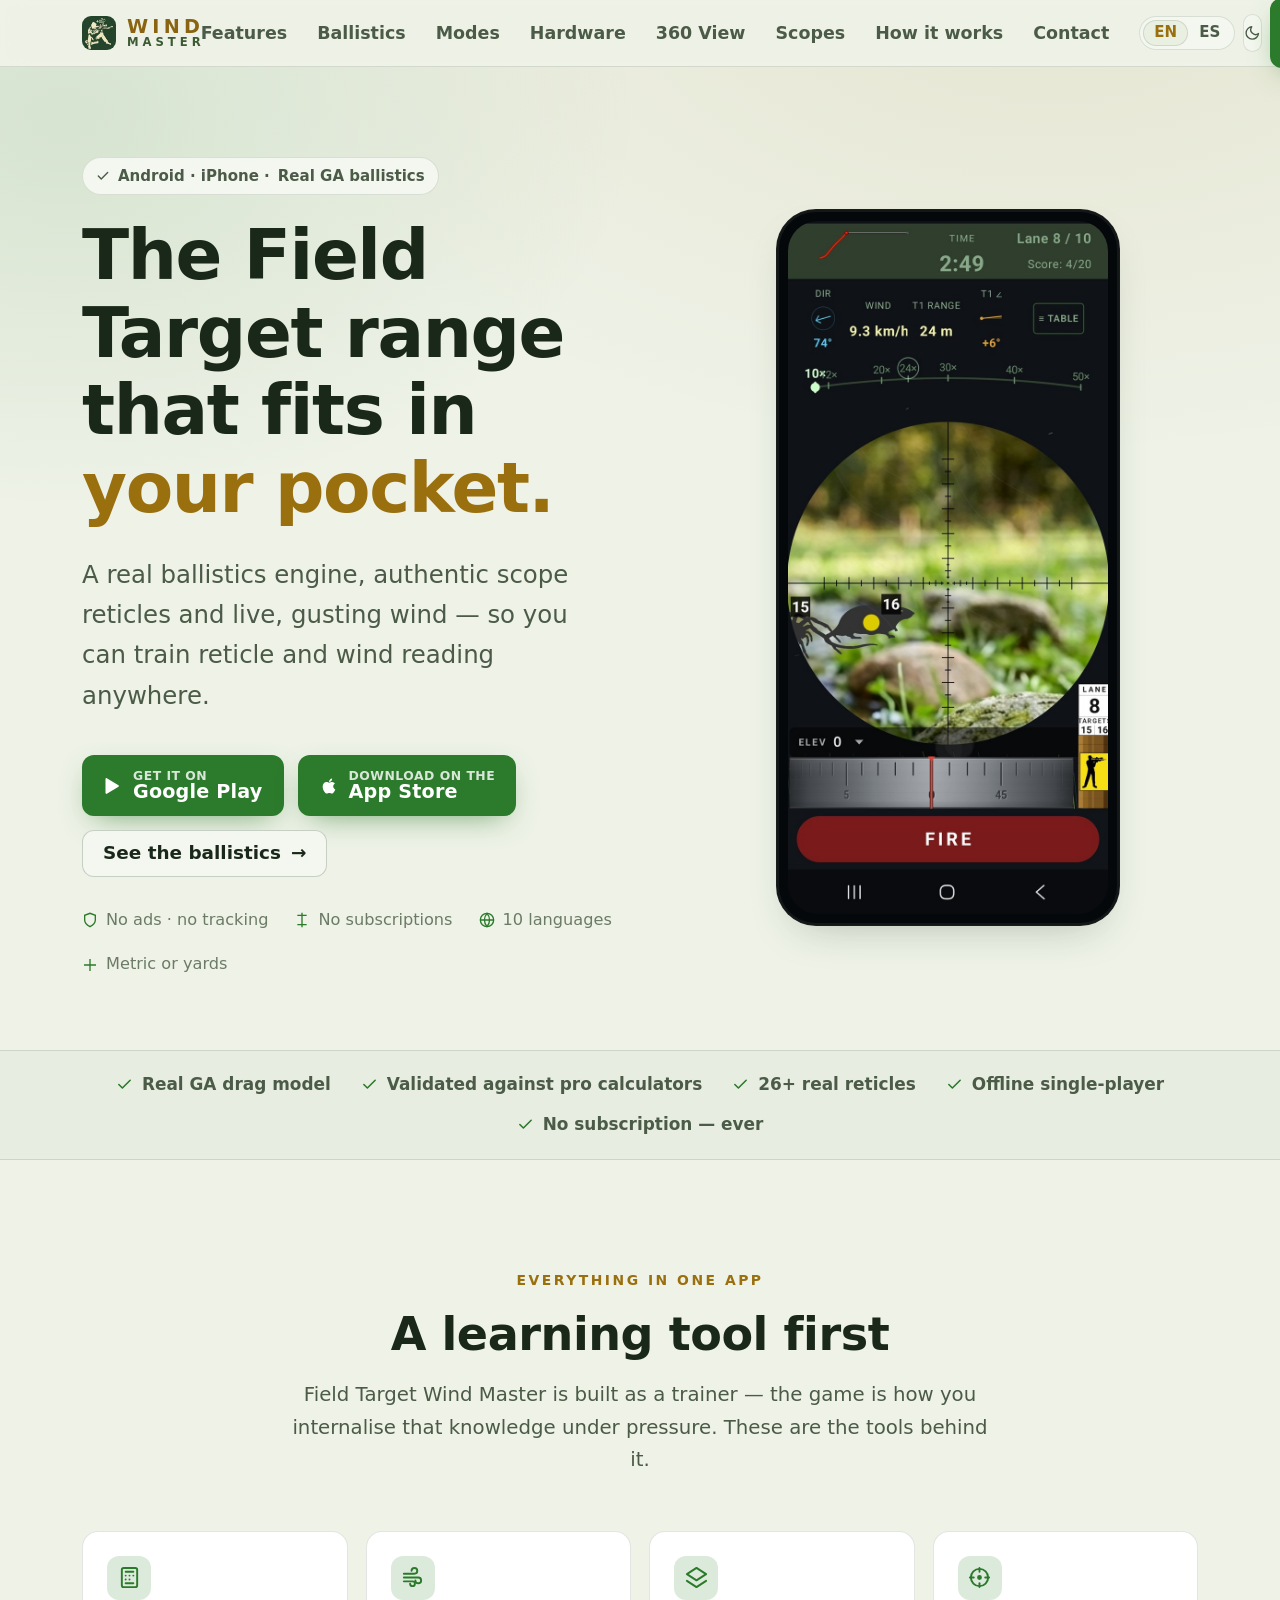
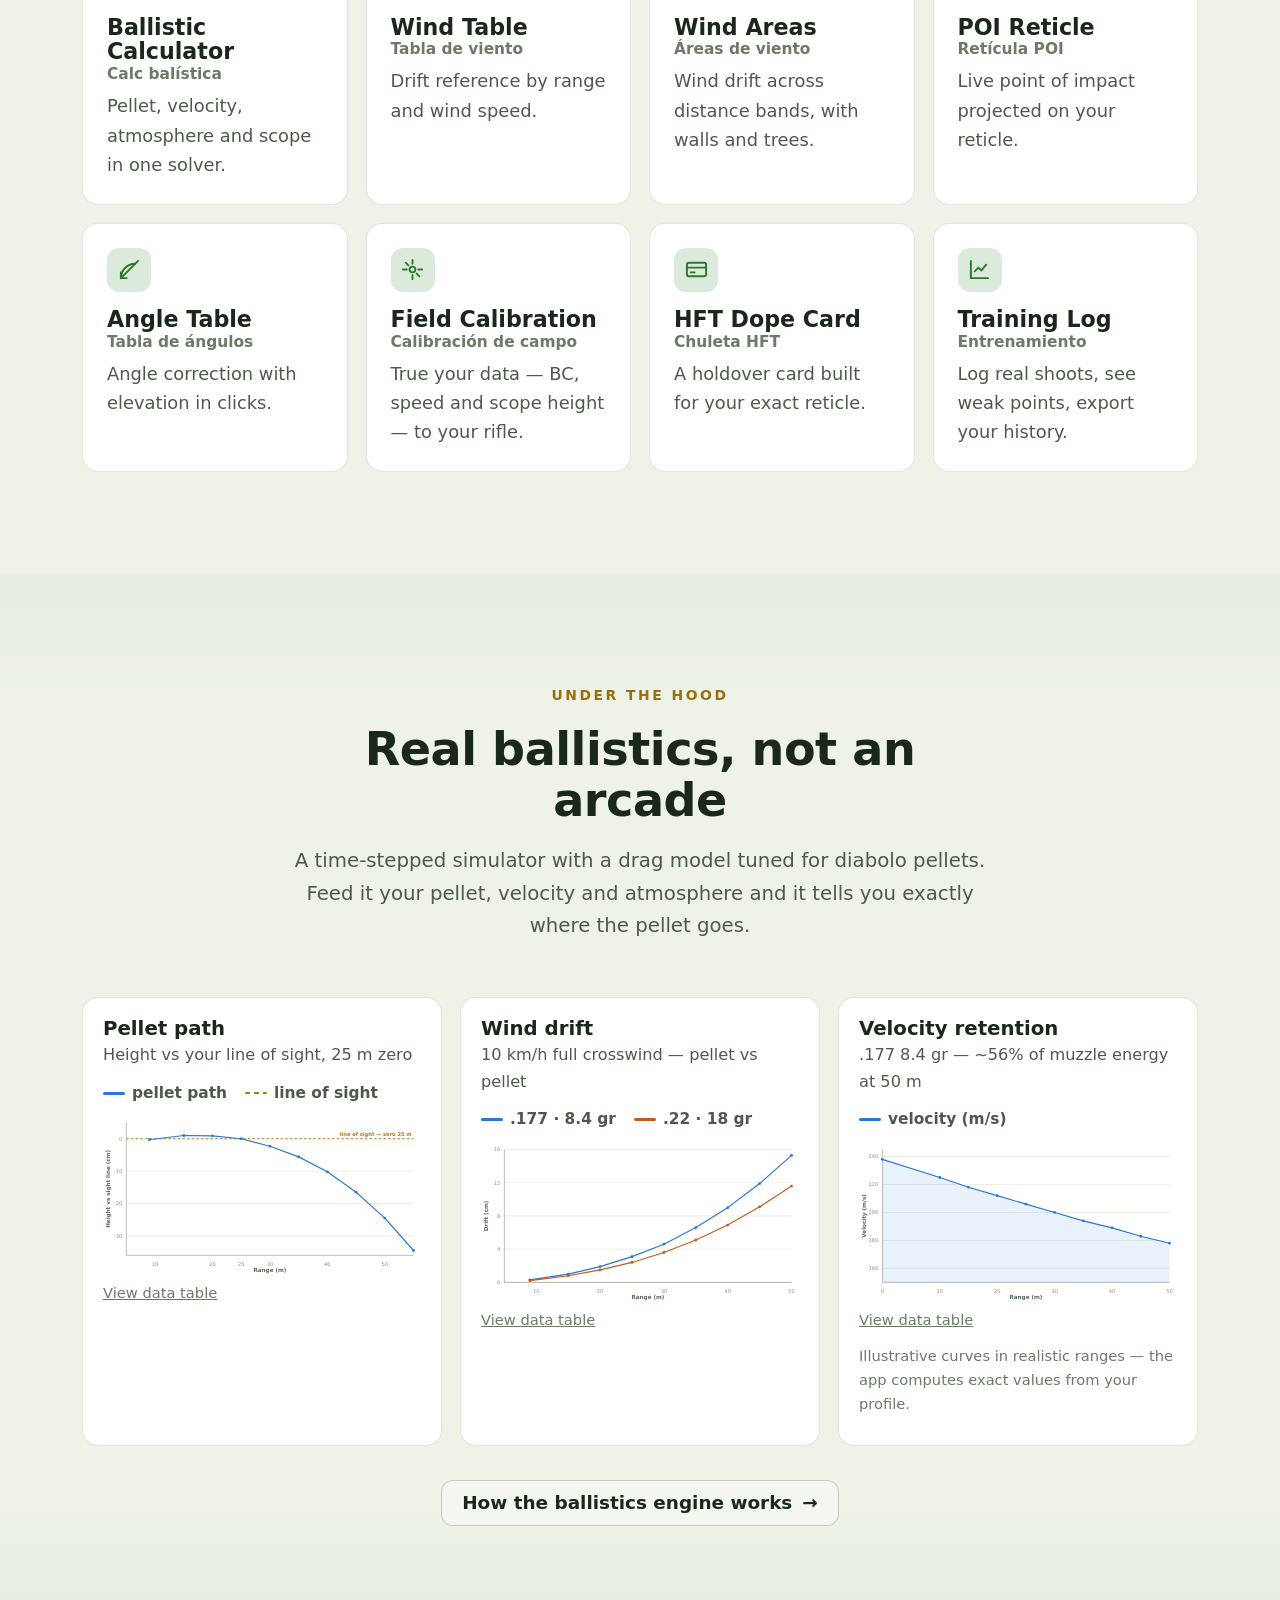
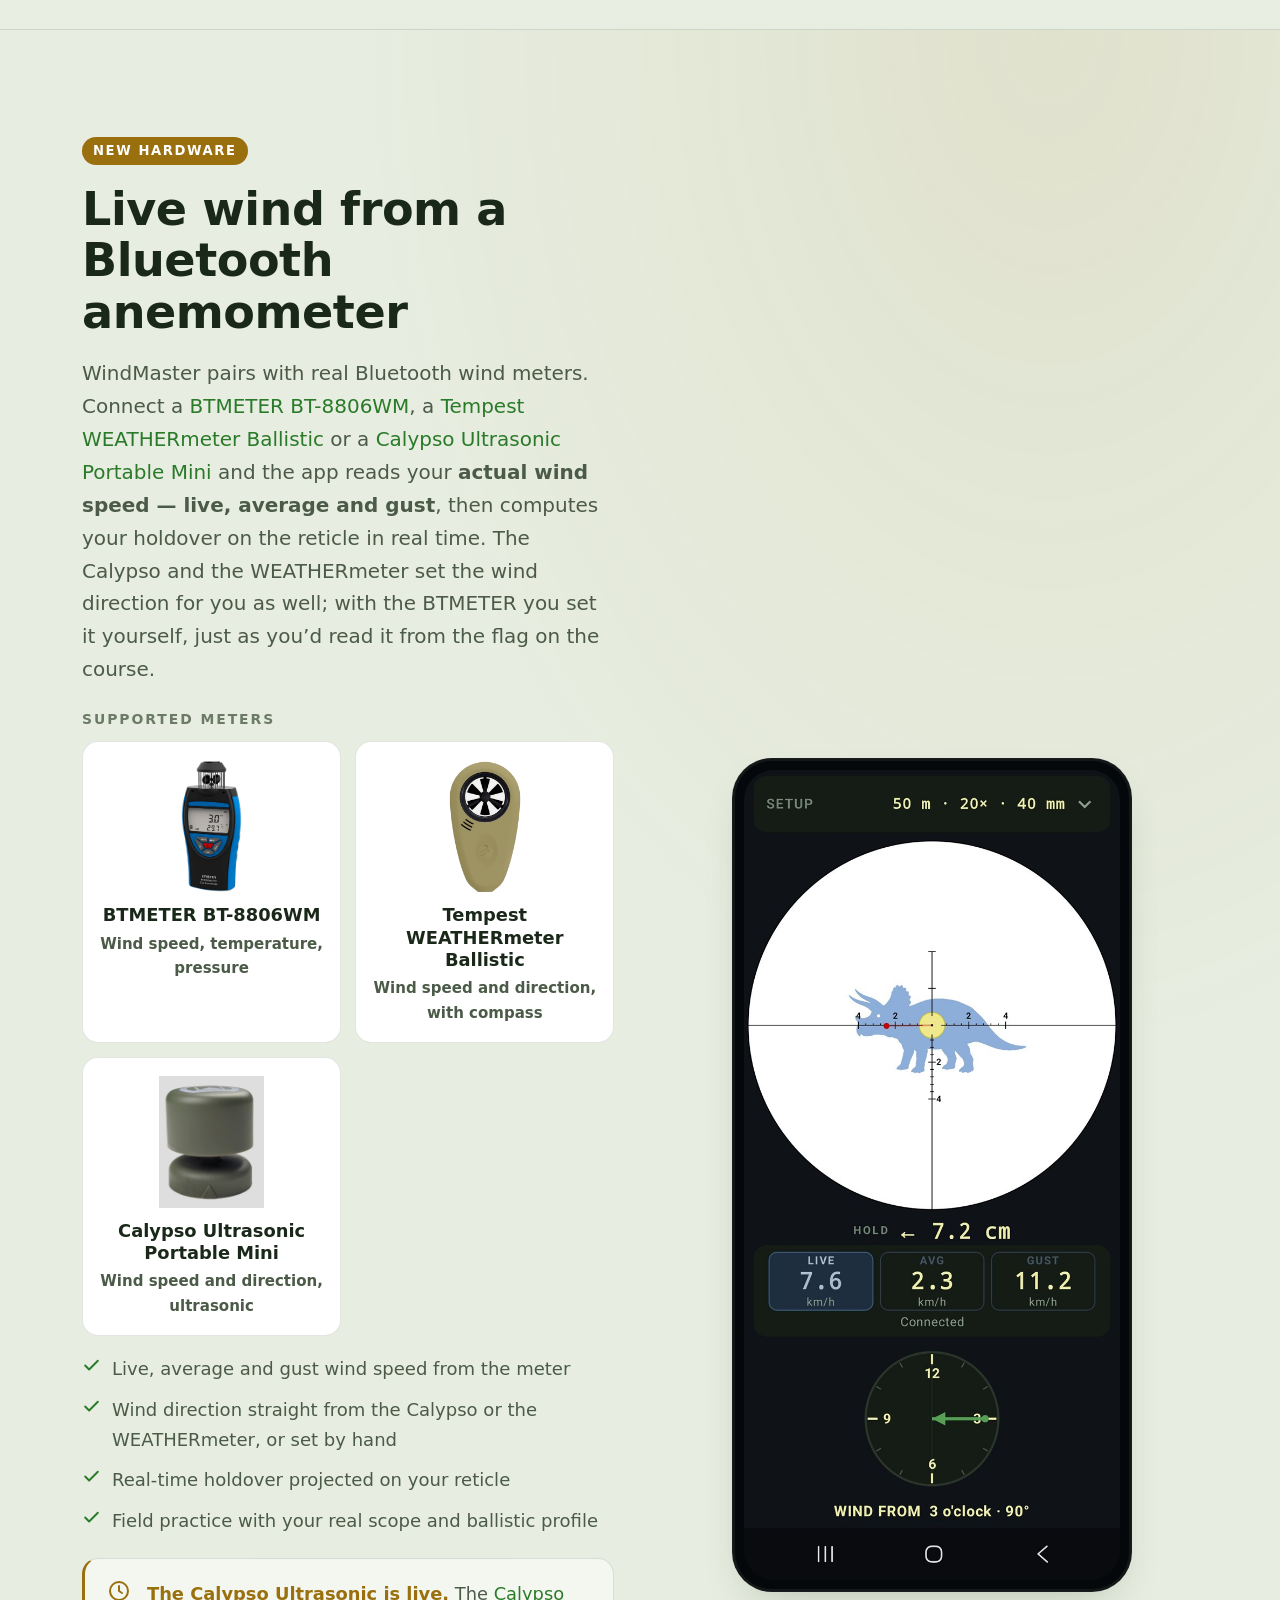
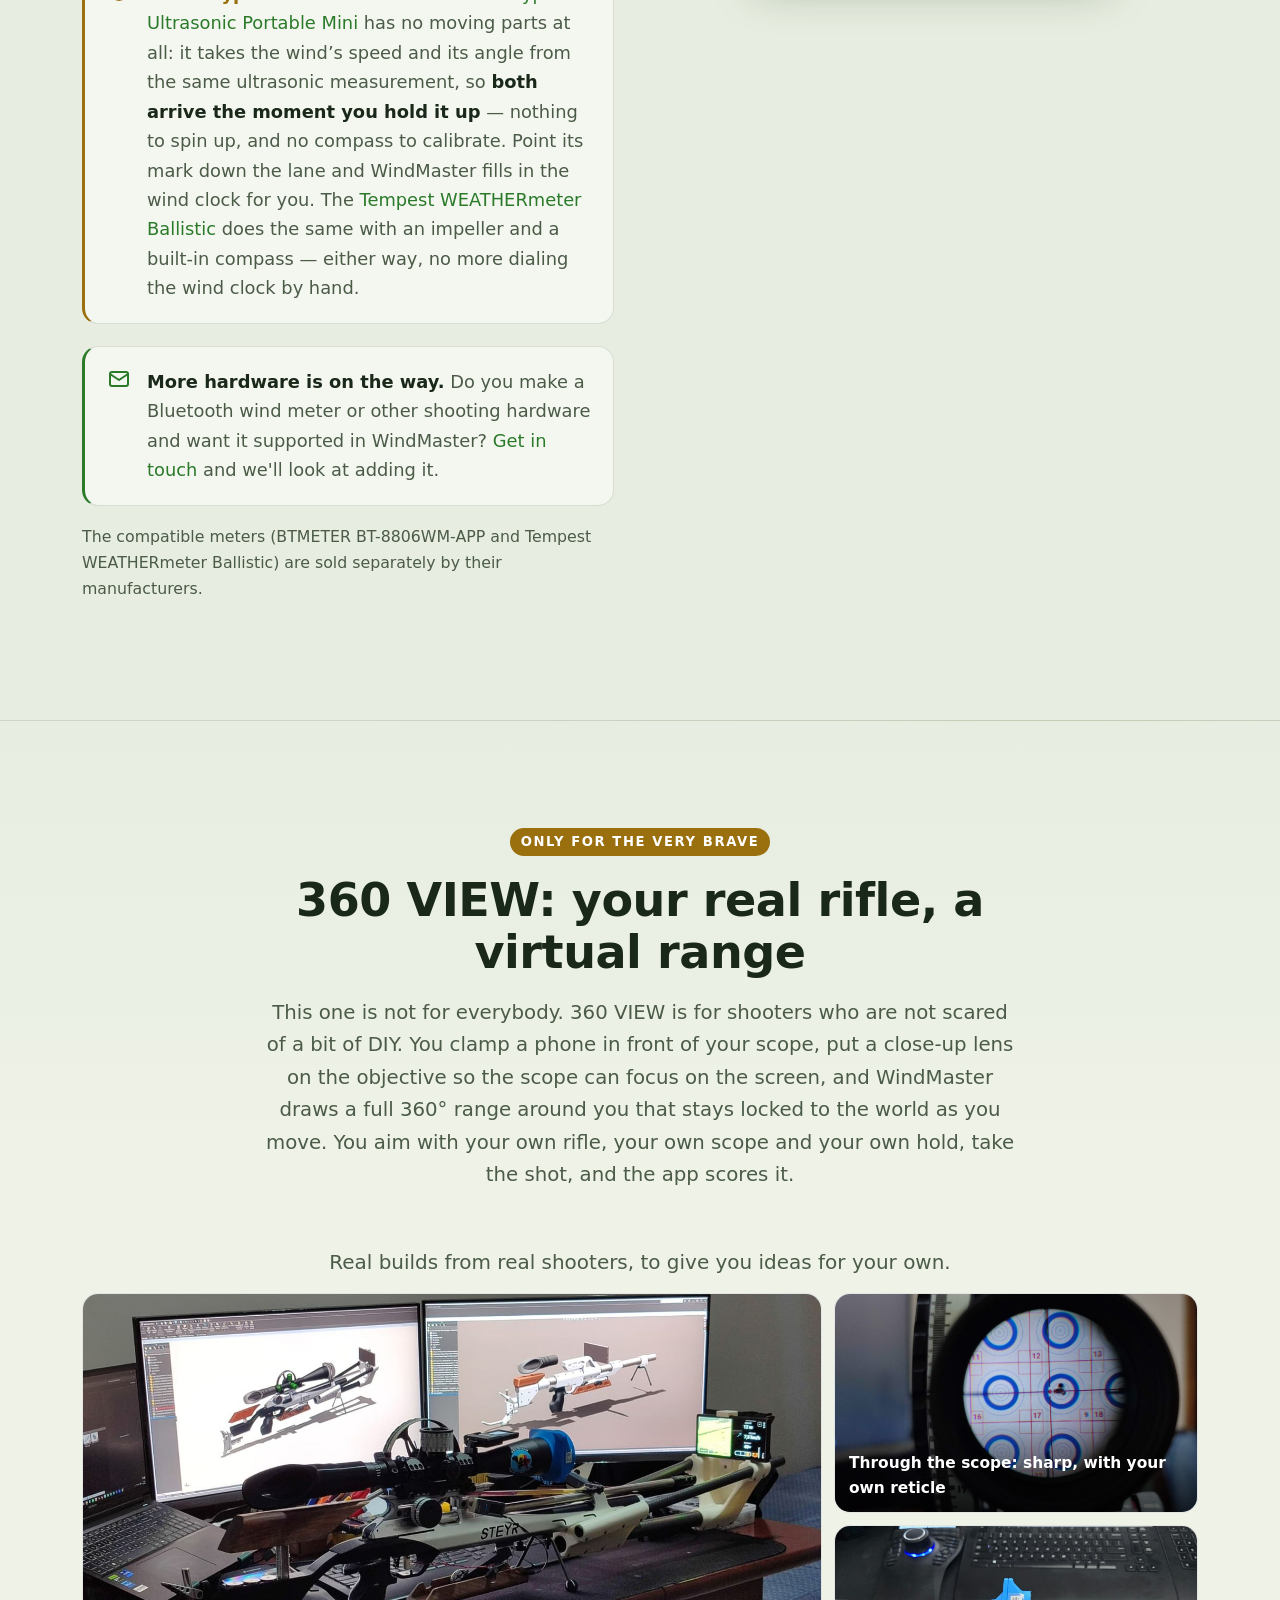
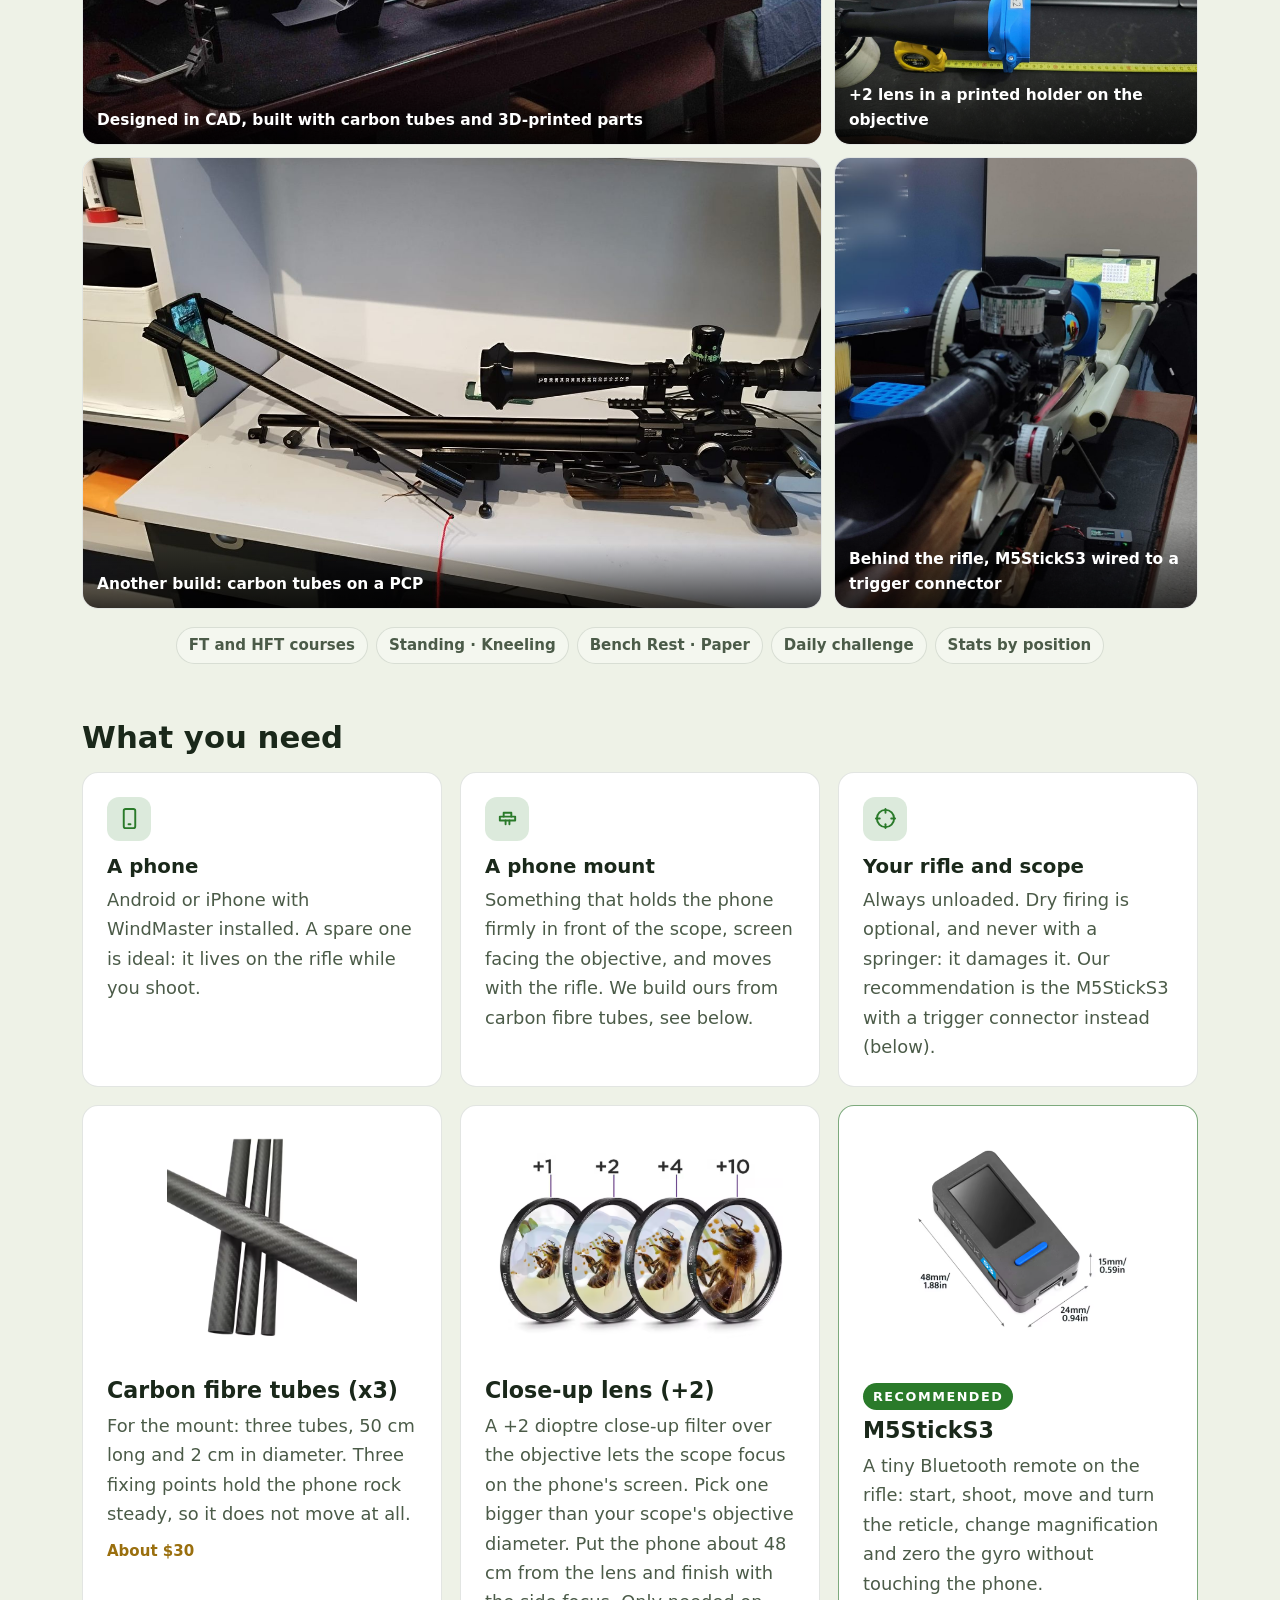
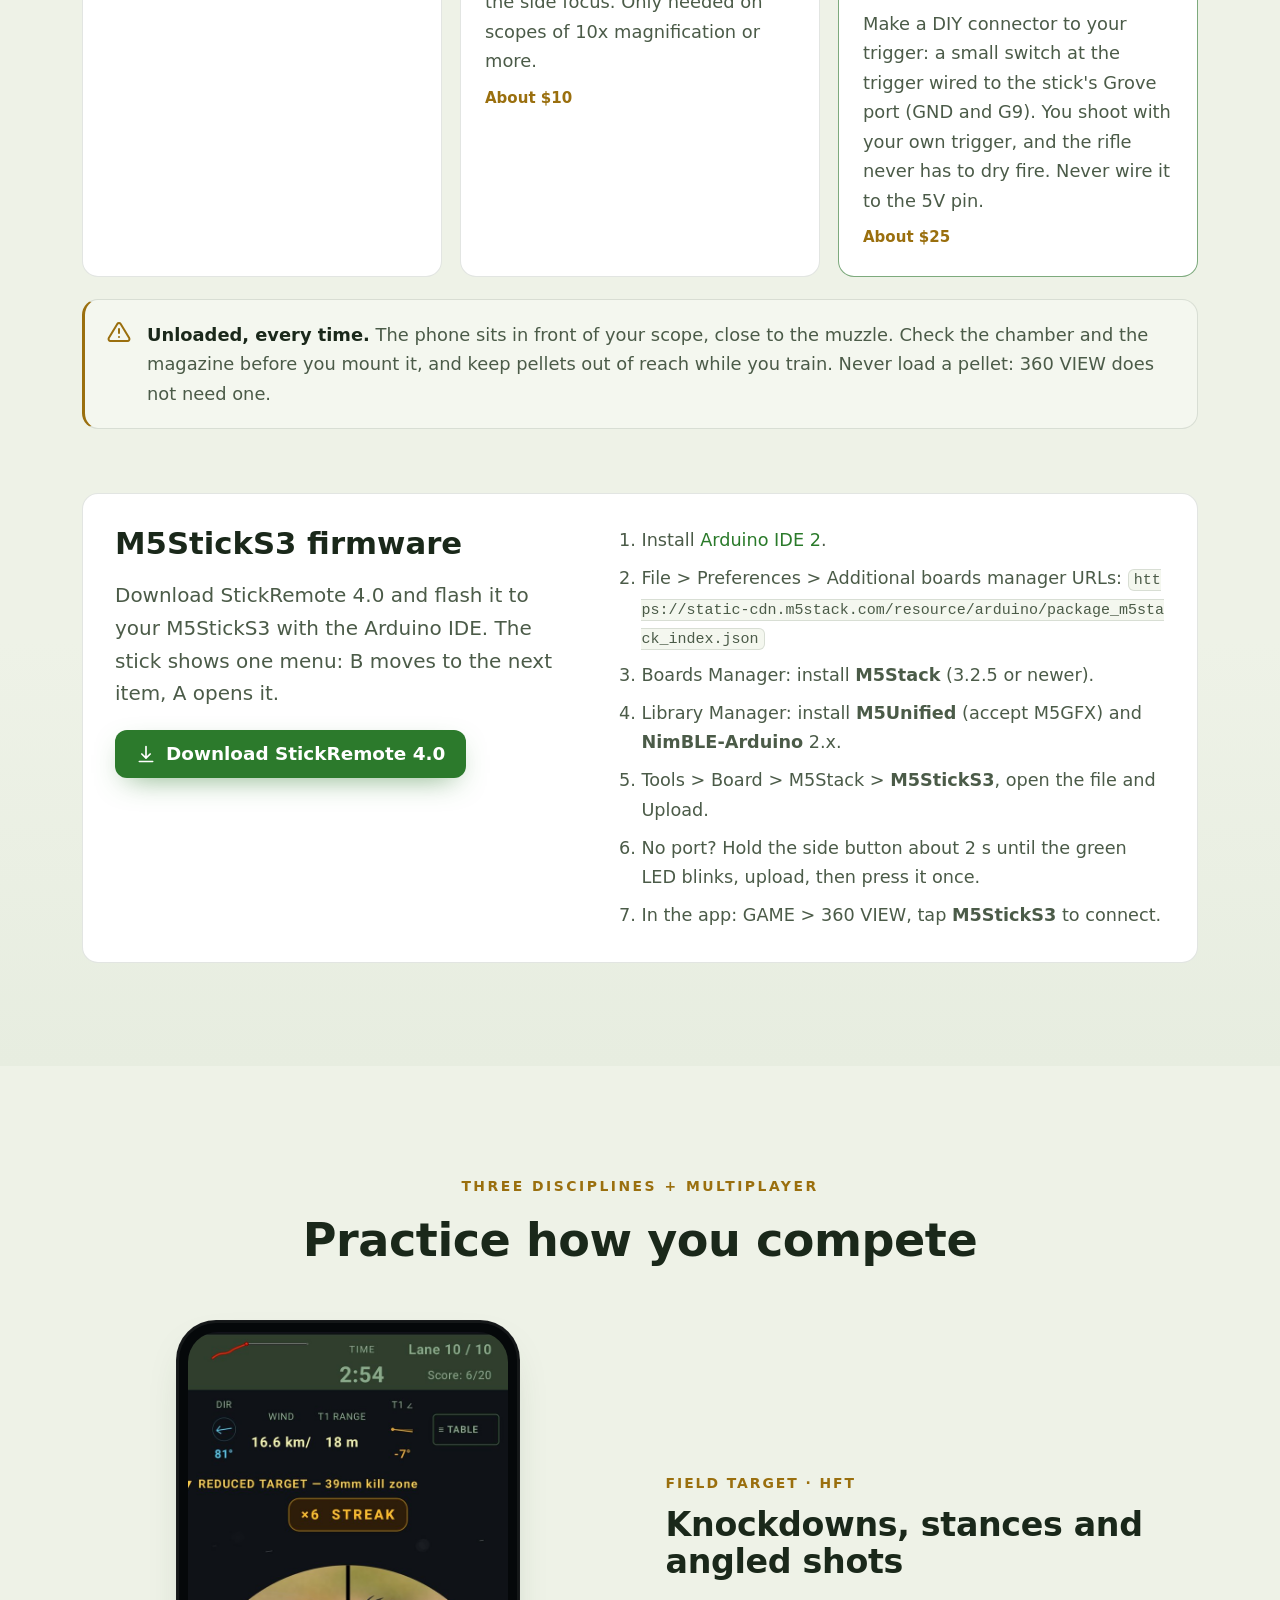
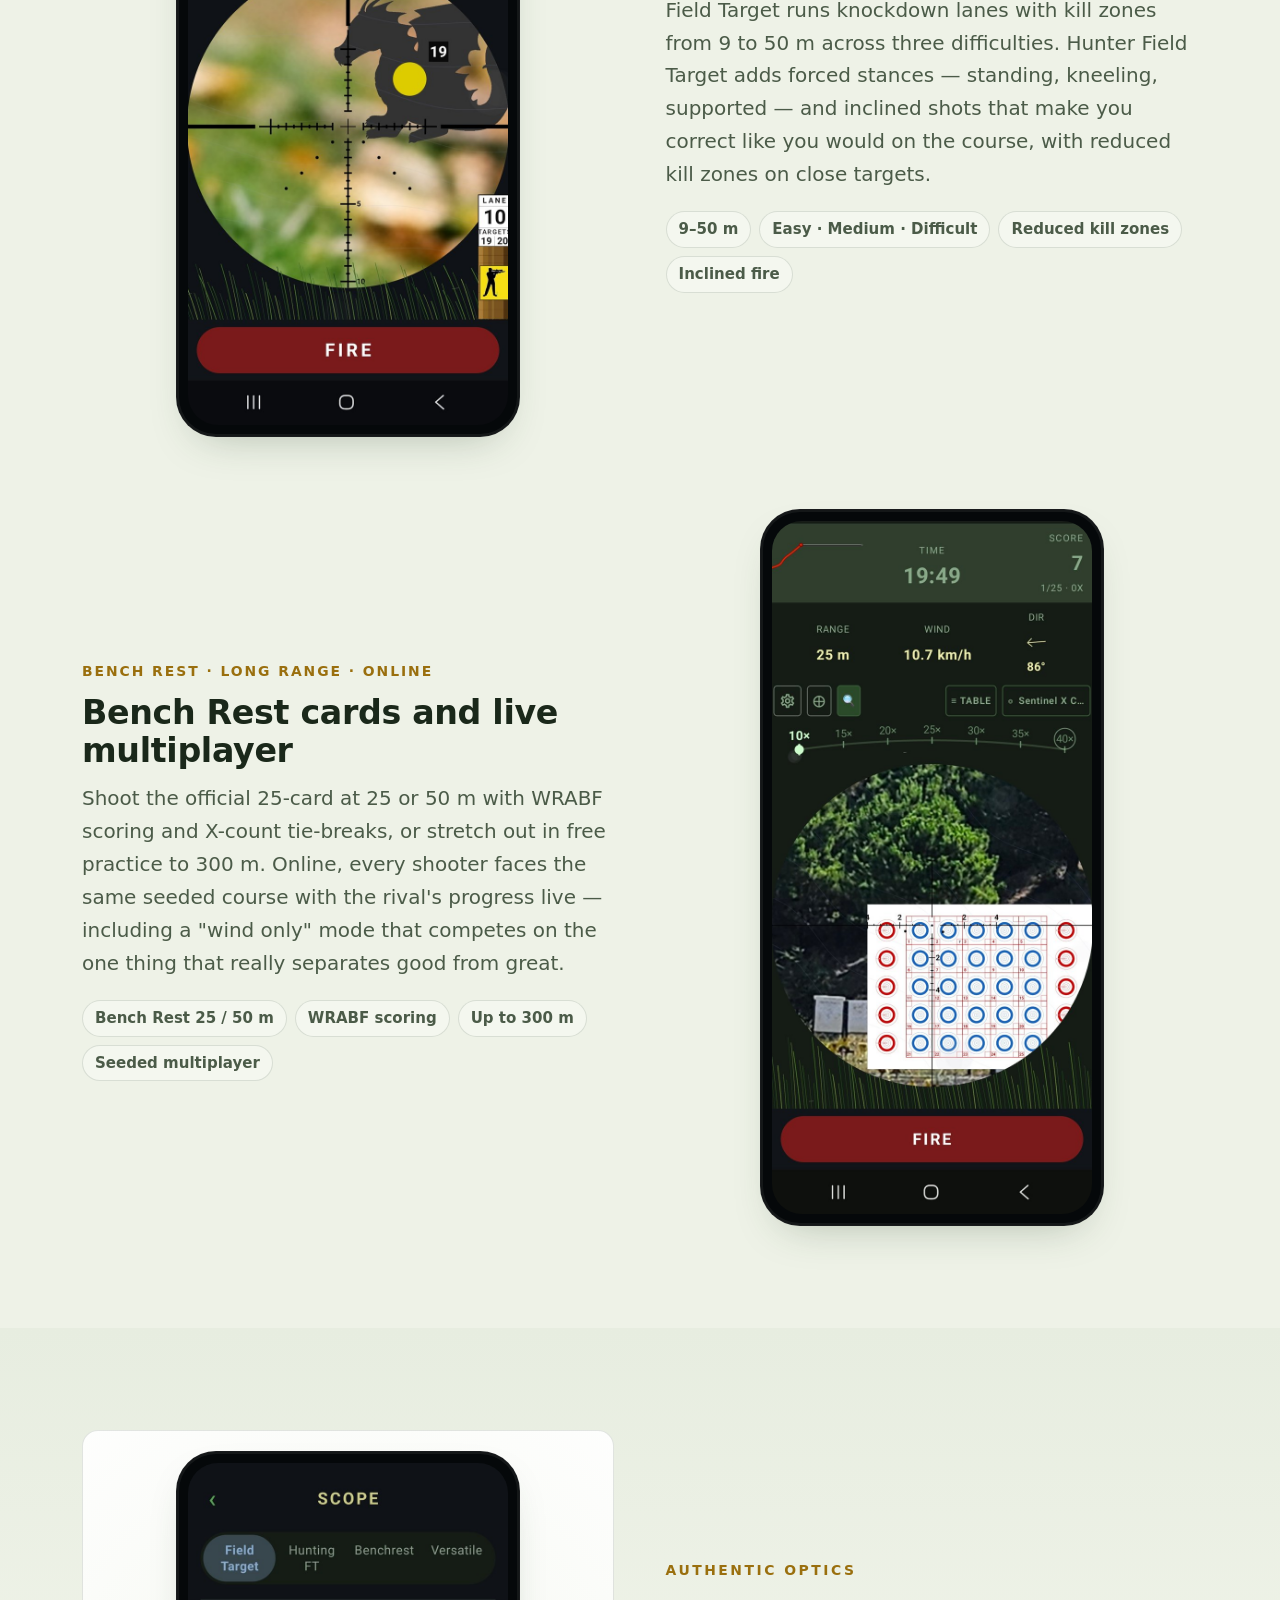
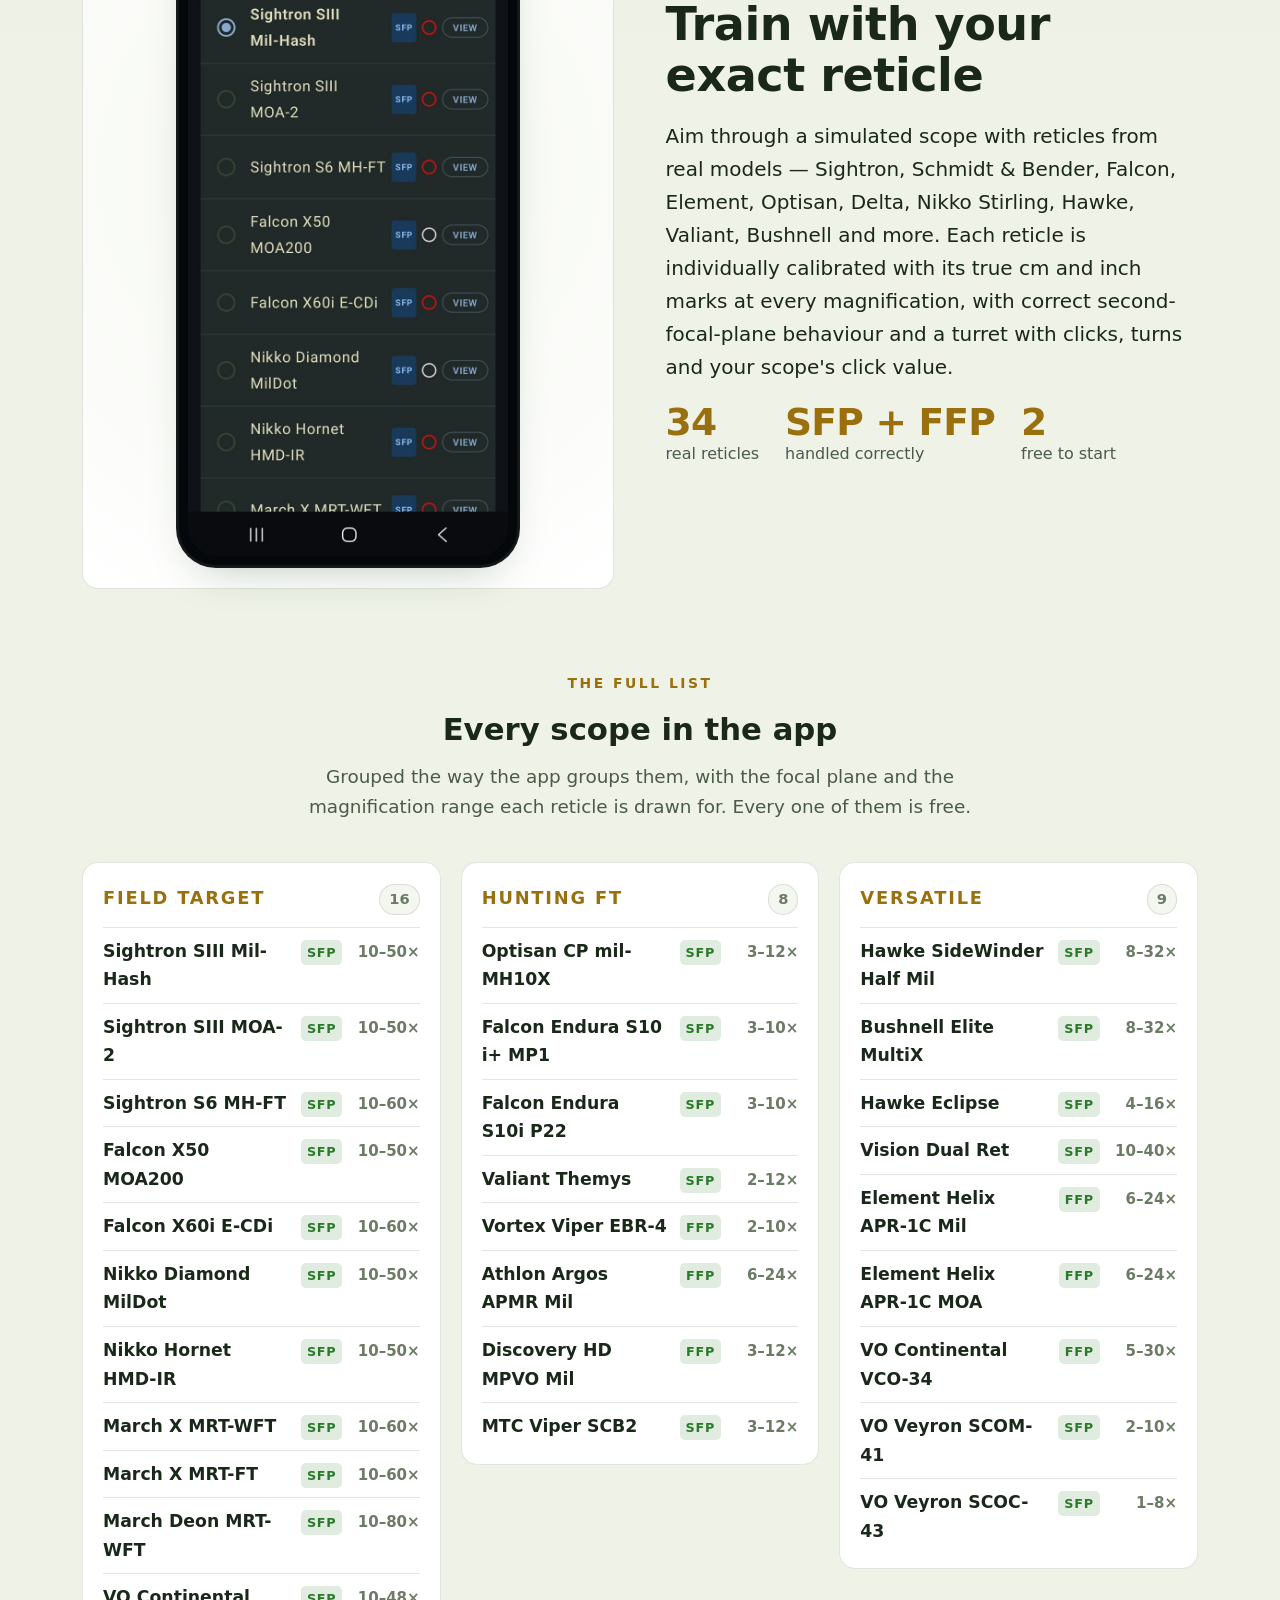
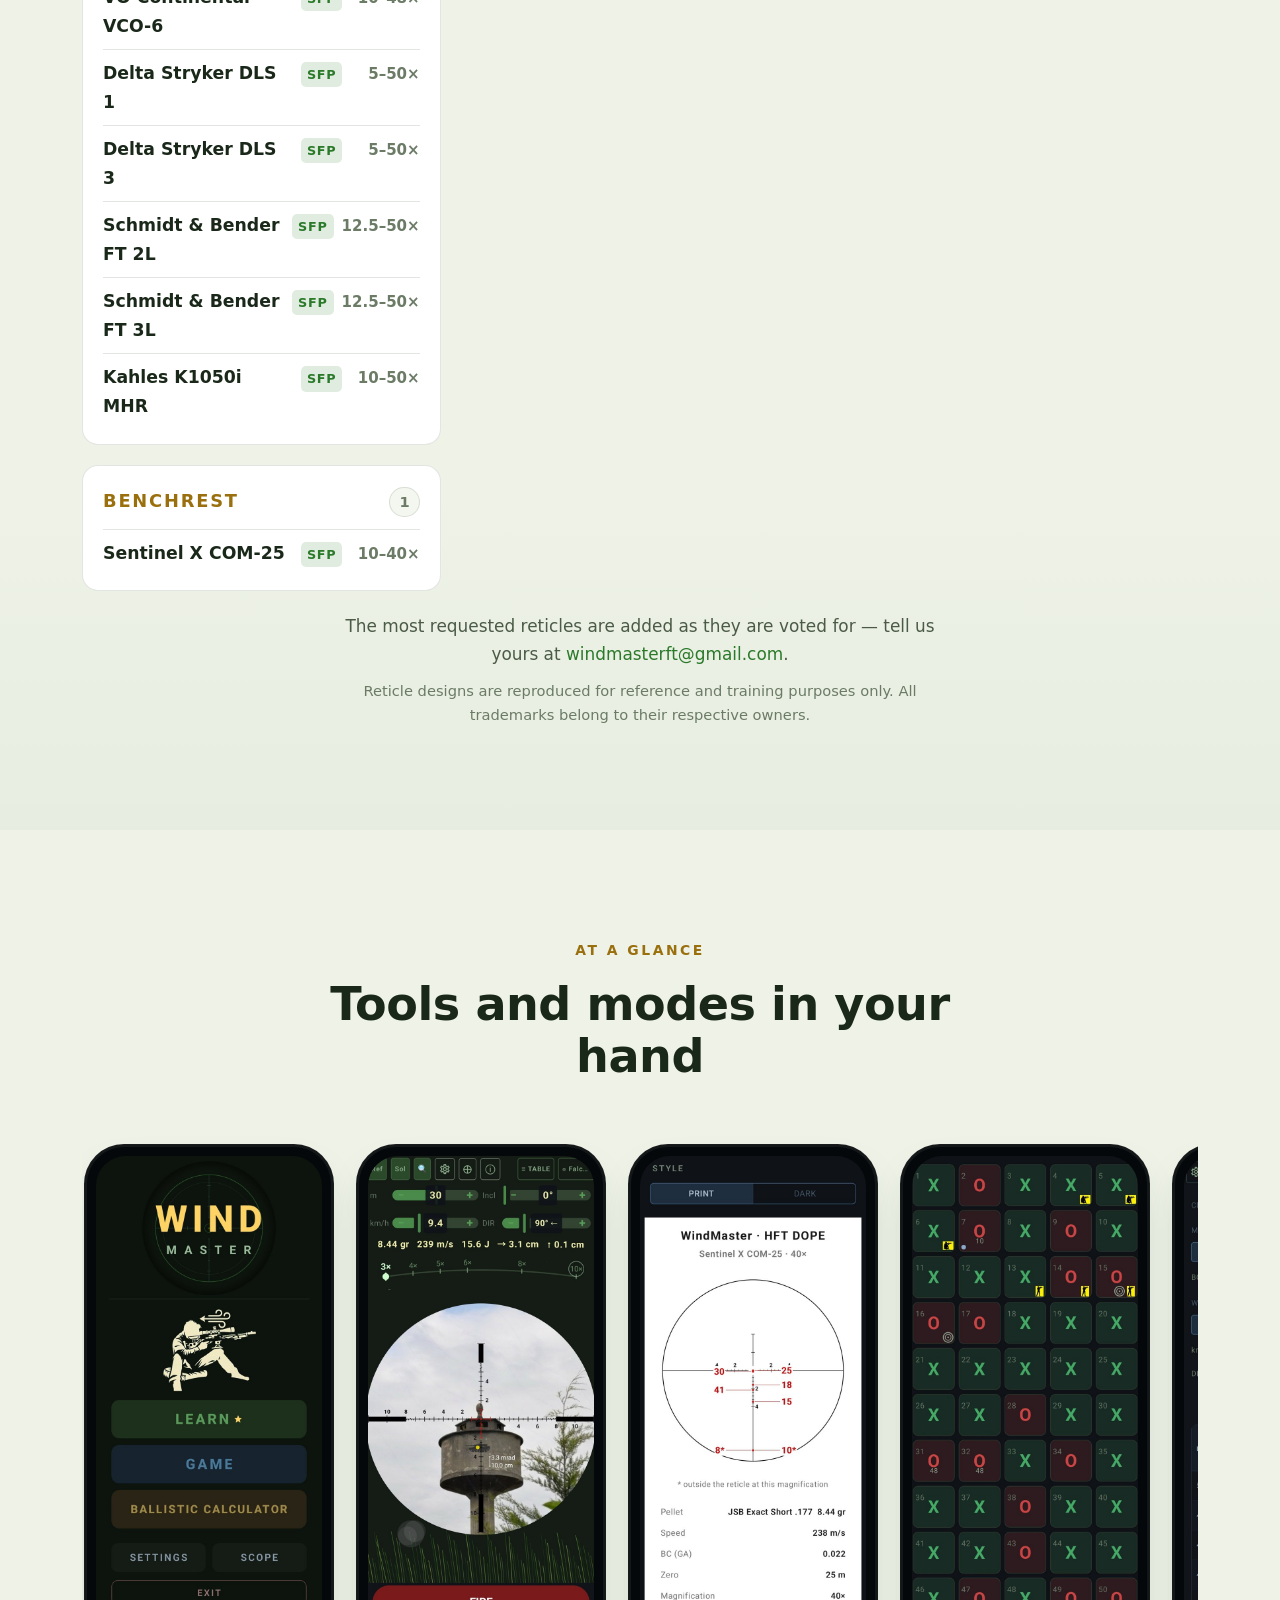
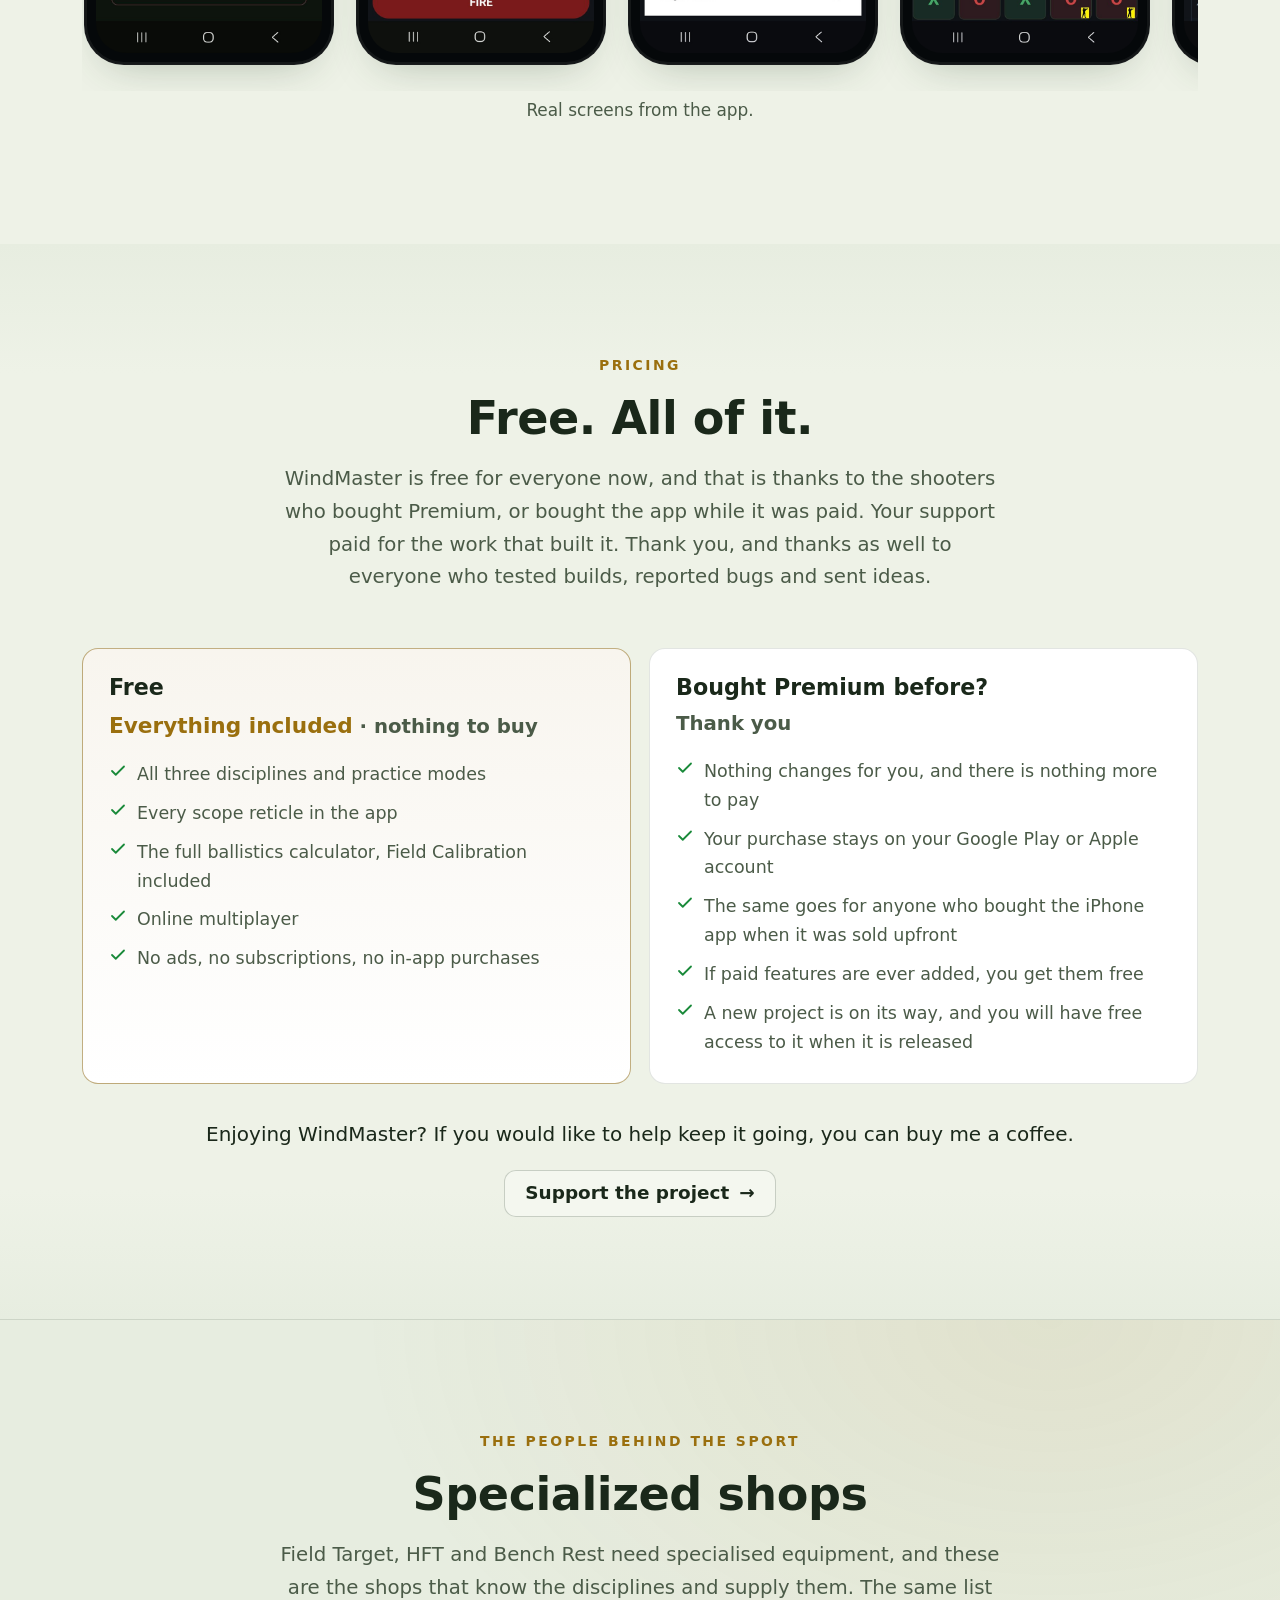
==== index.html @ e1ca3239 "360 View: close-up lens photo Co-Authored-By: Claude Opus 5.5 <noreply@anthropic.com>" ====
<!DOCTYPE html>
<html lang="en" data-lang="en">
<head>
  <meta charset="UTF-8">
  <meta name="viewport" content="width=device-width, initial-scale=1.0">
  <title>WindMaster — Field Target ballistics & wind-reading trainer</title>
  <meta name="description" content="WindMaster (Field Target Wind Master): a real airgun ballistics calculator and reticle/wind-reading trainer for Android and iPhone. Authentic scope reticles, live wind, three disciplines. In 10 languages.">
  <meta name="theme-color" content="#0b100b">
  <link rel="icon" href="assets/img/favicon.svg" type="image/svg+xml">
  <link rel="apple-touch-icon" href="assets/img/logo.png">
  <meta property="og:type" content="website">
  <meta property="og:title" content="WindMaster — Field Target ballistics & wind-reading trainer">
  <meta property="og:description" content="A real airgun ballistics engine, authentic scope reticles and live wind. Train reticle & wind reading anywhere. Android and iPhone · 10 languages.">
  <meta property="og:image" content="assets/img/logo.png">
  <meta name="twitter:card" content="summary_large_image">
  <link rel="stylesheet" href="assets/css/styles.css?v=20261112b">
  <script>
    (function () {
      try {
        var t = localStorage.getItem('wm-theme');
        if (t === 'light' || t === 'dark') document.documentElement.setAttribute('data-theme', t);
        var l = localStorage.getItem('wm-lang');
        if (l !== 'en' && l !== 'es') { var n = (navigator.language || 'en').toLowerCase(); l = n.indexOf('es') === 0 ? 'es' : 'en'; }
        document.documentElement.setAttribute('data-lang', l);
        document.documentElement.setAttribute('lang', l);
      } catch (e) {}
    })();
  </script>
</head>
<body>

<!-- ============ HEADER ============ -->
<header class="site-header">
  <nav class="nav" aria-label="Primary">
    <a class="brand" href="index.html" aria-label="WindMaster home">
      <img src="assets/img/logo.png" alt="WindMaster logo" width="34" height="34">
      <span class="brand-logotype"><span class="wm-wind">WIND</span><span class="wm-master">MASTER</span></span>
    </a>
    <div class="nav-links" id="nav-links">
      <a href="#features" data-en="Features" data-es="Funciones">Features</a>
      <a href="#physics" data-en="Ballistics" data-es="Balística">Ballistics</a>
      <a href="#modes" data-en="Modes" data-es="Modos">Modes</a>
      <a href="#hardware" data-en="Hardware" data-es="Hardware">Hardware</a>
      <a href="#view360" data-en="360 View" data-es="Vista 360">360 View</a>
      <a href="#scopes" data-en="Scopes" data-es="Visores">Scopes</a>
      <a href="ballistics.html" data-en="How it works" data-es="Cómo funciona">How it works</a>
      <a href="#contact" data-en="Contact" data-es="Contacto">Contact</a>
    </div>
    <div class="nav-tools">
      <div class="toggle-group" role="group" aria-label="Language">
        <button type="button" data-set-lang="en" aria-pressed="true">EN</button>
        <button type="button" data-set-lang="es" aria-pressed="false">ES</button>
      </div>
      <button type="button" class="icon-btn" data-toggle-theme aria-label="Switch theme">
        <svg class="theme-sun" viewBox="0 0 24 24" fill="none" stroke="currentColor" stroke-width="2" stroke-linecap="round" stroke-linejoin="round"><circle cx="12" cy="12" r="4"/><path d="M12 2v2M12 20v2M4.9 4.9l1.4 1.4M17.7 17.7l1.4 1.4M2 12h2M20 12h2M4.9 19.1l1.4-1.4M17.7 6.3l1.4-1.4"/></svg>
        <svg class="theme-moon" viewBox="0 0 24 24" fill="none" stroke="currentColor" stroke-width="2" stroke-linecap="round" stroke-linejoin="round"><path d="M21 12.79A9 9 0 1 1 11.21 3 7 7 0 0 0 21 12.79z"/></svg>
      </button>
      <a class="btn btn-play btn-sm nav-cta" href="#get">
        <svg viewBox="0 0 24 24" fill="none" stroke="currentColor" stroke-width="2" stroke-linecap="round" stroke-linejoin="round"><path d="M12 3v12M7 12l5 5 5-5M4 21h16"/></svg>
        <span data-en="Get the app" data-es="Descargar">Get the app</span>
      </a>
      <button type="button" class="icon-btn hamburger" data-nav-toggle aria-label="Menu" aria-expanded="false" aria-controls="nav-links">
        <svg viewBox="0 0 24 24" fill="none" stroke="currentColor" stroke-width="2" stroke-linecap="round"><line x1="3" y1="6" x2="21" y2="6"/><line x1="3" y1="12" x2="21" y2="12"/><line x1="3" y1="18" x2="21" y2="18"/></svg>
      </button>
    </div>
  </nav>
</header>

<!-- ============ HERO ============ -->
<section class="hero">
  <div class="container hero-grid">
    <div class="hero-copy">
      <span class="hero-badge">
        <svg viewBox="0 0 24 24" width="14" height="14" fill="none" stroke="currentColor" stroke-width="2.4" stroke-linecap="round" stroke-linejoin="round"><path d="M20 6 9 17l-5-5"/></svg>
        Android · iPhone · <span data-en="Real GA ballistics" data-es="Balística GA real">Real GA ballistics</span>
      </span>
      <h1>
        <span class="lang-en">The Field Target range that fits in <span class="hl">your pocket.</span></span>
        <span class="lang-es">El campo de Field Target que cabe en <span class="hl">tu bolsillo.</span></span>
      </h1>
      <p class="hero-tagline">
        <span class="lang-en">A real ballistics engine, authentic scope reticles and live, gusting wind — so you can train reticle and wind reading anywhere.</span>
        <span class="lang-es">Un motor balístico real, retículas auténticas de visores y viento vivo y racheado — entrena la lectura de retícula y viento donde sea.</span>
      </p>
      <div class="hero-cta">
        <a class="btn btn-play" href="https://play.google.com/store/apps/details?id=com.walvisai.fieldtargetwindmaster" target="_blank" rel="noopener">
          <svg viewBox="0 0 24 24" fill="currentColor"><path d="M3 3.5v17c0 .8.9 1.3 1.6.9l14-8.5c.6-.4.6-1.3 0-1.7l-14-8.5C3.9 2.2 3 2.7 3 3.5z"/></svg>
          <span class="bp-text"><span class="bp-sub" data-en="Get it on" data-es="Disponible en">Get it on</span><span class="bp-main">Google Play</span></span>
        </a>
        <a class="btn btn-apple" href="https://apps.apple.com/us/app/windmaster-airgun-ballistics/id6805077876" target="_blank" rel="noopener">
          <svg viewBox="0 0 24 24" fill="currentColor"><path d="M17.05 20.28c-.98.95-2.05.8-3.08.35-1.09-.46-2.09-.48-3.24 0-1.44.62-2.2.44-3.06-.35C2.79 15.25 3.51 7.59 9.05 7.31c1.35.07 2.29.74 3.08.8 1.18-.24 2.31-.93 3.57-.84 1.51.12 2.65.72 3.4 1.8-3.12 1.87-2.38 5.98.48 7.13-.57 1.5-1.31 2.99-2.54 4.09zM12.03 7.25c-.15-2.23 1.66-4.07 3.74-4.25.29 2.58-2.34 4.5-3.74 4.25z"/></svg>
          <span class="bp-text"><span class="bp-sub" data-en="Download on the" data-es="Consíguelo en la">Download on the</span><span class="bp-main">App Store</span></span>
        </a>
        <a class="btn btn-ghost" href="#physics"><span data-en="See the ballistics" data-es="Ver la balística">See the ballistics</span> →</a>
      </div>
      <div class="hero-meta">
        <div><svg viewBox="0 0 24 24" fill="none" stroke="currentColor" stroke-width="2"><path d="M12 22s8-4 8-10V5l-8-3-8 3v7c0 6 8 10 8 10z"/></svg><span data-en="No ads · no tracking" data-es="Sin anuncios · sin rastreo">No ads · no tracking</span></div>
        <div><svg viewBox="0 0 24 24" fill="none" stroke="currentColor" stroke-width="2"><path d="M12 1v22M5 5h14M5 19h14"/></svg><span data-en="No subscriptions" data-es="Sin suscripciones">No subscriptions</span></div>
        <div><svg viewBox="0 0 24 24" fill="none" stroke="currentColor" stroke-width="2"><circle cx="12" cy="12" r="10"/><path d="M2 12h20M12 2a15 15 0 0 1 0 20 15 15 0 0 1 0-20z"/></svg><span data-en="10 languages" data-es="10 idiomas">10 languages</span></div>
        <div><svg viewBox="0 0 24 24" fill="none" stroke="currentColor" stroke-width="2"><path d="M3 12h18M12 3v18"/></svg><span data-en="Metric or yards" data-es="Métrico o yardas">Metric or yards</span></div>
      </div>
    </div>
    <div class="hero-visual">
      <div class="phone floaty shot">
        <div class="phone-screen"><img src="assets/img/screens/field-target.jpg" alt="WindMaster Field Target scope view: reticle over a target, live wind and elevation" loading="eager"></div>
      </div>
    </div>
  </div>
</section>

<!-- ============ TRUST ============ -->
<div class="trust">
  <div class="trust-row">
    <span><svg viewBox="0 0 24 24" fill="none" stroke="currentColor" stroke-width="2.2" stroke-linecap="round" stroke-linejoin="round"><path d="M20 6 9 17l-5-5"/></svg><span data-en="Real GA drag model" data-es="Modelo de resistencia GA">Real GA drag model</span></span>
    <span><svg viewBox="0 0 24 24" fill="none" stroke="currentColor" stroke-width="2.2" stroke-linecap="round" stroke-linejoin="round"><path d="M20 6 9 17l-5-5"/></svg><span data-en="Validated against pro calculators" data-es="Contrastado con calculadoras pro">Validated against pro calculators</span></span>
    <span><svg viewBox="0 0 24 24" fill="none" stroke="currentColor" stroke-width="2.2" stroke-linecap="round" stroke-linejoin="round"><path d="M20 6 9 17l-5-5"/></svg><span data-en="26+ real reticles" data-es="Más de 26 retículas reales">26+ real reticles</span></span>
    <span><svg viewBox="0 0 24 24" fill="none" stroke="currentColor" stroke-width="2.2" stroke-linecap="round" stroke-linejoin="round"><path d="M20 6 9 17l-5-5"/></svg><span data-en="Offline single-player" data-es="Un jugador sin conexión">Offline single-player</span></span>
    <span><svg viewBox="0 0 24 24" fill="none" stroke="currentColor" stroke-width="2.2" stroke-linecap="round" stroke-linejoin="round"><path d="M20 6 9 17l-5-5"/></svg><span data-en="No subscription — ever" data-es="Sin suscripciones — nunca">No subscription — ever</span></span>
  </div>
</div>

<!-- ============ FEATURES ============ -->
<section class="section" id="features">
  <div class="container">
    <div class="section-head">
      <span class="kicker" data-en="Everything in one app" data-es="Todo en una app">Everything in one app</span>
      <h2 class="lang-en">A learning tool first</h2>
      <h2 class="lang-es">Ante todo, una herramienta de aprendizaje</h2>
      <p class="lang-en">Field Target Wind Master is built as a trainer — the game is how you internalise that knowledge under pressure. These are the tools behind it.</p>
      <p class="lang-es">Field Target Wind Master está pensado como entrenador — el juego es la forma de interiorizar ese conocimiento bajo presión. Estas son las herramientas que lo sostienen.</p>
    </div>
    <div class="grid grid-4">
      <article class="card">
        <div class="ic"><svg viewBox="0 0 24 24" fill="none" stroke="currentColor" stroke-width="2" stroke-linecap="round" stroke-linejoin="round"><rect x="4" y="2" width="16" height="20" rx="2"/><line x1="8" y1="6" x2="16" y2="6"/><line x1="8" y1="10" x2="8" y2="10"/><line x1="12" y1="10" x2="12" y2="10"/><line x1="16" y1="10" x2="16" y2="10"/><line x1="8" y1="14" x2="8" y2="14"/><line x1="12" y1="14" x2="12" y2="14"/><line x1="8" y1="18" x2="16" y2="18"/></svg></div>
        <h3>Ballistic Calculator<span class="card-es-name">Calc balística</span></h3>
        <p data-en="Pellet, velocity, atmosphere and scope in one solver." data-es="Pellet, velocidad, atmósfera y visor en un solo cálculo.">Pellet, velocity, atmosphere and scope in one solver.</p>
      </article>
      <article class="card">
        <div class="ic"><svg viewBox="0 0 24 24" fill="none" stroke="currentColor" stroke-width="2" stroke-linecap="round" stroke-linejoin="round"><path d="M3 8h11a3 3 0 1 0-3-3"/><path d="M3 12h15a3 3 0 1 1-3 3"/><path d="M3 16h9a2.5 2.5 0 1 1-2.5 2.5"/></svg></div>
        <h3>Wind Table<span class="card-es-name">Tabla de viento</span></h3>
        <p data-en="Drift reference by range and wind speed." data-es="Referencia de deriva por distancia y viento.">Drift reference by range and wind speed.</p>
      </article>
      <article class="card">
        <div class="ic"><svg viewBox="0 0 24 24" fill="none" stroke="currentColor" stroke-width="2" stroke-linecap="round" stroke-linejoin="round"><polygon points="12 2 22 8.5 12 15 2 8.5 12 2"/><polyline points="2 15.5 12 22 22 15.5"/></svg></div>
        <h3>Wind Areas<span class="card-es-name">Áreas de viento</span></h3>
        <p data-en="Wind drift across distance bands, with walls and trees." data-es="Deriva del viento por tramos, con muros y árboles.">Wind drift across distance bands, with walls and trees.</p>
      </article>
      <article class="card">
        <div class="ic"><svg viewBox="0 0 24 24" fill="none" stroke="currentColor" stroke-width="2" stroke-linecap="round" stroke-linejoin="round"><circle cx="12" cy="12" r="9"/><line x1="12" y1="2" x2="12" y2="6"/><line x1="12" y1="18" x2="12" y2="22"/><line x1="2" y1="12" x2="6" y2="12"/><line x1="18" y1="12" x2="22" y2="12"/><circle cx="12" cy="12" r="1.5" fill="currentColor"/></svg></div>
        <h3>POI Reticle<span class="card-es-name">Retícula POI</span></h3>
        <p data-en="Live point of impact projected on your reticle." data-es="Punto de impacto en vivo sobre tu retícula.">Live point of impact projected on your reticle.</p>
      </article>
      <article class="card">
        <div class="ic"><svg viewBox="0 0 24 24" fill="none" stroke="currentColor" stroke-width="2" stroke-linecap="round" stroke-linejoin="round"><path d="M3 21a15 15 0 0 1 15-15"/><path d="M3 21h6"/><path d="M3 21v-6"/><line x1="3" y1="21" x2="21" y2="3"/></svg></div>
        <h3>Angle Table<span class="card-es-name">Tabla de ángulos</span></h3>
        <p data-en="Angle correction with elevation in clicks." data-es="Corrección angular con elevación en clics.">Angle correction with elevation in clicks.</p>
      </article>
      <article class="card">
        <div class="ic"><svg viewBox="0 0 24 24" fill="none" stroke="currentColor" stroke-width="2" stroke-linecap="round" stroke-linejoin="round"><circle cx="12" cy="12" r="3"/><path d="M12 2v4M12 18v4M4.9 4.9l2.8 2.8M16.3 16.3l2.8 2.8M2 12h4M18 12h4"/></svg></div>
        <h3>Field Calibration<span class="card-es-name">Calibración de campo</span></h3>
        <p data-en="True your data — BC, speed and scope height — to your rifle." data-es="Ajusta tus datos — BC, velocidad y altura del visor — a tu rifle.">True your data — BC, speed and scope height — to your rifle.</p>
      </article>
      <article class="card">
        <div class="ic"><svg viewBox="0 0 24 24" fill="none" stroke="currentColor" stroke-width="2" stroke-linecap="round" stroke-linejoin="round"><rect x="2" y="5" width="20" height="14" rx="2"/><line x1="2" y1="10" x2="22" y2="10"/><line x1="6" y1="15" x2="10" y2="15"/></svg></div>
        <h3>HFT Dope Card<span class="card-es-name">Chuleta HFT</span></h3>
        <p data-en="A holdover card built for your exact reticle." data-es="Una tarjeta de referencias para tu retícula exacta.">A holdover card built for your exact reticle.</p>
      </article>
      <article class="card">
        <div class="ic"><svg viewBox="0 0 24 24" fill="none" stroke="currentColor" stroke-width="2" stroke-linecap="round" stroke-linejoin="round"><path d="M3 3v18h18"/><path d="M7 14l4-4 3 3 5-6"/></svg></div>
        <h3>Training Log<span class="card-es-name">Entrenamiento</span></h3>
        <p data-en="Log real shoots, see weak points, export your history." data-es="Registra tiradas reales, ve puntos débiles y exporta tu historial.">Log real shoots, see weak points, export your history.</p>
      </article>
    </div>
  </div>
</section>

<!-- ============ PHYSICS / CHARTS ============ -->
<section class="section section-alt" id="physics">
  <div class="container">
    <div class="section-head">
      <span class="kicker" data-en="Under the hood" data-es="Por dentro">Under the hood</span>
      <h2 class="lang-en">Real ballistics, not an arcade</h2>
      <h2 class="lang-es">Balística de verdad, no un arcade</h2>
      <p class="lang-en">A time-stepped simulator with a drag model tuned for diabolo pellets. Feed it your pellet, velocity and atmosphere and it tells you exactly where the pellet goes.</p>
      <p class="lang-es">Un simulador por pasos de tiempo con un modelo de resistencia ajustado a los balines diábolo. Dale tu balín, velocidad y atmósfera y te dice exactamente dónde cae.</p>
    </div>
    <div class="grid grid-3">
      <div class="chart-card">
        <h3 class="lang-en">Pellet path</h3><h3 class="lang-es">Trayectoria</h3>
        <div class="chart-sub"><span class="lang-en">Height vs your line of sight, 25 m zero</span><span class="lang-es">Altura frente a tu línea de mira, cero a 25 m</span></div>
        <div class="chart-legend"><span class="lg"><span class="sw" style="background:var(--series-1)"></span><span data-en="pellet path" data-es="trayectoria">pellet path</span></span><span class="lg"><span class="sw dash"></span><span data-en="line of sight" data-es="línea de mira">line of sight</span></span></div>
        <div class="chart-holder" data-chart="trajectory"></div>
      </div>
      <div class="chart-card">
        <h3 class="lang-en">Wind drift</h3><h3 class="lang-es">Deriva del viento</h3>
        <div class="chart-sub"><span class="lang-en">10 km/h full crosswind — pellet vs pellet</span><span class="lang-es">Viento cruzado de 10 km/h — balín contra balín</span></div>
        <div class="chart-legend"><span class="lg"><span class="sw" style="background:var(--series-1)"></span>.177 · 8.4 gr</span><span class="lg"><span class="sw" style="background:var(--series-2)"></span>.22 · 18 gr</span></div>
        <div class="chart-holder" data-chart="wind"></div>
      </div>
      <div class="chart-card">
        <h3 class="lang-en">Velocity retention</h3><h3 class="lang-es">Retención de velocidad</h3>
        <div class="chart-sub"><span class="lang-en">.177 8.4 gr — ~56% of muzzle energy at 50 m</span><span class="lang-es">.177 8,4 gr — ~56% de la energía inicial a 50 m</span></div>
        <div class="chart-legend"><span class="lg"><span class="sw" style="background:var(--series-1)"></span><span data-en="velocity (m/s)" data-es="velocidad (m/s)">velocity (m/s)</span></span></div>
        <div class="chart-holder" data-chart="velocity"></div>
        <p class="chart-note"><span class="lang-en">Illustrative curves in realistic ranges — the app computes exact values from your profile.</span><span class="lang-es">Curvas ilustrativas en rangos realistas — la app calcula los valores exactos desde tu perfil.</span></p>
      </div>
    </div>
    <div style="text-align:center;margin-top:34px">
      <a class="btn btn-ghost" href="ballistics.html"><span data-en="How the ballistics engine works" data-es="Cómo funciona el motor balístico">How the ballistics engine works</span> →</a>
    </div>
  </div>
</section>

<!-- ============ HARDWARE / ANEMOMETER ============ -->
<section class="section section-spot" id="hardware">
  <div class="container mode">
    <div class="mode-copy">
      <span class="badge-new" data-en="New hardware" data-es="Nuevo hardware">New hardware</span>
      <h2 class="lang-en">Live wind from a Bluetooth anemometer</h2>
      <h2 class="lang-es">Viento real desde un anemómetro Bluetooth</h2>
      <p class="lang-en">WindMaster pairs with real Bluetooth wind meters. Connect a <a href="https://www.btmeter-store.com/products/btmeter-cup-anemometer-handheld-air-flow-meter-wind-speed-data-logger-w-barometer-measure-wind-velocity-temperature-altitude-humidity-for-hvac-air-ventilation-drone-hiking-outdoor-activities" target="_blank" rel="noopener">BTMETER BT-8806WM</a>, a <a href="https://shop.tempest.earth/collections/international-meters/products/weathermeter-precision-shooting" target="_blank" rel="noopener">Tempest WEATHERmeter Ballistic</a> or a <a href="https://www.calypsoinstruments.com/shop/cmi1061-ultrasonic-portable-mini-ab-321" target="_blank" rel="noopener">Calypso Ultrasonic Portable Mini</a> and the app reads your <strong>actual wind speed — live, average and gust</strong>, then computes your holdover on the reticle in real time. The Calypso and the WEATHERmeter set the wind direction for you as well; with the BTMETER you set it yourself, just as you’d read it from the flag on the course.</p>
      <p class="lang-es">WindMaster se conecta con medidores de viento Bluetooth reales. Empareja un <a href="https://www.btmeter-store.com/products/btmeter-cup-anemometer-handheld-air-flow-meter-wind-speed-data-logger-w-barometer-measure-wind-velocity-temperature-altitude-humidity-for-hvac-air-ventilation-drone-hiking-outdoor-activities" target="_blank" rel="noopener">BTMETER BT-8806WM</a>, un <a href="https://shop.tempest.earth/collections/international-meters/products/weathermeter-precision-shooting" target="_blank" rel="noopener">Tempest WEATHERmeter Ballistic</a> o un <a href="https://www.calypsoinstruments.com/shop/cmi1061-ultrasonic-portable-mini-ab-321" target="_blank" rel="noopener">Calypso Ultrasonic Portable Mini</a> y la app lee tu <strong>velocidad de viento real —en vivo, media y racha—</strong>, y calcula tu holdover en la retícula en tiempo real. El Calypso y el WEATHERmeter ponen también la dirección del viento por ti; con el BTMETER la indicas tú, igual que la leerías en la bandera del recorrido.</p>
      <div class="meter-label" data-en="Supported meters" data-es="Medidores compatibles">Supported meters</div>
      <div class="meter-cards">
        <a class="meter-card" href="https://www.btmeter-store.com/products/btmeter-cup-anemometer-handheld-air-flow-meter-wind-speed-data-logger-w-barometer-measure-wind-velocity-temperature-altitude-humidity-for-hvac-air-ventilation-drone-hiking-outdoor-activities" target="_blank" rel="noopener">
          <img src="assets/img/hardware/btmeter8806wm.png" alt="BTMETER BT-8806WM-APP cup anemometer" width="315" height="690" loading="lazy">
          <span class="meter-text">
            <span class="meter-name">BTMETER BT-8806WM</span>
            <span class="meter-what" data-en="Wind speed, temperature, pressure" data-es="Velocidad, temperatura, presión">Wind speed, temperature, pressure</span>
          </span>
        </a>
        <a class="meter-card" href="https://shop.tempest.earth/collections/international-meters/products/weathermeter-precision-shooting" target="_blank" rel="noopener">
          <img src="assets/img/hardware/weathermeter.png" alt="Tempest WEATHERmeter Ballistic wind meter" width="268" height="479" loading="lazy">
          <span class="meter-text">
            <span class="meter-name">Tempest WEATHERmeter Ballistic</span>
            <span class="meter-what" data-en="Wind speed and direction, with compass" data-es="Velocidad y dirección, con brújula">Wind speed and direction, with compass</span>
          </span>
        </a>
        <a class="meter-card" href="https://www.calypsoinstruments.com/shop/cmi1061-ultrasonic-portable-mini-ab-321" target="_blank" rel="noopener">
          <img src="assets/img/hardware/calypso.png" alt="Calypso Ultrasonic Portable Mini wind meter" width="224" height="282" loading="lazy">
          <span class="meter-text">
            <span class="meter-name">Calypso Ultrasonic Portable Mini</span>
            <span class="meter-what" data-en="Wind speed and direction, ultrasonic" data-es="Velocidad y dirección, ultrasónico">Wind speed and direction, ultrasonic</span>
          </span>
        </a>
      </div>
      <ul class="hw-list">
        <li><svg viewBox="0 0 24 24" fill="none" stroke="currentColor" stroke-width="2.4" stroke-linecap="round" stroke-linejoin="round"><path d="M20 6 9 17l-5-5"/></svg><span data-en="Live, average and gust wind speed from the meter" data-es="Velocidad de viento en vivo, media y racha desde el medidor">Live, average and gust wind speed from the meter</span></li>
        <li><svg viewBox="0 0 24 24" fill="none" stroke="currentColor" stroke-width="2.4" stroke-linecap="round" stroke-linejoin="round"><path d="M20 6 9 17l-5-5"/></svg><span data-en="Wind direction straight from the Calypso or the WEATHERmeter, or set by hand" data-es="Dirección del viento directa del Calypso o del WEATHERmeter, o a mano">Wind direction straight from the Calypso or the WEATHERmeter, or set by hand</span></li>
        <li><svg viewBox="0 0 24 24" fill="none" stroke="currentColor" stroke-width="2.4" stroke-linecap="round" stroke-linejoin="round"><path d="M20 6 9 17l-5-5"/></svg><span data-en="Real-time holdover projected on your reticle" data-es="Holdover en tiempo real sobre tu retícula">Real-time holdover projected on your reticle</span></li>
        <li><svg viewBox="0 0 24 24" fill="none" stroke="currentColor" stroke-width="2.4" stroke-linecap="round" stroke-linejoin="round"><path d="M20 6 9 17l-5-5"/></svg><span data-en="Field practice with your real scope and ballistic profile" data-es="Práctica de campo con tu visor y perfil balístico reales">Field practice with your real scope and ballistic profile</span></li>
      </ul>
      <div class="callout" style="margin-top:22px; border-left-color: var(--gold)">
        <svg viewBox="0 0 24 24" fill="none" stroke="currentColor" stroke-width="2" stroke-linecap="round" stroke-linejoin="round" style="color:var(--gold)"><circle cx="12" cy="12" r="9"/><path d="M12 7v5l3 2"/></svg>
        <p>
          <span class="lang-en"><strong style="color:var(--gold)">The Calypso Ultrasonic is live.</strong> The <a href="https://www.calypsoinstruments.com/shop/cmi1061-ultrasonic-portable-mini-ab-321" target="_blank" rel="noopener">Calypso Ultrasonic Portable Mini</a> has no moving parts at all: it takes the wind’s speed and its angle from the same ultrasonic measurement, so <strong>both arrive the moment you hold it up</strong> — nothing to spin up, and no compass to calibrate. Point its mark down the lane and WindMaster fills in the wind clock for you. The <a href="https://shop.tempest.earth/collections/international-meters/products/weathermeter-precision-shooting" target="_blank" rel="noopener">Tempest WEATHERmeter Ballistic</a> does the same with an impeller and a built-in compass — either way, no more dialing the wind clock by hand.</span>
          <span class="lang-es"><strong style="color:var(--gold)">El Calypso Ultrasonic ya funciona.</strong> El <a href="https://www.calypsoinstruments.com/shop/cmi1061-ultrasonic-portable-mini-ab-321" target="_blank" rel="noopener">Calypso Ultrasonic Portable Mini</a> no tiene ninguna pieza móvil: saca la velocidad del viento y su ángulo de la misma medición ultrasónica, así que <strong>los dos llegan en cuanto lo levantas</strong>, sin nada que arranque y sin brújula que calibrar. Apunta su marca hacia el blanco y WindMaster rellena el reloj de viento por ti. El <a href="https://shop.tempest.earth/collections/international-meters/products/weathermeter-precision-shooting" target="_blank" rel="noopener">Tempest WEATHERmeter Ballistic</a> hace lo mismo con hélice y brújula integrada: en ambos casos, se acabó ajustar el reloj de viento a mano.</span>
        </p>
      </div>
      <div class="callout" style="margin-top:22px">
        <svg viewBox="0 0 24 24" fill="none" stroke="currentColor" stroke-width="2" stroke-linecap="round" stroke-linejoin="round"><rect x="3" y="5" width="18" height="14" rx="2"/><path d="m3 7 9 6 9-6"/></svg>
        <p>
          <span class="lang-en"><strong>More hardware is on the way.</strong> Do you make a Bluetooth wind meter or other shooting hardware and want it supported in WindMaster? <a href="mailto:windmasterft@gmail.com?subject=Hardware%20integration%20for%20WindMaster">Get in touch</a> and we'll look at adding it.</span>
          <span class="lang-es"><strong>Llegará más hardware.</strong> ¿Fabricas un medidor de viento Bluetooth u otro hardware de tiro y quieres que sea compatible con WindMaster? <a href="mailto:windmasterft@gmail.com?subject=Integraci%C3%B3n%20de%20hardware%20en%20WindMaster">Escríbenos</a> y valoramos añadirlo.</span>
        </p>
      </div>
      <p class="vendor-note"><span data-en="The compatible meters (BTMETER BT-8806WM-APP and Tempest WEATHERmeter Ballistic) are sold separately by their manufacturers." data-es="Los medidores compatibles (BTMETER BT-8806WM-APP y Tempest WEATHERmeter Ballistic) los venden por separado sus fabricantes.">The compatible meters (BTMETER BT-8806WM-APP and Tempest WEATHERmeter Ballistic) are sold separately by their manufacturers.</span></p>
    </div>
    <div class="mode-media">
      <div class="phone shot" style="width:400px;max-width:88vw"><div class="phone-screen"><img src="assets/img/screens/anemometer-live.jpg" alt="Live field practice: real anemometer wind (live, average, gust) computing holdover on the reticle" loading="lazy"></div></div>
    </div>
  </div>
</section>

<!-- ============ 360 VIEW (DIY) ============ -->
<section class="section section-alt" id="view360">
  <div class="container">
    <div class="section-head">
      <span class="badge-new" data-en="Only for the very brave" data-es="Solo para valientes">Only for the very brave</span>
      <h2 class="lang-en">360 VIEW: your real rifle, a virtual range</h2>
      <h2 class="lang-es">VISTA 360: tu carabina real, un campo virtual</h2>
      <p class="lang-en">This one is not for everybody. 360 VIEW is for shooters who are not scared of a bit of DIY. You clamp a phone in front of your scope, put a close-up lens on the objective so the scope can focus on the screen, and WindMaster draws a full 360° range around you that stays locked to the world as you move. You aim with your own rifle, your own scope and your own hold, take the shot, and the app scores it.</p>
      <p class="lang-es">Esto no es para todo el mundo. VISTA 360 es para tiradores a los que no les asusta un poco de bricolaje. Sujetas un móvil delante del visor, pones una lente de aproximación en el objetivo para que el visor enfoque la pantalla, y WindMaster dibuja un campo de 360° a tu alrededor que se queda fijo en el mundo mientras te mueves. Apuntas con tu carabina, tu visor y tu propio pulso, haces el disparo y la app lo puntúa.</p>
    </div>

    <p class="diy-photos-intro lang-en">Real builds from real shooters, to give you ideas for your own.</p>
    <p class="diy-photos-intro lang-es">Montajes reales de tiradores reales, para darte ideas para el tuyo.</p>
    <div class="diy-photos">
      <figure class="diy-photo diy-photo-a"><img src="assets/img/diy/build-desk.jpg" alt="A rifle on the bench with a carbon tube mount holding the phone in front of the scope, CAD drawings of the build on the monitors" loading="lazy"><figcaption data-en="Designed in CAD, built with carbon tubes and 3D-printed parts" data-es="Diseñado en CAD, construido con tubos de carbono y piezas impresas en 3D">Designed in CAD, built with carbon tubes and 3D-printed parts</figcaption></figure>
      <figure class="diy-photo diy-photo-b"><img src="assets/img/diy/through-scope.jpg" alt="View through the scope: a Bench Rest card in sharp focus with shot holes on the bull" loading="lazy"><figcaption data-en="Through the scope: sharp, with your own reticle" data-es="A través del visor: nítido, con tu propia retícula">Through the scope: sharp, with your own reticle</figcaption></figure>
      <figure class="diy-photo diy-photo-c"><img src="assets/img/diy/lens-holder.jpg" alt="A +2 close-up lens in a 3D-printed holder on the scope objective, with a tape measure" loading="lazy"><figcaption data-en="+2 lens in a printed holder on the objective" data-es="Lente +2 en un soporte impreso sobre el objetivo">+2 lens in a printed holder on the objective</figcaption></figure>
      <figure class="diy-photo diy-photo-d"><img src="assets/img/diy/build-fx.jpg" alt="Carbon fibre tubes clamped to a PCP rifle holding the phone in front of the scope" loading="lazy"><figcaption data-en="Another build: carbon tubes on a PCP" data-es="Otro montaje: tubos de carbono en una PCP">Another build: carbon tubes on a PCP</figcaption></figure>
      <figure class="diy-photo diy-photo-e"><img src="assets/img/diy/shooter-view.jpg" alt="Shooter's view behind the rifle: the phone at the end of the mount and the M5StickS3 wired to a trigger button" loading="lazy"><figcaption data-en="Behind the rifle, M5StickS3 wired to a trigger connector" data-es="Detrás de la carabina, M5StickS3 con conector al gatillo">Behind the rifle, M5StickS3 wired to a trigger connector</figcaption></figure>
    </div>

    <div class="chips diy-chips">
      <span class="chip" data-en="FT and HFT courses" data-es="Recorridos FT y HFT">FT and HFT courses</span>
      <span class="chip" data-en="Standing · Kneeling" data-es="De pie · De rodillas">Standing · Kneeling</span>
      <span class="chip" data-en="Bench Rest · Paper" data-es="Bench Rest · Papel">Bench Rest · Paper</span>
      <span class="chip" data-en="Daily challenge" data-es="Reto diario">Daily challenge</span>
      <span class="chip" data-en="Stats by position" data-es="Estadísticas por posición">Stats by position</span>
    </div>

    <h3 class="diy-sub lang-en">What you need</h3>
    <h3 class="diy-sub lang-es">Qué necesitas</h3>
    <div class="grid grid-3 diy-kit">
      <article class="card">
        <div class="ic"><svg viewBox="0 0 24 24" fill="none" stroke="currentColor" stroke-width="2" stroke-linecap="round" stroke-linejoin="round"><rect x="6" y="2" width="12" height="20" rx="2"/><line x1="11" y1="18" x2="13" y2="18"/></svg></div>
        <h3 data-en="A phone" data-es="Un móvil">A phone</h3>
        <p data-en="Android or iPhone with WindMaster installed. A spare one is ideal: it lives on the rifle while you shoot." data-es="Android o iPhone con WindMaster instalada. Lo ideal es uno de sobra: va montado en la carabina mientras tiras.">Android or iPhone with WindMaster installed. A spare one is ideal: it lives on the rifle while you shoot.</p>
      </article>
      <article class="card">
        <div class="ic"><svg viewBox="0 0 24 24" fill="none" stroke="currentColor" stroke-width="2" stroke-linecap="round" stroke-linejoin="round"><path d="M4 10h16v4H4z"/><path d="M8 10V6h8v4"/><path d="M10 14v4M14 14v4"/></svg></div>
        <h3 data-en="A phone mount" data-es="Un soporte para el móvil">A phone mount</h3>
        <p data-en="Something that holds the phone firmly in front of the scope, screen facing the objective, and moves with the rifle. We build ours from carbon fibre tubes, see below." data-es="Algo que sujete el móvil firme delante del visor, con la pantalla mirando al objetivo, y que se mueva con la carabina. Nosotros lo hacemos con tubos de fibra de carbono, mira abajo.">Something that holds the phone firmly in front of the scope, screen facing the objective, and moves with the rifle. We build ours from carbon fibre tubes, see below.</p>
      </article>
      <article class="card">
        <div class="ic"><svg viewBox="0 0 24 24" fill="none" stroke="currentColor" stroke-width="2" stroke-linecap="round" stroke-linejoin="round"><circle cx="12" cy="12" r="9"/><line x1="12" y1="2" x2="12" y2="6"/><line x1="12" y1="18" x2="12" y2="22"/><line x1="2" y1="12" x2="6" y2="12"/><line x1="18" y1="12" x2="22" y2="12"/></svg></div>
        <h3 data-en="Your rifle and scope" data-es="Tu carabina y tu visor">Your rifle and scope</h3>
        <p data-en="Always unloaded. Dry firing is optional, and never with a springer: it damages it. Our recommendation is the M5StickS3 with a trigger connector instead (below)." data-es="Siempre descargados. El tiro en seco es opcional, y nunca con una de muelle: la daña. Nuestra recomendación es el M5StickS3 con un conector al gatillo (abajo).">Always unloaded. Dry firing is optional, and never with a springer: it damages it. Our recommendation is the M5StickS3 with a trigger connector instead (below).</p>
      </article>
    </div>
    <div class="grid grid-3 diy-products">
      <article class="card diy-product">
        <img class="diy-product-img" src="assets/img/diy/carbon-tubes.png" alt="Carbon fibre tubes" loading="lazy">
        <div>
          <h3 data-en="Carbon fibre tubes (x3)" data-es="Tubos de fibra de carbono (x3)">Carbon fibre tubes (x3)</h3>
          <p data-en="For the mount: three tubes, 50 cm long and 2 cm in diameter. Three fixing points hold the phone rock steady, so it does not move at all." data-es="Para el soporte: tres tubos de 50 cm de largo y 2 cm de diámetro. Tres puntos de fijación sujetan el móvil con total estabilidad, para que no se mueva nada.">For the mount: three tubes, 50 cm long and 2 cm in diameter. Three fixing points hold the phone rock steady, so it does not move at all.</p>
          <span class="diy-price" data-en="About $30" data-es="Unos 30 $">About $30</span>
        </div>
      </article>
      <article class="card diy-product">
        <img class="diy-product-img" onerror="this.remove()" src="assets/img/diy/macro.png" alt="Close-up lens filters, +1 to +10" loading="lazy">
        <div>
          <h3 data-en="Close-up lens (+2)" data-es="Lente de aproximación (+2)">Close-up lens (+2)</h3>
          <p data-en="A +2 dioptre close-up filter over the objective lets the scope focus on the phone's screen. Pick one bigger than your scope's objective diameter. Put the phone about 48 cm from the lens and finish with the side focus. Only needed on scopes of 10x magnification or more." data-es="Un filtro de aproximación de +2 dioptrías sobre el objetivo permite al visor enfocar la pantalla del móvil. Elige uno más grande que el diámetro del objetivo de tu visor. Coloca el móvil a unos 48 cm de la lente y termina con el enfoque lateral. Solo hace falta en visores de 10 aumentos o más.">A +2 dioptre close-up filter over the objective lets the scope focus on the phone's screen. Pick one bigger than your scope's objective diameter. Put the phone about 48 cm from the lens and finish with the side focus. Only needed on scopes of 10x magnification or more.</p>
          <span class="diy-price" data-en="About $10" data-es="Unos 10 $">About $10</span>
        </div>
      </article>
      <article class="card diy-product">
        <img class="diy-product-img" onerror="this.remove()" src="assets/img/diy/m5sticks3.png" alt="M5StickS3, 48 x 24 x 15 mm" loading="lazy">
        <div>
          <span class="diy-reco" data-en="Recommended" data-es="Recomendado">Recommended</span>
          <h3>M5StickS3</h3>
          <p data-en="A tiny Bluetooth remote on the rifle: start, shoot, move and turn the reticle, change magnification and zero the gyro without touching the phone." data-es="Un mando Bluetooth diminuto en la carabina: empezar, disparar, mover y girar la retícula, cambiar aumentos y poner a cero el giroscopio sin tocar el móvil.">A tiny Bluetooth remote on the rifle: start, shoot, move and turn the reticle, change magnification and zero the gyro without touching the phone.</p>
          <p data-en="Make a DIY connector to your trigger: a small switch at the trigger wired to the stick's Grove port (GND and G9). You shoot with your own trigger, and the rifle never has to dry fire. Never wire it to the 5V pin." data-es="Hazte un conector casero al gatillo: un pequeño interruptor en el gatillo conectado al puerto Grove del stick (GND y G9). Disparas con tu propio gatillo y la carabina no tiene que disparar en seco. Nunca lo conectes al pin de 5V.">Make a DIY connector to your trigger: a small switch at the trigger wired to the stick's Grove port (GND and G9). You shoot with your own trigger, and the rifle never has to dry fire. Never wire it to the 5V pin.</p>
          <span class="diy-price" data-en="About $25" data-es="Unos 25 $">About $25</span>
        </div>
      </article>
    </div>

    <div class="callout diy-safety">
      <svg viewBox="0 0 24 24" fill="none" stroke="currentColor" stroke-width="2" stroke-linecap="round" stroke-linejoin="round"><path d="M10.3 3.9 1.8 18a2 2 0 0 0 1.7 3h17a2 2 0 0 0 1.7-3L13.7 3.9a2 2 0 0 0-3.4 0z"/><line x1="12" y1="9" x2="12" y2="13"/><line x1="12" y1="17" x2="12.01" y2="17"/></svg>
      <p>
        <span class="lang-en"><strong>Unloaded, every time.</strong> The phone sits in front of your scope, close to the muzzle. Check the chamber and the magazine before you mount it, and keep pellets out of reach while you train. Never load a pellet: 360 VIEW does not need one.</span>
        <span class="lang-es"><strong>Descargada, siempre.</strong> El móvil va delante del visor, cerca de la boca del cañón. Revisa la recámara y el cargador antes de montarlo y aparta los balines mientras entrenas. Nunca cargues un balín: VISTA 360 no lo necesita.</span>
      </p>
    </div>

    <div class="diy-firmware">
      <div>
        <h3 class="diy-sub lang-en">M5StickS3 firmware</h3>
        <h3 class="diy-sub lang-es">Firmware del M5StickS3</h3>
        <p class="lang-en">Download StickRemote 4.0 and flash it to your M5StickS3 with the Arduino IDE. The stick shows one menu: B moves to the next item, A opens it.</p>
        <p class="lang-es">Descarga StickRemote 4.0 y grábalo en tu M5StickS3 con el Arduino IDE. El stick muestra un único menú: B pasa a la siguiente opción, A la abre.</p>
        <a class="btn btn-play" href="assets/downloads/StickRemote40.ino" download>
          <svg viewBox="0 0 24 24" fill="none" stroke="currentColor" stroke-width="2" stroke-linecap="round" stroke-linejoin="round"><path d="M12 3v12M7 12l5 5 5-5M4 21h16"/></svg>
          <span data-en="Download StickRemote 4.0" data-es="Descargar StickRemote 4.0">Download StickRemote 4.0</span>
        </a>
      </div>
      <ol class="diy-steps lang-en">
        <li>Install <a href="https://www.arduino.cc/en/software" target="_blank" rel="noopener">Arduino IDE 2</a>.</li>
        <li>File &gt; Preferences &gt; Additional boards manager URLs: <code>https://static-cdn.m5stack.com/resource/arduino/package_m5stack_index.json</code></li>
        <li>Boards Manager: install <strong>M5Stack</strong> (3.2.5 or newer).</li>
        <li>Library Manager: install <strong>M5Unified</strong> (accept M5GFX) and <strong>NimBLE-Arduino</strong> 2.x.</li>
        <li>Tools &gt; Board &gt; M5Stack &gt; <strong>M5StickS3</strong>, open the file and Upload.</li>
        <li>No port? Hold the side button about 2 s until the green LED blinks, upload, then press it once.</li>
        <li>In the app: GAME &gt; 360 VIEW, tap <strong>M5StickS3</strong> to connect.</li>
      </ol>
      <ol class="diy-steps lang-es">
        <li>Instala <a href="https://www.arduino.cc/en/software" target="_blank" rel="noopener">Arduino IDE 2</a>.</li>
        <li>Archivo &gt; Preferencias &gt; URLs adicionales del gestor de placas: <code>https://static-cdn.m5stack.com/resource/arduino/package_m5stack_index.json</code></li>
        <li>Gestor de placas: instala <strong>M5Stack</strong> (3.2.5 o posterior).</li>
        <li>Gestor de bibliotecas: instala <strong>M5Unified</strong> (acepta M5GFX) y <strong>NimBLE-Arduino</strong> 2.x.</li>
        <li>Herramientas &gt; Placa &gt; M5Stack &gt; <strong>M5StickS3</strong>, abre el archivo y pulsa Subir.</li>
        <li>¿No aparece el puerto? Mantén el botón lateral unos 2 s hasta que parpadee el LED verde, sube y púlsalo una vez.</li>
        <li>En la app: JUEGO &gt; VISTA 360, toca <strong>M5StickS3</strong> para conectar.</li>
      </ol>
    </div>
  </div>
</section>

<!-- ============ GAME MODES ============ -->
<section class="section" id="modes">
  <div class="container">
    <div class="section-head">
      <span class="kicker" data-en="Three disciplines + multiplayer" data-es="Tres disciplinas + multijugador">Three disciplines + multiplayer</span>
      <h2 class="lang-en">Practice how you compete</h2>
      <h2 class="lang-es">Entrena como compites</h2>
    </div>

    <div class="mode">
      <div class="mode-media"><div class="phone shot"><div class="phone-screen"><img src="assets/img/screens/hunting-field-target.jpg" alt="Hunter Field Target scope view with stance and inclined shot" loading="lazy"></div></div></div>
      <div class="mode-copy">
        <span class="mode-badge">Field Target · HFT</span>
        <h3 class="lang-en">Knockdowns, stances and angled shots</h3>
        <h3 class="lang-es">Siluetas abatibles, posturas y tiros inclinados</h3>
        <p class="lang-en">Field Target runs knockdown lanes with kill zones from 9 to 50 m across three difficulties. Hunter Field Target adds forced stances — standing, kneeling, supported — and inclined shots that make you correct like you would on the course, with reduced kill zones on close targets.</p>
        <p class="lang-es">Field Target ofrece recorridos con siluetas y kill zones de 9 a 50 m en tres dificultades. Hunter Field Target añade posturas obligadas — de pie, de rodillas, con apoyo — y tiros inclinados que te obligan a corregir como en el recorrido, con zonas de muerte reducidas en blancos cercanos.</p>
        <div class="chips"><span class="chip" data-en="9–50 m" data-es="9–50 m">9–50 m</span><span class="chip" data-en="Easy · Medium · Difficult" data-es="Fácil · Medio · Difícil">Easy · Medium · Difficult</span><span class="chip" data-en="Reduced kill zones" data-es="Zonas de muerte reducidas">Reduced kill zones</span><span class="chip" data-en="Inclined fire" data-es="Tiro inclinado">Inclined fire</span></div>
      </div>
    </div>

    <div class="mode reverse">
      <div class="mode-media"><div class="phone shot"><div class="phone-screen"><img src="assets/img/screens/benchrest.jpg" alt="Bench Rest scoring card in WindMaster" loading="lazy"></div></div></div>
      <div class="mode-copy">
        <span class="mode-badge" data-en="Bench Rest · Long range · Online" data-es="Bench Rest · Larga distancia · Online">Bench Rest · Long range · Online</span>
        <h3 class="lang-en">Bench Rest cards and live multiplayer</h3>
        <h3 class="lang-es">Cartones de Bench Rest y multijugador en vivo</h3>
        <p class="lang-en">Shoot the official 25-card at 25 or 50 m with WRABF scoring and X-count tie-breaks, or stretch out in free practice to 300 m. Online, every shooter faces the same seeded course with the rival's progress live — including a "wind only" mode that competes on the one thing that really separates good from great.</p>
        <p class="lang-es">Dispara el cartón oficial de 25 casillas a 25 o 50 m con puntuación WRABF y desempate por X, o alárgate en práctica libre hasta 300 m. Online, todos afrontan el mismo recorrido con la misma semilla y el progreso del rival en directo — incluido un modo "solo viento" que compite en lo que de verdad separa a los buenos de los muy buenos.</p>
        <div class="chips"><span class="chip">Bench Rest 25 / 50 m</span><span class="chip" data-en="WRABF scoring" data-es="Puntuación WRABF">WRABF scoring</span><span class="chip" data-en="Up to 300 m" data-es="Hasta 300 m">Up to 300 m</span><span class="chip" data-en="Seeded multiplayer" data-es="Multijugador con semilla">Seeded multiplayer</span></div>
      </div>
    </div>
  </div>
</section>

<!-- ============ SCOPES / RETICLES ============ -->
<section class="section section-alt" id="scopes">
  <div class="container reticle-band">
    <div class="reticle-visual">
      <div class="phone shot"><div class="phone-screen"><img src="assets/img/screens/scopes.jpg" alt="WindMaster scope picker: real reticles from Sightron, Falcon, Nikko and more, with SFP/FFP tags" loading="lazy"></div></div>
    </div>
    <div>
      <span class="kicker" data-en="Authentic optics" data-es="Ópticas auténticas">Authentic optics</span>
      <h2 class="lang-en">Train with your exact reticle</h2>
      <h2 class="lang-es">Entrena con tu retícula exacta</h2>
      <p class="lang-en">Aim through a simulated scope with reticles from real models — Sightron, Schmidt &amp; Bender, Falcon, Element, Optisan, Delta, Nikko Stirling, Hawke, Valiant, Bushnell and more. Each reticle is individually calibrated with its true cm and inch marks at every magnification, with correct second-focal-plane behaviour and a turret with clicks, turns and your scope's click value.</p>
      <p class="lang-es">Apunta a través de un visor simulado con retículas de modelos reales — Sightron, Schmidt &amp; Bender, Falcon, Element, Optisan, Delta, Nikko Stirling, Hawke, Valiant, Bushnell y más. Cada retícula está calibrada individualmente con sus marcas reales en cm y pulgadas a cada aumento, con el comportamiento correcto de segundo plano focal y una torreta con clics, vueltas y el valor de clic de tu visor.</p>
      <div class="scope-count">
        <div><div class="n">34</div><div class="l" data-en="real reticles" data-es="retículas reales">real reticles</div></div>
        <div><div class="n">SFP + FFP</div><div class="l" data-en="handled correctly" data-es="tratados correctamente">handled correctly</div></div>
        <div><div class="n">2</div><div class="l" data-en="free to start" data-es="gratis para empezar">free to start</div></div>
      </div>
    </div>
  </div>

  <div class="container scope-catalog">
    <div class="section-head">
      <span class="kicker" data-en="The full list" data-es="La lista completa">The full list</span>
      <h3 class="lang-en">Every scope in the app</h3>
      <h3 class="lang-es">Todos los visores de la app</h3>
      <p class="lang-en">Grouped the way the app groups them, with the focal plane and the magnification range each reticle is drawn for. Every one of them is free.</p>
      <p class="lang-es">Agrupados como los agrupa la app, con el plano focal y el rango de aumentos para el que está dibujada cada retícula. Todos son gratuitos.</p>
    </div>

    <div class="scope-groups">
      <div class="scope-group">
        <div class="scope-group-head">
          <h4 data-en="Field Target" data-es="Field Target">Field Target</h4>
          <span class="scope-group-n">16</span>
        </div>
        <ul class="scope-rows">
          <li><span class="sc-name">Sightron SIII Mil-Hash</span><span class="sc-meta"><span class="sc-fp">SFP</span><span class="sc-mag">10–50×</span></span></li>
          <li><span class="sc-name">Sightron SIII MOA-2</span><span class="sc-meta"><span class="sc-fp">SFP</span><span class="sc-mag">10–50×</span></span></li>
          <li><span class="sc-name">Sightron S6 MH-FT</span><span class="sc-meta"><span class="sc-fp">SFP</span><span class="sc-mag">10–60×</span></span></li>
          <li><span class="sc-name">Falcon X50 MOA200</span><span class="sc-meta"><span class="sc-fp">SFP</span><span class="sc-mag">10–50×</span></span></li>
          <li><span class="sc-name">Falcon X60i E-CDi</span><span class="sc-meta"><span class="sc-fp">SFP</span><span class="sc-mag">10–60×</span></span></li>
          <li><span class="sc-name">Nikko Diamond MilDot</span><span class="sc-meta"><span class="sc-fp">SFP</span><span class="sc-mag">10–50×</span></span></li>
          <li><span class="sc-name">Nikko Hornet HMD-IR</span><span class="sc-meta"><span class="sc-fp">SFP</span><span class="sc-mag">10–50×</span></span></li>
          <li><span class="sc-name">March X MRT-WFT</span><span class="sc-meta"><span class="sc-fp">SFP</span><span class="sc-mag">10–60×</span></span></li>
          <li><span class="sc-name">March X MRT-FT</span><span class="sc-meta"><span class="sc-fp">SFP</span><span class="sc-mag">10–60×</span></span></li>
          <li><span class="sc-name">March Deon MRT-WFT</span><span class="sc-meta"><span class="sc-fp">SFP</span><span class="sc-mag">10–80×</span></span></li>
          <li><span class="sc-name">VO Continental VCO-6</span><span class="sc-meta"><span class="sc-fp">SFP</span><span class="sc-mag">10–48×</span></span></li>
          <li><span class="sc-name">Delta Stryker DLS 1</span><span class="sc-meta"><span class="sc-fp">SFP</span><span class="sc-mag">5–50×</span></span></li>
          <li><span class="sc-name">Delta Stryker DLS 3</span><span class="sc-meta"><span class="sc-fp">SFP</span><span class="sc-mag">5–50×</span></span></li>
          <li><span class="sc-name">Schmidt &amp; Bender FT 2L</span><span class="sc-meta"><span class="sc-fp">SFP</span><span class="sc-mag">12.5–50×</span></span></li>
          <li><span class="sc-name">Schmidt &amp; Bender FT 3L</span><span class="sc-meta"><span class="sc-fp">SFP</span><span class="sc-mag">12.5–50×</span></span></li>
          <li><span class="sc-name">Kahles K1050i MHR</span><span class="sc-meta"><span class="sc-fp">SFP</span><span class="sc-mag">10–50×</span></span></li>
        </ul>
      </div>

      <div class="scope-group">
        <div class="scope-group-head">
          <h4 data-en="Hunting FT" data-es="Hunting FT">Hunting FT</h4>
          <span class="scope-group-n">8</span>
        </div>
        <ul class="scope-rows">
          <li><span class="sc-name">Optisan CP mil-MH10X</span><span class="sc-meta"><span class="sc-fp">SFP</span><span class="sc-mag">3–12×</span></span></li>
          <li><span class="sc-name">Falcon Endura S10 i+ MP1</span><span class="sc-meta"><span class="sc-fp">SFP</span><span class="sc-mag">3–10×</span></span></li>
          <li><span class="sc-name">Falcon Endura S10i P22</span><span class="sc-meta"><span class="sc-fp">SFP</span><span class="sc-mag">3–10×</span></span></li>
          <li><span class="sc-name">Valiant Themys</span><span class="sc-meta"><span class="sc-fp">SFP</span><span class="sc-mag">2–12×</span></span></li>
          <li><span class="sc-name">Vortex Viper EBR-4</span><span class="sc-meta"><span class="sc-fp">FFP</span><span class="sc-mag">2–10×</span></span></li>
          <li><span class="sc-name">Athlon Argos APMR Mil</span><span class="sc-meta"><span class="sc-fp">FFP</span><span class="sc-mag">6–24×</span></span></li>
          <li><span class="sc-name">Discovery HD MPVO Mil</span><span class="sc-meta"><span class="sc-fp">FFP</span><span class="sc-mag">3–12×</span></span></li>
          <li><span class="sc-name">MTC Viper SCB2</span><span class="sc-meta"><span class="sc-fp">SFP</span><span class="sc-mag">3–12×</span></span></li>
        </ul>
      </div>

      <div class="scope-group">
        <div class="scope-group-head">
          <h4 data-en="Versatile" data-es="Versátil">Versatile</h4>
          <span class="scope-group-n">9</span>
        </div>
        <ul class="scope-rows">
          <li><span class="sc-name">Hawke SideWinder Half Mil</span><span class="sc-meta"><span class="sc-fp">SFP</span><span class="sc-mag">8–32×</span></span></li>
          <li><span class="sc-name">Bushnell Elite MultiX</span><span class="sc-meta"><span class="sc-fp">SFP</span><span class="sc-mag">8–32×</span></span></li>
          <li><span class="sc-name">Hawke Eclipse</span><span class="sc-meta"><span class="sc-fp">SFP</span><span class="sc-mag">4–16×</span></span></li>
          <li><span class="sc-name">Vision Dual Ret</span><span class="sc-meta"><span class="sc-fp">SFP</span><span class="sc-mag">10–40×</span></span></li>
          <li><span class="sc-name">Element Helix APR-1C Mil</span><span class="sc-meta"><span class="sc-fp">FFP</span><span class="sc-mag">6–24×</span></span></li>
          <li><span class="sc-name">Element Helix APR-1C MOA</span><span class="sc-meta"><span class="sc-fp">FFP</span><span class="sc-mag">6–24×</span></span></li>
          <li><span class="sc-name">VO Continental VCO-34</span><span class="sc-meta"><span class="sc-fp">FFP</span><span class="sc-mag">5–30×</span></span></li>
          <li><span class="sc-name">VO Veyron SCOM-41</span><span class="sc-meta"><span class="sc-fp">SFP</span><span class="sc-mag">2–10×</span></span></li>
          <li><span class="sc-name">VO Veyron SCOC-43</span><span class="sc-meta"><span class="sc-fp">SFP</span><span class="sc-mag">1–8×</span></span></li>
        </ul>
      </div>

      <div class="scope-group">
        <div class="scope-group-head">
          <h4 data-en="Benchrest" data-es="Benchrest">Benchrest</h4>
          <span class="scope-group-n">1</span>
        </div>
        <ul class="scope-rows">
          <li><span class="sc-name">Sentinel X COM-25</span><span class="sc-meta"><span class="sc-fp">SFP</span><span class="sc-mag">10–40×</span></span></li>
        </ul>
      </div>
    </div>

    <p class="scope-vote"><span class="lang-en">The most requested reticles are added as they are voted for — tell us yours at <a href="mailto:windmasterft@gmail.com">windmasterft@gmail.com</a>.</span><span class="lang-es">Las retículas más solicitadas se van añadiendo según los votos — dinos la tuya en <a href="mailto:windmasterft@gmail.com">windmasterft@gmail.com</a>.</span></p>
    <p class="scope-legal"><span class="lang-en">Reticle designs are reproduced for reference and training purposes only. All trademarks belong to their respective owners.</span><span class="lang-es">Las retículas se reproducen únicamente con fines de referencia y entrenamiento. Todas las marcas pertenecen a sus respectivos propietarios.</span></p>
  </div>
</section>

<!-- ============ GALLERY ============ -->
<section class="section" id="gallery">
  <div class="container">
    <div class="section-head">
      <span class="kicker" data-en="At a glance" data-es="De un vistazo">At a glance</span>
      <h2 class="lang-en">Tools and modes in your hand</h2>
      <h2 class="lang-es">Herramientas y modos en tu mano</h2>
    </div>
    <div class="gallery">
      <div class="phone shot"><div class="phone-screen"><img src="assets/img/screens/mainscreen.jpg" alt="WindMaster main menu" loading="lazy"></div></div>
      <div class="phone shot"><div class="phone-screen"><img src="assets/img/screens/practice-mode.jpg" alt="Practice mode" loading="lazy"></div></div>
      <div class="phone shot"><div class="phone-screen"><img src="assets/img/screens/hft-dope-card.jpg" alt="HFT dope card" loading="lazy"></div></div>
      <div class="phone shot"><div class="phone-screen"><img src="assets/img/screens/training.jpg" alt="Training scoreboard" loading="lazy"></div></div>
      <div class="phone shot"><div class="phone-screen"><img src="assets/img/screens/ballistic-table.jpg" alt="Ballistic table" loading="lazy"></div></div>
    </div>
    <p class="gallery-cap"><span class="lang-en">Real screens from the app.</span><span class="lang-es">Pantallas reales de la app.</span></p>
  </div>
</section>

<!-- ============ PREMIUM ============ -->
<section class="section section-alt" id="premium">
  <div class="container">
    <div class="section-head">
      <span class="kicker" data-en="Pricing" data-es="Precio">Pricing</span>
      <h2 class="lang-en">Free. All of it.</h2>
      <h2 class="lang-es">Gratis. Todo.</h2>
      <p class="lang-en">WindMaster is free for everyone now, and that is thanks to the shooters who bought Premium, or bought the app while it was paid. Your support paid for the work that built it. Thank you, and thanks as well to everyone who tested builds, reported bugs and sent ideas.</p>
      <p class="lang-es">WindMaster ya es gratis para todos, y es gracias a los tiradores que compraron Premium o compraron la app cuando era de pago. Vuestro apoyo pagó el trabajo que la construyó. Gracias, y gracias también a todos los que probasteis versiones, informasteis de errores y enviasteis ideas.</p>
    </div>
    <div class="tiers">
      <div class="tier tier-pro">
        <h3 data-en="Free" data-es="Gratis">Free</h3>
        <div class="price"><b data-en="Everything included" data-es="Todo incluido">Everything included</b> · <span data-en="nothing to buy" data-es="nada que comprar">nothing to buy</span></div>
        <ul>
          <li><svg viewBox="0 0 24 24" fill="none" stroke="currentColor" stroke-width="2.4" stroke-linecap="round" stroke-linejoin="round"><path d="M20 6 9 17l-5-5"/></svg><span data-en="All three disciplines and practice modes" data-es="Las tres disciplinas y modos de práctica">All three disciplines and practice modes</span></li>
          <li><svg viewBox="0 0 24 24" fill="none" stroke="currentColor" stroke-width="2.4" stroke-linecap="round" stroke-linejoin="round"><path d="M20 6 9 17l-5-5"/></svg><span data-en="Every scope reticle in the app" data-es="Todas las retículas de visor de la app">Every scope reticle in the app</span></li>
          <li><svg viewBox="0 0 24 24" fill="none" stroke="currentColor" stroke-width="2.4" stroke-linecap="round" stroke-linejoin="round"><path d="M20 6 9 17l-5-5"/></svg><span data-en="The full ballistics calculator, Field Calibration included" data-es="La calculadora balística completa, con la Calibración de Campo">The full ballistics calculator, Field Calibration included</span></li>
          <li><svg viewBox="0 0 24 24" fill="none" stroke="currentColor" stroke-width="2.4" stroke-linecap="round" stroke-linejoin="round"><path d="M20 6 9 17l-5-5"/></svg><span data-en="Online multiplayer" data-es="Multijugador online">Online multiplayer</span></li>
          <li><svg viewBox="0 0 24 24" fill="none" stroke="currentColor" stroke-width="2.4" stroke-linecap="round" stroke-linejoin="round"><path d="M20 6 9 17l-5-5"/></svg><span data-en="No ads, no subscriptions, no in-app purchases" data-es="Sin anuncios, sin suscripciones, sin compras dentro de la app">No ads, no subscriptions, no in-app purchases</span></li>
        </ul>
      </div>
      <div class="tier">
        <h3 data-en="Bought Premium before?" data-es="¿Compraste Premium?">Bought Premium before?</h3>
        <div class="price" data-en="Thank you" data-es="Gracias">Thank you</div>
        <ul>
          <li><svg viewBox="0 0 24 24" fill="none" stroke="currentColor" stroke-width="2.4" stroke-linecap="round" stroke-linejoin="round"><path d="M20 6 9 17l-5-5"/></svg><span data-en="Nothing changes for you, and there is nothing more to pay" data-es="Para ti no cambia nada, y no hay nada más que pagar">Nothing changes for you, and there is nothing more to pay</span></li>
          <li><svg viewBox="0 0 24 24" fill="none" stroke="currentColor" stroke-width="2.4" stroke-linecap="round" stroke-linejoin="round"><path d="M20 6 9 17l-5-5"/></svg><span data-en="Your purchase stays on your Google Play or Apple account" data-es="Tu compra sigue en tu cuenta de Google Play o de Apple">Your purchase stays on your Google Play or Apple account</span></li>
          <li><svg viewBox="0 0 24 24" fill="none" stroke="currentColor" stroke-width="2.4" stroke-linecap="round" stroke-linejoin="round"><path d="M20 6 9 17l-5-5"/></svg><span data-en="The same goes for anyone who bought the iPhone app when it was sold upfront" data-es="Lo mismo para quien compró la app de iPhone cuando se vendía por adelantado">The same goes for anyone who bought the iPhone app when it was sold upfront</span></li>
          <li><svg viewBox="0 0 24 24" fill="none" stroke="currentColor" stroke-width="2.4" stroke-linecap="round" stroke-linejoin="round"><path d="M20 6 9 17l-5-5"/></svg><span data-en="If paid features are ever added, you get them free" data-es="Si algún día llegan funciones de pago, para ti serán gratis">If paid features are ever added, you get them free</span></li>
          <li><svg viewBox="0 0 24 24" fill="none" stroke="currentColor" stroke-width="2.4" stroke-linecap="round" stroke-linejoin="round"><path d="M20 6 9 17l-5-5"/></svg><span data-en="A new project is on its way, and you will have free access to it when it is released" data-es="Hay un nuevo proyecto en camino, y tendrás acceso gratuito cuando salga">A new project is on its way, and you will have free access to it when it is released</span></li>
        </ul>
      </div>
    </div>
    <div style="text-align:center;margin-top:34px">
      <p class="lang-en">Enjoying WindMaster? If you would like to help keep it going, you can buy me a coffee.</p>
      <p class="lang-es">¿Te gusta WindMaster? Si quieres ayudar a que siga adelante, puedes invitarme a un café.</p>
      <a class="btn btn-ghost" href="https://ko-fi.com/windmasterft" target="_blank" rel="noopener"><span data-en="Support the project" data-es="Apoya el proyecto">Support the project</span> →</a>
    </div>
  </div>
</section>

<!-- ============ SPECIALIZED SHOPS ============ -->
<section class="section section-spot" id="shops">
  <div class="container">
    <div class="section-head">
      <span class="kicker" data-en="The people behind the sport" data-es="Quienes sostienen el deporte">The people behind the sport</span>
      <h2 class="lang-en">Specialized shops</h2>
      <h2 class="lang-es">Tiendas especializadas</h2>
      <p class="lang-en">Field Target, HFT and Bench Rest need specialised equipment, and these are the shops that know the disciplines and supply them. The same list appears inside the app, on the WindMaster board.</p>
      <p class="lang-es">El Field Target, el HFT y el Bench Rest requieren material especializado, y estas son las tiendas que conocen las disciplinas y las abastecen. La misma lista aparece dentro de la app, en el Tablón WindMaster.</p>
    </div>
    <div class="shop-grid">
      <a class="shop-card" href="https://www.armeriaparriego.es/" target="_blank" rel="noopener">
        <span class="shop-plate"><img src="assets/img/supporters/parriego.png" alt="Armería Parriego" width="149" height="39" loading="lazy"></span>
        <span class="shop-name">Armería Parriego</span>
      </a>
      <a class="shop-card" href="https://unpocodeoxido.com/" target="_blank" rel="noopener">
        <span class="shop-plate"><img src="assets/img/supporters/unpocodeoxido.png" alt="Un poco de óxido" width="136" height="110" loading="lazy"></span>
        <span class="shop-name">Un poco de óxido</span>
      </a>
      <!-- Submoa runs a separate English storefront; data-*-href follows the language toggle. -->
      <a class="shop-card" href="https://submoasystems.com/en/home/"
         data-en-href="https://submoasystems.com/en/home/" data-es-href="https://submoasystems.com/"
         target="_blank" rel="noopener">
        <span class="shop-plate"><img src="assets/img/supporters/submoasystems.png" alt="Submoa Systems" width="149" height="70" loading="lazy"></span>
        <span class="shop-name">Submoa Systems</span>
      </a>
      <a class="shop-card" href="https://www.garima.it/" target="_blank" rel="noopener">
        <span class="shop-plate"><img src="assets/img/supporters/garima.png" alt="Garima" width="170" height="54" loading="lazy"></span>
        <span class="shop-name">Garima</span>
      </a>
      <a class="shop-card" href="https://maestro-design.co.uk/" target="_blank" rel="noopener">
        <span class="shop-plate"><img src="assets/img/supporters/maestro.png" alt="Maestro Design FT" width="236" height="247" loading="lazy"></span>
        <span class="shop-name">Maestro Design FT</span>
      </a>
      <a class="shop-card" href="https://mamba-target.com/" target="_blank" rel="noopener">
        <span class="shop-plate"><img src="assets/img/supporters/mamba.png" alt="Mamba Target" width="146" height="112" loading="lazy"></span>
        <span class="shop-name">Mamba Target</span>
      </a>
      <a class="shop-card" href="https://rowanengineering.com/" target="_blank" rel="noopener">
        <span class="shop-plate"><img src="assets/img/supporters/rowan.png" alt="Rowan Engineering" width="97" height="103" loading="lazy"></span>
        <span class="shop-name">Rowan Engineering</span>
      </a>
    </div>
  </div>
</section>

<!-- ============ FAQ ============ -->
<section class="section">
  <div class="container">
    <div class="section-head">
      <span class="kicker">FAQ</span>
      <h2 class="lang-en">Good questions</h2><h2 class="lang-es">Buenas preguntas</h2>
    </div>
    <div class="faq">
      <details open>
        <summary><span class="lang-en">Is it a game or a training tool?</span><span class="lang-es">¿Es un juego o una herramienta de entrenamiento?</span></summary>
        <p class="lang-en">Both — and it's built trainer-first. Think of it less as a game and more as a wind-and-reticle trainer: the game is how you internalise that knowledge under pressure, while having fun.</p>
        <p class="lang-es">Ambas cosas — y está pensado ante todo como entrenador. Piénsalo menos como un juego y más como un entrenador de retícula y viento: el juego es la forma de interiorizar ese conocimiento bajo presión, mientras disfrutas.</p>
      </details>
      <details>
        <summary><span class="lang-en">How accurate is the ballistics?</span><span class="lang-es">¿Qué precisión tiene la balística?</span></summary>
        <p class="lang-en">The engine is a time-stepped simulation using a GA drag model tuned for diabolo pellets, validated against professional ballistic calculators — reproducing elevation and windage to under 0.2 cm out to 200 m. It models real atmosphere (temperature, altitude, pressure, humidity), Magnus spin drift and proper inclined fire.</p>
        <p class="lang-es">El motor es una simulación por pasos de tiempo con un modelo de resistencia GA ajustado a los diábolos, contrastado con calculadoras balísticas profesionales — reproduce elevación y deriva con menos de 0,2 cm hasta 200 m. Modela atmósfera real (temperatura, altitud, presión, humedad), deriva Magnus por giro y tiro inclinado correcto.</p>
      </details>
      <details>
        <summary><span class="lang-en">Does it work offline? What about my data?</span><span class="lang-es">¿Funciona sin conexión? ¿Y mis datos?</span></summary>
        <p class="lang-en">All single-player features work fully offline. Settings and ballistic profiles are stored locally on your device. There are no ads, no tracking and no crash reporting. Besides the optional online multiplayer, the only thing sent is anonymous usage counts (which features and scopes are used, never who you are). See the <a href="privacy.html">privacy policy</a>.</p>
        <p class="lang-es">Todas las funciones de un jugador funcionan sin conexión. Los ajustes y perfiles balísticos se guardan localmente en tu dispositivo. No hay anuncios, ni rastreo, ni informes de fallos. Aparte del multijugador online opcional, lo único que se envía son recuentos de uso anónimos (qué funciones y visores se usan, nunca quién eres). Consulta la <a href="privacy.html">política de privacidad</a>.</p>
      </details>
      <details>
        <summary><span class="lang-en">Which units and pellets are supported?</span><span class="lang-es">¿Qué unidades y balines admite?</span></summary>
        <p class="lang-en">Meters or yards, km/h or mph, m/s or fps, grains or grams, mil or MOA, joules or ft-lb, °C or °F, hPa or inHg. There's a built-in pellet library across .177, .22 and .25, and you can add your own pellets and multiple rifle profiles.</p>
        <p class="lang-es">Metros o yardas, km/h o mph, m/s o fps, grains o gramos, mil o MOA, julios o ft-lb, °C o °F, hPa o inHg. Incluye una biblioteca de balines en .177, .22 y .25, y puedes añadir tus propios balines y varios perfiles de rifle.</p>
      </details>
      <details>
        <summary><span class="lang-en">What languages is the app in?</span><span class="lang-es">¿En qué idiomas está la app?</span></summary>
        <p class="lang-en">Ten: English, Spanish, Portuguese (Portugal), Portuguese (Brazil), Italian, Dutch, Czech, German, French and Polish. The app picks your device language on first launch, and you can change it any time in Settings.</p>
        <p class="lang-es">Diez: inglés, español, portugués (Portugal), portugués (Brasil), italiano, neerlandés, checo, alemán, francés y polaco. La app detecta el idioma de tu dispositivo al abrirla por primera vez, y puedes cambiarlo cuando quieras en Ajustes.</p>
      </details>
      <details>
        <summary><span class="lang-en">What does it cost?</span><span class="lang-es">¿Cuánto cuesta?</span></summary>
        <p class="lang-en">Nothing. <strong>On Android and on iPhone</strong> the app is completely free: every discipline, every scope, the full calculator with Field Calibration, and multiplayer. There are no in-app purchases, no subscriptions and no ads. If you bought Premium, or bought the iPhone app back when it was sold upfront, your purchase stays on your store account and nothing changes for you. If paid features are added in the future, they will be included for you at no extra cost. A new project is also on its way, and you will have free access to it when it is released. Thank you for your support.</p>
        <p class="lang-es">Nada. <strong>En Android y en iPhone</strong> la app es totalmente gratuita: todas las disciplinas, todos los visores, la calculadora completa con la Calibración de Campo y el multijugador. No hay compras dentro de la app, ni suscripciones, ni anuncios. Si compraste Premium, o compraste la app de iPhone cuando se vendía por adelantado, tu compra sigue en tu cuenta de la tienda y para ti no cambia nada. Si en el futuro llegan funciones de pago, para ti estarán incluidas sin coste adicional. Además, hay un nuevo proyecto en camino, y tendrás acceso gratuito cuando salga. Gracias por tu apoyo.</p>
      </details>
    </div>
  </div>
</section>

<!-- ============ CONTACT ============ -->
<section class="section section-alt" id="contact">
  <div class="container">
    <div class="section-head">
      <span class="kicker" data-en="Get in touch" data-es="Ponte en contacto">Get in touch</span>
      <h2 class="lang-en">Talk to the person who built it</h2>
      <h2 class="lang-es">Habla con quien la ha creado</h2>
      <p class="lang-en">WindMaster is made by one shooter, not a support department. Bug reports, reticle requests and course feedback come straight to me, and I read every one.</p>
      <p class="lang-es">WindMaster la hace un tirador, no un departamento de soporte. Los fallos, las peticiones de retícula y tus comentarios me llegan directamente, y los leo todos.</p>
    </div>

    <div class="contact-grid">
      <div class="contact-side">
        <div class="contact-mail">
          <span class="contact-label" data-en="Write to" data-es="Escríbeme a">Write to</span>
          <a class="contact-address" href="mailto:windmasterft@gmail.com">windmasterft@gmail.com</a>
          <button type="button" class="btn btn-ghost btn-sm" data-copy="windmasterft@gmail.com"
                  data-en="Copy address" data-es="Copiar dirección">Copy address</button>
        </div>
        <h3 class="lang-en">What helps me answer faster</h3>
        <h3 class="lang-es">Lo que me ayuda a responderte antes</h3>
        <ul class="contact-list lang-en">
          <li>Your rifle, pellet and scope, if it is a ballistics question.</li>
          <li>The screen you were on, what you expected and what happened instead.</li>
          <li>Your phone model, and whether you installed from Google Play or the App Store.</li>
          <li>A screenshot, whenever there is something to see.</li>
        </ul>
        <ul class="contact-list lang-es">
          <li>Tu carabina, tu balín y tu visor, si es una duda de balística.</li>
          <li>La pantalla en la que estabas, qué esperabas y qué ocurrió en su lugar.</li>
          <li>El modelo de tu móvil, y si la instalaste desde Google Play o desde la App Store.</li>
          <li>Una captura de pantalla, siempre que haya algo que ver.</li>
        </ul>
        <p class="contact-note lang-en">Reticle and scope requests are on hold for now. No new reticles are being added at the moment.</p>
        <p class="contact-note lang-es">Las peticiones de retícula y visor están en pausa por ahora. De momento no se añaden retículas nuevas.</p>
      </div>

      <form class="contact-form" id="contact-form" novalidate>
        <h3 class="lang-en">Write it here</h3>
        <h3 class="lang-es">Escribe aquí</h3>

        <div class="field">
          <label for="cf-topic" data-en="What is it about?" data-es="¿Sobre qué es?">What is it about?</label>
          <select id="cf-topic">
            <option value="Feedback" data-en="Feedback or an idea" data-es="Comentario o idea">Feedback or an idea</option>
            <option value="Bug report" data-en="Something is broken" data-es="Algo no funciona">Something is broken</option>
            <option value="Reticle request" disabled data-en="Reticle or scope request (on hold)" data-es="Petición de retícula o visor (en pausa)">Reticle or scope request (on hold)</option>
            <option value="Ballistics question" data-en="Ballistics question" data-es="Duda de balística">Ballistics question</option>
            <option value="Premium" data-en="A past purchase" data-es="Una compra anterior">A past purchase</option>
            <option value="Other" data-en="Something else" data-es="Otra cosa">Something else</option>
          </select>
        </div>

        <div class="field">
          <label for="cf-name" data-en="Your name (optional)" data-es="Tu nombre (opcional)">Your name (optional)</label>
          <input id="cf-name" type="text" autocomplete="name"
                 data-en-placeholder="How should I call you?" data-es-placeholder="¿Cómo te llamo?">
        </div>
        <div class="field">
          <label for="cf-email" data-en="Your email" data-es="Tu correo">Your email</label>
          <input id="cf-email" type="email" autocomplete="email"
                 data-en-placeholder="So I can reply to you" data-es-placeholder="Para poder responderte">
        </div>

        <div class="field">
          <label for="cf-message" data-en="Your message" data-es="Tu mensaje">Your message</label>
          <textarea id="cf-message" rows="6"
                    data-en-placeholder="Tell me what is on your mind."
                    data-es-placeholder="Cuéntame lo que quieras."></textarea>
        </div>

        <!-- honeypot: real people never see this, bots fill it in and get dropped -->
        <input type="checkbox" name="botcheck" class="hp" tabindex="-1" autocomplete="off" aria-hidden="true">

        <p class="form-result" id="cf-result" role="status" aria-live="polite" hidden></p>

        <button type="submit" class="btn btn-play">
          <svg viewBox="0 0 24 24" fill="none" stroke="currentColor" stroke-width="2" stroke-linecap="round" stroke-linejoin="round"><path d="M4 4h16v16H4z"/><path d="m4 6 8 6 8-6"/></svg>
          <span class="btn-label-post" data-en="Send message" data-es="Enviar mensaje" hidden>Send message</span>
          <span class="btn-label-mailto" data-en="Open in my email app" data-es="Abrir en mi app de correo">Open in my email app</span>
        </button>

        <p class="form-note note-mailto lang-en">This site has no server and collects nothing. The button opens your own email app with the message ready, so you send it yourself and keep a copy. If nothing opens, copy the address above.</p>
        <p class="form-note note-mailto lang-es">Esta web no tiene servidor y no recoge nada. El botón abre tu propia app de correo con el mensaje preparado, así lo envías tú y te queda una copia. Si no se abre nada, copia la dirección de arriba.</p>
        <p class="form-note note-post lang-en" hidden>Your message is delivered to my inbox by Web3Forms, which forwards it and keeps no copy. Your address is used to reply to you and nothing else. See the <a href="privacy.html">privacy policy</a>.</p>
        <p class="form-note note-post lang-es" hidden>Tu mensaje llega a mi bandeja a través de Web3Forms, que solo lo reenvía y no guarda copia. Tu dirección se usa para responderte y para nada más. Consulta la <a href="privacy.html">política de privacidad</a>.</p>
      </form>
    </div>
  </div>
</section>

<!-- ============ CTA ============ -->
<section class="section cta-band" id="get">
  <div class="container">
    <h2 class="lang-en">Bring the range with you.</h2>
    <h2 class="lang-es">Lleva el campo contigo.</h2>
    <p class="lang-en">Read the wind, correct on the reticle, and make the shot — anywhere.</p>
    <p class="lang-es">Lee el viento, corrige en la retícula y haz el disparo — donde sea.</p>
    <div class="store-row">
      <a class="btn btn-play" href="https://play.google.com/store/apps/details?id=com.walvisai.fieldtargetwindmaster" target="_blank" rel="noopener">
        <svg viewBox="0 0 24 24" fill="currentColor"><path d="M3 3.5v17c0 .8.9 1.3 1.6.9l14-8.5c.6-.4.6-1.3 0-1.7l-14-8.5C3.9 2.2 3 2.7 3 3.5z"/></svg>
        <span class="bp-text"><span class="bp-sub" data-en="Get it on" data-es="Disponible en">Get it on</span><span class="bp-main">Google Play</span></span>
      </a>
      <a class="btn btn-apple" href="https://apps.apple.com/us/app/windmaster-airgun-ballistics/id6805077876" target="_blank" rel="noopener">
          <svg viewBox="0 0 24 24" fill="currentColor"><path d="M17.05 20.28c-.98.95-2.05.8-3.08.35-1.09-.46-2.09-.48-3.24 0-1.44.62-2.2.44-3.06-.35C2.79 15.25 3.51 7.59 9.05 7.31c1.35.07 2.29.74 3.08.8 1.18-.24 2.31-.93 3.57-.84 1.51.12 2.65.72 3.4 1.8-3.12 1.87-2.38 5.98.48 7.13-.57 1.5-1.31 2.99-2.54 4.09zM12.03 7.25c-.15-2.23 1.66-4.07 3.74-4.25.29 2.58-2.34 4.5-3.74 4.25z"/></svg>
          <span class="bp-text"><span class="bp-sub" data-en="Download on the" data-es="Consíguelo en la">Download on the</span><span class="bp-main">App Store</span></span>
        </a>
    </div>
  </div>
</section>

<!-- ============ FOOTER ============ -->
<footer class="site-footer">
  <div class="container">
    <div class="footer-grid">
      <div class="footer-brand">
        <a class="brand" href="index.html"><img src="assets/img/logo.png" alt="" width="34" height="34"><span class="brand-logotype"><span class="wm-wind">WIND</span><span class="wm-master">MASTER</span></span></a>
        <p class="lang-en">Field Target Wind Master — a reticle and wind-reading trainer for airgun Field Target. Built by WalvisAI.</p>
        <p class="lang-es">Field Target Wind Master — un entrenador de retícula y lectura de viento para Field Target de aire comprimido. Creado por WalvisAI.</p>
      </div>
      <div class="footer-links">
        <div class="footer-col">
          <h4 data-en="Product" data-es="Producto">Product</h4>
          <a href="#features" data-en="Features" data-es="Funciones">Features</a>
          <a href="#modes" data-en="Game modes" data-es="Modos de juego">Game modes</a>
          <a href="ballistics.html" data-en="Ballistics" data-es="Balística">Ballistics</a>
          <a href="https://play.google.com/store/apps/details?id=com.walvisai.fieldtargetwindmaster" target="_blank" rel="noopener">Google Play</a>
          <a href="https://apps.apple.com/us/app/windmaster-airgun-ballistics/id6805077876" target="_blank" rel="noopener">App Store</a>
        </div>
        <div class="footer-col">
          <h4 data-en="Legal & contact" data-es="Legal y contacto">Legal &amp; contact</h4>
          <a href="privacy.html" data-en="Privacy policy" data-es="Política de privacidad">Privacy policy</a>
          <a href="#contact" data-en="Contact" data-es="Contacto">Contact</a>
          <a href="mailto:windmasterft@gmail.com">windmasterft@gmail.com</a>
        </div>
        <div class="footer-col">
          <h4 data-en="Preferences" data-es="Preferencias">Preferences</h4>
          <span data-set-lang="en" role="button" tabindex="0">English</span>
          <span data-set-lang="es" role="button" tabindex="0">Español</span>
          <span data-toggle-theme role="button" tabindex="0" data-en="Toggle theme" data-es="Cambiar tema">Toggle theme</span>
        </div>
      </div>
    </div>
    <div class="footer-bottom">
      <span>© <span data-year>2026</span> WalvisAI · Field Target Wind Master</span>
      <span data-en="Made for the Field Target community" data-es="Hecho para la comunidad del Field Target">Made for the Field Target community</span>
    </div>
  </div>
</footer>

<script src="assets/js/main.js?v=20260828d" defer></script>
<script src="assets/js/charts.js?v=20260810c" defer></script>
</body>
</html>
---- assets/css/styles.css ----
/* ============================================================
   WindMaster — Field Target Wind Master
   Design system. Brand tokens distilled from the app (AppTheme.kt).
   Dark is the default (matches the app); light + OS-preference supported.
   ============================================================ */

/* ---- Tokens: dark (default) ---- */
:root {
  color-scheme: dark;
  --bg:            #0b100b;
  --bg-2:          #0e140e;
  --surface:       #141b14;
  --surface-2:     #1a231a;
  --surface-3:     #202b20;
  --border:        rgba(210,226,210,0.10);
  --border-strong: rgba(210,226,210,0.18);
  --text:          #d7e4d7;
  --text-dim:      #97a895;
  --text-mute:     #6d7d69;
  --gold:          #ffd464;
  --gold-soft:     #cccc88;
  --wind:          #ffd464;
  --master:        #9dbf9d;
  --green:         #62b062;
  --green-deep:    #2a5a2a;
  --cta:           #3d8b3d;
  --cta-hover:     #4a9d4a;
  --cta-ink:       #061006;
  --good:          #52c07a;
  --warn:          #e0b83e;
  --bad:           #e06a6a;
  /* charts (validated for this surface) */
  --chart-surface: #141a14;
  --chart-grid:    #26302a;
  --chart-axis:    #55614f;
  --chart-ink:     #d7e4d7;
  --chart-ink-dim: #97a895;
  --series-1:      #3987e5;
  --series-2:      #d95926;
  --chart-ref:     #dcae4a;
  /* effects */
  --shadow:        0 18px 50px -20px rgba(0,0,0,0.75);
  --glow:          0 0 0 1px var(--border), 0 20px 60px -30px rgba(0,0,0,0.85);
  --radius:        16px;
  --radius-sm:     10px;
  --maxw:          1160px;
  --hero-grad:     radial-gradient(120% 90% at 82% -10%, rgba(255,212,100,0.10), transparent 55%),
                   radial-gradient(90% 80% at 5% 5%, rgba(86,160,86,0.12), transparent 50%);
  --font-ui:       system-ui, -apple-system, "Segoe UI", Roboto, Helvetica, Arial, sans-serif;
}

/* ---- Tokens: light ---- */
@media (prefers-color-scheme: light) {
  :root:not([data-theme="dark"]) {
    color-scheme: light;
    --bg:            #eef2e7;
    --bg-2:          #e7ede0;
    --surface:       #ffffff;
    --surface-2:     #f4f7ef;
    --surface-3:     #e9efe1;
    --border:        rgba(20,40,20,0.12);
    --border-strong: rgba(20,40,20,0.20);
    --text:          #1a281a;
    --text-dim:      #4b5b48;
    --text-mute:     #6b7b66;
    --gold:          #9a6f0e;
    --gold-soft:     #7a5a14;
    --wind:          #8a6410;
    --master:        #3e5a34;
    --green:         #2a7a2a;
    --green-deep:    #cfe6bf;
    --cta:           #2c7a2c;
    --cta-hover:     #256a25;
    --cta-ink:       #ffffff;
    --good:          #1a8a3a;
    --warn:          #9a6f0e;
    --bad:           #c0392b;
    --chart-surface: #f4f2e8;
    --chart-grid:    #d9ddca;
    --chart-axis:    #8a9384;
    --chart-ink:     #1a281a;
    --chart-ink-dim: #5a6b58;
    --series-1:      #2a78d6;
    --series-2:      #c85a1e;
    --chart-ref:     #b0770e;
    --shadow:        0 18px 44px -22px rgba(40,70,40,0.35);
    --glow:          0 0 0 1px var(--border), 0 18px 50px -30px rgba(40,70,40,0.30);
    --hero-grad:     radial-gradient(120% 90% at 82% -10%, rgba(154,111,14,0.10), transparent 55%),
                     radial-gradient(90% 80% at 5% 5%, rgba(42,122,42,0.12), transparent 50%);
  }
}
:root[data-theme="light"] {
  color-scheme: light;
  --bg:            #eef2e7;
  --bg-2:          #e7ede0;
  --surface:       #ffffff;
  --surface-2:     #f4f7ef;
  --surface-3:     #e9efe1;
  --border:        rgba(20,40,20,0.12);
  --border-strong: rgba(20,40,20,0.20);
  --text:          #1a281a;
  --text-dim:      #4b5b48;
  --text-mute:     #6b7b66;
  --gold:          #9a6f0e;
  --gold-soft:     #7a5a14;
  --wind:          #8a6410;
  --master:        #3e5a34;
  --green:         #2a7a2a;
  --green-deep:    #cfe6bf;
  --cta:           #2c7a2c;
  --cta-hover:     #256a25;
  --cta-ink:       #ffffff;
  --good:          #1a8a3a;
  --warn:          #9a6f0e;
  --bad:           #c0392b;
  --chart-surface: #f4f2e8;
  --chart-grid:    #d9ddca;
  --chart-axis:    #8a9384;
  --chart-ink:     #1a281a;
  --chart-ink-dim: #5a6b58;
  --series-1:      #2a78d6;
  --series-2:      #c85a1e;
  --chart-ref:     #b0770e;
  --shadow:        0 18px 44px -22px rgba(40,70,40,0.35);
  --glow:          0 0 0 1px var(--border), 0 18px 50px -30px rgba(40,70,40,0.30);
  --hero-grad:     radial-gradient(120% 90% at 82% -10%, rgba(154,111,14,0.10), transparent 55%),
                   radial-gradient(90% 80% at 5% 5%, rgba(42,122,42,0.12), transparent 50%);
}

/* ---- Base ---- */
* { box-sizing: border-box; }
html { font-size: 117.5%; scroll-behavior: smooth; scroll-padding-top: 84px; -webkit-text-size-adjust: 100%; }
@media (prefers-reduced-motion: reduce) { html { scroll-behavior: auto; } }
body {
  margin: 0;
  font-family: var(--font-ui);
  background: var(--bg);
  color: var(--text);
  line-height: 1.65;
  font-size: 1.0625rem;
  -webkit-font-smoothing: antialiased;
  overflow-x: hidden;
}
img, svg { max-width: 100%; }
a { color: var(--green); text-decoration: none; }
a:hover { text-decoration: underline; }
h1, h2, h3 { line-height: 1.12; margin: 0 0 .4em; letter-spacing: -0.01em; font-weight: 800; }
h2 { font-size: clamp(1.7rem, 3.6vw, 2.5rem); }
h3 { font-size: 1.18rem; letter-spacing: 0; }
p { margin: 0 0 1em; }
.container { max-width: var(--maxw); margin: 0 auto; padding: 0 22px; }
.section { padding: clamp(56px, 8vw, 108px) 0; }
.section-alt { background:
    linear-gradient(180deg, var(--bg-2), transparent 12%, transparent 88%, var(--bg-2)),
    var(--bg); }
:focus-visible { outline: 2px solid var(--gold); outline-offset: 3px; border-radius: 6px; }

/* language visibility */
[data-lang="es"] .lang-en { display: none; }
[data-lang="en"] .lang-es { display: none; }

.kicker {
  display: inline-block;
  font-size: .74rem;
  font-weight: 700;
  letter-spacing: .18em;
  text-transform: uppercase;
  color: var(--gold);
  margin-bottom: .9rem;
}
.section-head { max-width: 720px; margin: 0 auto clamp(34px,5vw,54px); text-align: center; }
.section-head p { color: var(--text-dim); font-size: 1.05rem; }
.eyebrow-line { color: var(--text-dim); }

/* ---- Header ---- */
.site-header {
  position: sticky; top: 0; z-index: 50;
  background: color-mix(in srgb, var(--bg) 82%, transparent);
  backdrop-filter: saturate(140%) blur(12px);
  border-bottom: 1px solid var(--border);
}
.nav {
  display: flex; align-items: center; gap: 18px;
  height: 66px; max-width: var(--maxw); margin: 0 auto; padding: 0 22px;
}
.brand { display: flex; align-items: center; gap: 11px; font-weight: 800; letter-spacing: .02em; }
.brand img { width: 34px; height: 34px; border-radius: 9px; }
.brand .wm-wind { color: var(--wind); }
.brand .wm-master { color: var(--master); font-weight: 700; }
.brand-logotype { display: flex; flex-direction: column; line-height: .96; }
.brand-logotype .wm-wind { font-size: 1.02rem; letter-spacing: .22em; }
.brand-logotype .wm-master { font-size: .62rem; letter-spacing: .34em; }
.nav-links { display: flex; align-items: center; gap: 6px; margin-left: auto; }
.nav-links a {
  color: var(--text-dim); font-weight: 600; font-size: .93rem; white-space: nowrap;
  padding: 8px 12px; border-radius: 9px; transition: color .15s, background .15s;
}
.nav-links a:hover { color: var(--text); background: var(--surface-2); text-decoration: none; }
.nav-tools { display: flex; align-items: center; gap: 8px; }
.toggle-group { display: inline-flex; background: var(--surface-2); border: 1px solid var(--border); border-radius: 999px; padding: 3px; }
.toggle-group button {
  border: 0; background: transparent; color: var(--text-dim);
  font: inherit; font-size: .8rem; font-weight: 700; cursor: pointer;
  padding: 5px 11px; border-radius: 999px; line-height: 1;
}
.toggle-group button[aria-pressed="true"] { background: var(--surface-3); color: var(--gold); box-shadow: inset 0 0 0 1px var(--border); }
.icon-btn {
  display: inline-grid; place-items: center; width: 38px; height: 38px;
  border: 1px solid var(--border); background: var(--surface-2); color: var(--text-dim);
  border-radius: 10px; cursor: pointer; padding: 0;
}
.icon-btn:hover { color: var(--text); border-color: var(--border-strong); }
.icon-btn svg { width: 18px; height: 18px; }
/* dark (default): offer light → show sun. light: offer dark → show moon. */
.theme-moon { display: none; } .theme-sun { display: block; }
:root[data-theme="light"] .theme-sun { display: none; }
:root[data-theme="light"] .theme-moon { display: block; }
@media (prefers-color-scheme: light) {
  :root:not([data-theme="dark"]) .theme-sun { display: none; }
  :root:not([data-theme="dark"]) .theme-moon { display: block; }
}
.nav-cta { display: inline-flex; }
.hamburger { display: none; }

/* ---- Buttons ---- */
.btn {
  display: inline-flex; align-items: center; gap: 10px; justify-content: center;
  font-weight: 700; font-size: .98rem; padding: 13px 20px; border-radius: 12px;
  border: 1px solid transparent; cursor: pointer; transition: transform .12s, background .15s, border-color .15s;
  text-decoration: none; line-height: 1; position: relative;
}
.btn:hover { text-decoration: none; transform: translateY(-1px); }
/* Both stores get the identical button. They are equal ways to buy the same app,
   and anything that weights one over the other reads as "the other one is not
   really ready". */
.btn-play, .btn-apple { background: var(--cta); color: var(--cta-ink); box-shadow: 0 10px 30px -12px color-mix(in srgb, var(--cta) 70%, transparent); }
.btn-play:hover, .btn-apple:hover { background: var(--cta-hover); }
.btn-play svg, .btn-apple svg { width: 20px; height: 20px; }
.btn .bp-sub { font-size: .66rem; font-weight: 600; opacity: .82; letter-spacing: .04em; text-transform: uppercase; }
.btn .bp-main { font-size: 1.02rem; font-weight: 800; letter-spacing: .01em; }
.btn .bp-text { display: flex; flex-direction: column; align-items: flex-start; line-height: 1.05; text-align: left; }
.btn-ghost { background: var(--surface-2); color: var(--text); border-color: var(--border-strong); }
.btn-ghost:hover { border-color: var(--gold); color: var(--gold); }
.btn-sm { padding: 9px 15px; font-size: .88rem; }
/* A pair of store buttons. */
.store-row { display: flex; flex-wrap: wrap; gap: 14px; justify-content: center; }

/* ---- Hero ---- */
.hero { position: relative; padding: clamp(46px, 7vw, 92px) 0 clamp(40px,6vw,72px); background: var(--hero-grad); overflow: hidden; }
.hero-grid { display: grid; grid-template-columns: 1.05fr .95fr; gap: clamp(28px,5vw,64px); align-items: center; }
.hero-badge {
  display: inline-flex; align-items: center; gap: 8px; font-size: .8rem; font-weight: 600;
  color: var(--text-dim); background: var(--surface-2); border: 1px solid var(--border);
  padding: 6px 13px; border-radius: 999px; margin-bottom: 22px;
}
.hero h1 { font-size: clamp(2.3rem, 5.4vw, 4rem); font-weight: 900; letter-spacing: -0.02em; }
.hero h1 .hl { color: var(--gold); }
.hero-tagline { font-size: clamp(1.05rem, 2.1vw, 1.3rem); color: var(--text-dim); max-width: 34ch; margin-bottom: 1.6em; }
.hero-cta { display: flex; flex-wrap: wrap; gap: 14px; align-items: center; }
.hero-meta { display: flex; flex-wrap: wrap; gap: 18px 26px; margin-top: 30px; color: var(--text-mute); font-size: .86rem; }
.hero-meta div { display: flex; align-items: center; gap: 8px; }
.hero-meta svg { width: 16px; height: 16px; color: var(--green); }
.hero-visual { display: flex; justify-content: center; position: relative; }

/* ---- Phone mockup ---- */
.phone {
  position: relative; width: 344px; max-width: 82vw; aspect-ratio: 300 / 610;
  background: #05080a; border-radius: 40px; padding: 11px;
  box-shadow: var(--shadow), inset 0 0 0 2px rgba(255,255,255,0.06);
  border: 1px solid rgba(255,255,255,0.08);
}
.phone::before {
  content: ""; position: absolute; top: 15px; left: 50%; transform: translateX(-50%);
  width: 108px; height: 20px; background: #05080a; border-radius: 0 0 14px 14px; z-index: 3;
}
.phone-screen { position: relative; width: 100%; height: 100%; border-radius: 30px; overflow: hidden; background: #0a0f0a; }
.phone-screen svg { width: 100%; height: 100%; display: block; }
.phone-screen img { width: 100%; height: 100%; object-fit: cover; display: block; }
/* real screenshots: match the cropped aspect and drop the fake notch */
.phone.shot { aspect-ratio: 720 / 1500; }
.phone.shot::before { display: none; }
/* wide (landscape) screenshot figure */
.shot-wide { margin: 26px 0 0; }
.shot-wide img { width: 100%; border-radius: 14px; border: 1px solid var(--border-strong); box-shadow: var(--shadow); display: block; }
.shot-wide figcaption { text-align: center; color: var(--text-mute); font-size: .82rem; margin-top: 10px; }
.phone-tag {
  position: absolute; bottom: -14px; left: 50%; transform: translateX(-50%);
  background: var(--surface-3); border: 1px solid var(--border-strong); color: var(--text-dim);
  font-size: .72rem; font-weight: 600; padding: 5px 12px; border-radius: 999px; white-space: nowrap;
}
.phone.floaty { animation: floaty 6s ease-in-out infinite; }
@keyframes floaty { 0%,100%{ transform: translateY(0);} 50%{ transform: translateY(-12px);} }
@media (prefers-reduced-motion: reduce) { .phone.floaty { animation: none; } }

/* ---- Trust strip ---- */
.trust { border-top: 1px solid var(--border); border-bottom: 1px solid var(--border); background: var(--bg-2); }
.trust-row { display: flex; flex-wrap: wrap; justify-content: center; gap: 12px 30px; padding: 20px 22px; }
.trust-row span { display: inline-flex; align-items: center; gap: 9px; color: var(--text-dim); font-size: .9rem; font-weight: 600; }
.trust-row svg { width: 17px; height: 17px; color: var(--green); flex: none; }

/* ---- Cards / feature grid ---- */
.grid { display: grid; gap: 18px; }
.grid-3 { grid-template-columns: repeat(3, 1fr); }
.grid-2 { grid-template-columns: repeat(2, 1fr); }
.grid-4 { grid-template-columns: repeat(4, 1fr); }
.card {
  background: var(--surface); border: 1px solid var(--border); border-radius: var(--radius);
  padding: 24px; transition: transform .16s, border-color .16s, background .16s;
}
.card:hover { transform: translateY(-3px); border-color: var(--border-strong); }
.card .ic {
  width: 44px; height: 44px; border-radius: 12px; display: grid; place-items: center; margin-bottom: 15px;
  background: color-mix(in srgb, var(--green) 16%, transparent); color: var(--green);
}
.card .ic svg { width: 23px; height: 23px; }
.card h3 { margin-bottom: .35em; }
.card p { color: var(--text-dim); font-size: .95rem; margin: 0; }
.card .card-es-name { display: block; color: var(--text-mute); font-size: .82rem; font-weight: 600; margin-top: 2px; }

/* ---- Mode rows ---- */
.mode { display: grid; grid-template-columns: 1fr 1fr; gap: clamp(24px,4vw,56px); align-items: center; margin-bottom: clamp(40px,6vw,72px); }
.mode:last-child { margin-bottom: 0; }
.mode.reverse .mode-media { order: 2; }
.mode-media { display: flex; justify-content: center; }
.mode-badge { display: inline-block; font-size: .74rem; font-weight: 800; letter-spacing: .14em; text-transform: uppercase; color: var(--gold); margin-bottom: .6rem; }
.mode h3 { font-size: clamp(1.4rem, 2.6vw, 1.9rem); font-weight: 800; letter-spacing: -0.01em; }
.mode p { color: var(--text-dim); }
.chips { display: flex; flex-wrap: wrap; gap: 8px; margin-top: 14px; }
.chip { font-size: .8rem; font-weight: 600; color: var(--text-dim); background: var(--surface-2); border: 1px solid var(--border); padding: 5px 12px; border-radius: 999px; }

/* ---- Charts ---- */
.chart-card {
  background: var(--surface); border: 1px solid var(--border); border-radius: var(--radius);
  padding: 20px 20px 14px; overflow: hidden;
}
.chart-card h3 { font-size: 1.05rem; margin-bottom: 2px; }
.chart-card .chart-sub { color: var(--text-dim); font-size: .86rem; margin-bottom: 12px; }
.chart-legend { display: flex; flex-wrap: wrap; gap: 8px 18px; margin: 4px 0 10px; }
.chart-legend .lg { display: inline-flex; align-items: center; gap: 7px; font-size: .82rem; color: var(--text-dim); font-weight: 600; }
.chart-legend .sw { width: 22px; height: 3px; border-radius: 2px; }
.chart-legend .sw.dash { background: repeating-linear-gradient(90deg, var(--chart-ref) 0 5px, transparent 5px 9px); height: 2px; }
.chart-holder { position: relative; width: 100%; }
.chart-holder svg { display: block; width: 100%; height: auto; overflow: visible; }
.chart-note { color: var(--text-mute); font-size: .78rem; margin-top: 8px; }
.chart-tip {
  position: absolute; pointer-events: none; opacity: 0; transform: translate(-50%, -108%);
  background: var(--surface-3); border: 1px solid var(--border-strong); color: var(--text);
  padding: 7px 10px; border-radius: 9px; font-size: .78rem; white-space: nowrap; z-index: 4;
  box-shadow: var(--shadow); transition: opacity .1s;
}
.chart-tip b { color: var(--gold); }
.axis-label { fill: var(--chart-ink-dim); font-size: 12px; font-weight: 600; }
.tick-label { fill: var(--chart-axis); font-size: 11px; }
.tick-label.tabular { font-variant-numeric: tabular-nums; }
/* chart SVG elements (recolour with theme via CSS vars) */
.wm-grid   { stroke: var(--chart-grid); stroke-width: 1; }
.wm-axis   { stroke: var(--chart-axis); stroke-width: 1.25; }
.wm-cross  { stroke: var(--chart-axis); stroke-width: 1; stroke-dasharray: 3 4; opacity: 0; }
.wm-line   { fill: none; stroke-width: 2.5; stroke-linejoin: round; stroke-linecap: round; }
.wm-s1     { stroke: var(--series-1); }
.wm-s2     { stroke: var(--series-2); }
.wm-ref    { stroke: var(--chart-ref); stroke-width: 2; stroke-dasharray: 5 5; fill: none; }
.wm-area1  { fill: var(--series-1); opacity: .10; stroke: none; }
.wm-dot1   { fill: var(--series-1); }
.wm-dot2   { fill: var(--series-2); }
.wm-dot    { stroke: var(--chart-surface); stroke-width: 2; opacity: 0; }
.wm-zerotxt{ fill: var(--chart-ref); font-size: 11px; font-weight: 700; }

/* ---- Data table (a11y fallback for charts) ---- */
.data-table-toggle { background: none; border: 0; color: var(--text-mute); font: inherit; font-size: .78rem; cursor: pointer; text-decoration: underline; padding: 4px 0; }
.data-table { width: 100%; border-collapse: collapse; font-size: .82rem; margin-top: 10px; }
.data-table[hidden] { display: none; }
.data-table th, .data-table td { text-align: right; padding: 5px 9px; border-bottom: 1px solid var(--border); font-variant-numeric: tabular-nums; }
.data-table th:first-child, .data-table td:first-child { text-align: left; }
.data-table thead th { color: var(--text-dim); font-weight: 700; }

/* ---- Spec / inputs table ---- */
.spec-table { width: 100%; border-collapse: collapse; font-size: .92rem; }
.spec-table caption { text-align: left; color: var(--text-mute); font-size: .82rem; padding-bottom: 8px; }
.spec-table th, .spec-table td { padding: 11px 14px; border-bottom: 1px solid var(--border); text-align: left; vertical-align: top; }
.spec-table thead th { color: var(--gold); font-weight: 700; font-size: .78rem; letter-spacing: .06em; text-transform: uppercase; }
.spec-table tbody tr:hover { background: var(--surface-2); }
.spec-table td.num { font-variant-numeric: tabular-nums; color: var(--text); white-space: nowrap; }
.spec-table td .u { color: var(--text-mute); }
.table-scroll { overflow-x: auto; border: 1px solid var(--border); border-radius: var(--radius); background: var(--surface); }

/* ---- Premium ---- */
.tiers { display: grid; grid-template-columns: 1fr 1fr; gap: 18px; }
.tier { background: var(--surface); border: 1px solid var(--border); border-radius: var(--radius); padding: 26px; }
.tier.tier-pro { border-color: color-mix(in srgb, var(--gold) 45%, var(--border)); background: linear-gradient(180deg, color-mix(in srgb, var(--gold) 7%, var(--surface)), var(--surface)); }
.tier h3 { display: flex; align-items: center; gap: 10px; }
.tier .price { font-size: 1.05rem; color: var(--text-dim); margin: 2px 0 16px; font-weight: 600; }
.tier .price b { color: var(--gold); font-size: 1.15rem; }
.tier ul { list-style: none; padding: 0; margin: 0; display: grid; gap: 10px; }
.tier li { display: flex; gap: 10px; align-items: flex-start; font-size: .93rem; color: var(--text-dim); }
.tier li svg { width: 18px; height: 18px; color: var(--good); flex: none; margin-top: 2px; }
.tag-pill { font-size: .68rem; font-weight: 800; letter-spacing: .08em; text-transform: uppercase; color: var(--cta-ink); background: var(--gold); padding: 3px 9px; border-radius: 999px; }

/* ---- FAQ ---- */
.faq { max-width: 800px; margin: 0 auto; display: grid; gap: 12px; }
.faq details { background: var(--surface); border: 1px solid var(--border); border-radius: var(--radius-sm); padding: 4px 20px; }
.faq details[open] { border-color: var(--border-strong); }
.faq summary { cursor: pointer; font-weight: 700; padding: 15px 0; list-style: none; display: flex; justify-content: space-between; align-items: center; gap: 16px; }
.faq summary::-webkit-details-marker { display: none; }
.faq summary::after { content: "+"; color: var(--gold); font-size: 1.4rem; font-weight: 400; transition: transform .2s; }
.faq details[open] summary::after { transform: rotate(45deg); }
.faq p { color: var(--text-dim); font-size: .95rem; padding-bottom: 16px; margin: 0; }

/* ---- Specialized shops ---- */
/* A fixed column count, not auto-fit: a track floor only has to be a few pixels too wide before
   the browser silently drops a column and strands the last card on a line of its own. Three across
   is also how the app draws the same list. */
.shop-grid {
  display: grid; gap: 14px; max-width: 660px; margin: 0 auto;
  grid-template-columns: repeat(3, 1fr);
}
/* With a count that is not a multiple of three, the leftover card would sit hard against the left
   edge under the first column and read like a mistake. Put it in the middle track instead. */
.shop-grid > .shop-card:last-child:nth-child(3n + 1) { grid-column: 2; }
/* Three across is too tight for a phone; rows of two keep the logos legible. */
@media (max-width: 720px) {
  .shop-grid { grid-template-columns: repeat(2, 1fr); max-width: 420px; }
  /* Two tracks have no middle one, so the odd card spans the row and centres itself at the width
     it would have had anyway (half the row, less half the gap). */
  .shop-grid > .shop-card:last-child:nth-child(3n + 1) { grid-column: auto; }
  .shop-grid > .shop-card:last-child:nth-child(2n + 1) {
    grid-column: 1 / -1; justify-self: center; width: calc(50% - 7px);
  }
}
.shop-card {
  display: flex; flex-direction: column; align-items: center; text-align: center; gap: 12px;
  background: var(--surface); border: 1px solid var(--border); border-radius: var(--radius);
  padding: 18px 14px; text-decoration: none; color: inherit;
  transition: transform .16s, border-color .16s;
}
.shop-card:hover { transform: translateY(-3px); border-color: var(--border-strong); }
/* Brand marks are drawn for white paper, so they keep their own plate in both themes rather
   than being dropped straight onto the dark surface as mismatched bright rectangles. */
.shop-plate {
  display: flex; align-items: center; justify-content: center;
  width: 100%; height: 84px; background: #fff; border-radius: 12px; padding: 12px;
  /* Guard: whatever the artwork's intrinsic size, it can never spill onto the name below. */
  overflow: hidden;
}
.shop-plate img {
  display: block; width: auto; height: auto;
  /* A flex item will not shrink below its intrinsic size while min-* is auto, so a tall logo
     ignored max-height and overflowed the plate. These two are what let the cap take effect. */
  min-width: 0; min-height: 0;
  /* Capped in px rather than as a percentage so every mark lands at the same optical height,
     whether it is a wide wordmark or a near-square pictorial one. */
  max-width: 100%; max-height: 54px;
  object-fit: contain;
}
.shop-card .shop-name { font-weight: 800; font-size: 1rem; line-height: 1.25; }

/* ---- Hardware spotlight ---- */
.section-spot {
  background: radial-gradient(90% 75% at 82% 0%, color-mix(in srgb, var(--gold) 9%, transparent), transparent 60%), var(--bg-2);
  border-top: 1px solid var(--border); border-bottom: 1px solid var(--border);
}
.badge-new { display: inline-block; font-size: .7rem; font-weight: 800; letter-spacing: .12em; text-transform: uppercase; color: var(--cta-ink); background: var(--gold); padding: 3px 11px; border-radius: 999px; margin-bottom: 1rem; }
.duo { display: flex; gap: 18px; justify-content: center; align-items: flex-start; }
.duo .phone { width: 196px; max-width: 42vw; }
.duo .phone:nth-child(2) { margin-top: 30px; }
.hw-list { list-style: none; padding: 0; margin: 18px 0 0; display: grid; gap: 11px; }
.hw-list li { display: flex; gap: 11px; align-items: flex-start; color: var(--text-dim); font-size: .96rem; }
.hw-list svg { width: 19px; height: 19px; color: var(--green); flex: none; margin-top: 2px; }
/* Meter cards. Unlike .shop-plate, these product shots are cut out of their studio
   background, so they drop straight onto the surface and read in both themes. */
.meter-label { margin: 22px 0 10px; font-size: .74rem; font-weight: 800; letter-spacing: .14em; text-transform: uppercase; color: var(--text-mute); }
.meter-cards { display: grid; grid-template-columns: repeat(auto-fit, minmax(210px, 1fr)); gap: 14px; }
.meter-card {
  display: flex; flex-direction: column; align-items: center; text-align: center; gap: 12px;
  background: var(--surface); border: 1px solid var(--border); border-radius: var(--radius);
  padding: 18px 16px 16px; text-decoration: none; color: inherit;
  transition: transform .16s, border-color .16s;
}
.meter-card:hover { transform: translateY(-3px); border-color: var(--border-strong); }
/* Height-capped so the two shots share an optical baseline whatever their intrinsic size;
   min-* is what lets the cap bite on a flex item (same trap as .shop-plate img). */
.meter-card img { display: block; flex: none; width: auto; height: 132px; min-width: 0; min-height: 0; max-width: 100%; object-fit: contain; }
.meter-card .meter-name { display: block; font-weight: 800; font-size: .95rem; line-height: 1.25; }
.meter-card .meter-what { display: block; margin-top: 5px; font-size: .8rem; font-weight: 600; color: var(--text-dim); }
.vendor-note { margin-top: 18px; font-size: .84rem; color: var(--text-mute); }

/* ---- Gallery strip ---- */
.gallery { display: flex; gap: 22px; overflow-x: auto; padding: 8px 2px 26px; scroll-snap-type: x mandatory; }
.gallery .phone { width: 250px; flex: none; scroll-snap-align: center; }
.gallery .phone.floaty { animation: none; }
.gallery-cap { text-align: center; color: var(--text-dim); font-size: .9rem; margin-top: 6px; }

/* ---- Reticle band ---- */
.reticle-band { display: grid; grid-template-columns: 1fr 1fr; gap: clamp(24px,4vw,52px); align-items: center; }
.reticle-visual { display: grid; place-items: center; background: radial-gradient(circle at 50% 45%, var(--surface-2), var(--surface)); border: 1px solid var(--border); border-radius: var(--radius); padding: 20px; }
.scope-count { display: flex; gap: 26px; flex-wrap: wrap; margin-top: 18px; }
.scope-count .n { font-size: 2rem; font-weight: 900; color: var(--gold); line-height: 1; letter-spacing: -0.02em; }
.scope-count .l { color: var(--text-dim); font-size: .85rem; }

/* ---- Scope catalogue ---- */
.scope-catalog { margin-top: clamp(46px,6vw,76px); }
.scope-catalog .section-head { margin-bottom: clamp(26px,4vw,40px); }
.scope-catalog .section-head h3 { font-size: clamp(1.4rem,2.4vw,1.9rem); margin-bottom: .5em; }
.scope-catalog .section-head p { color: var(--text-dim); font-size: .98rem; }
.scope-groups { display: grid; grid-template-columns: repeat(auto-fit, minmax(270px, 1fr)); gap: 20px; align-items: start; }
.scope-group { background: var(--surface); border: 1px solid var(--border); border-radius: var(--radius); padding: 20px 20px 14px; }
.scope-group-head { display: flex; align-items: baseline; justify-content: space-between; gap: 10px; padding-bottom: 12px; border-bottom: 1px solid var(--border); }
.scope-group-head h4 { font-size: .95rem; font-weight: 700; letter-spacing: .1em; text-transform: uppercase; color: var(--gold); margin: 0; }
.scope-group-n { font-size: .78rem; font-weight: 700; color: var(--text-mute); background: var(--surface-2); border: 1px solid var(--border); border-radius: 999px; padding: 2px 9px; flex: none; }
.scope-rows { list-style: none; margin: 0; padding: 0; }
.scope-rows li { display: flex; align-items: baseline; justify-content: space-between; gap: 12px; padding: 9px 0; border-bottom: 1px solid var(--border); }
.scope-rows li:last-child { border-bottom: 0; }
.sc-name { font-size: .92rem; font-weight: 600; color: var(--text); }
.sc-meta { display: inline-flex; align-items: baseline; gap: 8px; flex: none; }
.sc-fp { font-size: .68rem; font-weight: 700; letter-spacing: .06em; color: var(--green); background: color-mix(in srgb, var(--green) 14%, transparent); border-radius: 5px; padding: 2px 6px; }
.sc-mag { font-size: .8rem; font-weight: 600; color: var(--text-mute); font-variant-numeric: tabular-nums; min-width: 4.6em; text-align: right; }
.sc-free { font-size: .66rem; font-weight: 800; letter-spacing: .08em; text-transform: uppercase; color: var(--cta-ink); background: var(--gold); border-radius: 999px; padding: 2px 7px; vertical-align: 1px; white-space: nowrap; }
.scope-vote { margin: 22px auto 0; max-width: 640px; text-align: center; color: var(--text-dim); font-size: .9rem; }
.scope-legal { margin: 10px auto 0; max-width: 640px; text-align: center; color: var(--text-mute); font-size: .78rem; }

/* ---- Callout ---- */
.callout { display: flex; gap: 16px; background: var(--surface-2); border: 1px solid var(--border); border-left: 3px solid var(--green); border-radius: var(--radius); padding: 20px 22px; }
.callout svg { width: 24px; height: 24px; color: var(--green); flex: none; }
.callout p { margin: 0; color: var(--text-dim); font-size: .95rem; }
.callout strong { color: var(--text); }

/* ---- Contact ---- */
.contact-grid { display: grid; grid-template-columns: .9fr 1.1fr; gap: clamp(24px,4vw,48px); align-items: start; }
.contact-side h3 { font-size: 1.02rem; margin: 26px 0 10px; }
.contact-mail {
  background: var(--surface); border: 1px solid var(--border); border-radius: var(--radius);
  padding: 20px; display: flex; flex-direction: column; align-items: flex-start; gap: 10px;
}
.contact-label { font-size: .74rem; text-transform: uppercase; letter-spacing: .12em; color: var(--text-mute); }
.contact-address { font-size: clamp(1.02rem, 2.2vw, 1.32rem); font-weight: 800; color: var(--gold); word-break: break-all; }
.contact-address:hover { text-decoration: underline; }
.contact-list { list-style: none; display: grid; gap: 9px; margin: 0; padding: 0; }
.contact-list li { position: relative; padding-left: 22px; color: var(--text-dim); font-size: .93rem; }
.contact-list li::before {
  content: ""; position: absolute; left: 3px; top: .52em; width: 7px; height: 7px;
  border-radius: 2px; background: var(--green);
}
.contact-note { color: var(--text-mute); font-size: .86rem; margin-top: 16px; }

.contact-form {
  background: var(--surface); border: 1px solid var(--border); border-radius: var(--radius);
  padding: clamp(20px, 3vw, 28px); display: grid; gap: 16px; align-content: start;
}
.contact-form h3 { font-size: 1.15rem; margin: 0; }
.field { display: grid; gap: 7px; }
.field label { font-size: .84rem; font-weight: 700; color: var(--text-dim); }
.field input, .field select, .field textarea {
  width: 100%; font: inherit; font-size: .95rem; color: var(--text);
  background: var(--surface-2); border: 1px solid var(--border-strong);
  border-radius: var(--radius-sm); padding: 11px 13px;
  transition: border-color .15s, background .15s;
}
.field textarea { resize: vertical; min-height: 120px; line-height: 1.55; }
.field input::placeholder, .field textarea::placeholder { color: var(--text-mute); }
.field input:focus, .field select:focus, .field textarea:focus {
  outline: none; border-color: var(--gold); background: var(--surface-3);
}
.field select {
  appearance: none; cursor: pointer; padding-right: 38px;
  background-image: linear-gradient(45deg, transparent 50%, currentColor 50%), linear-gradient(135deg, currentColor 50%, transparent 50%);
  background-position: calc(100% - 20px) calc(50% + 1px), calc(100% - 14px) calc(50% + 1px);
  background-size: 6px 6px, 6px 6px; background-repeat: no-repeat;
}
.contact-form .btn { justify-self: start; }
.contact-form .btn svg { width: 19px; height: 19px; }
.form-note { color: var(--text-mute); font-size: .8rem; margin: 0; line-height: 1.6; }
.field.invalid input, .field.invalid textarea { border-color: var(--bad); }
.field[hidden] { display: none; }
.hp { position: absolute; left: -9999px; width: 1px; height: 1px; opacity: 0; }
.form-result {
  margin: 0; padding: 11px 14px; border-radius: var(--radius-sm); font-size: .9rem; font-weight: 600;
  border: 1px solid transparent;
}
.form-result.ok  { color: var(--good); background: color-mix(in srgb, var(--good) 12%, transparent); border-color: color-mix(in srgb, var(--good) 34%, transparent); }
.form-result.err { color: var(--bad);  background: color-mix(in srgb, var(--bad) 12%, transparent);  border-color: color-mix(in srgb, var(--bad) 34%, transparent); }
.contact-form.sending .btn { opacity: .6; pointer-events: none; }

/* ---- CTA band ---- */
.cta-band { text-align: center; background: var(--hero-grad), var(--bg-2); border-top: 1px solid var(--border); }
.cta-band h2 { max-width: 18ch; margin-inline: auto; }
.cta-band p { color: var(--text-dim); max-width: 46ch; margin: 0 auto 26px; }

/* ---- Footer ---- */
.site-footer { border-top: 1px solid var(--border); background: var(--bg-2); padding: 46px 0 34px; }
.footer-grid { display: flex; flex-wrap: wrap; gap: 30px; justify-content: space-between; align-items: flex-start; }
.footer-brand { max-width: 300px; }
.footer-brand p { color: var(--text-mute); font-size: .86rem; margin-top: 10px; }
.footer-links { display: flex; gap: 46px; flex-wrap: wrap; }
.footer-col h4 { font-size: .74rem; text-transform: uppercase; letter-spacing: .12em; color: var(--text-mute); margin: 0 0 12px; }
.footer-col a, .footer-col span { display: block; color: var(--text-dim); font-size: .9rem; padding: 4px 0; cursor: pointer; }
.footer-col a:hover { color: var(--gold); text-decoration: none; }
.footer-bottom { margin-top: 34px; padding-top: 20px; border-top: 1px solid var(--border); display: flex; flex-wrap: wrap; gap: 12px; justify-content: space-between; color: var(--text-mute); font-size: .82rem; }

/* ---- Prose (privacy) ---- */
.prose { max-width: 760px; margin: 0 auto; }
.prose h2 { font-size: 1.25rem; margin: 40px 0 12px; padding-bottom: 8px; border-bottom: 1px solid var(--border); }
.prose h1 { font-size: clamp(1.8rem,4vw,2.4rem); }
.prose p, .prose li { color: var(--text-dim); }
.prose ul { padding-left: 20px; }
.prose li { margin-bottom: 7px; }
.prose .hl-box { background: var(--surface-2); border-left: 3px solid var(--green); border-radius: 0 10px 10px 0; padding: 14px 18px; margin: 16px 0; color: var(--text); }
.prose table { width: 100%; border-collapse: collapse; margin: 14px 0; }
.prose th { background: var(--surface-3); text-align: left; padding: 10px 14px; font-size: .85rem; }
.prose td { padding: 10px 14px; border-bottom: 1px solid var(--border); font-size: .9rem; }
.page-hero { padding: clamp(40px,7vw,80px) 0 20px; background: var(--hero-grad); }

/* ---- Responsive ---- */
@media (max-width: 940px) {
  .hero-grid { grid-template-columns: 1fr; text-align: center; }
  .hero-tagline { margin-inline: auto; }
  .hero-cta, .hero-meta { justify-content: center; }
  .hero-visual { order: -1; margin-bottom: 12px; }
  .grid-3, .grid-4 { grid-template-columns: repeat(2, 1fr); }
  .mode, .reticle-band { grid-template-columns: 1fr; }
  .contact-grid { grid-template-columns: 1fr; }
  .mode.reverse .mode-media { order: 0; }
  .mode-media { order: -1; }
  .tiers { grid-template-columns: 1fr; }
}
@media (max-width: 1180px) {
  .nav-links { display: none; }
  .nav-links.open {
    display: flex; position: absolute; top: 66px; left: 0; right: 0; flex-direction: column;
    align-items: stretch; gap: 2px; background: var(--bg); border-bottom: 1px solid var(--border); padding: 12px 16px;
  }
  .nav-links.open a { padding: 12px; }
  .hamburger { display: inline-grid; }
}
@media (max-width: 720px) {
  html { font-size: 106.25%; }
  .nav-cta { display: none; }
  .grid-2, .grid-3, .grid-4 { grid-template-columns: 1fr; }
}

/* ---- 360 VIEW (DIY) ---- */
#view360 .section-head { max-width: 760px; }
.diy-chips { justify-content: center; margin-bottom: clamp(36px, 5vw, 56px); }
.diy-sub { font-size: clamp(1.3rem, 2.4vw, 1.7rem); font-weight: 800; margin-bottom: 18px; }
.diy-kit .card h3 { font-size: 1.05rem; }
.diy-safety { margin-top: 22px; border-left-color: var(--warn); }
.diy-safety > svg { color: var(--warn); }
.diy-firmware { display: grid; grid-template-columns: 1fr 1.2fr; gap: clamp(24px, 4vw, 48px); align-items: start; margin-top: clamp(40px, 6vw, 64px); padding: clamp(20px, 3vw, 32px); background: var(--surface); border: 1px solid var(--border); border-radius: var(--radius); }
.diy-firmware p { color: var(--text-dim); }
.diy-steps { margin: 0; padding-left: 1.3em; display: grid; gap: 9px; color: var(--text-dim); font-size: .94rem; }
.diy-steps code { font-size: .8rem; word-break: break-all; background: var(--surface-2); border: 1px solid var(--border); border-radius: 6px; padding: 1px 5px; }
@media (max-width: 940px) { .diy-firmware { grid-template-columns: 1fr; } }
.diy-price { display: inline-block; margin-top: 10px; font-size: .8rem; font-weight: 700; color: var(--gold); }
.diy-products { margin-top: 18px; }
.diy-product p + p { margin-top: .6em; }
.diy-product { display: flex; flex-direction: column; }
.diy-product-img { display: block; width: 100%; aspect-ratio: 4 / 3; object-fit: contain; background: #fff; border-radius: var(--radius-sm); padding: 8px; margin-bottom: 16px; }
.diy-photos-intro { text-align: center; color: var(--text-dim); margin: 0 0 14px; }
.diy-photos { display: grid; grid-template-columns: repeat(3, 1fr); grid-auto-rows: 220px; gap: 12px; margin-bottom: 18px;
  grid-template-areas: "a a b" "a a c" "d d e" "d d e"; }
.diy-photo { position: relative; margin: 0; border-radius: var(--radius); overflow: hidden; background: var(--surface); border: 1px solid var(--border); }
.diy-photo img { width: 100%; height: 100%; object-fit: cover; display: block; }
.diy-photo figcaption { position: absolute; left: 0; right: 0; bottom: 0; padding: 28px 14px 10px; font-size: .82rem; font-weight: 600; color: #fff; background: linear-gradient(transparent, rgba(0,0,0,.72)); }
.diy-photo-a { grid-area: a; } .diy-photo-b { grid-area: b; } .diy-photo-c { grid-area: c; } .diy-photo-d { grid-area: d; } .diy-photo-e { grid-area: e; }
@media (max-width: 720px) {
  .diy-photos { grid-template-columns: 1fr; grid-template-areas: none; grid-auto-rows: auto; }
  .diy-photo { grid-area: auto !important; aspect-ratio: 4 / 3; }
  .diy-photo-e { aspect-ratio: 3 / 4; }
}
.diy-reco { align-self: flex-start; font-size: .68rem; font-weight: 800; letter-spacing: .12em; text-transform: uppercase; color: var(--cta-ink); background: var(--green); padding: 3px 10px; border-radius: 999px; margin-bottom: 8px; display: inline-block; }
.diy-product:has(.diy-reco) { border-color: color-mix(in srgb, var(--green) 55%, var(--border)); }
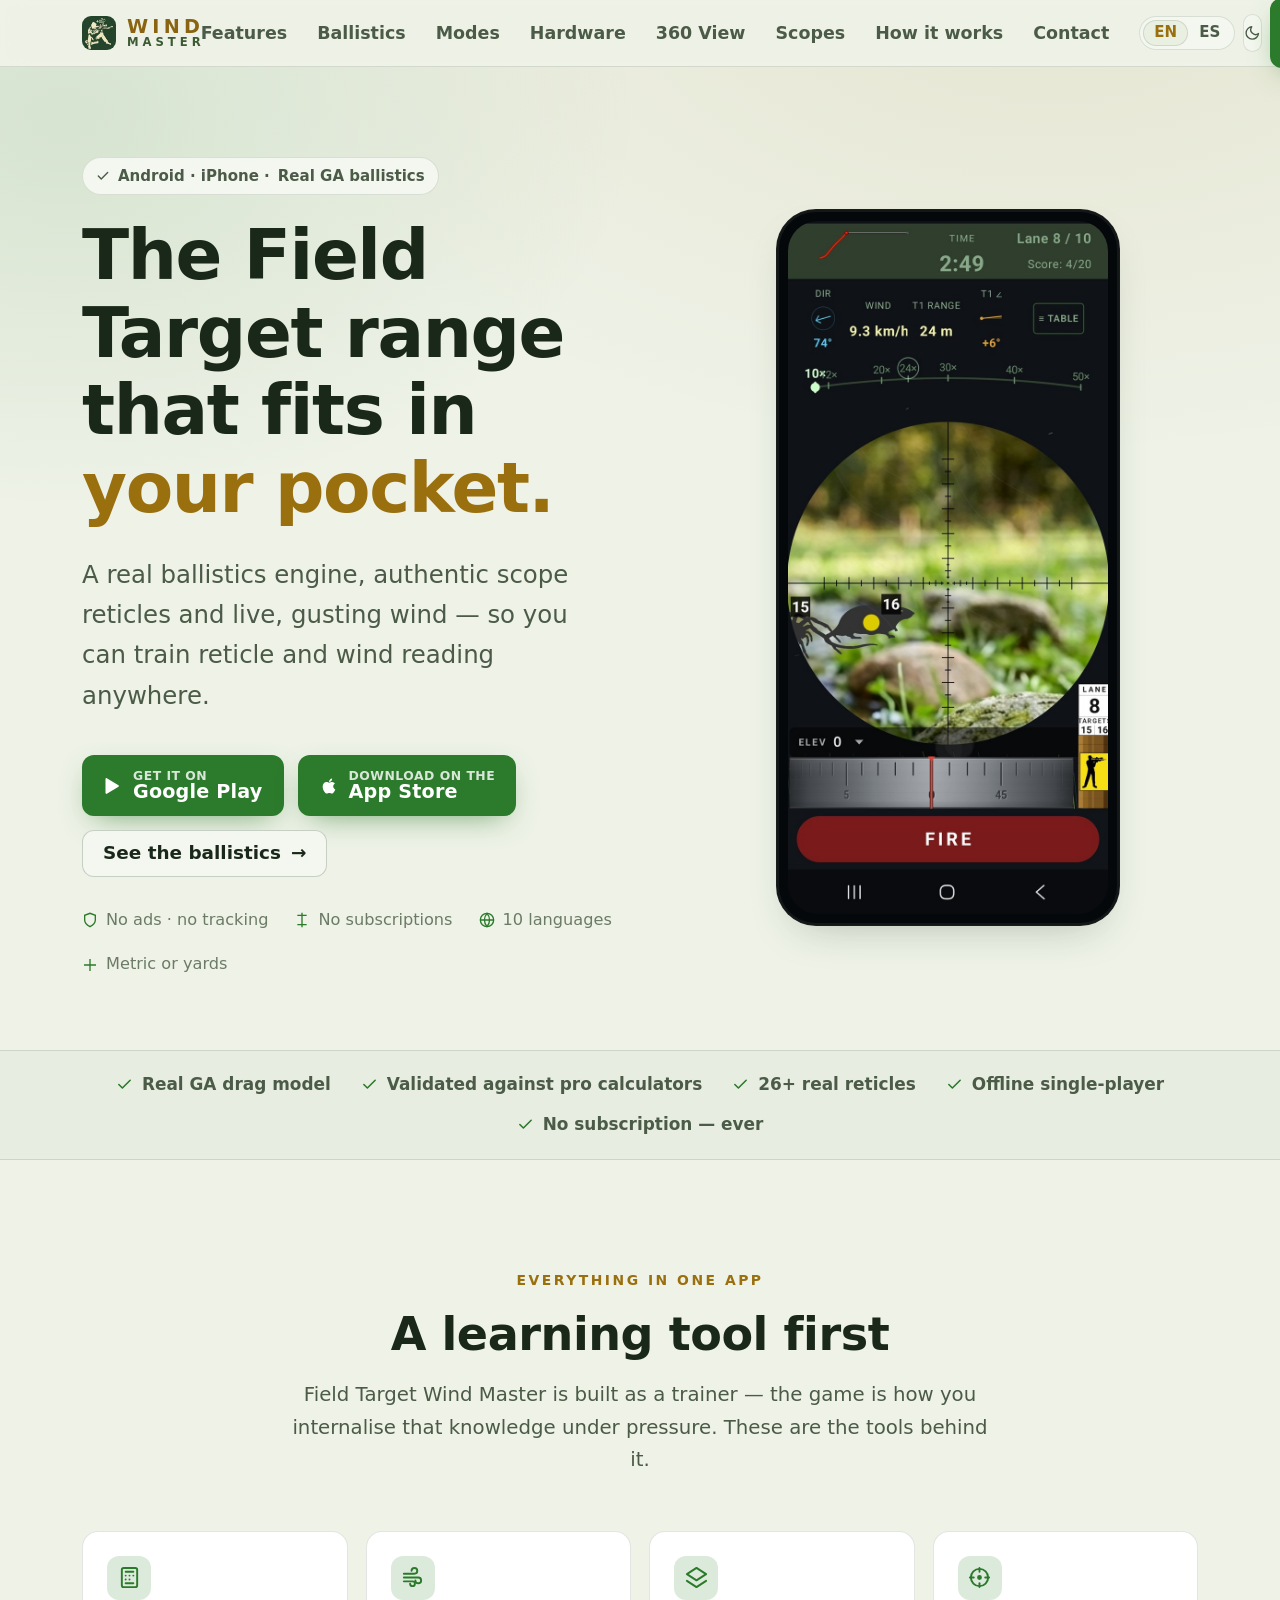
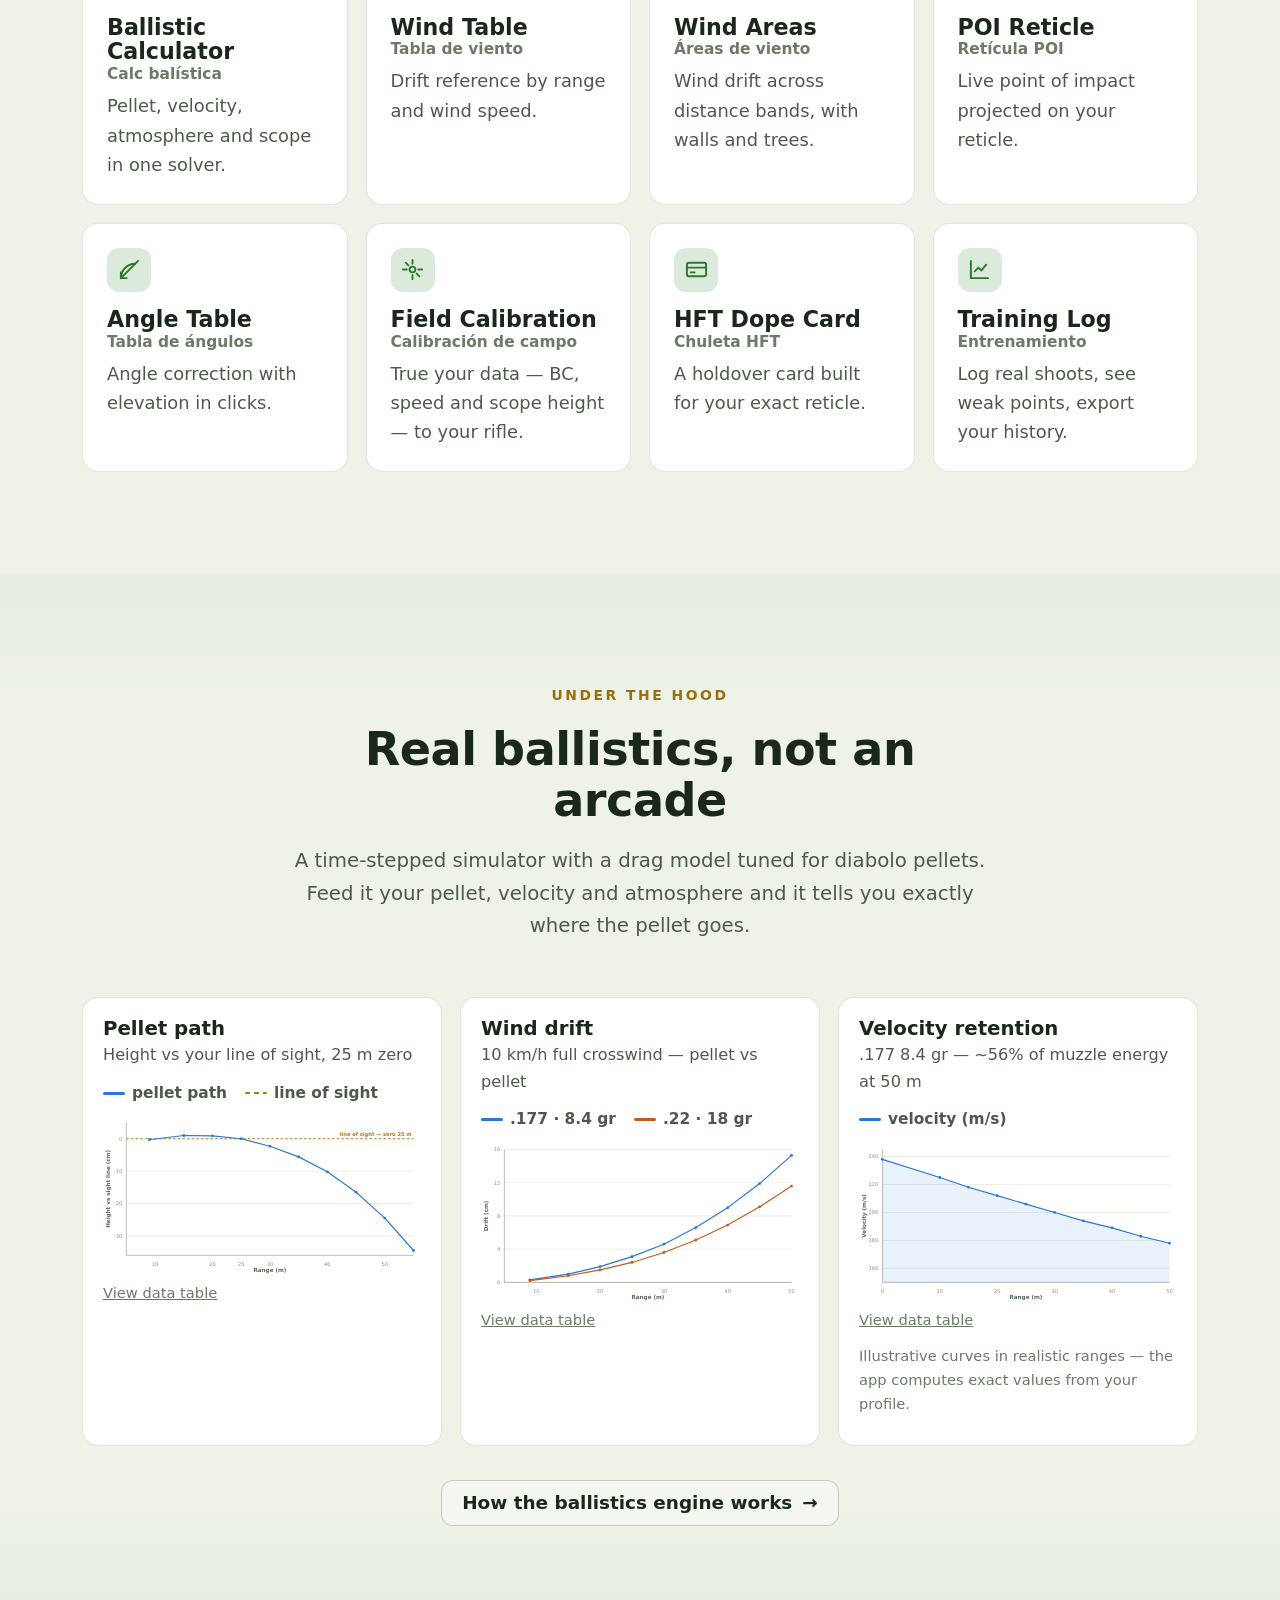
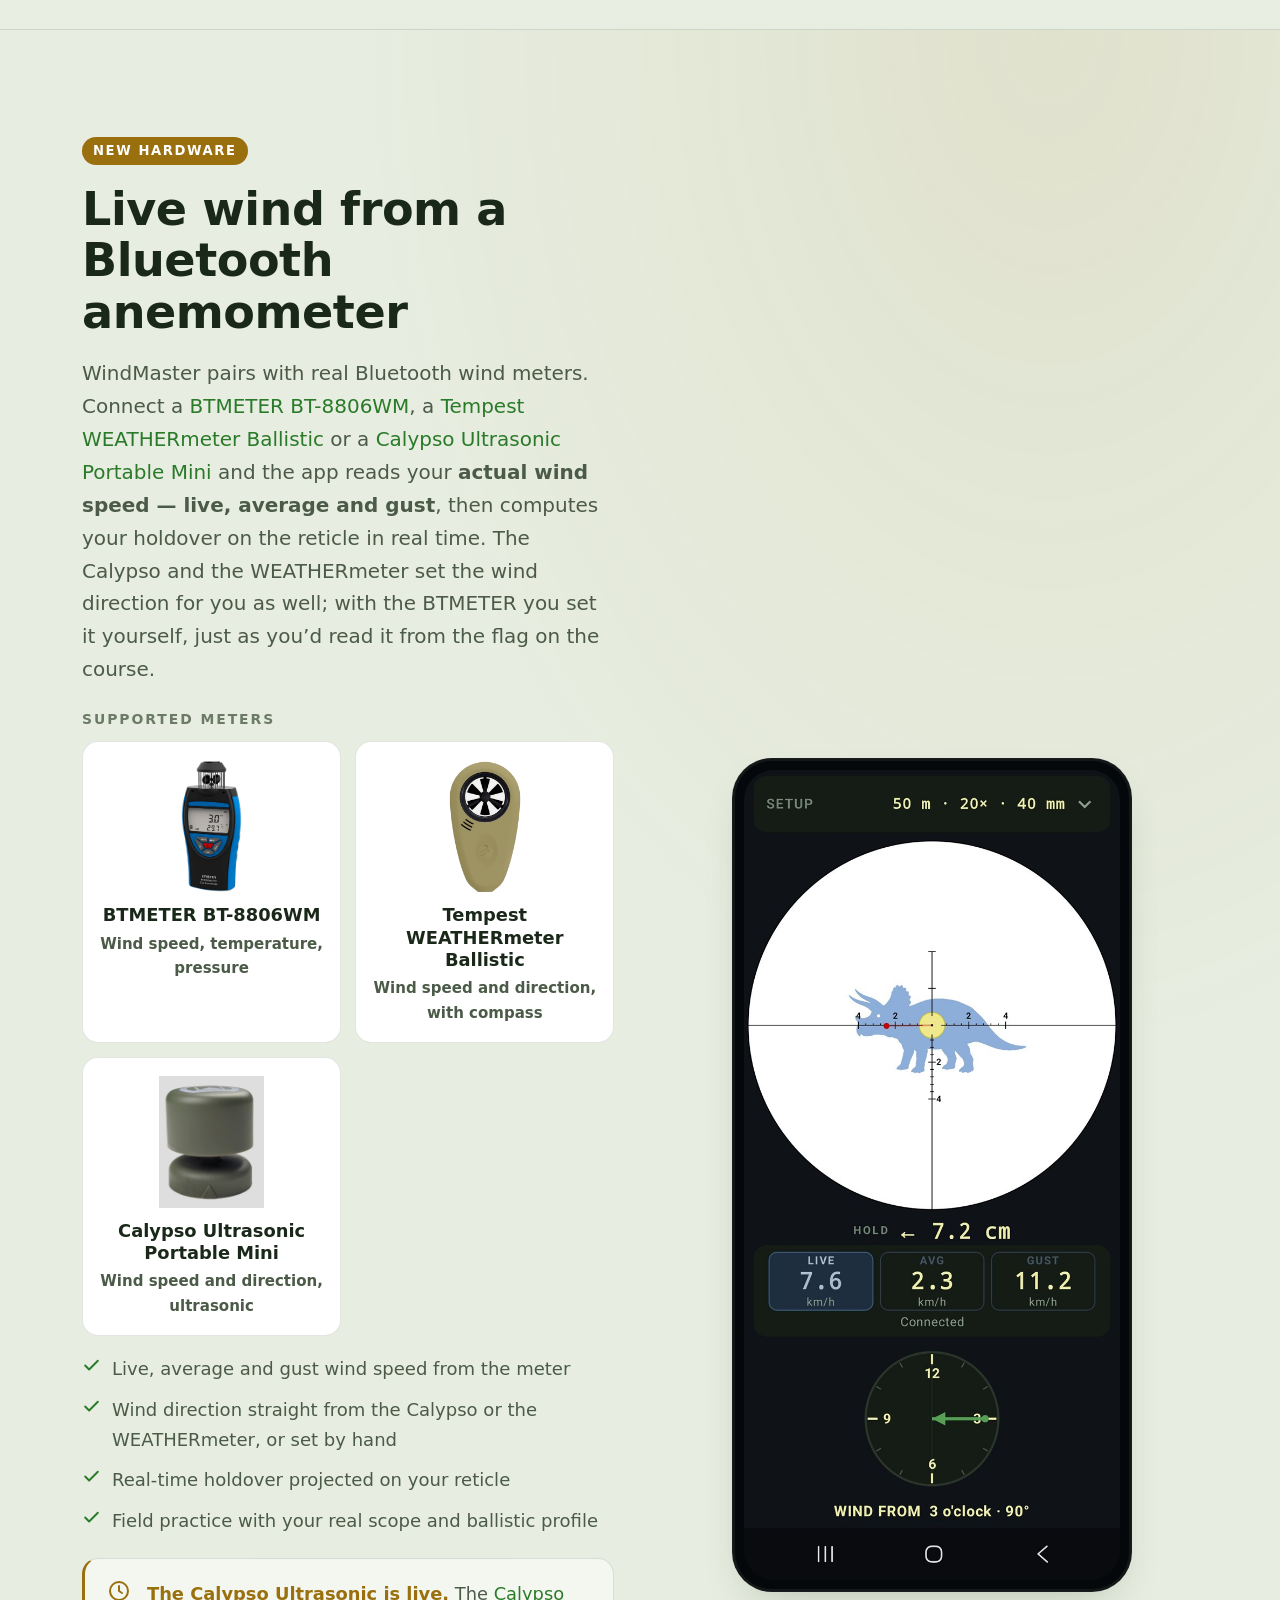
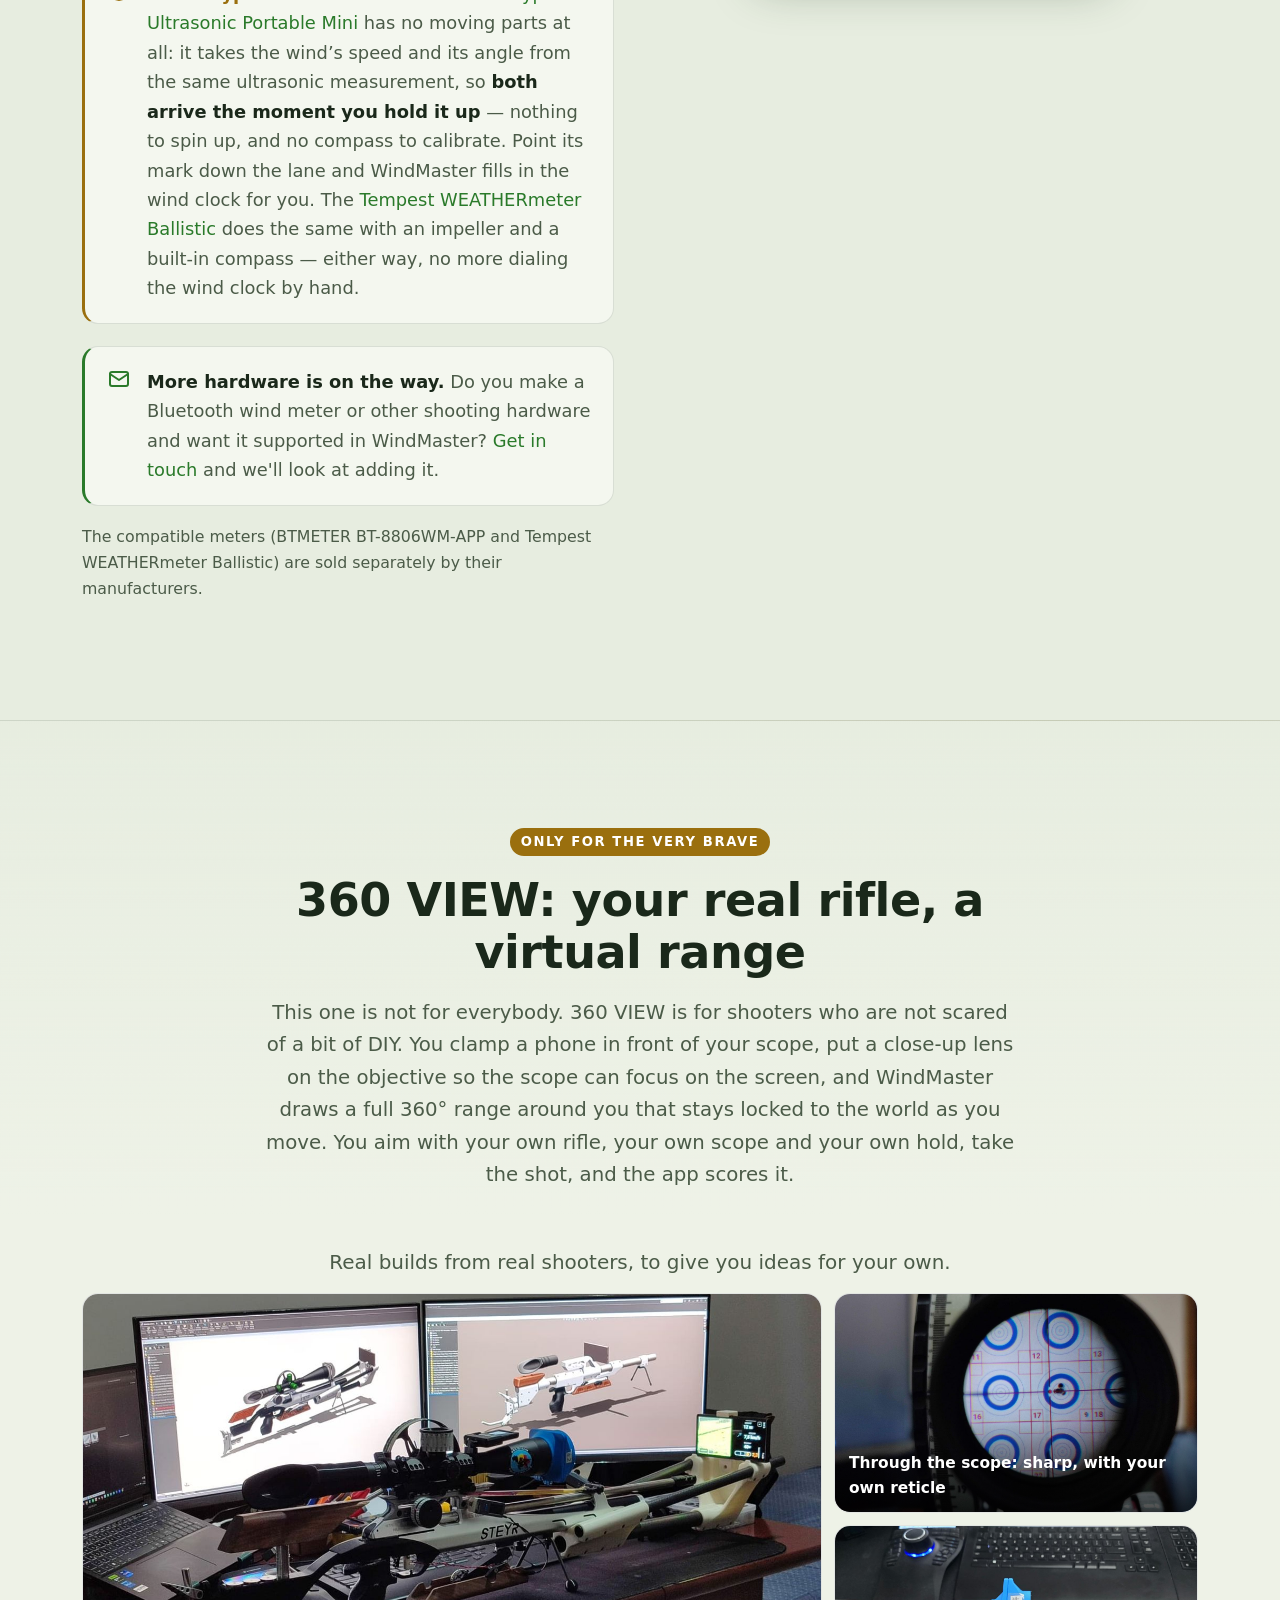
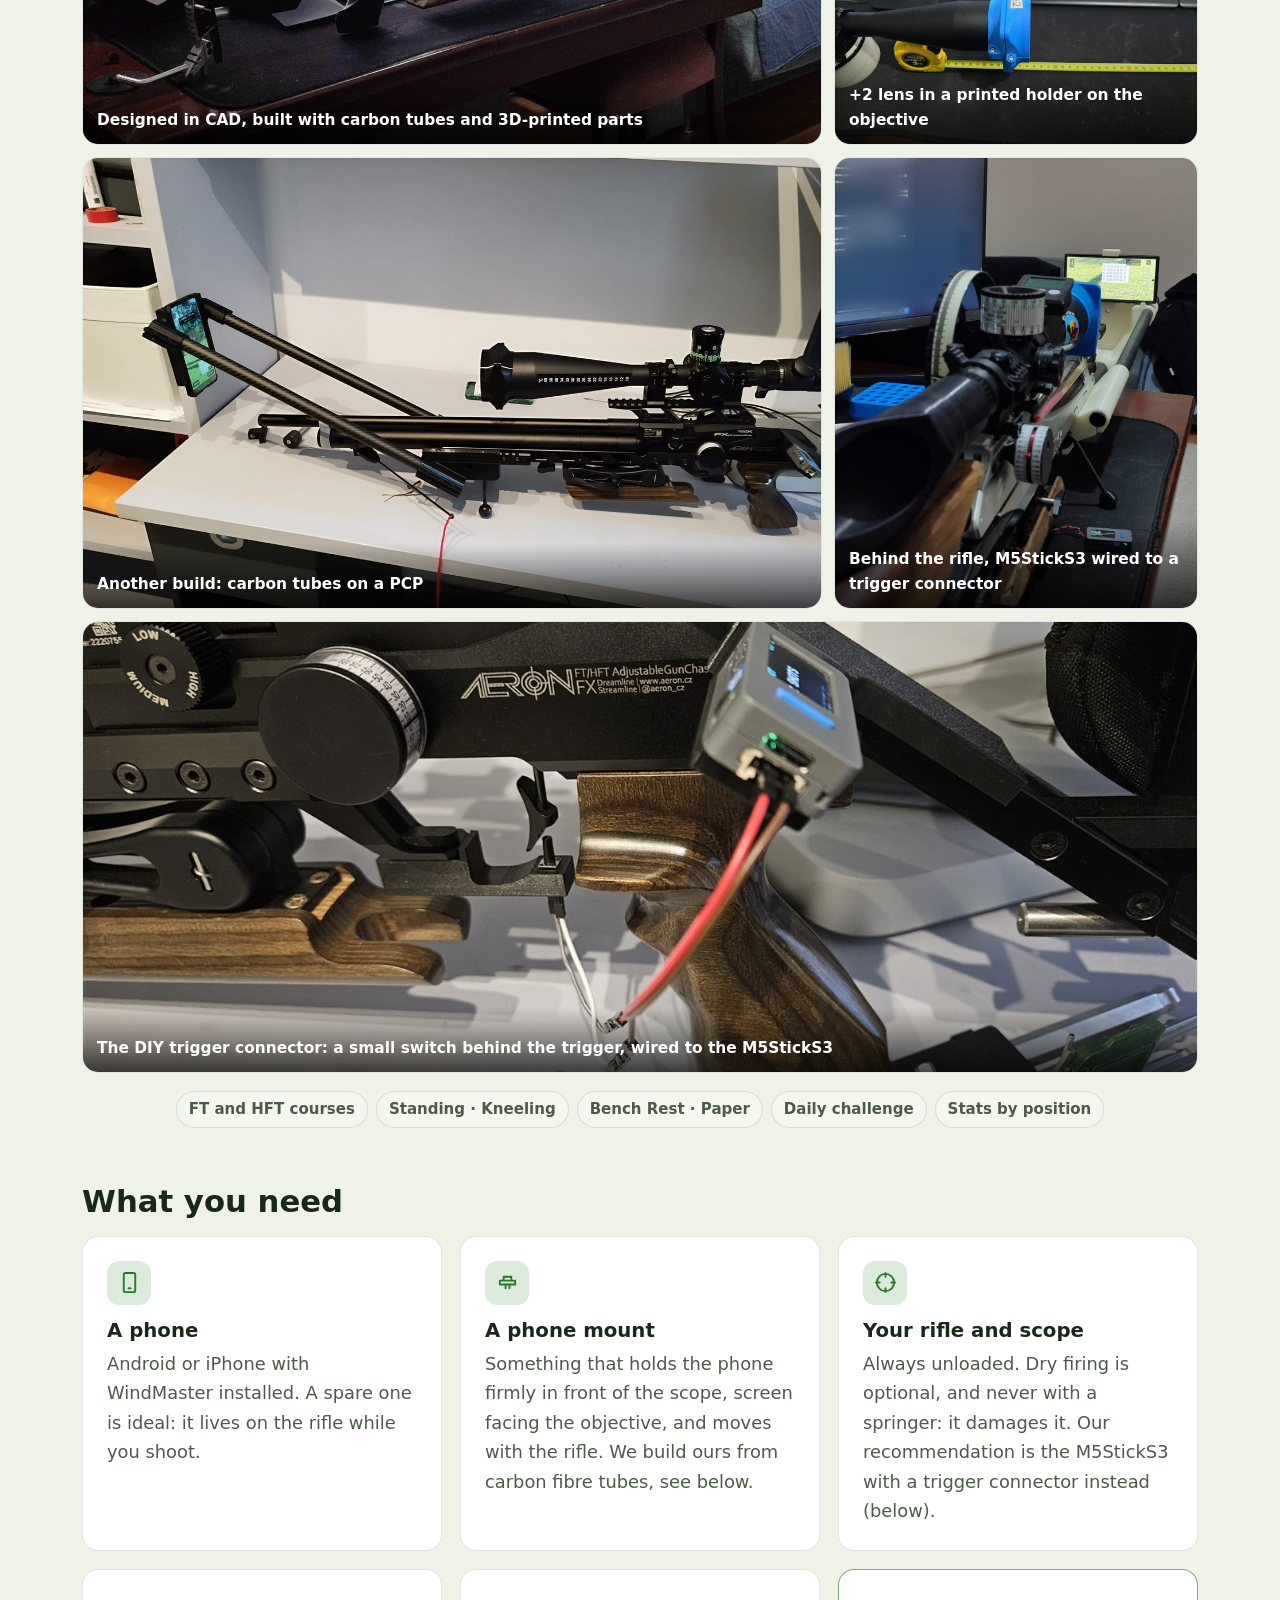
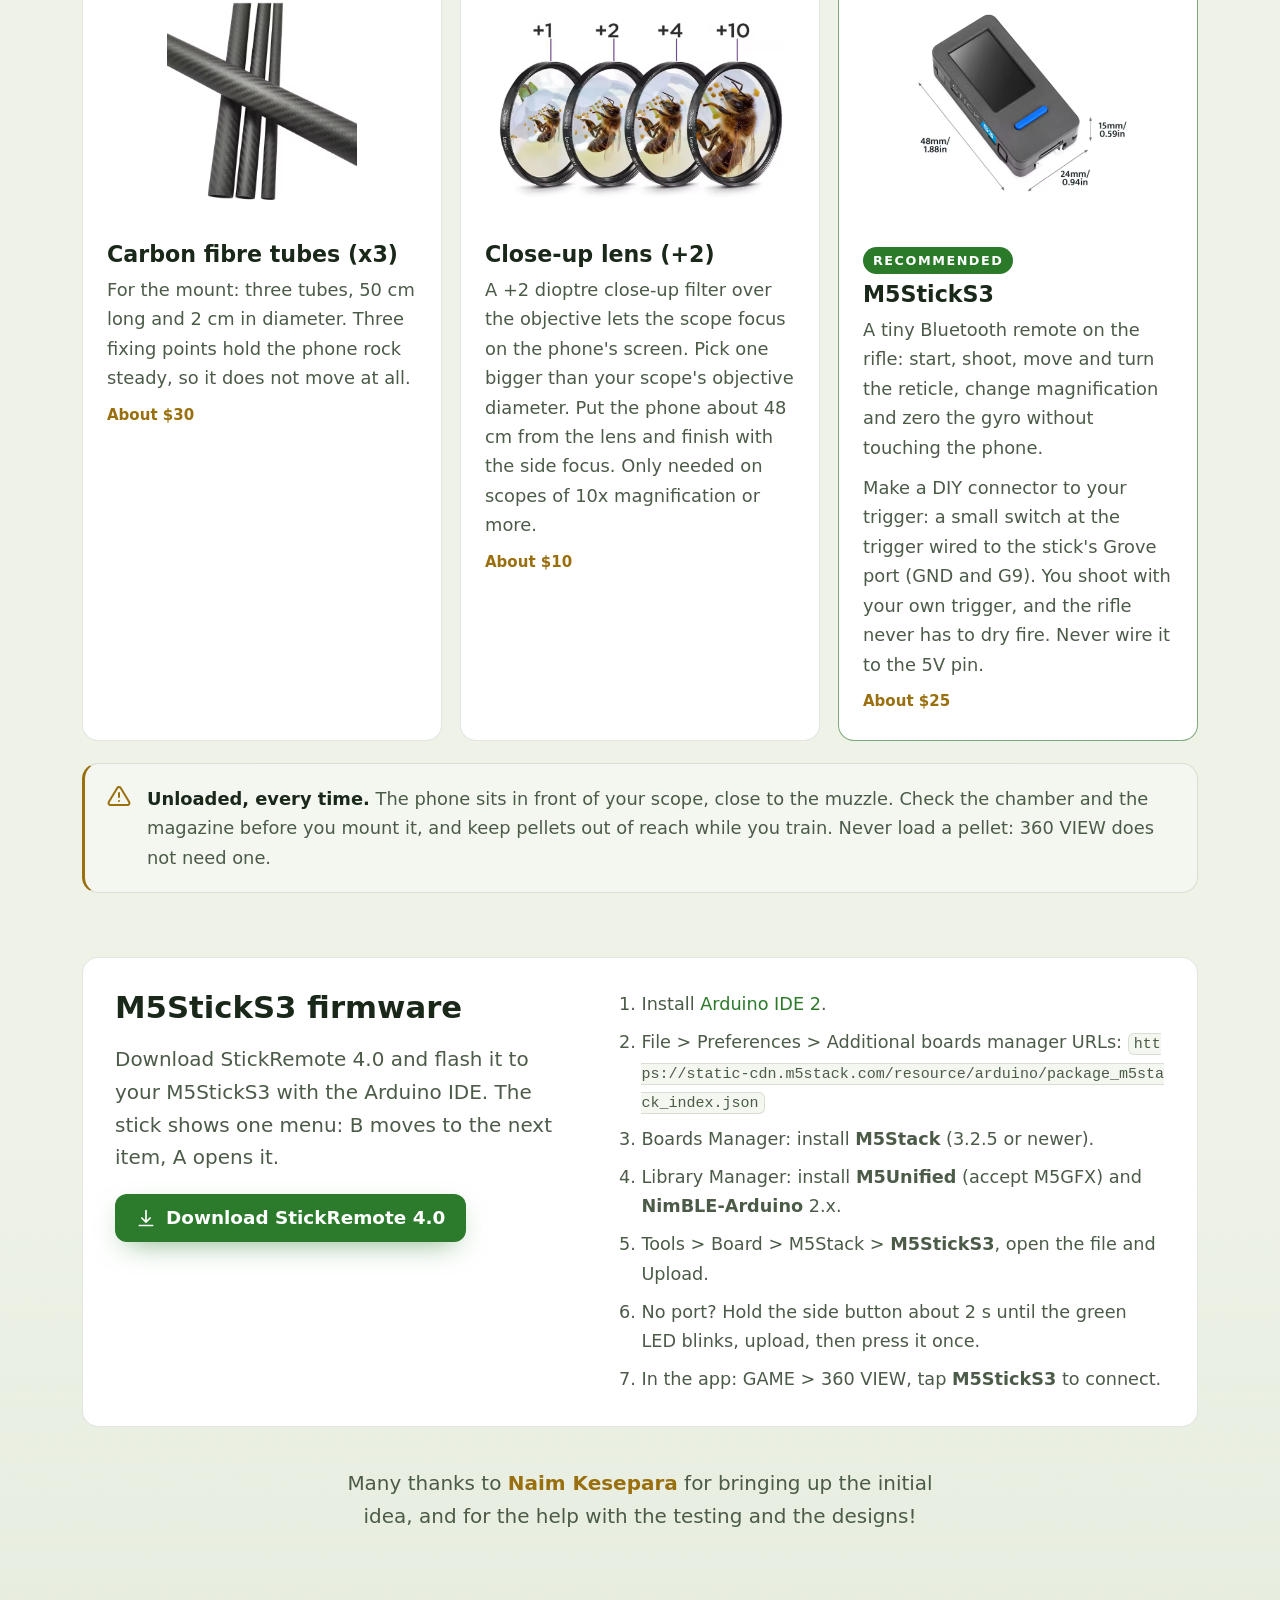
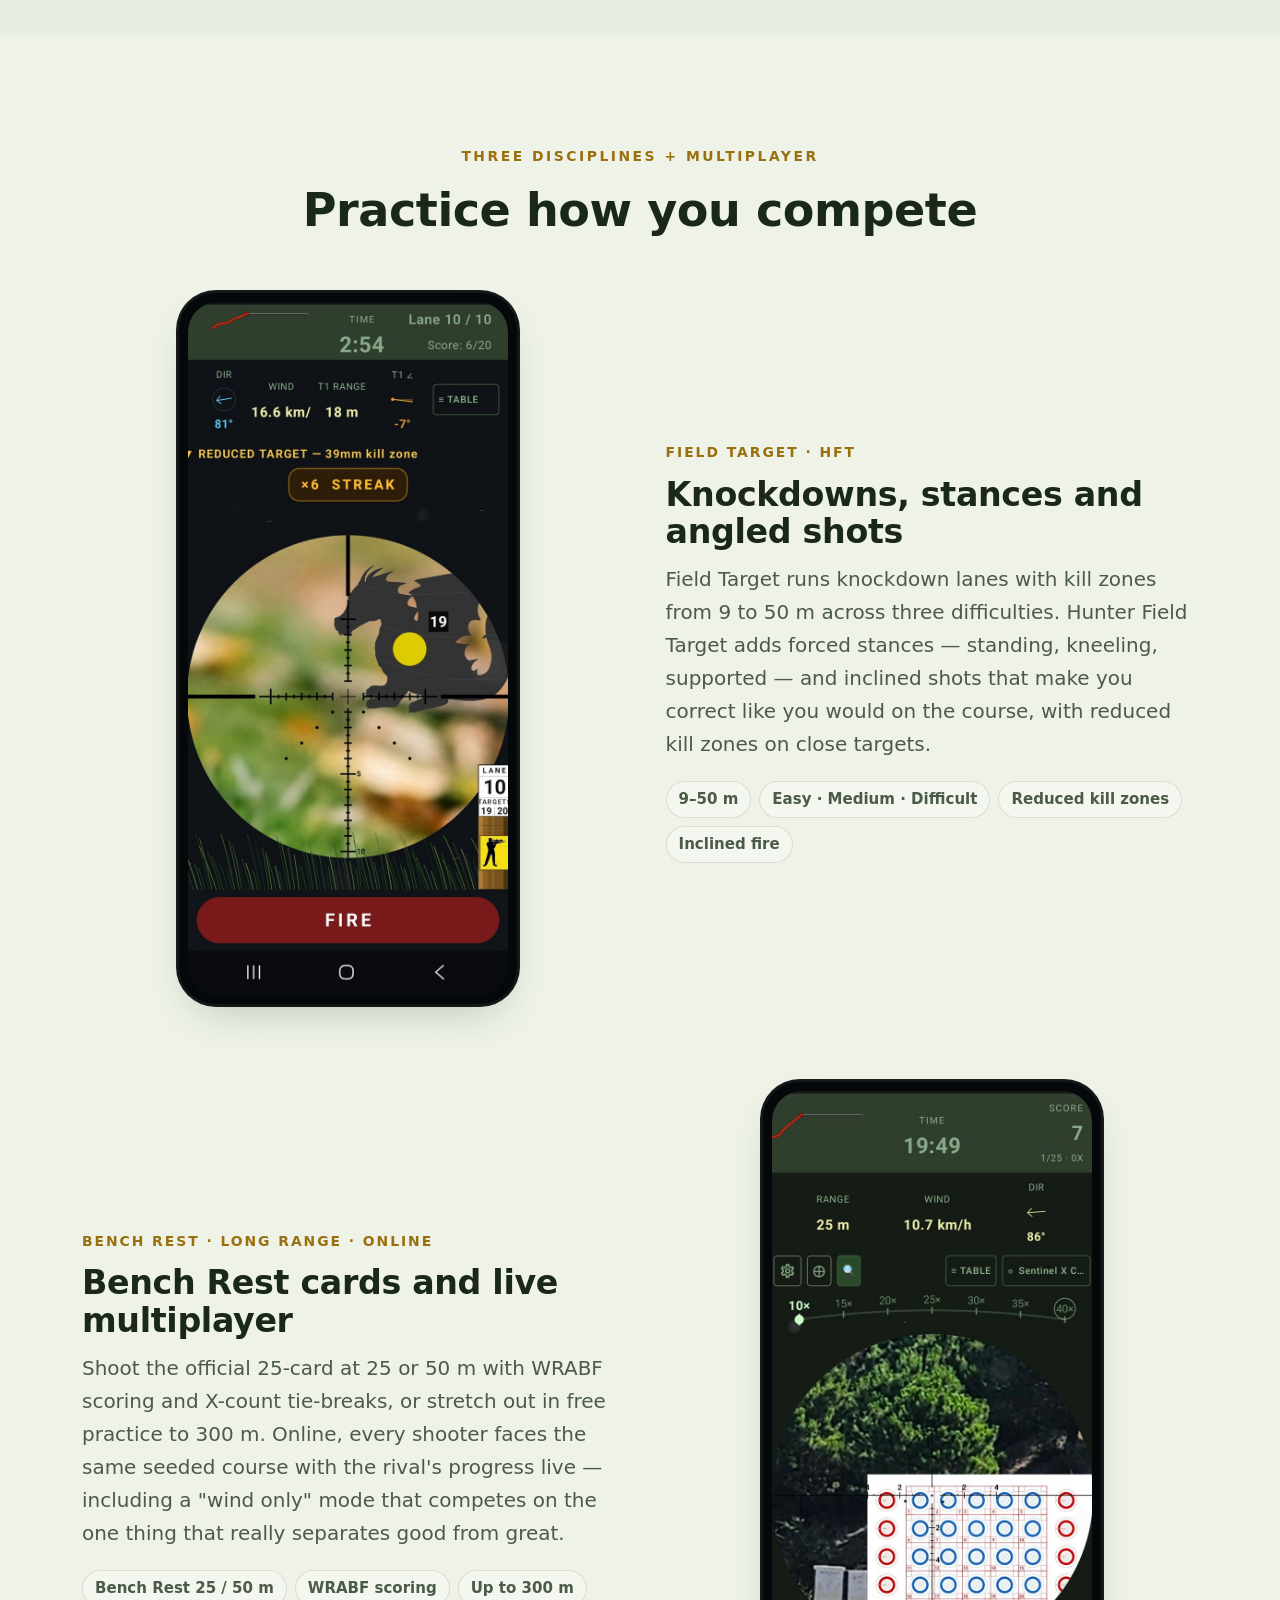
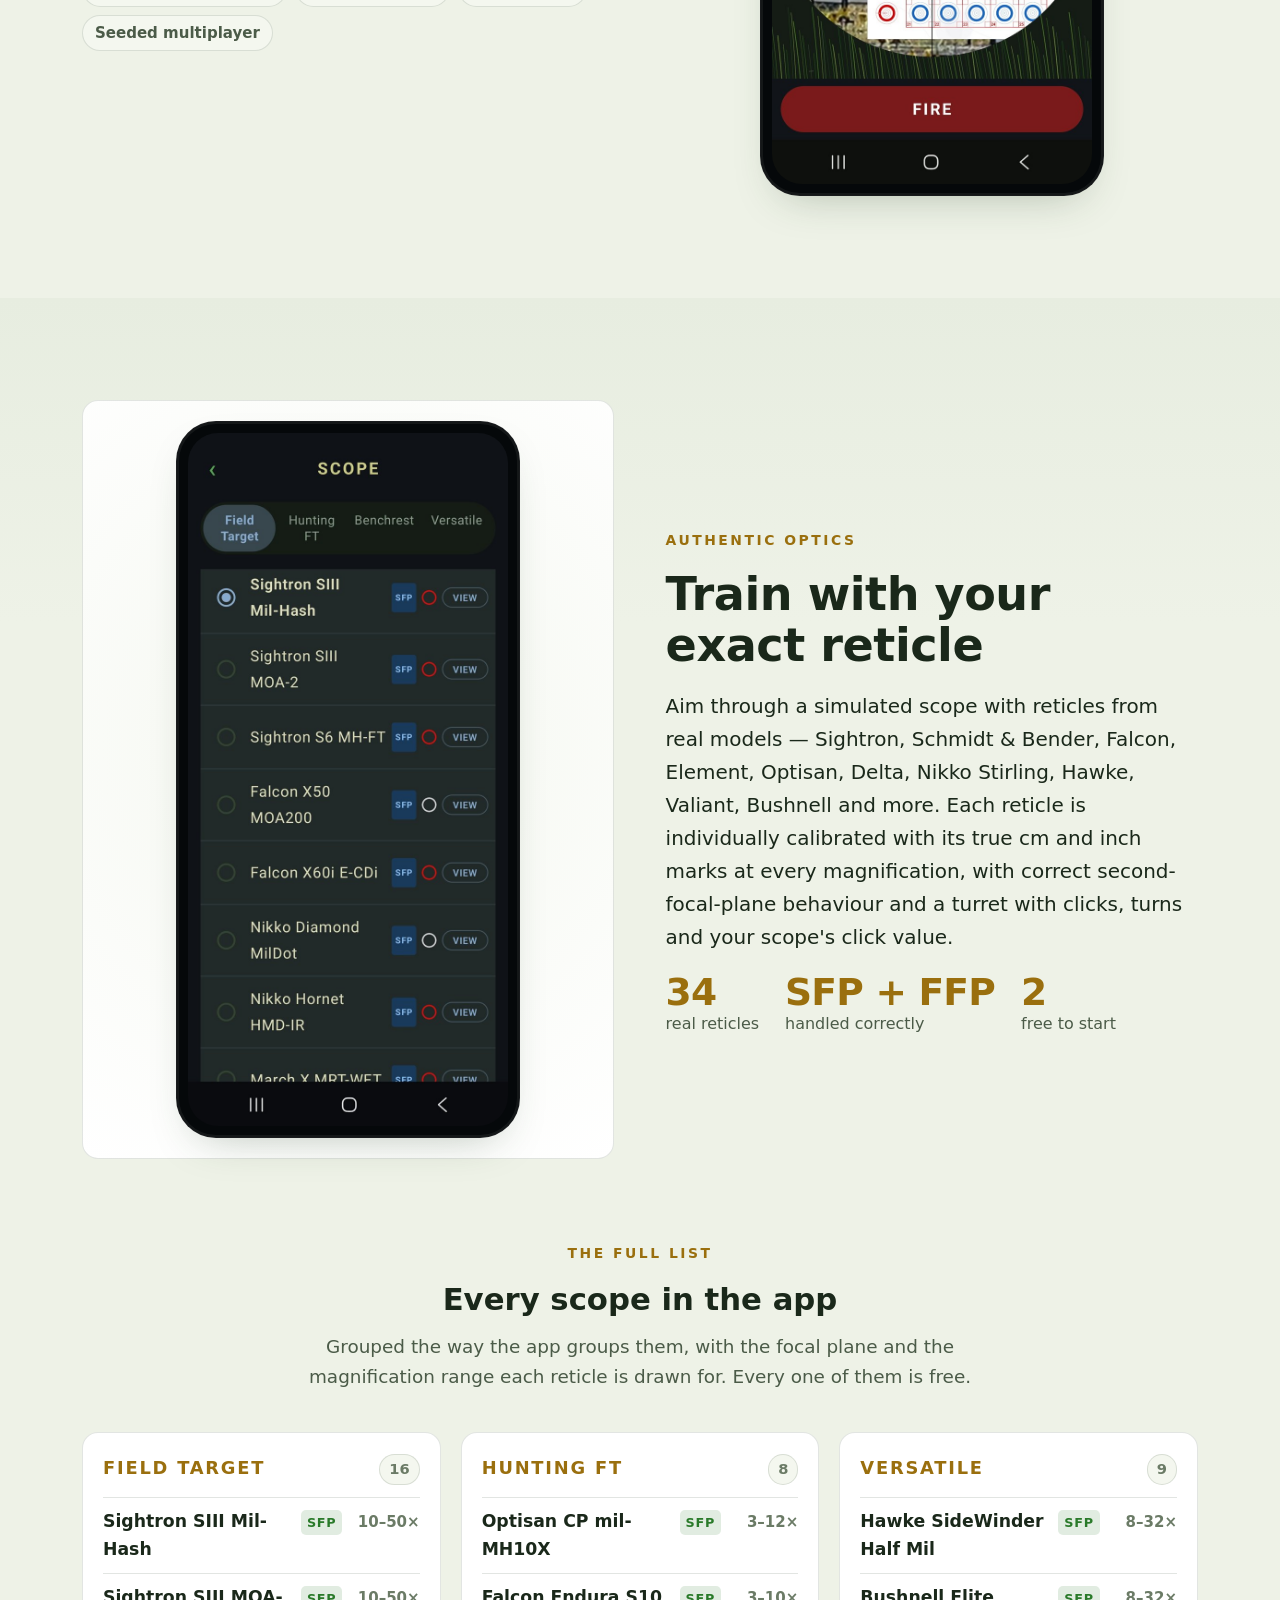
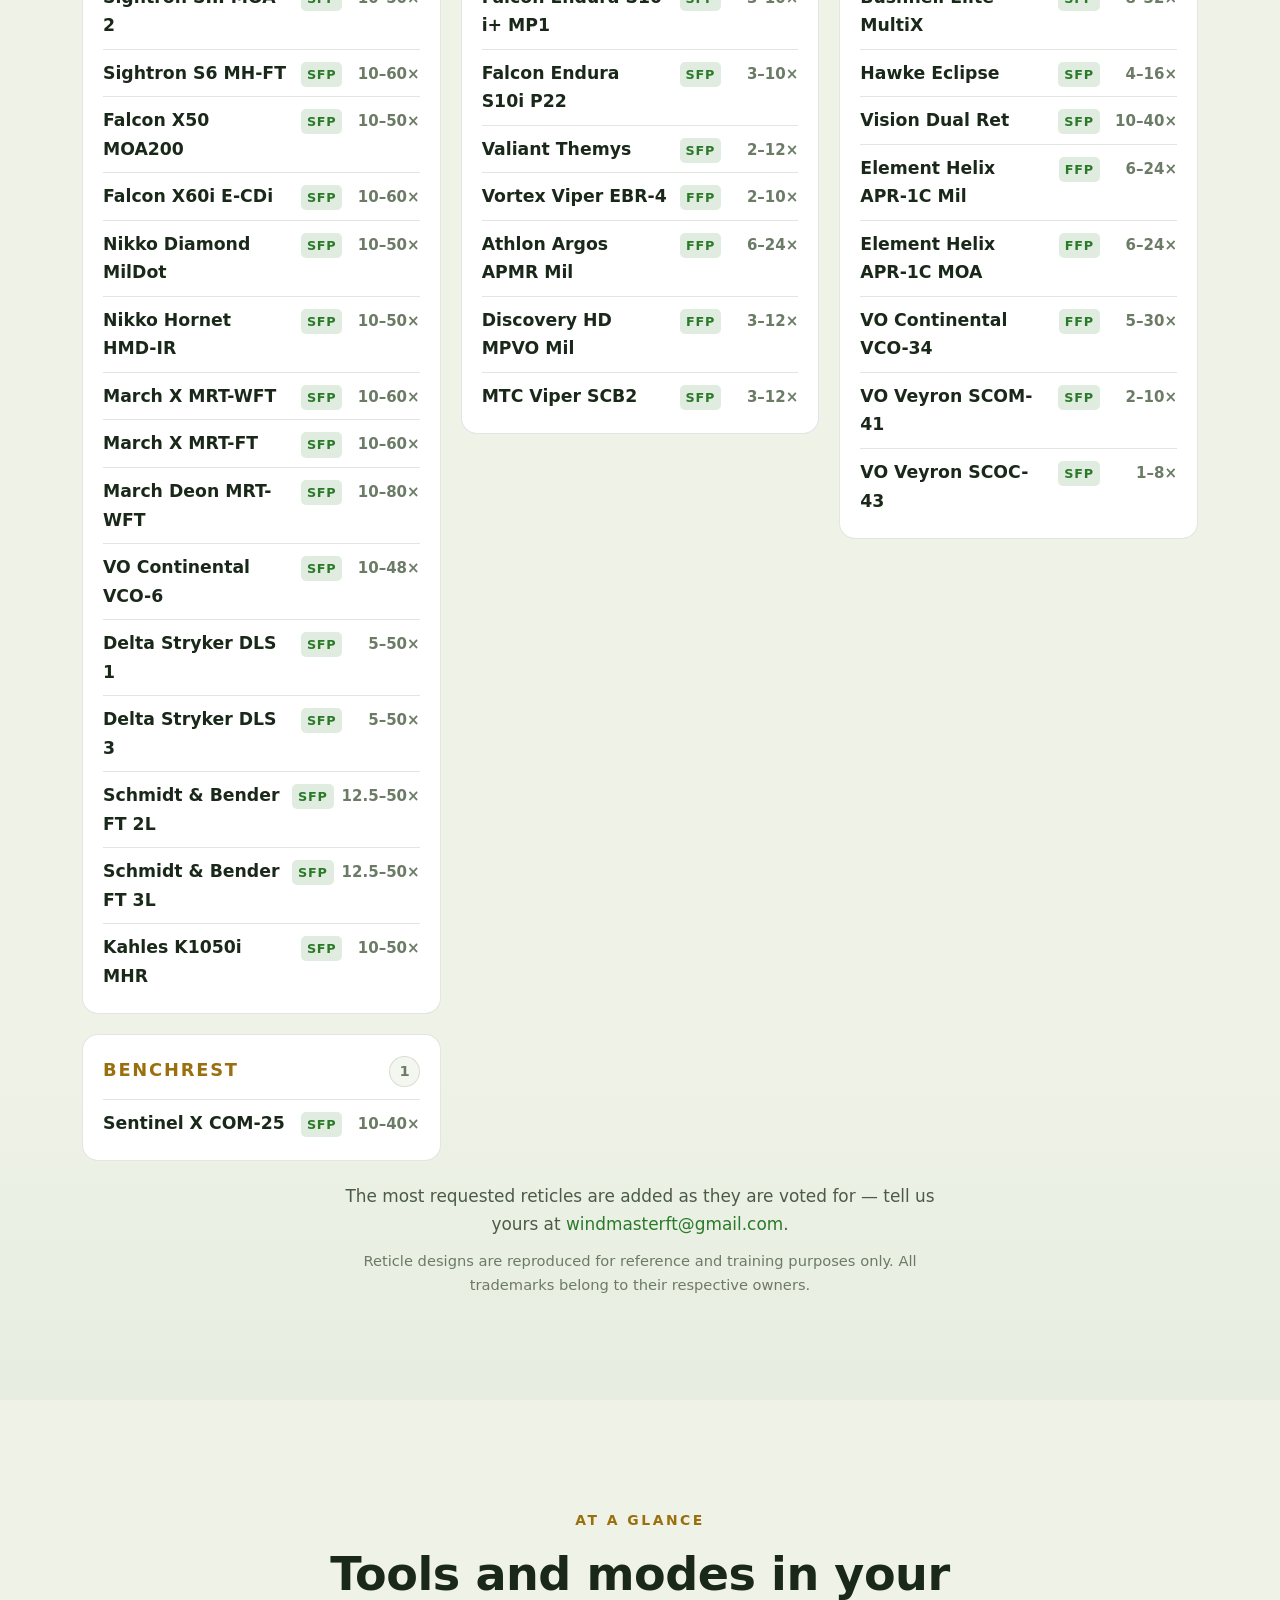
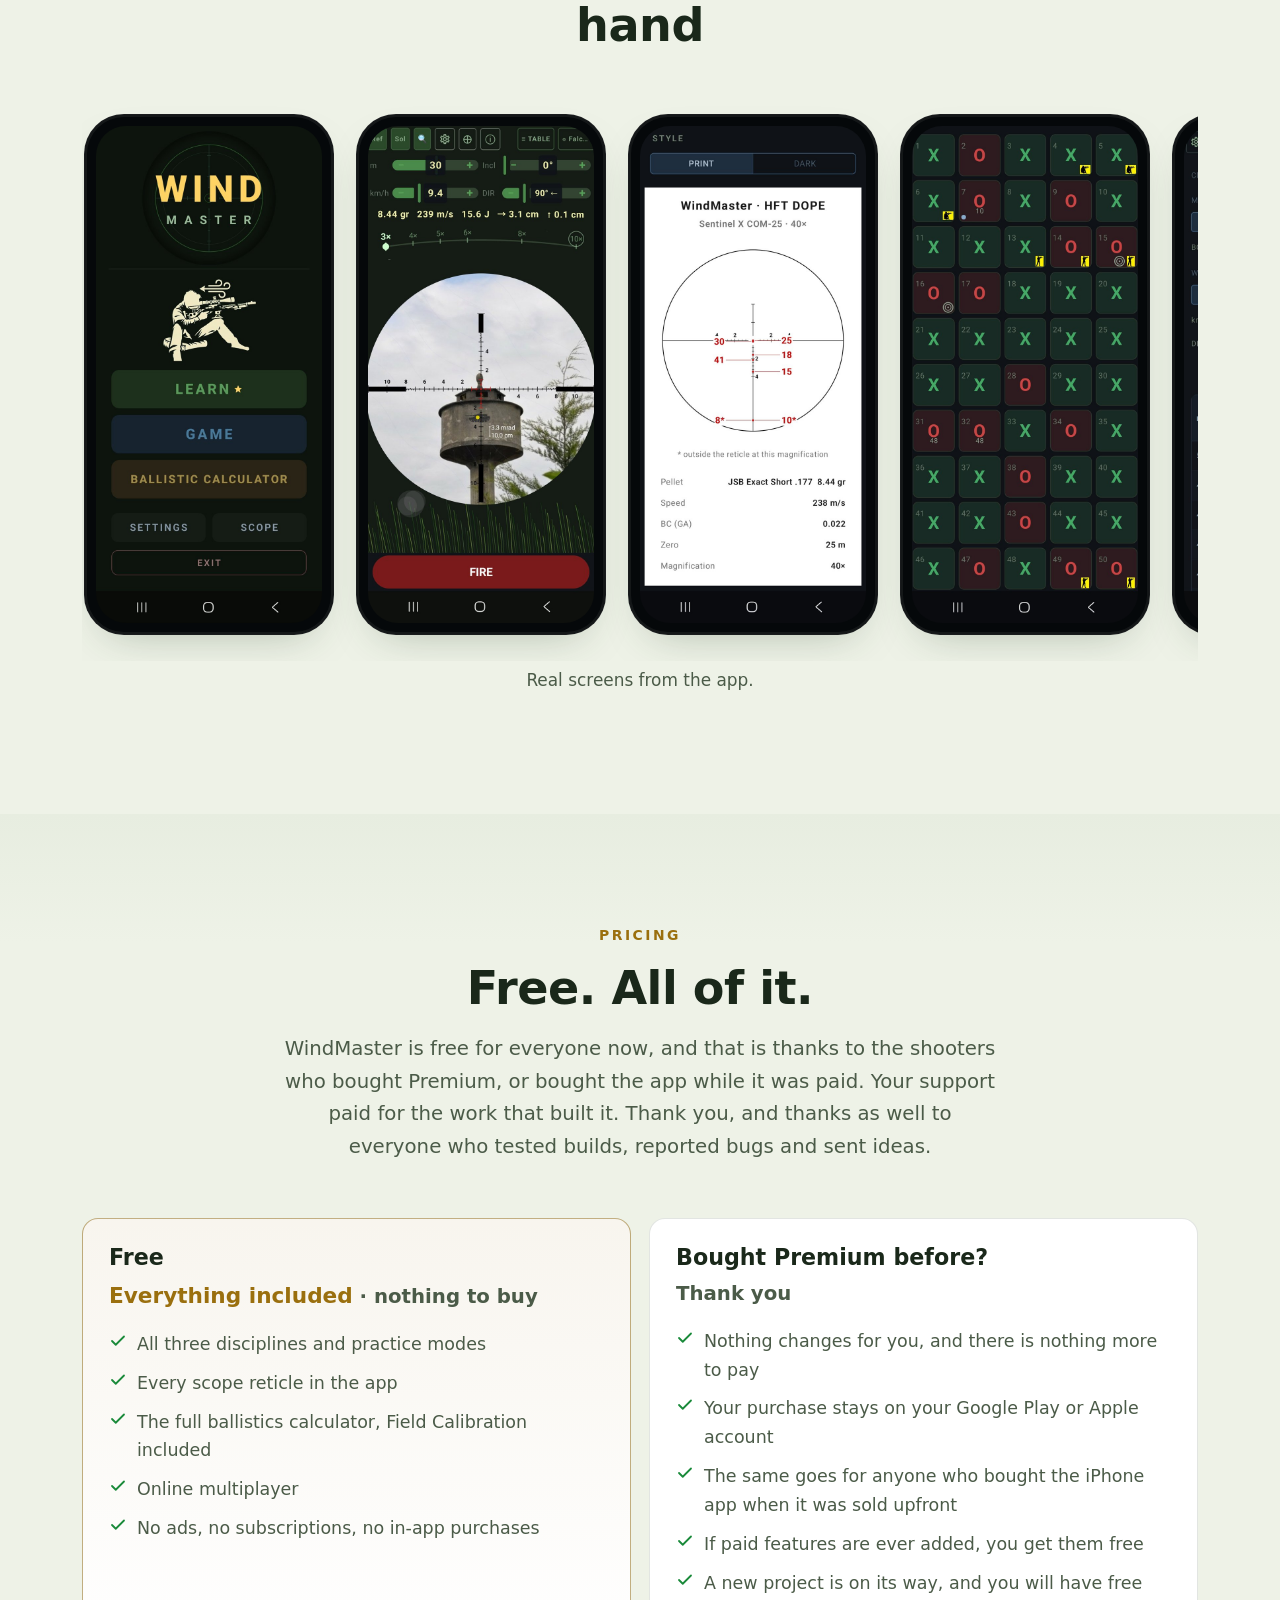
==== commit 4ec78e4c: "360 View: trigger connector photo, thanks to Naim Kesepara Co-Authored-By: Claude Opus 5.5 <noreply@" ====
--- a/index.html
+++ b/index.html
@@ -13,7 +13,7 @@
   <meta property="og:description" content="A real airgun ballistics engine, authentic scope reticles and live wind. Train reticle & wind reading anywhere. Android and iPhone · 10 languages.">
   <meta property="og:image" content="assets/img/logo.png">
   <meta name="twitter:card" content="summary_large_image">
-  <link rel="stylesheet" href="assets/css/styles.css?v=20261112b">
+  <link rel="stylesheet" href="assets/css/styles.css?v=20261112c">
   <script>
     (function () {
       try {
@@ -291,6 +291,7 @@
       <figure class="diy-photo diy-photo-c"><img src="assets/img/diy/lens-holder.jpg" alt="A +2 close-up lens in a 3D-printed holder on the scope objective, with a tape measure" loading="lazy"><figcaption data-en="+2 lens in a printed holder on the objective" data-es="Lente +2 en un soporte impreso sobre el objetivo">+2 lens in a printed holder on the objective</figcaption></figure>
       <figure class="diy-photo diy-photo-d"><img src="assets/img/diy/build-fx.jpg" alt="Carbon fibre tubes clamped to a PCP rifle holding the phone in front of the scope" loading="lazy"><figcaption data-en="Another build: carbon tubes on a PCP" data-es="Otro montaje: tubos de carbono en una PCP">Another build: carbon tubes on a PCP</figcaption></figure>
       <figure class="diy-photo diy-photo-e"><img src="assets/img/diy/shooter-view.jpg" alt="Shooter's view behind the rifle: the phone at the end of the mount and the M5StickS3 wired to a trigger button" loading="lazy"><figcaption data-en="Behind the rifle, M5StickS3 wired to a trigger connector" data-es="Detrás de la carabina, M5StickS3 con conector al gatillo">Behind the rifle, M5StickS3 wired to a trigger connector</figcaption></figure>
+      <figure class="diy-photo diy-photo-f"><img src="assets/img/diy/trigger-connector.jpg" alt="A DIY trigger connector: a small switch behind the trigger blade wired to the M5StickS3 Grove port" loading="lazy"><figcaption data-en="The DIY trigger connector: a small switch behind the trigger, wired to the M5StickS3" data-es="El conector casero al gatillo: un pequeño interruptor tras el gatillo, conectado al M5StickS3">The DIY trigger connector: a small switch behind the trigger, wired to the M5StickS3</figcaption></figure>
     </div>
 
     <div class="chips diy-chips">
@@ -387,6 +388,8 @@
         <li>En la app: JUEGO &gt; VISTA 360, toca <strong>M5StickS3</strong> para conectar.</li>
       </ol>
     </div>
+    <p class="diy-thanks lang-en">Many thanks to <strong>Naim Kesepara</strong> for bringing up the initial idea, and for the help with the testing and the designs!</p>
+    <p class="diy-thanks lang-es">¡Muchas gracias a <strong>Naim Kesepara</strong> por plantear la idea inicial y por su ayuda con las pruebas y los diseños!</p>
   </div>
 </section>
 
--- a/assets/css/styles.css
+++ b/assets/css/styles.css
@@ -656,7 +656,7 @@
 .diy-product-img { display: block; width: 100%; aspect-ratio: 4 / 3; object-fit: contain; background: #fff; border-radius: var(--radius-sm); padding: 8px; margin-bottom: 16px; }
 .diy-photos-intro { text-align: center; color: var(--text-dim); margin: 0 0 14px; }
 .diy-photos { display: grid; grid-template-columns: repeat(3, 1fr); grid-auto-rows: 220px; gap: 12px; margin-bottom: 18px;
-  grid-template-areas: "a a b" "a a c" "d d e" "d d e"; }
+  grid-template-areas: "a a b" "a a c" "d d e" "d d e" "f f f" "f f f"; }
 .diy-photo { position: relative; margin: 0; border-radius: var(--radius); overflow: hidden; background: var(--surface); border: 1px solid var(--border); }
 .diy-photo img { width: 100%; height: 100%; object-fit: cover; display: block; }
 .diy-photo figcaption { position: absolute; left: 0; right: 0; bottom: 0; padding: 28px 14px 10px; font-size: .82rem; font-weight: 600; color: #fff; background: linear-gradient(transparent, rgba(0,0,0,.72)); }
@@ -668,3 +668,7 @@
 }
 .diy-reco { align-self: flex-start; font-size: .68rem; font-weight: 800; letter-spacing: .12em; text-transform: uppercase; color: var(--cta-ink); background: var(--green); padding: 3px 10px; border-radius: 999px; margin-bottom: 8px; display: inline-block; }
 .diy-product:has(.diy-reco) { border-color: color-mix(in srgb, var(--green) 55%, var(--border)); }
+.diy-photo-f { grid-area: f; }
+.diy-thanks { text-align: center; color: var(--text-dim); margin: clamp(28px, 4vw, 40px) auto 0; max-width: 640px; }
+.diy-thanks strong { color: var(--gold); }
+@media (max-width: 720px) { .diy-photo-f { aspect-ratio: 2 / 1; } }
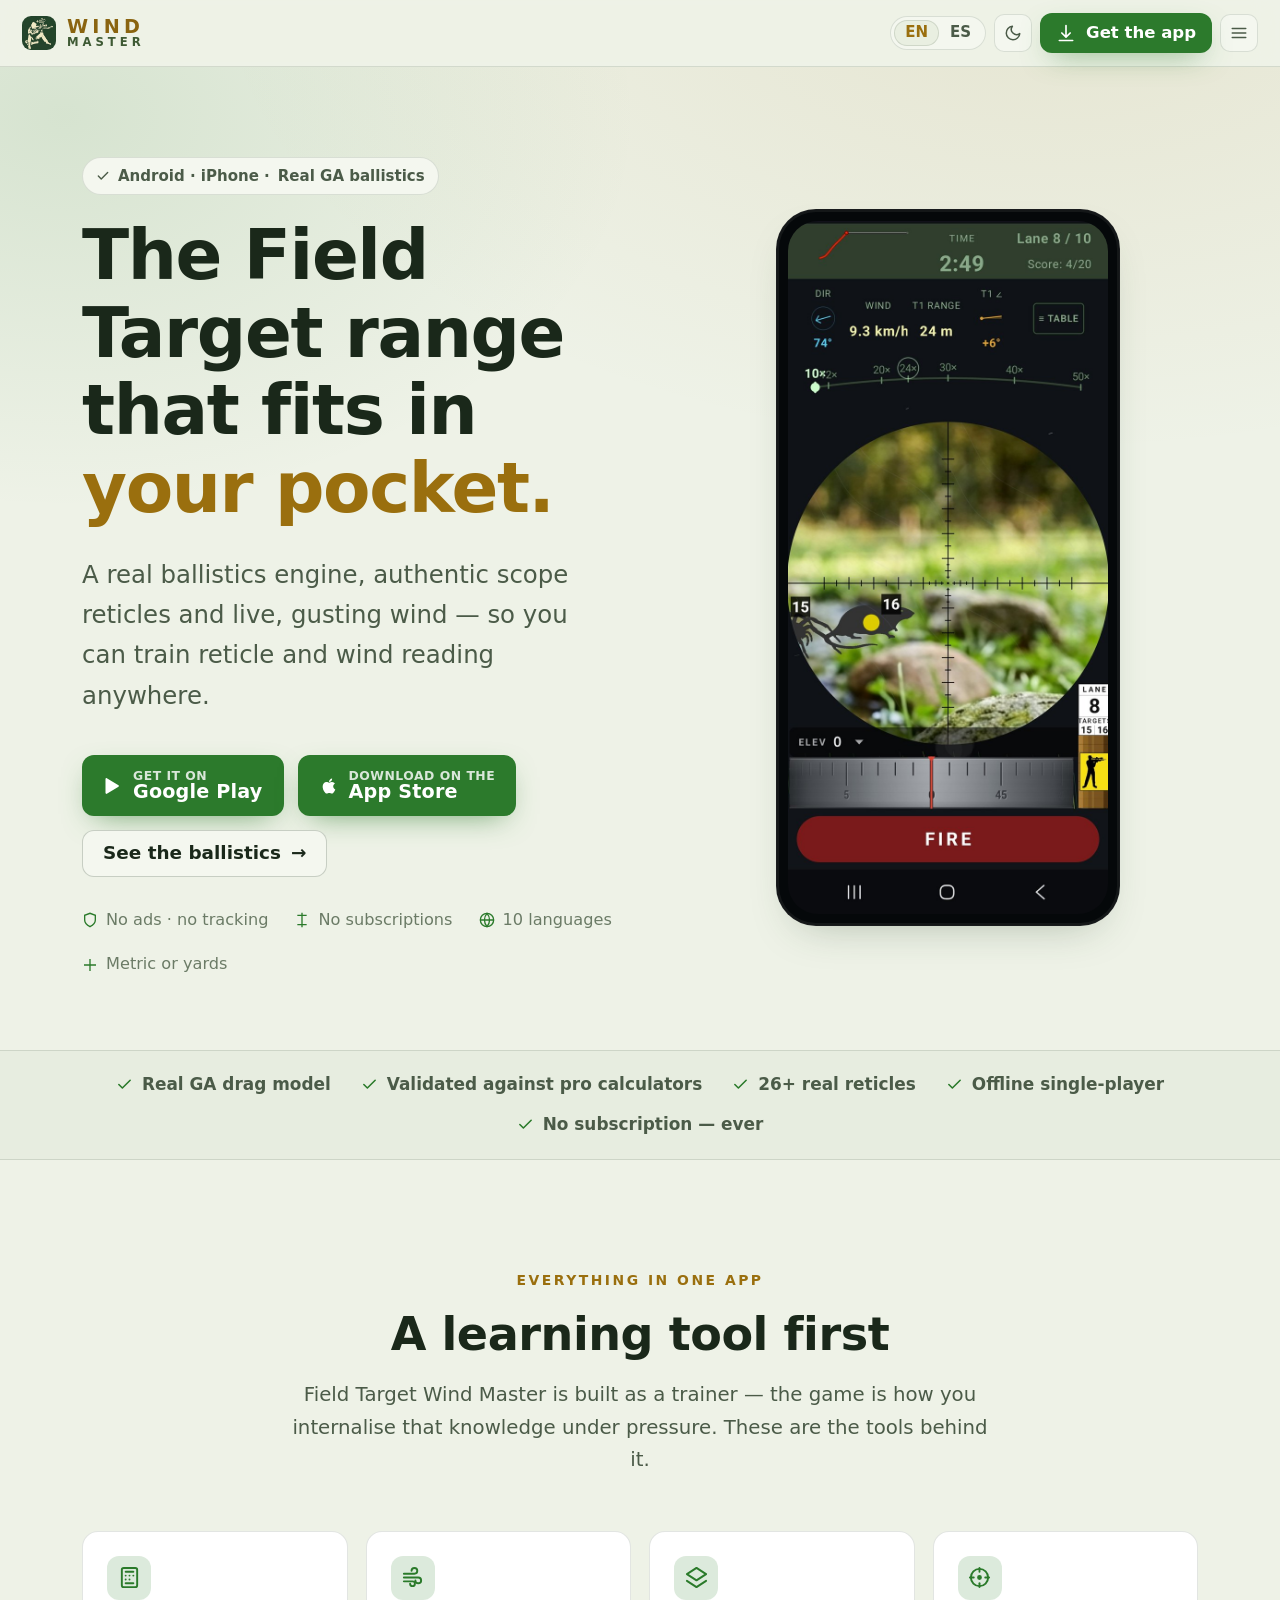
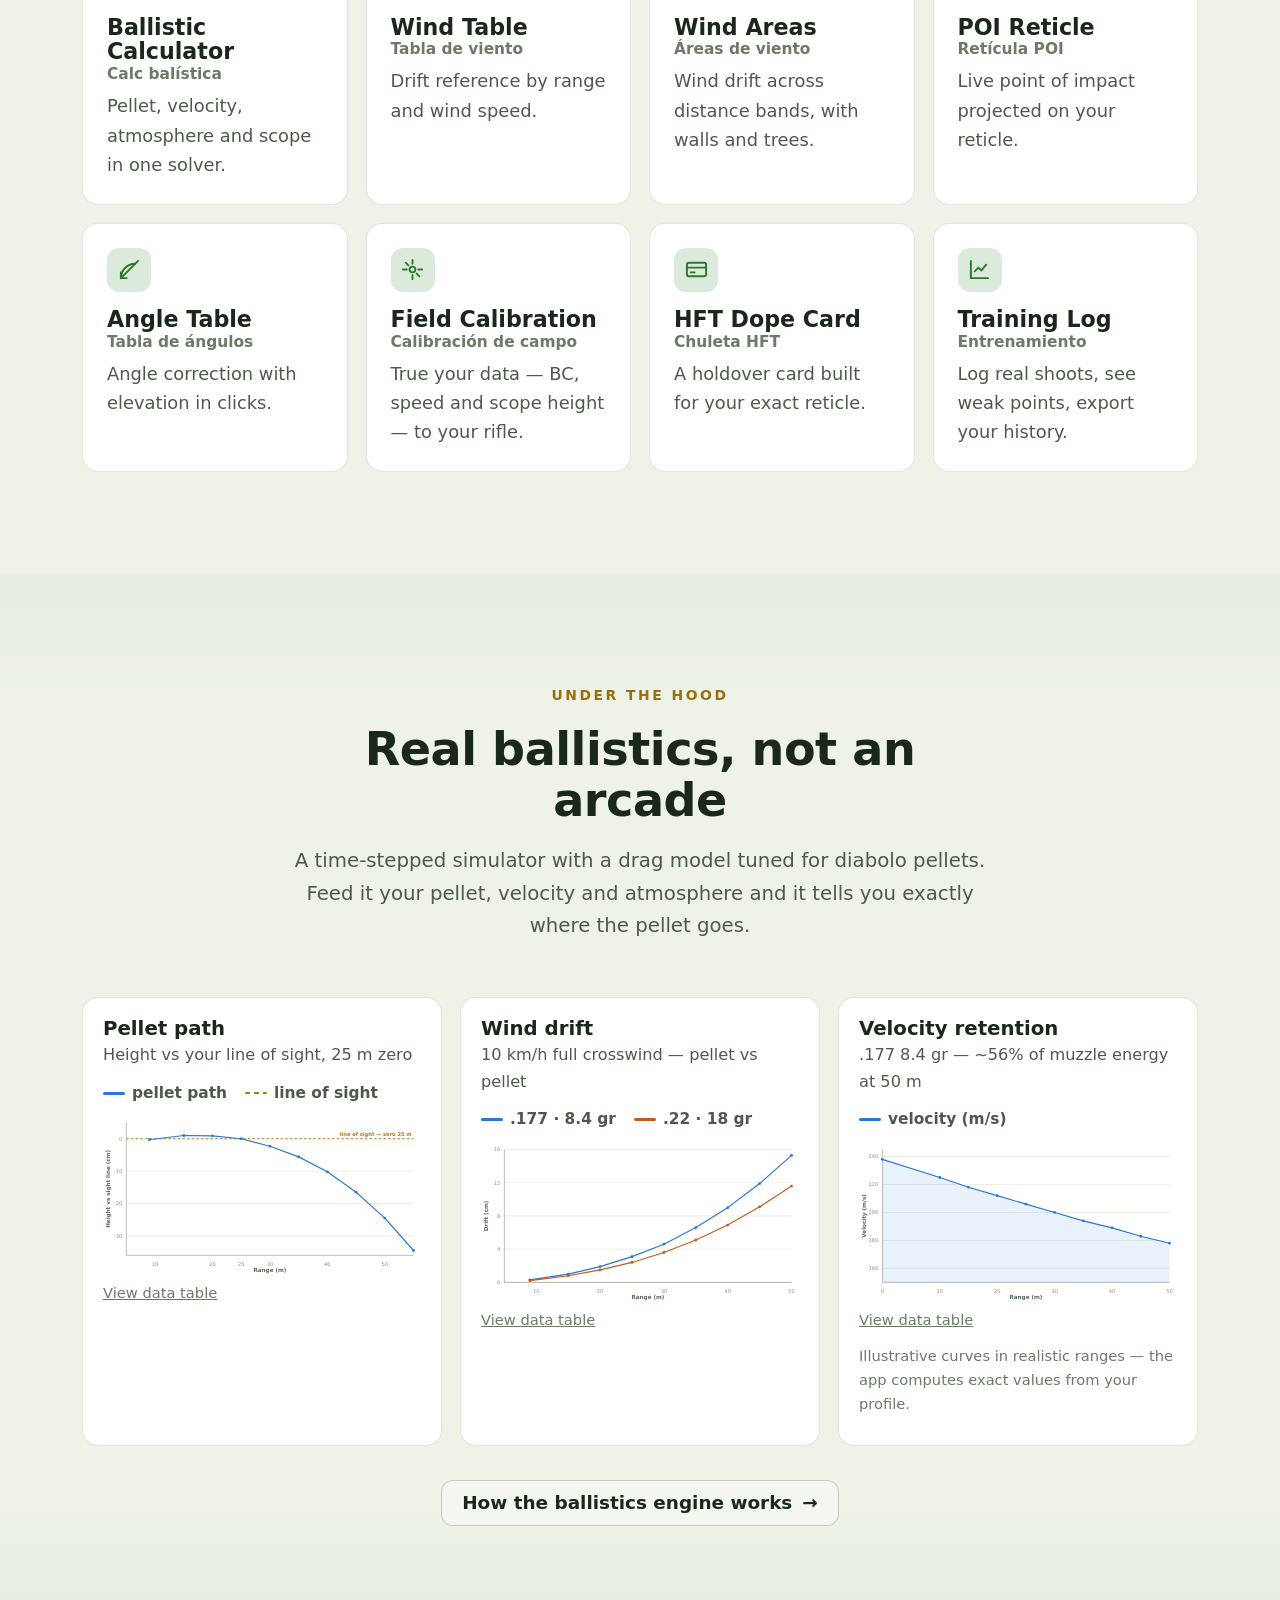
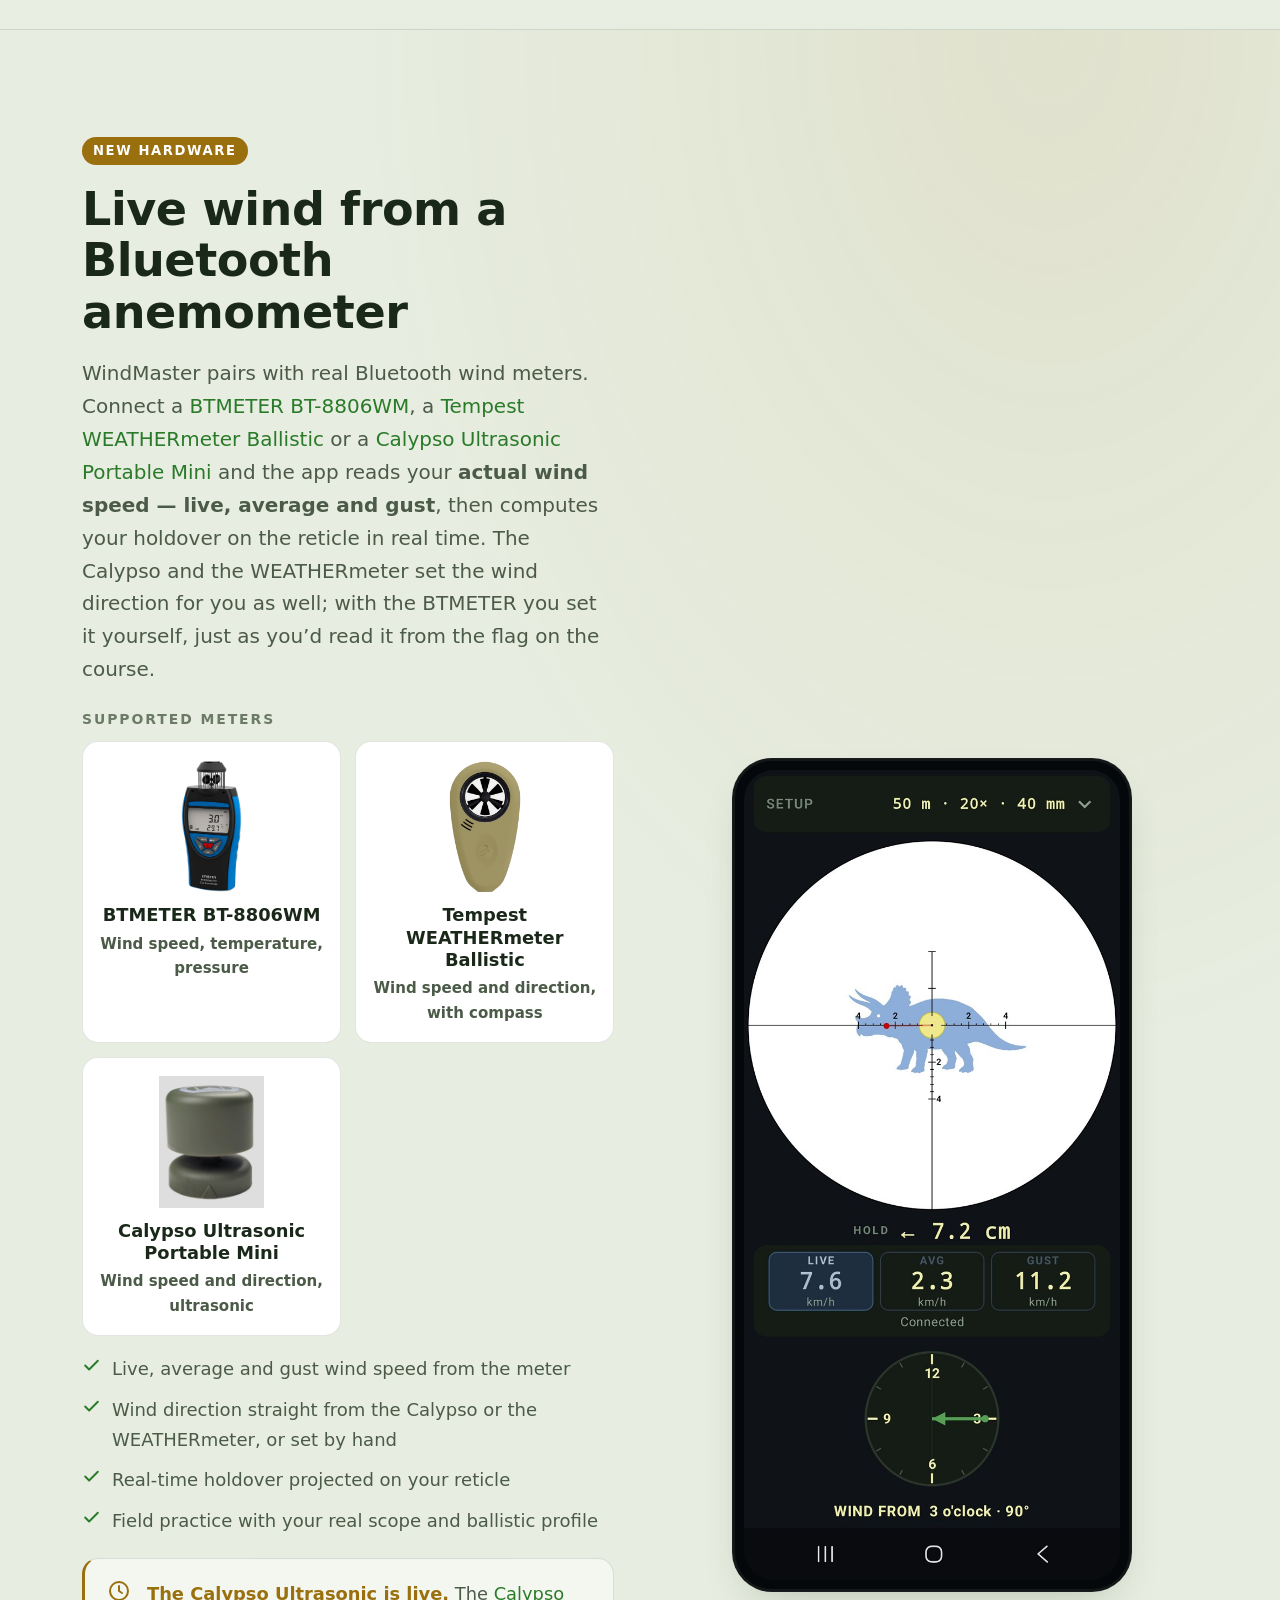
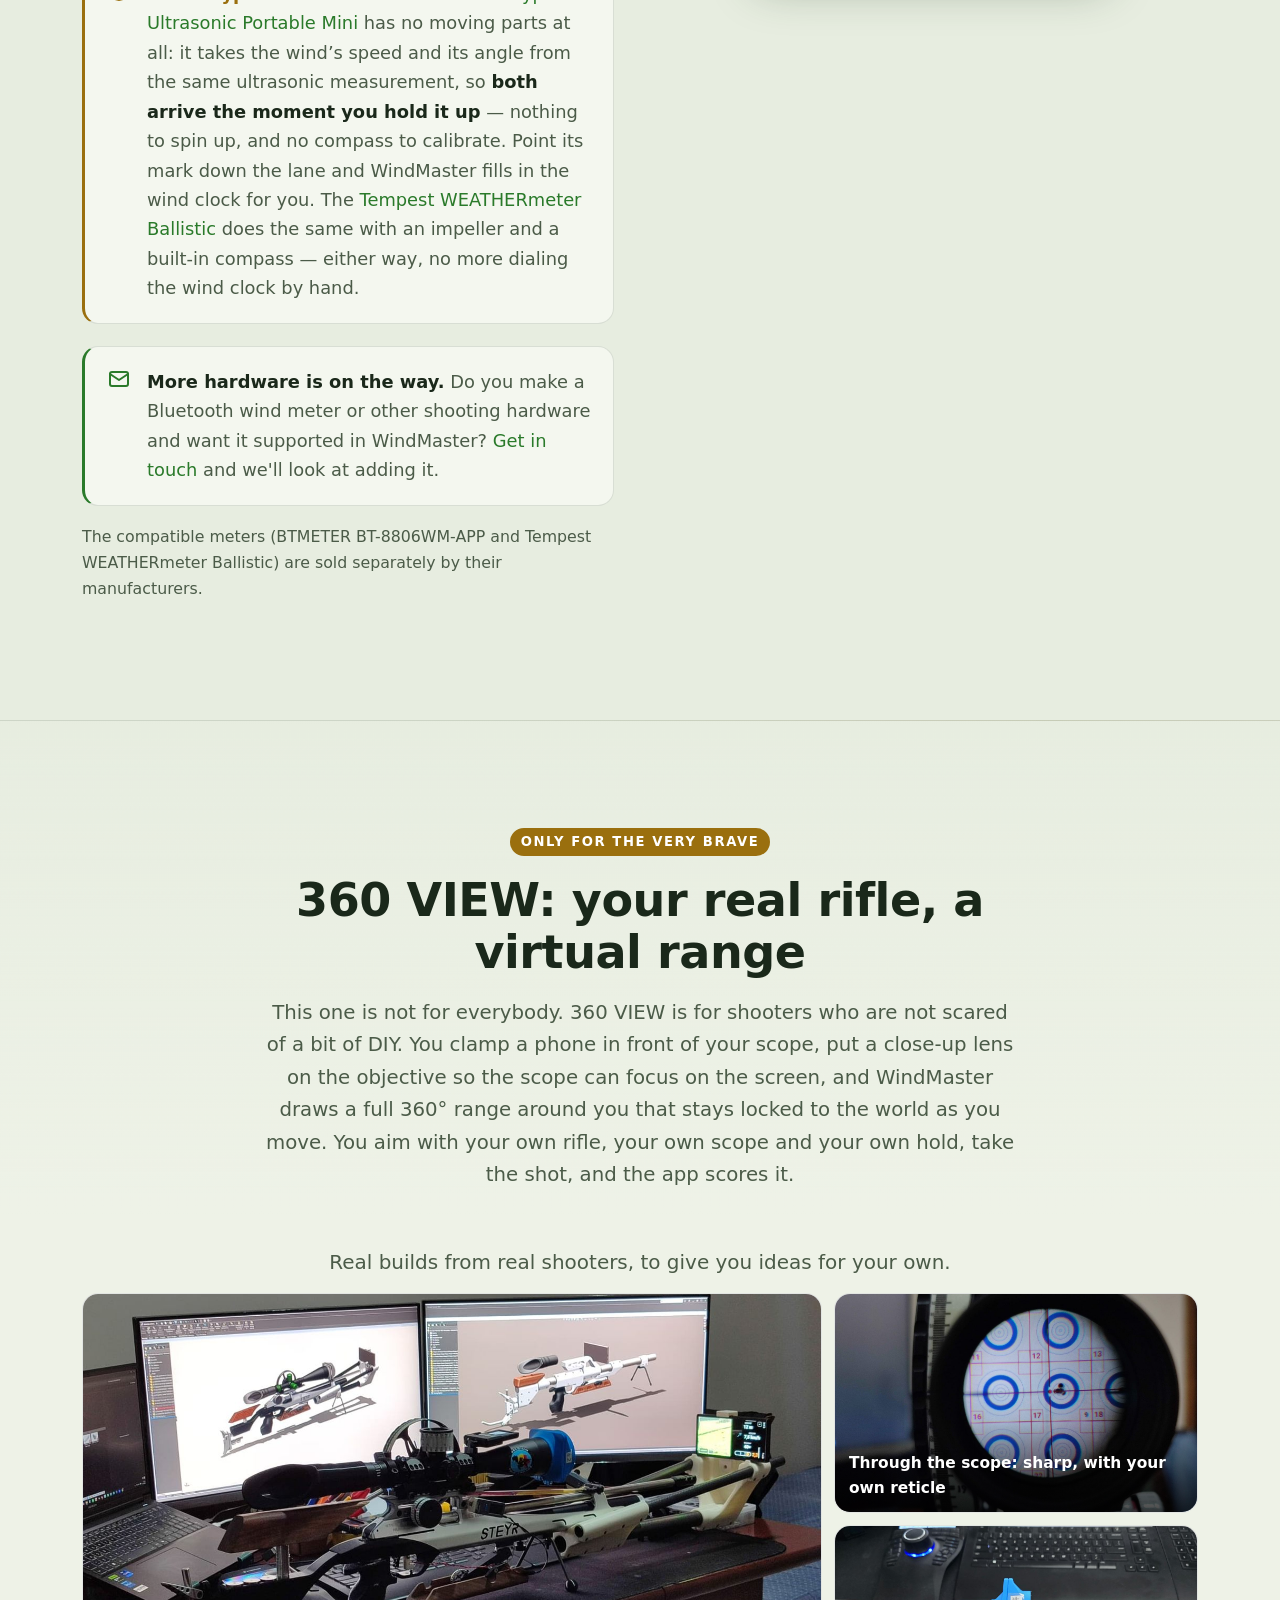
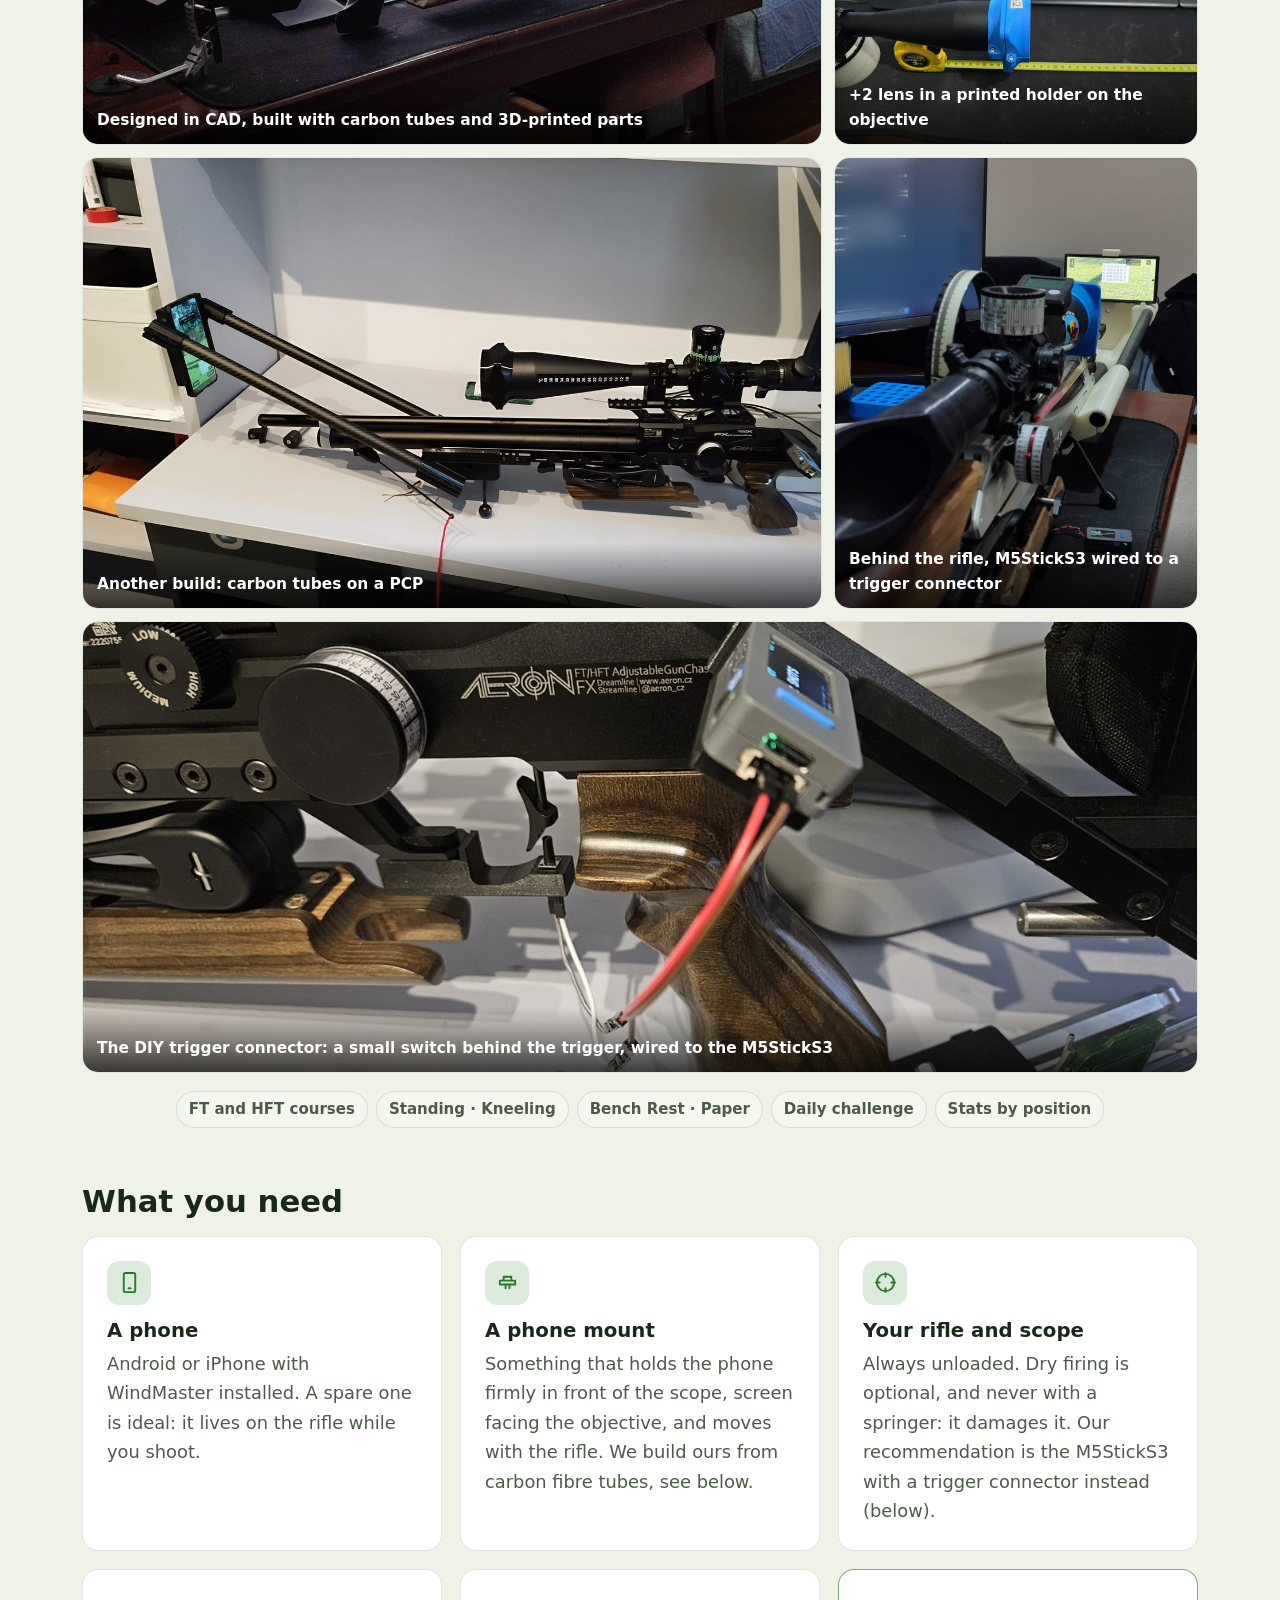
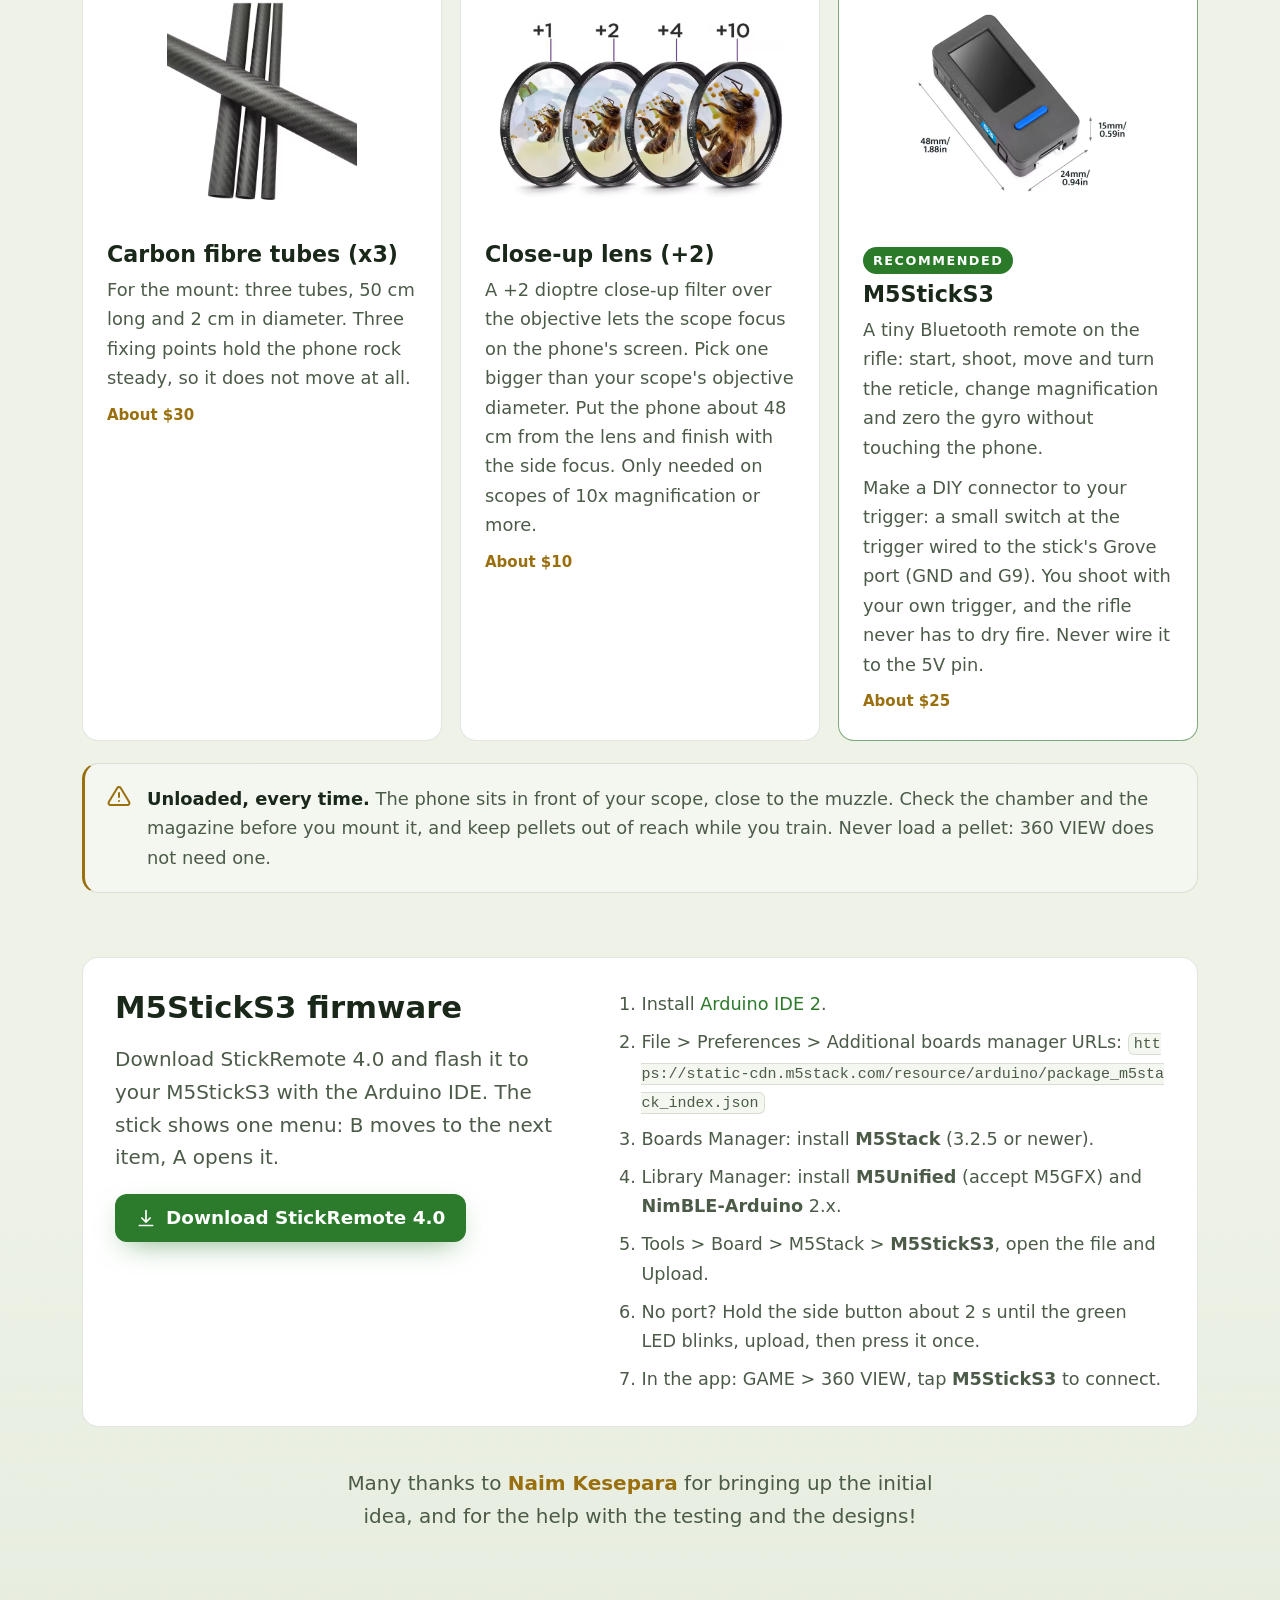
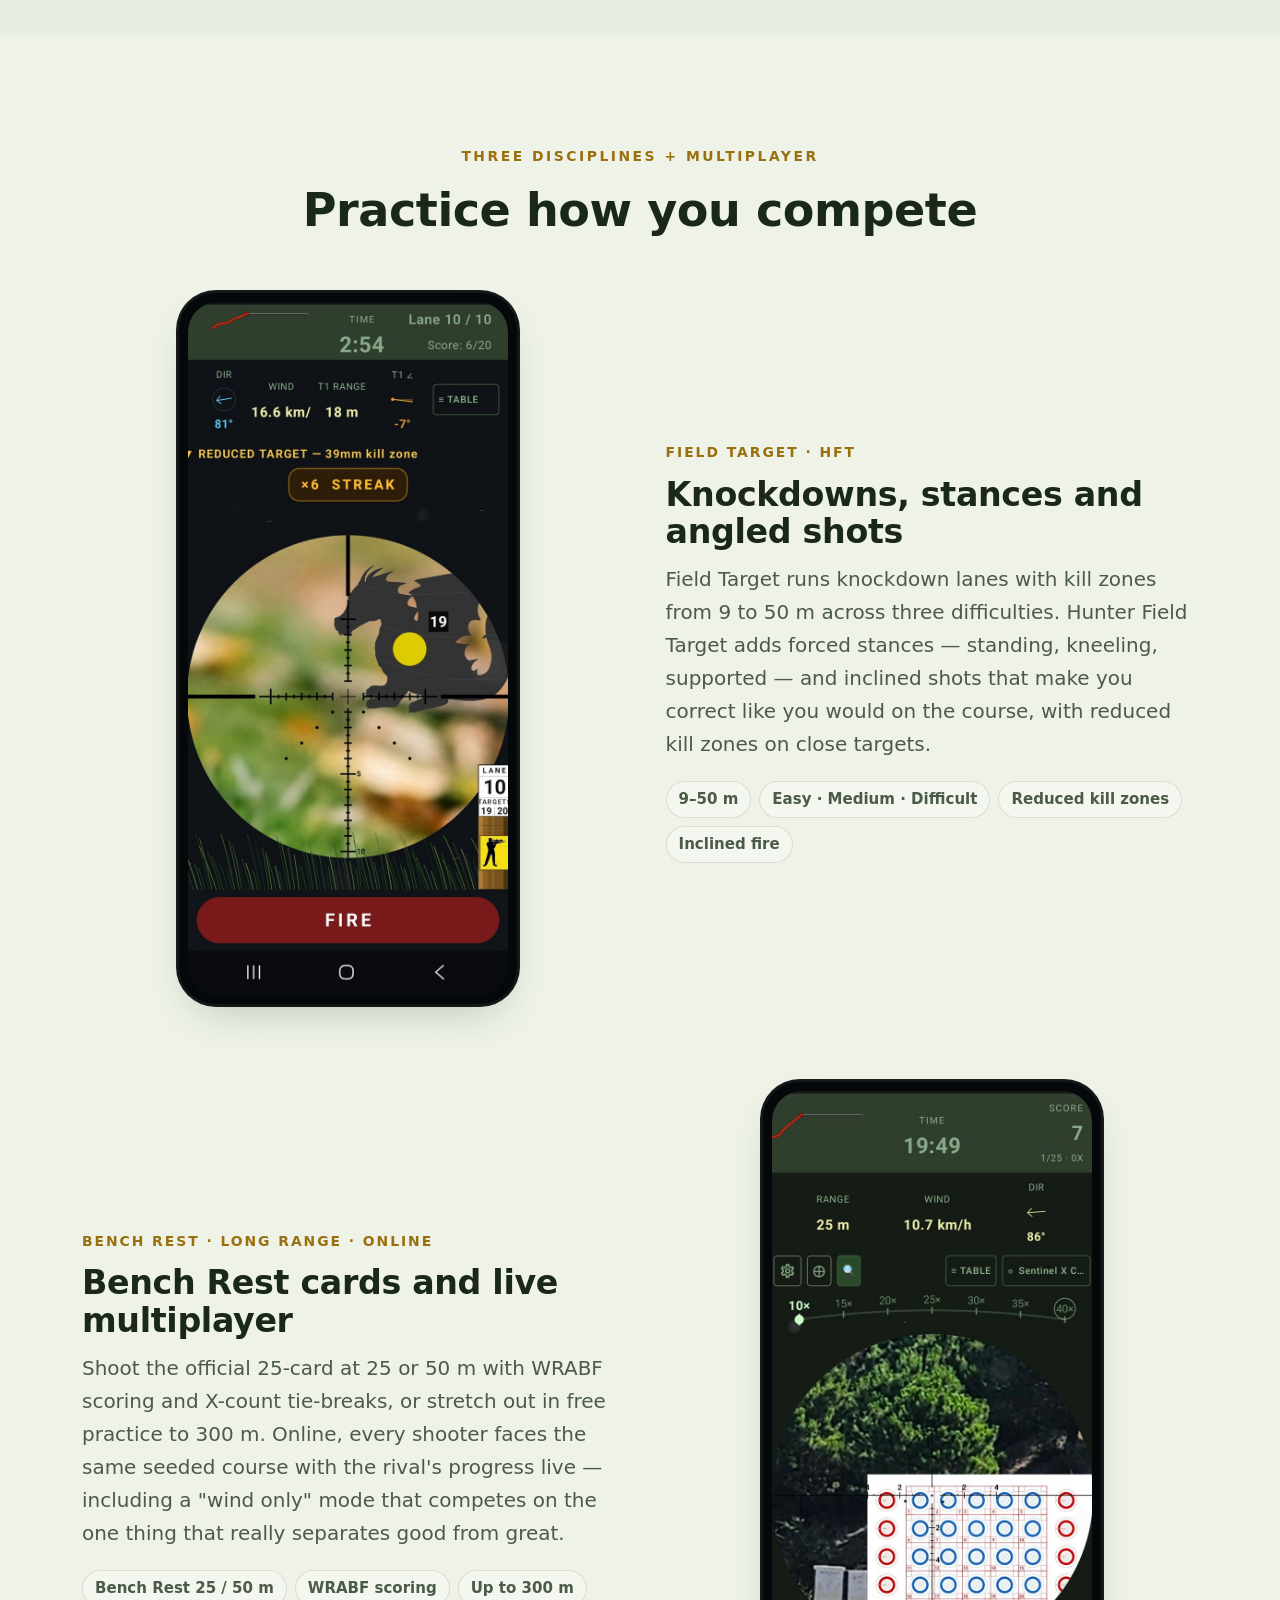
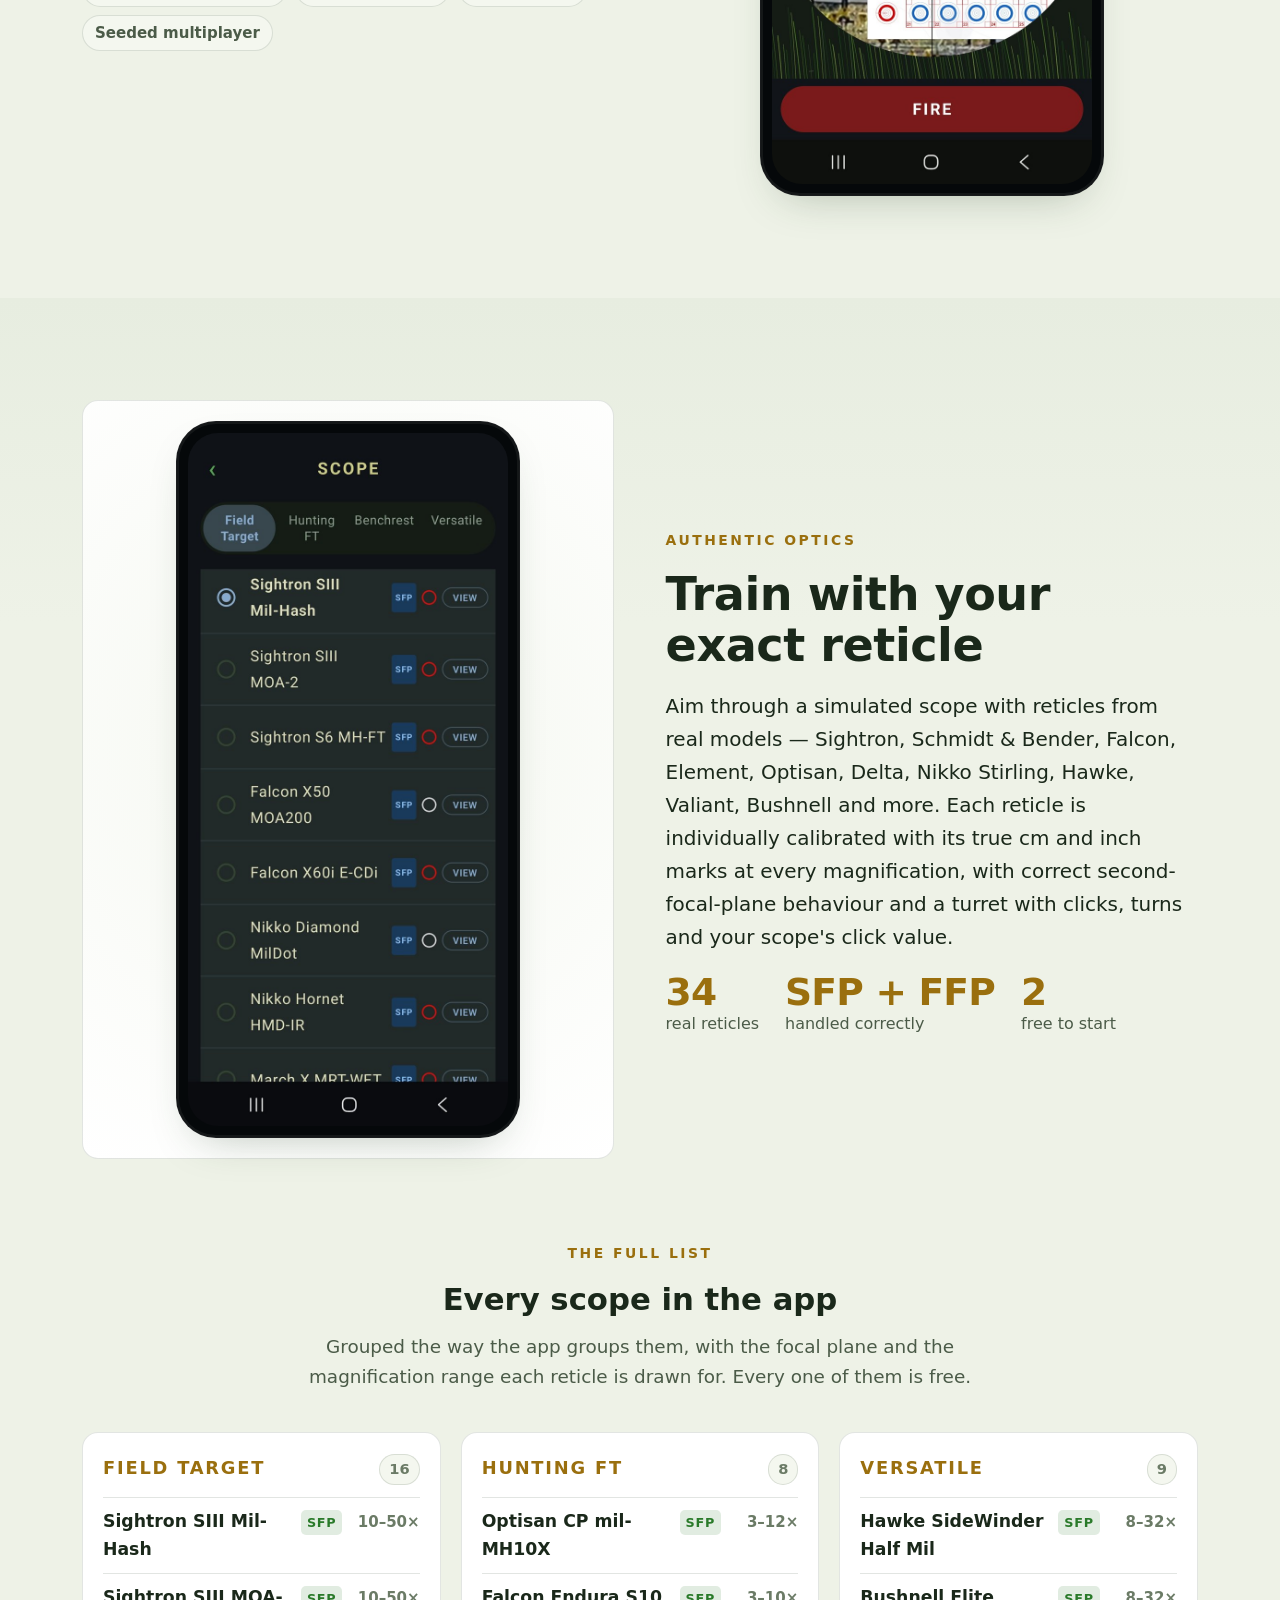
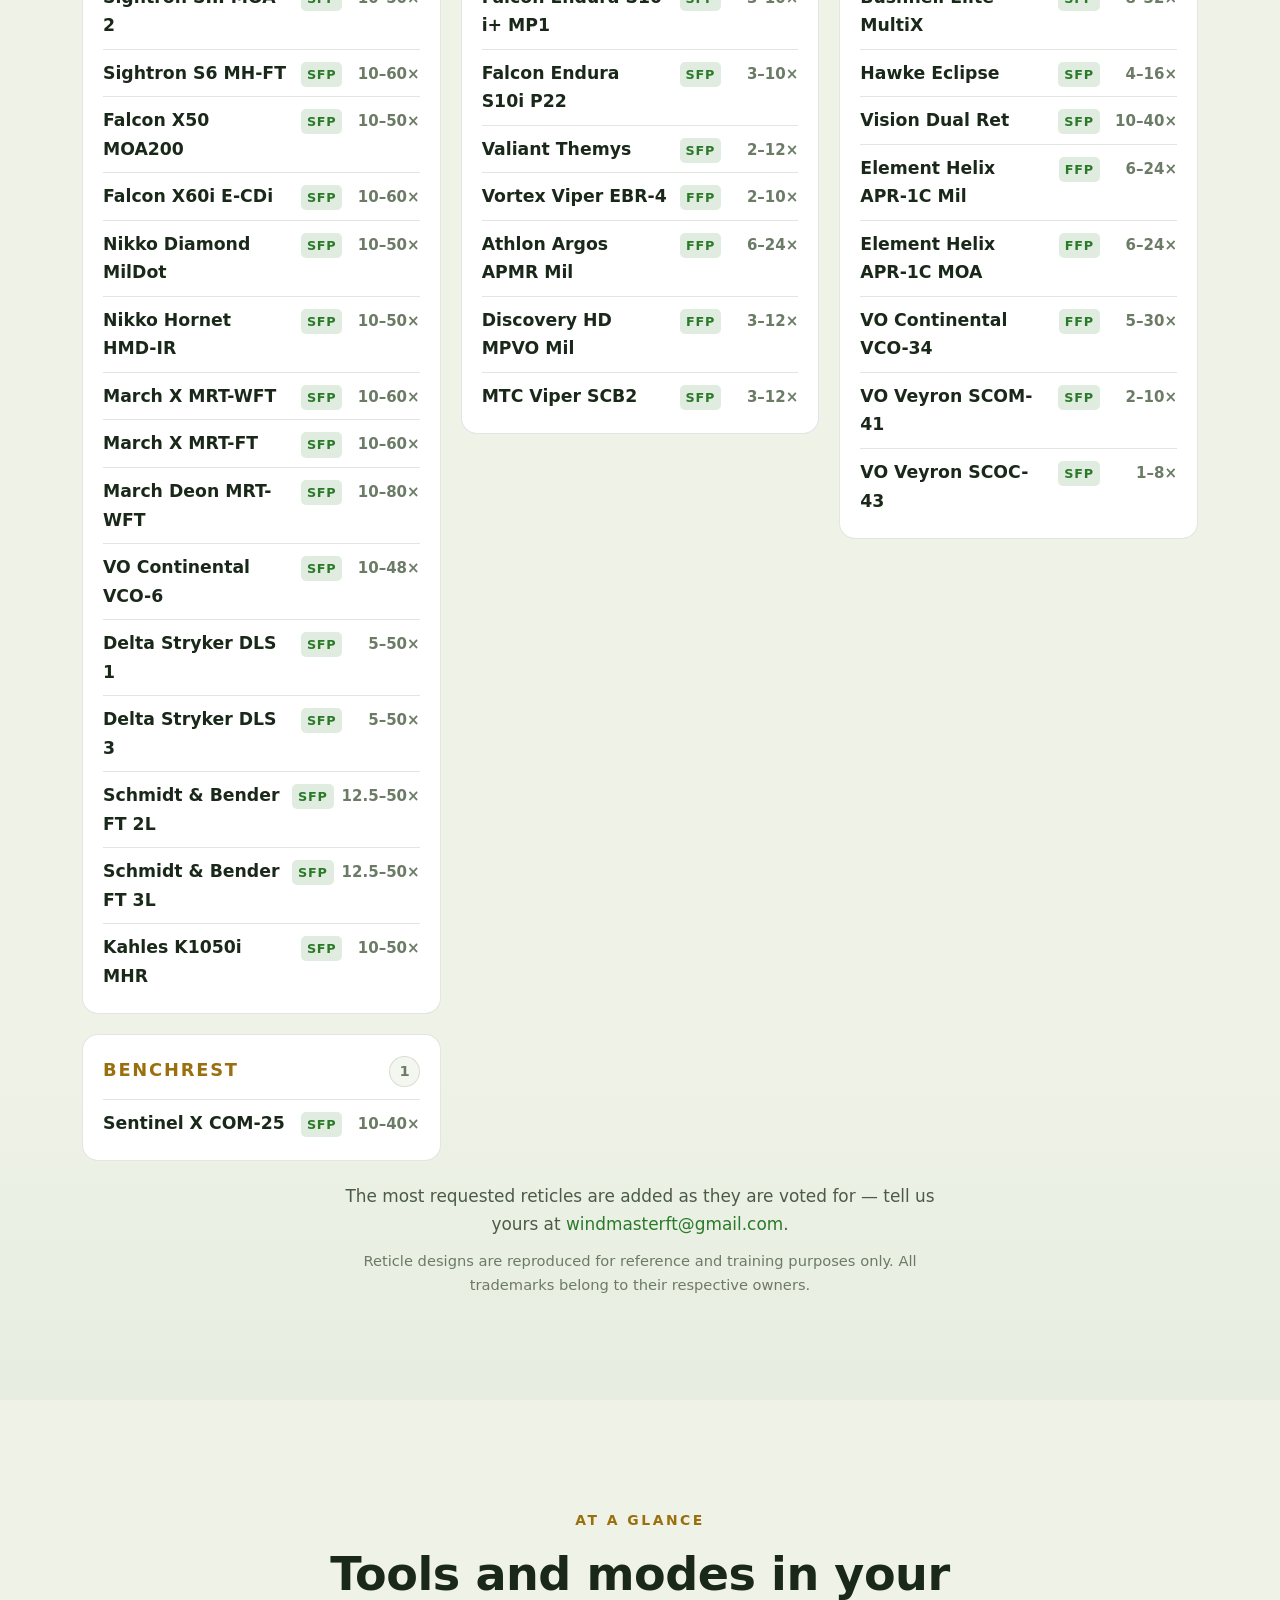
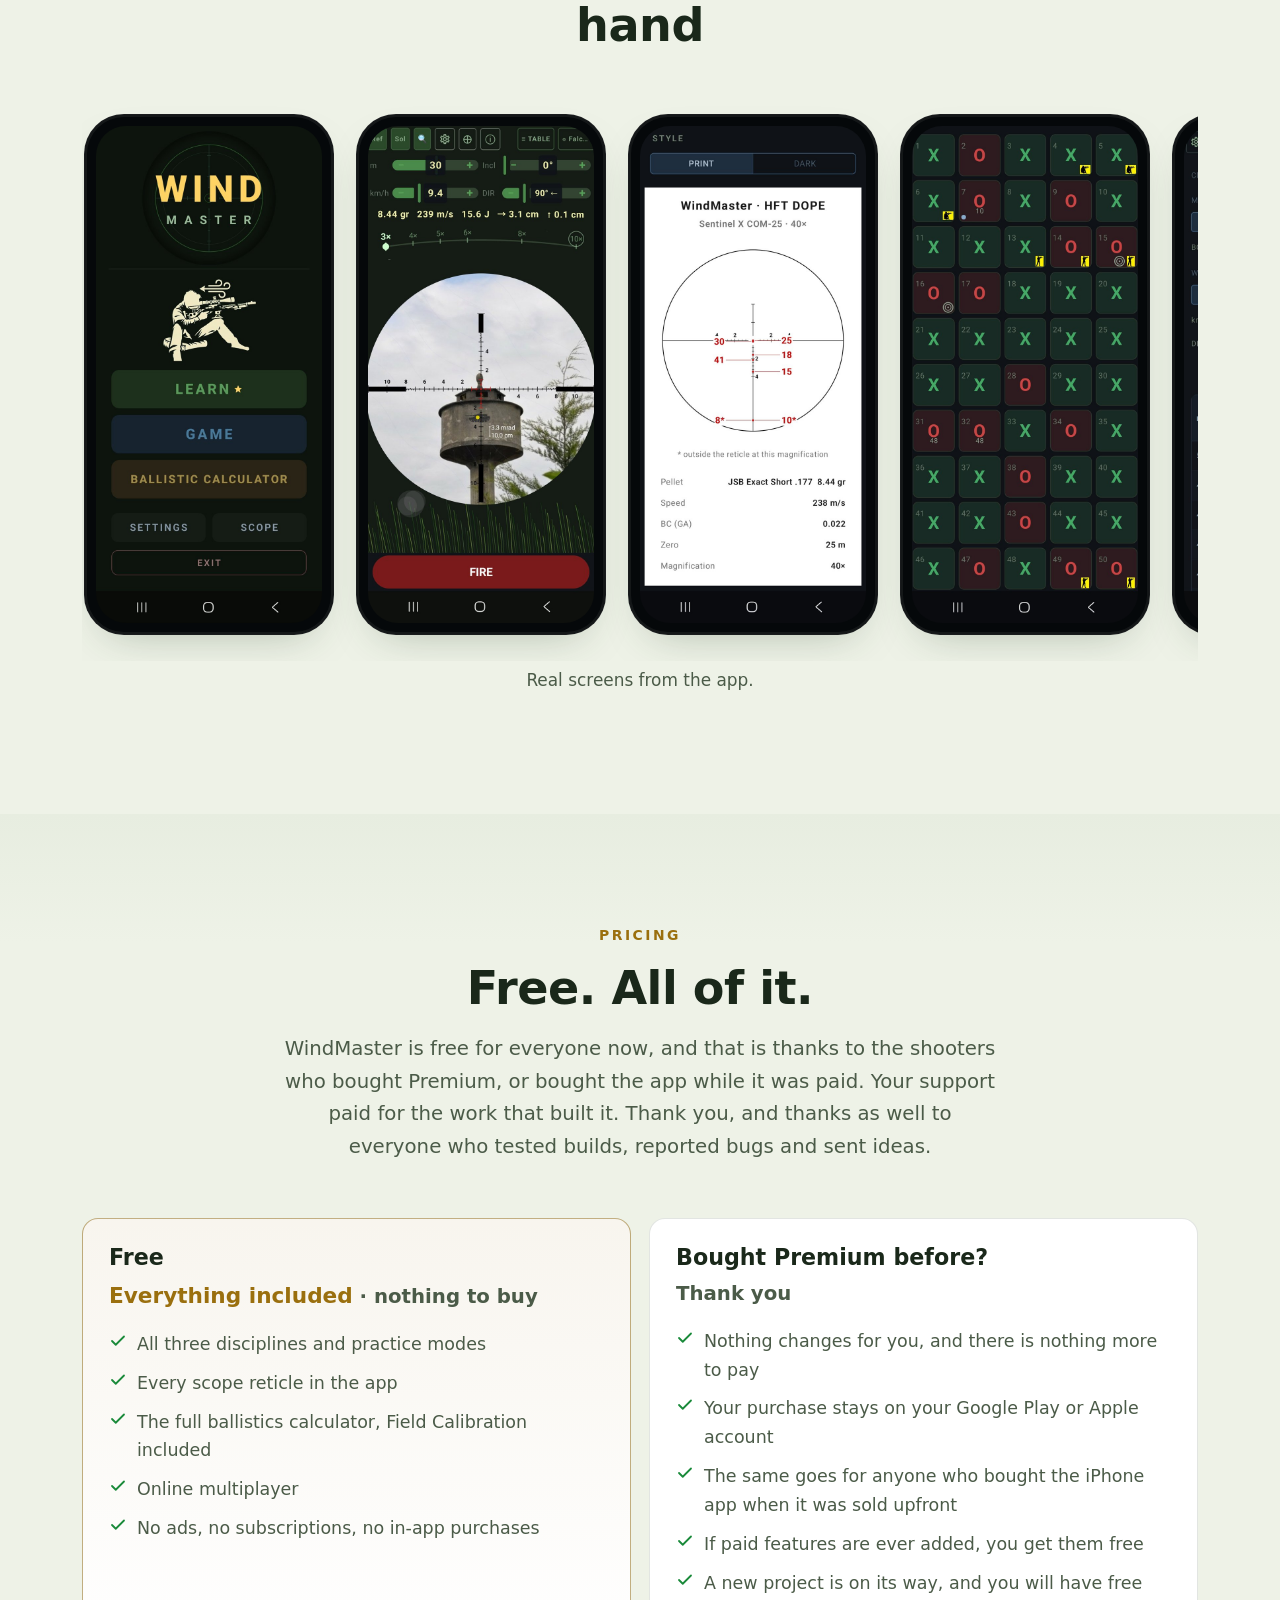
==== commit 7363b3cc: "Buy me a coffee (Ko-fi) link in the top nav on every page; header nav widened so it fits Co-Authored" ====
--- a/index.html
+++ b/index.html
@@ -45,6 +45,7 @@
       <a href="#scopes" data-en="Scopes" data-es="Visores">Scopes</a>
       <a href="ballistics.html" data-en="How it works" data-es="Cómo funciona">How it works</a>
       <a href="#contact" data-en="Contact" data-es="Contacto">Contact</a>
+      <a class="nav-coffee" href="https://ko-fi.com/windmasterft" target="_blank" rel="noopener">☕ <span data-en="Buy me a coffee" data-es="Invítame a un café">Buy me a coffee</span></a>
     </div>
     <div class="nav-tools">
       <div class="toggle-group" role="group" aria-label="Language">
--- a/assets/css/styles.css
+++ b/assets/css/styles.css
@@ -181,22 +181,23 @@
 }
 .nav {
   display: flex; align-items: center; gap: 18px;
-  height: 66px; max-width: var(--maxw); margin: 0 auto; padding: 0 22px;
-}
-.brand { display: flex; align-items: center; gap: 11px; font-weight: 800; letter-spacing: .02em; }
+  height: 66px; max-width: 1440px; margin: 0 auto; padding: 0 22px;
+}
+.brand { display: flex; flex-shrink: 0; align-items: center; gap: 11px; font-weight: 800; letter-spacing: .02em; }
 .brand img { width: 34px; height: 34px; border-radius: 9px; }
 .brand .wm-wind { color: var(--wind); }
 .brand .wm-master { color: var(--master); font-weight: 700; }
 .brand-logotype { display: flex; flex-direction: column; line-height: .96; }
 .brand-logotype .wm-wind { font-size: 1.02rem; letter-spacing: .22em; }
 .brand-logotype .wm-master { font-size: .62rem; letter-spacing: .34em; }
-.nav-links { display: flex; align-items: center; gap: 6px; margin-left: auto; }
+.nav-links { display: flex; align-items: center; gap: 2px; margin-left: auto; }
 .nav-links a {
   color: var(--text-dim); font-weight: 600; font-size: .93rem; white-space: nowrap;
-  padding: 8px 12px; border-radius: 9px; transition: color .15s, background .15s;
+  padding: 8px 10px; border-radius: 9px; transition: color .15s, background .15s;
 }
 .nav-links a:hover { color: var(--text); background: var(--surface-2); text-decoration: none; }
-.nav-tools { display: flex; align-items: center; gap: 8px; }
+.nav-links a.nav-coffee { color: var(--gold); }
+.nav-tools { display: flex; align-items: center; gap: 8px; margin-left: auto; }
 .toggle-group { display: inline-flex; background: var(--surface-2); border: 1px solid var(--border); border-radius: 999px; padding: 3px; }
 .toggle-group button {
   border: 0; background: transparent; color: var(--text-dim);
@@ -219,7 +220,7 @@
   :root:not([data-theme="dark"]) .theme-sun { display: none; }
   :root:not([data-theme="dark"]) .theme-moon { display: block; }
 }
-.nav-cta { display: inline-flex; }
+.nav-cta { display: inline-flex; white-space: nowrap; }
 .hamburger { display: none; }
 
 /* ---- Buttons ---- */
@@ -622,7 +623,7 @@
   .mode-media { order: -1; }
   .tiers { grid-template-columns: 1fr; }
 }
-@media (max-width: 1180px) {
+@media (max-width: 1440px) {
   .nav-links { display: none; }
   .nav-links.open {
     display: flex; position: absolute; top: 66px; left: 0; right: 0; flex-direction: column;
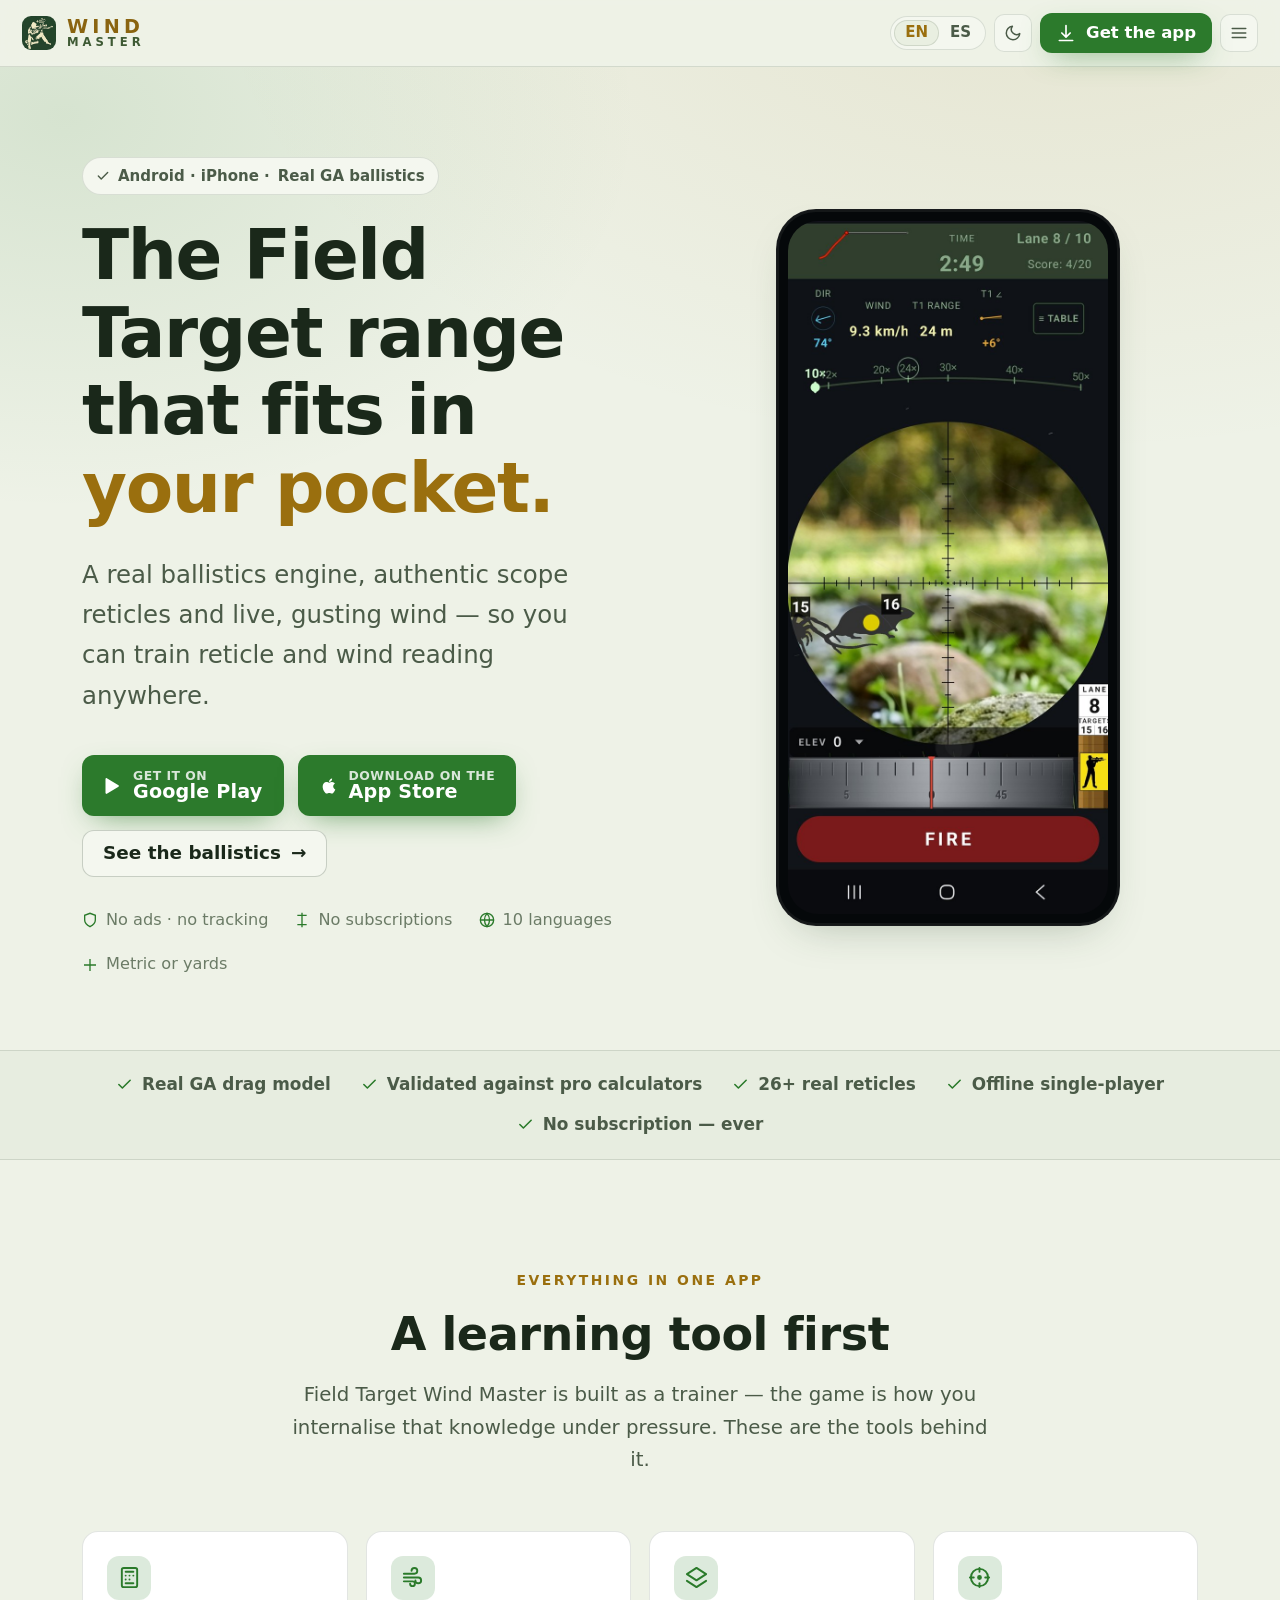
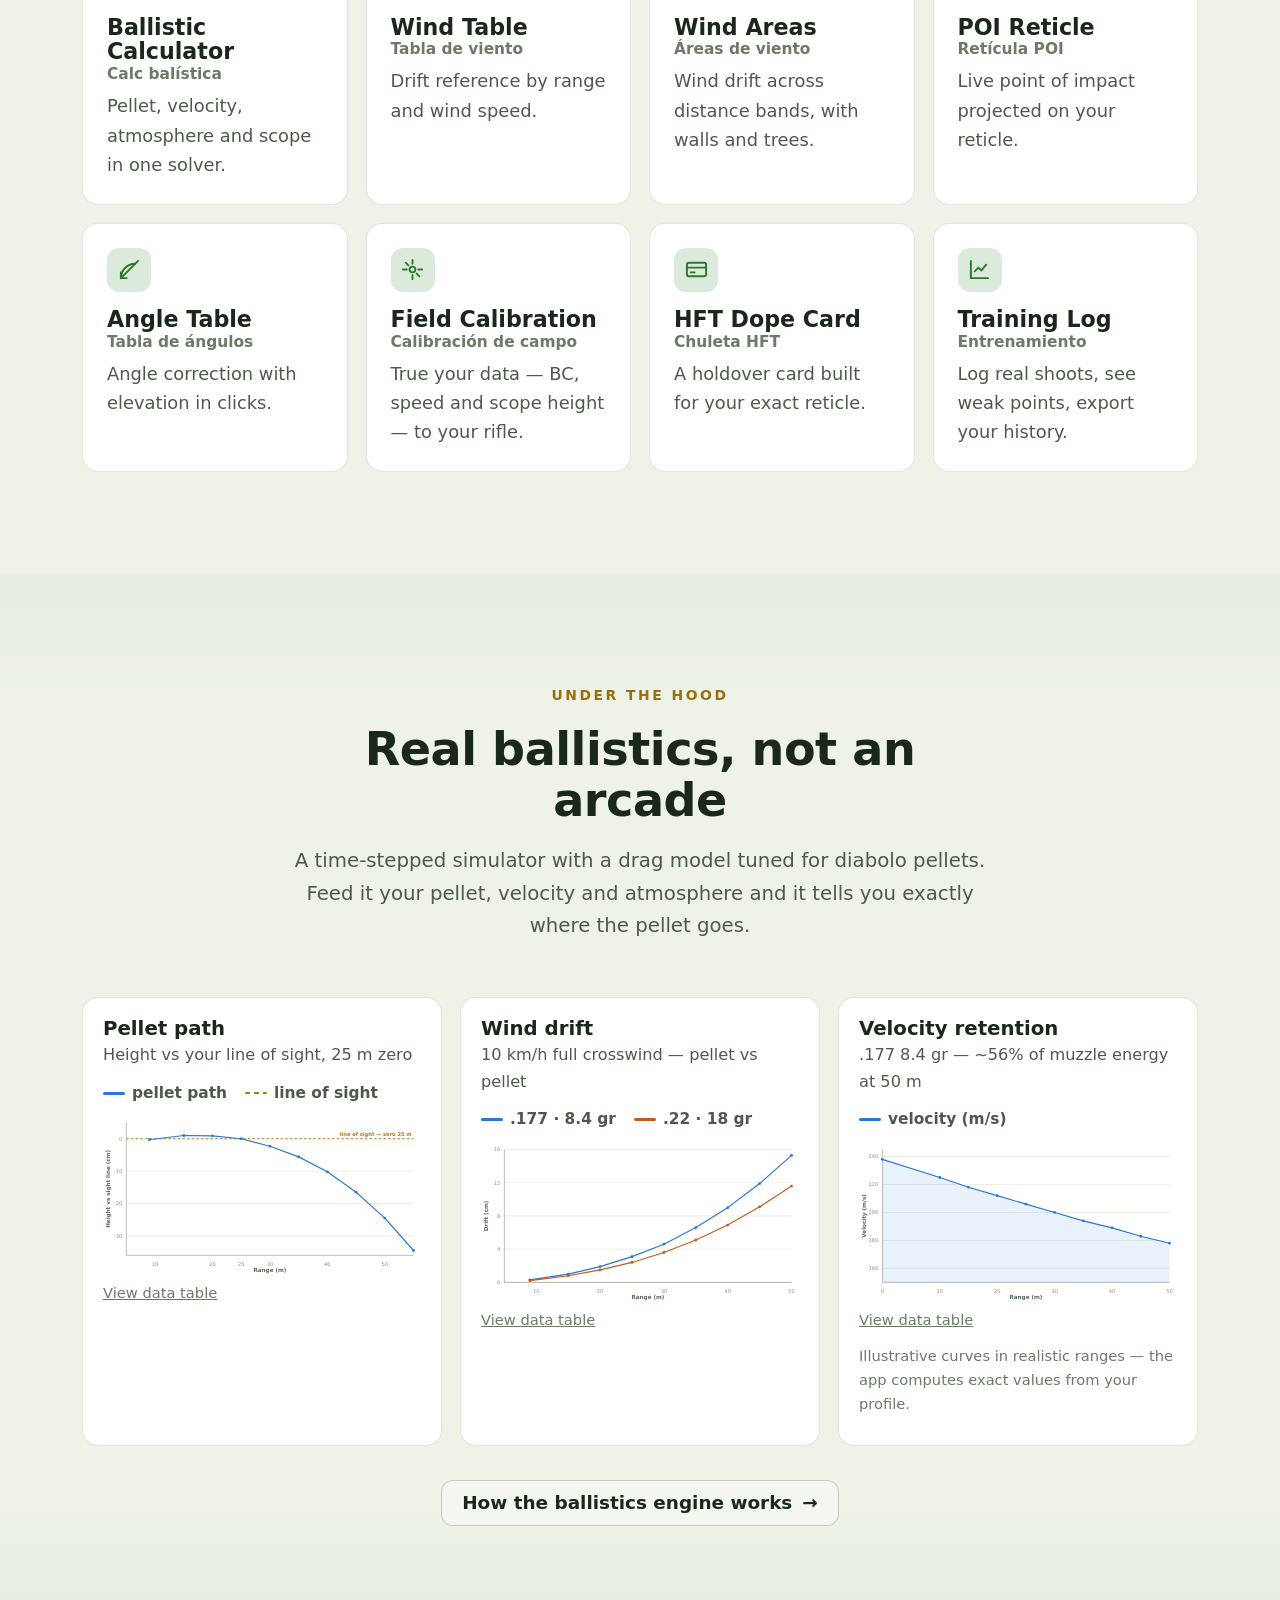
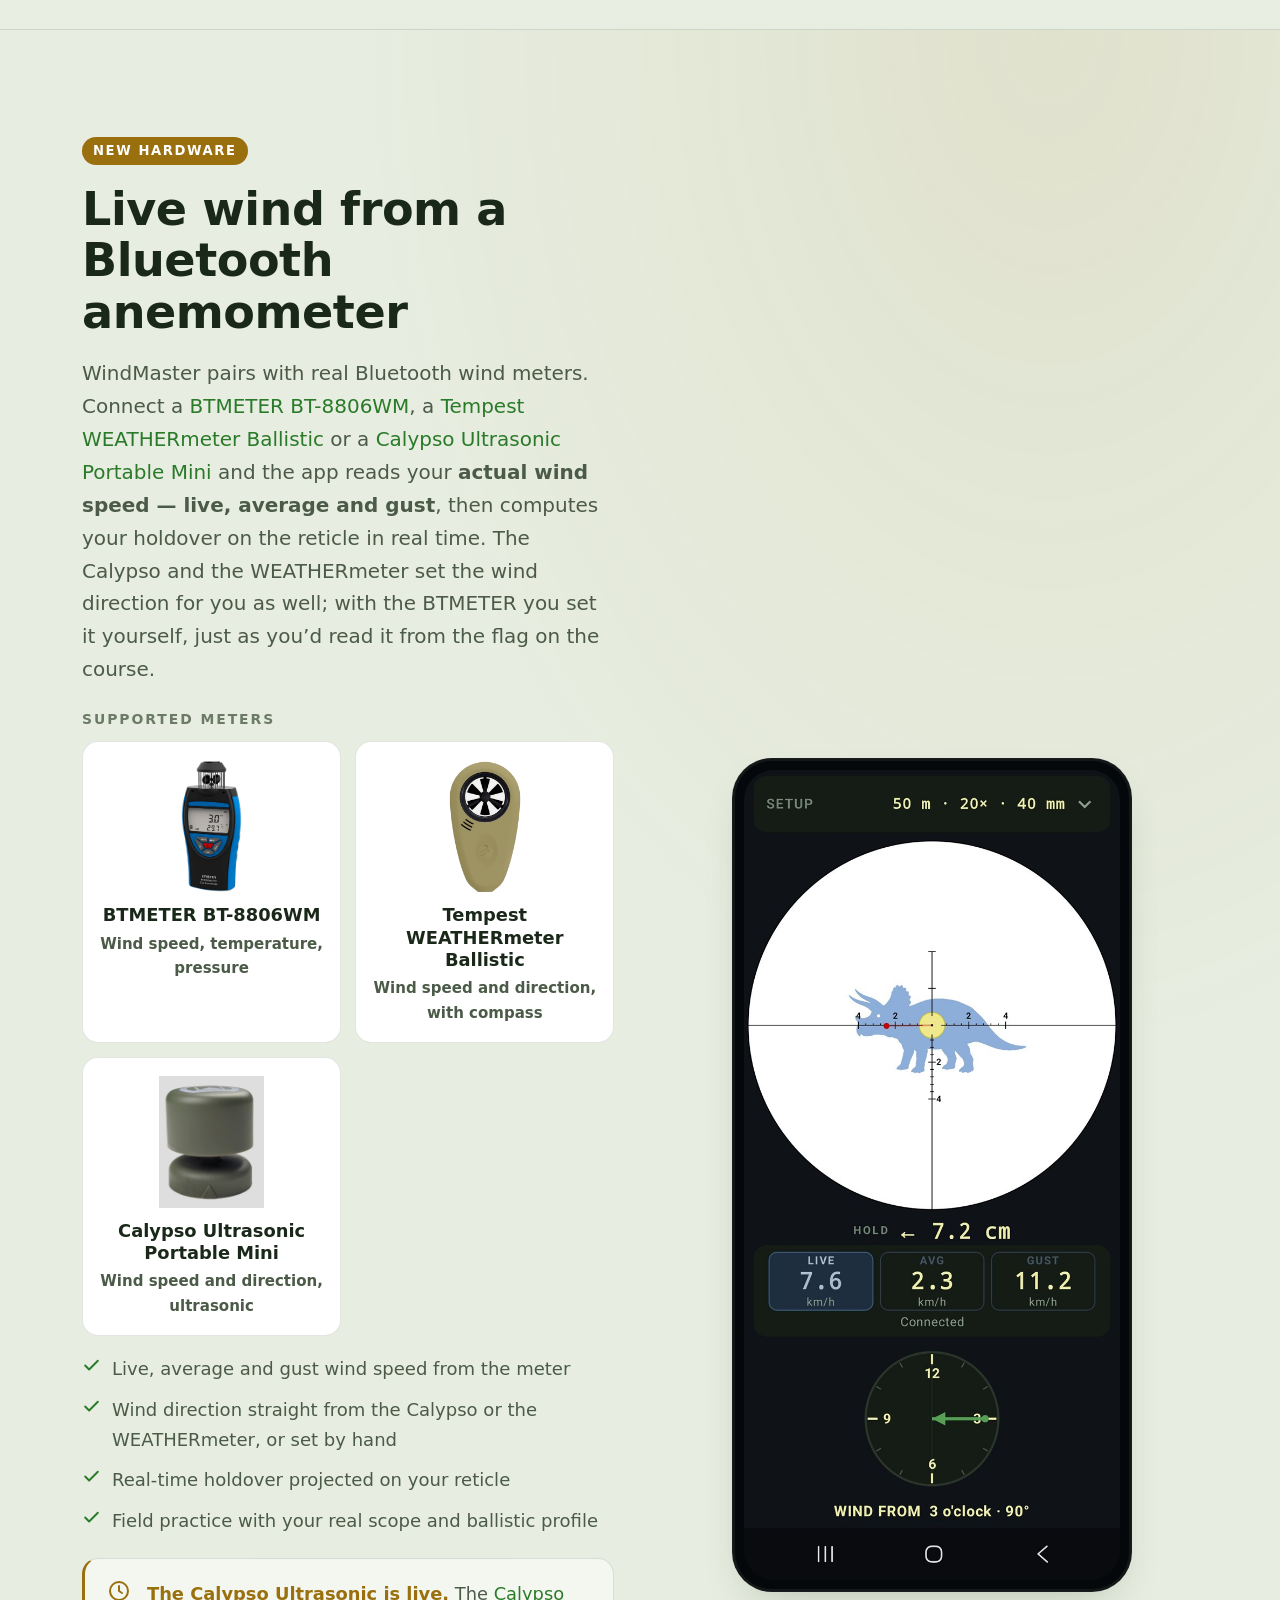
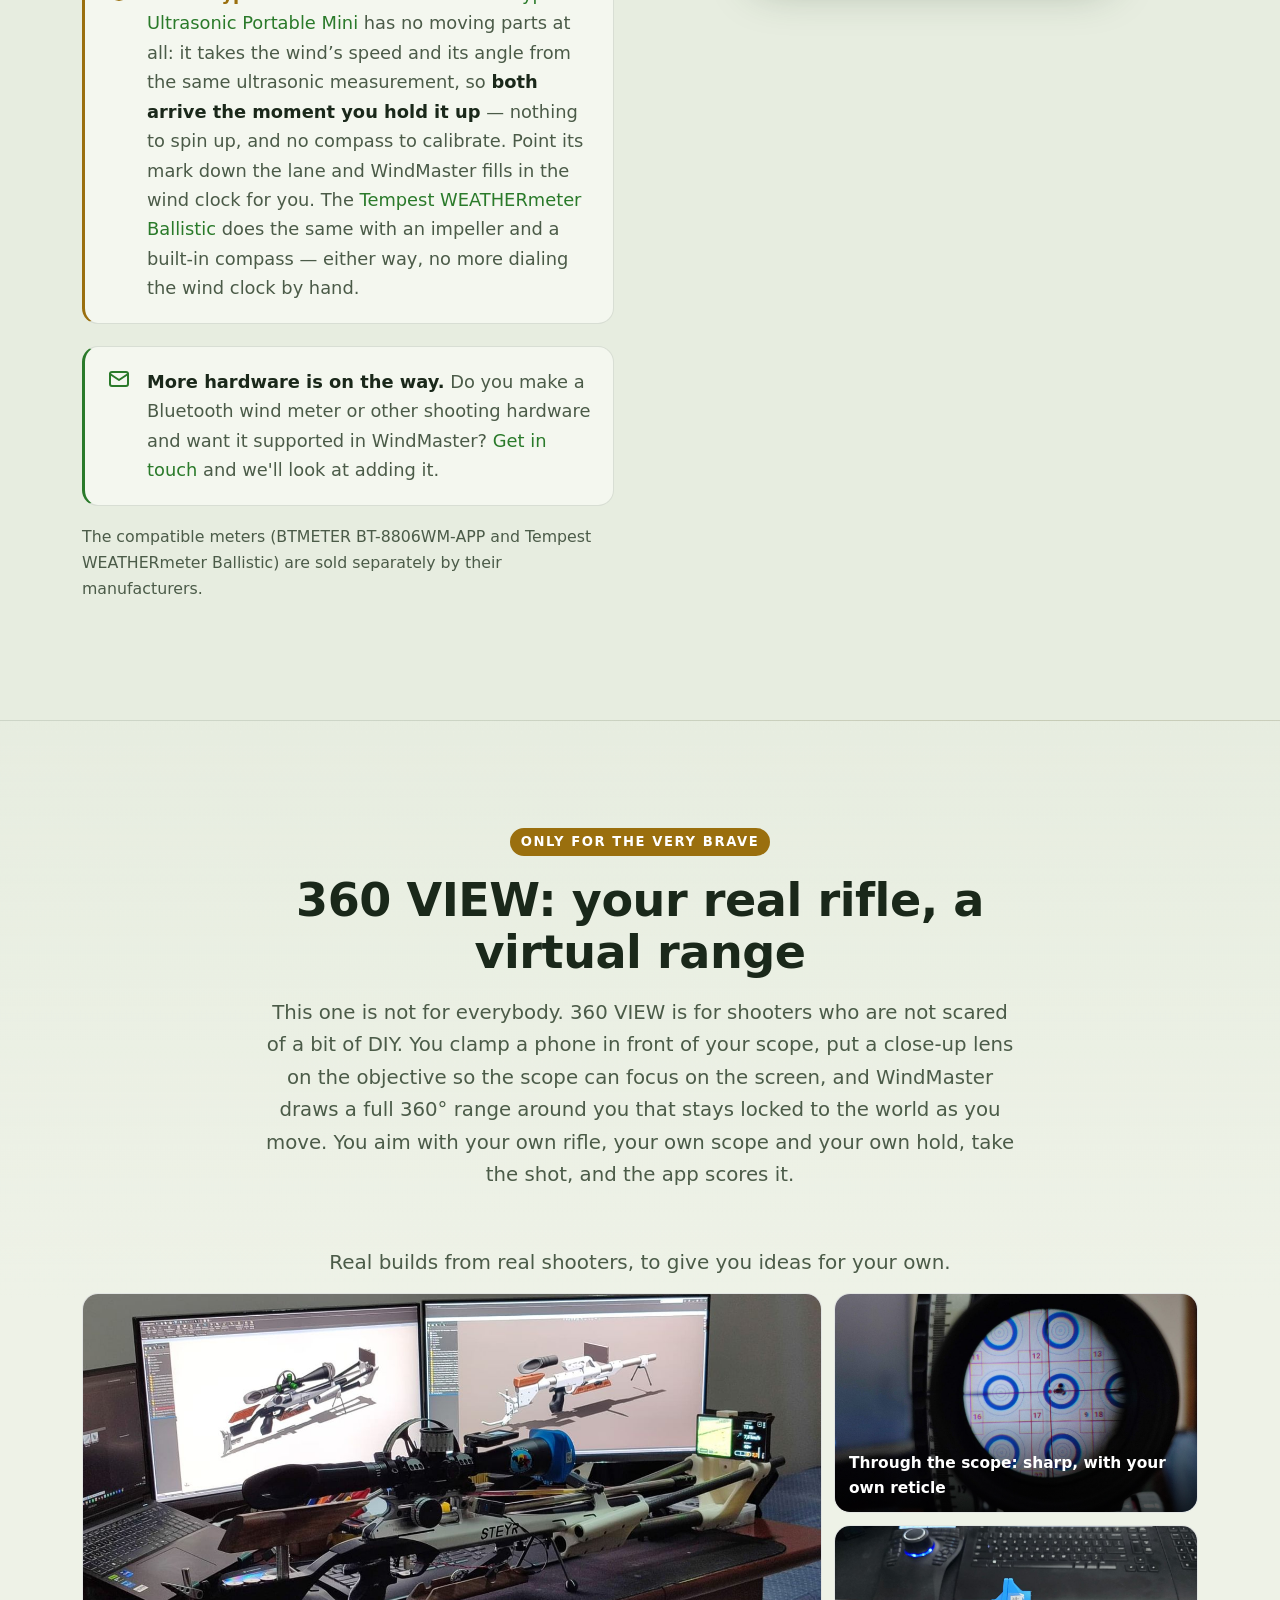
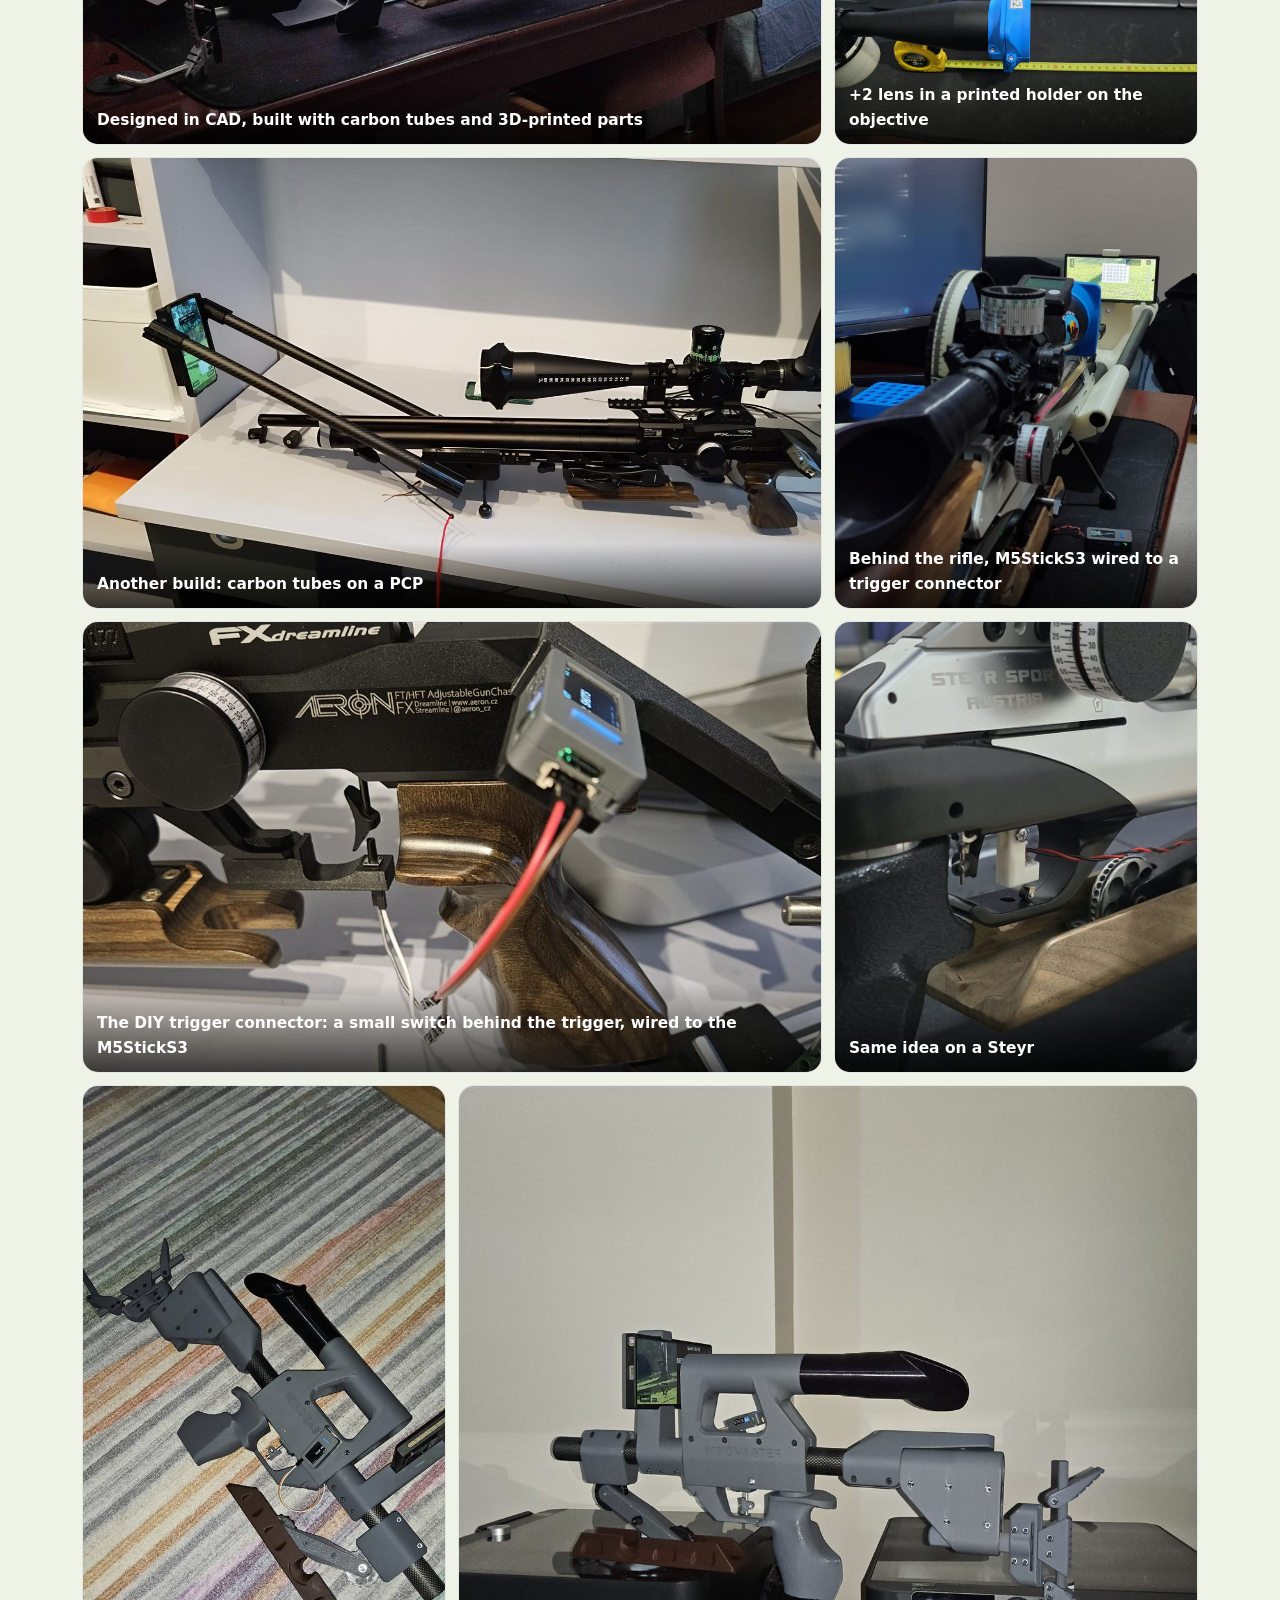
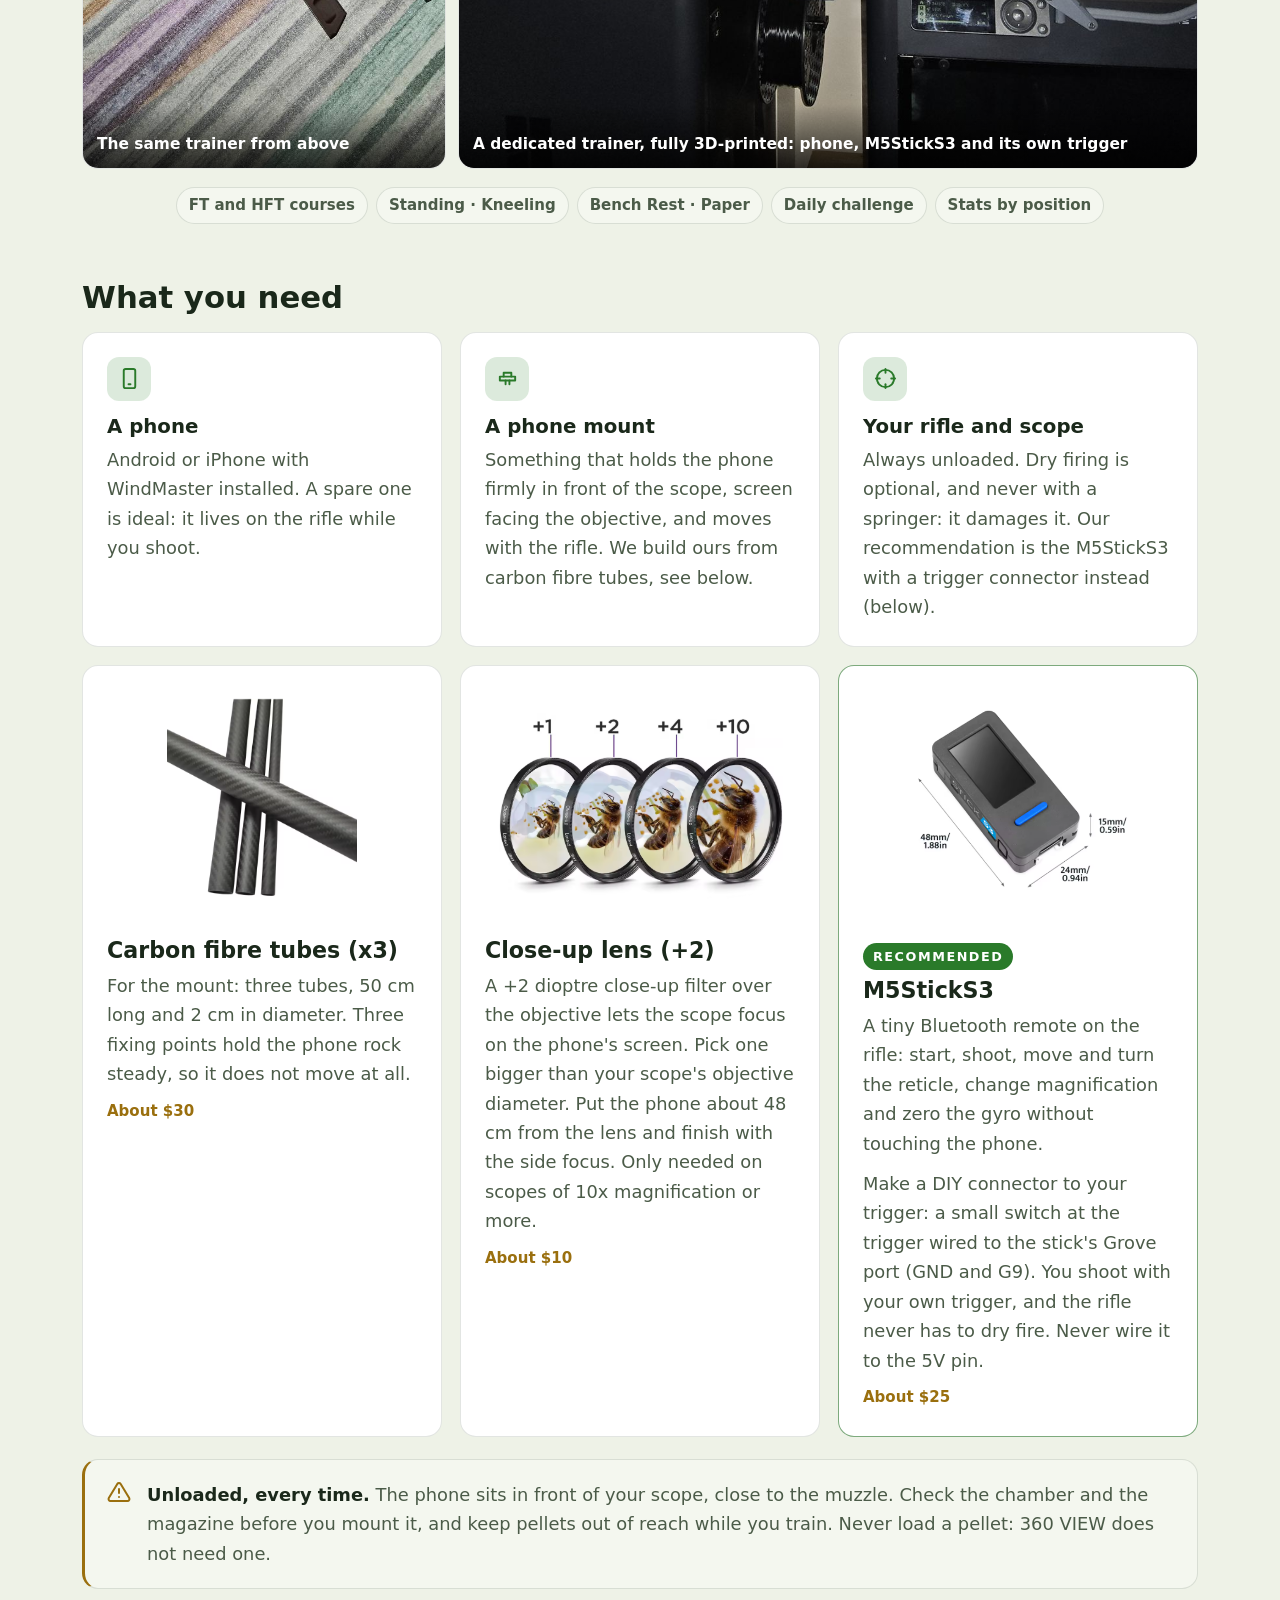
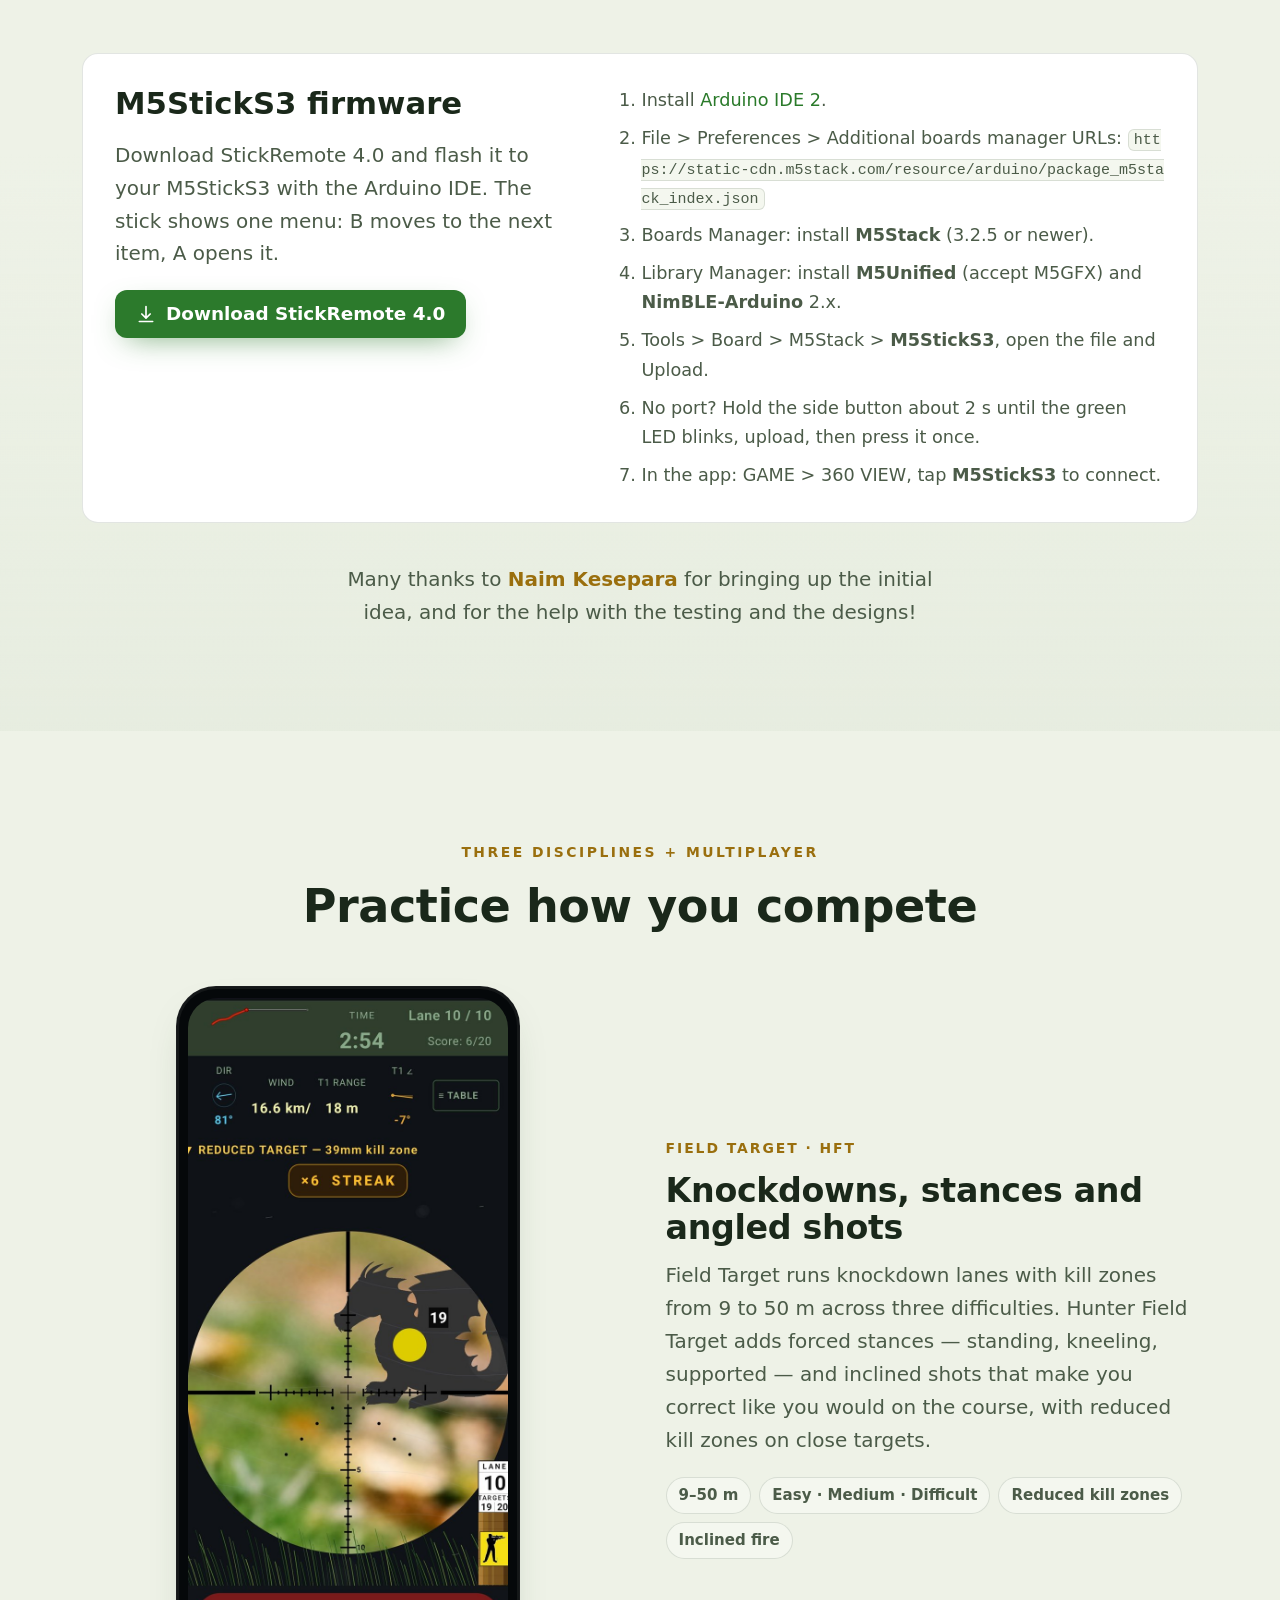
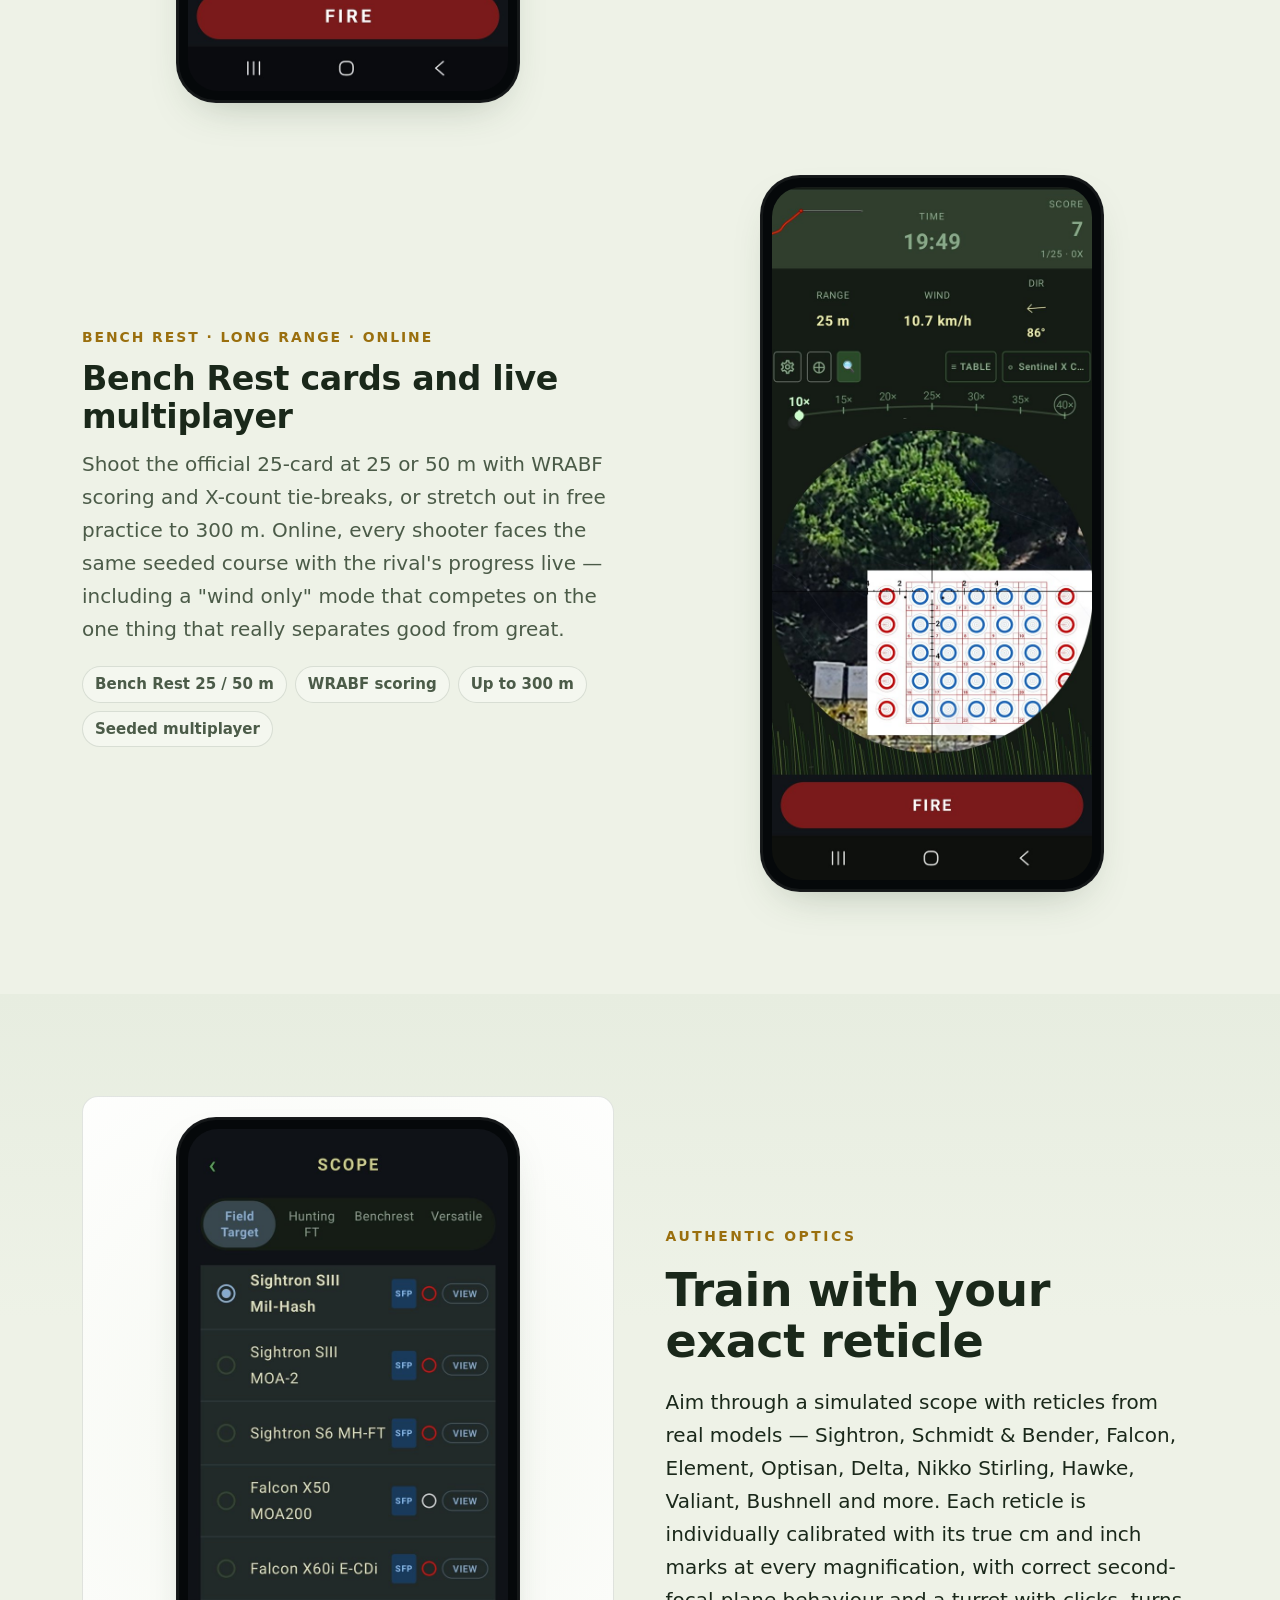
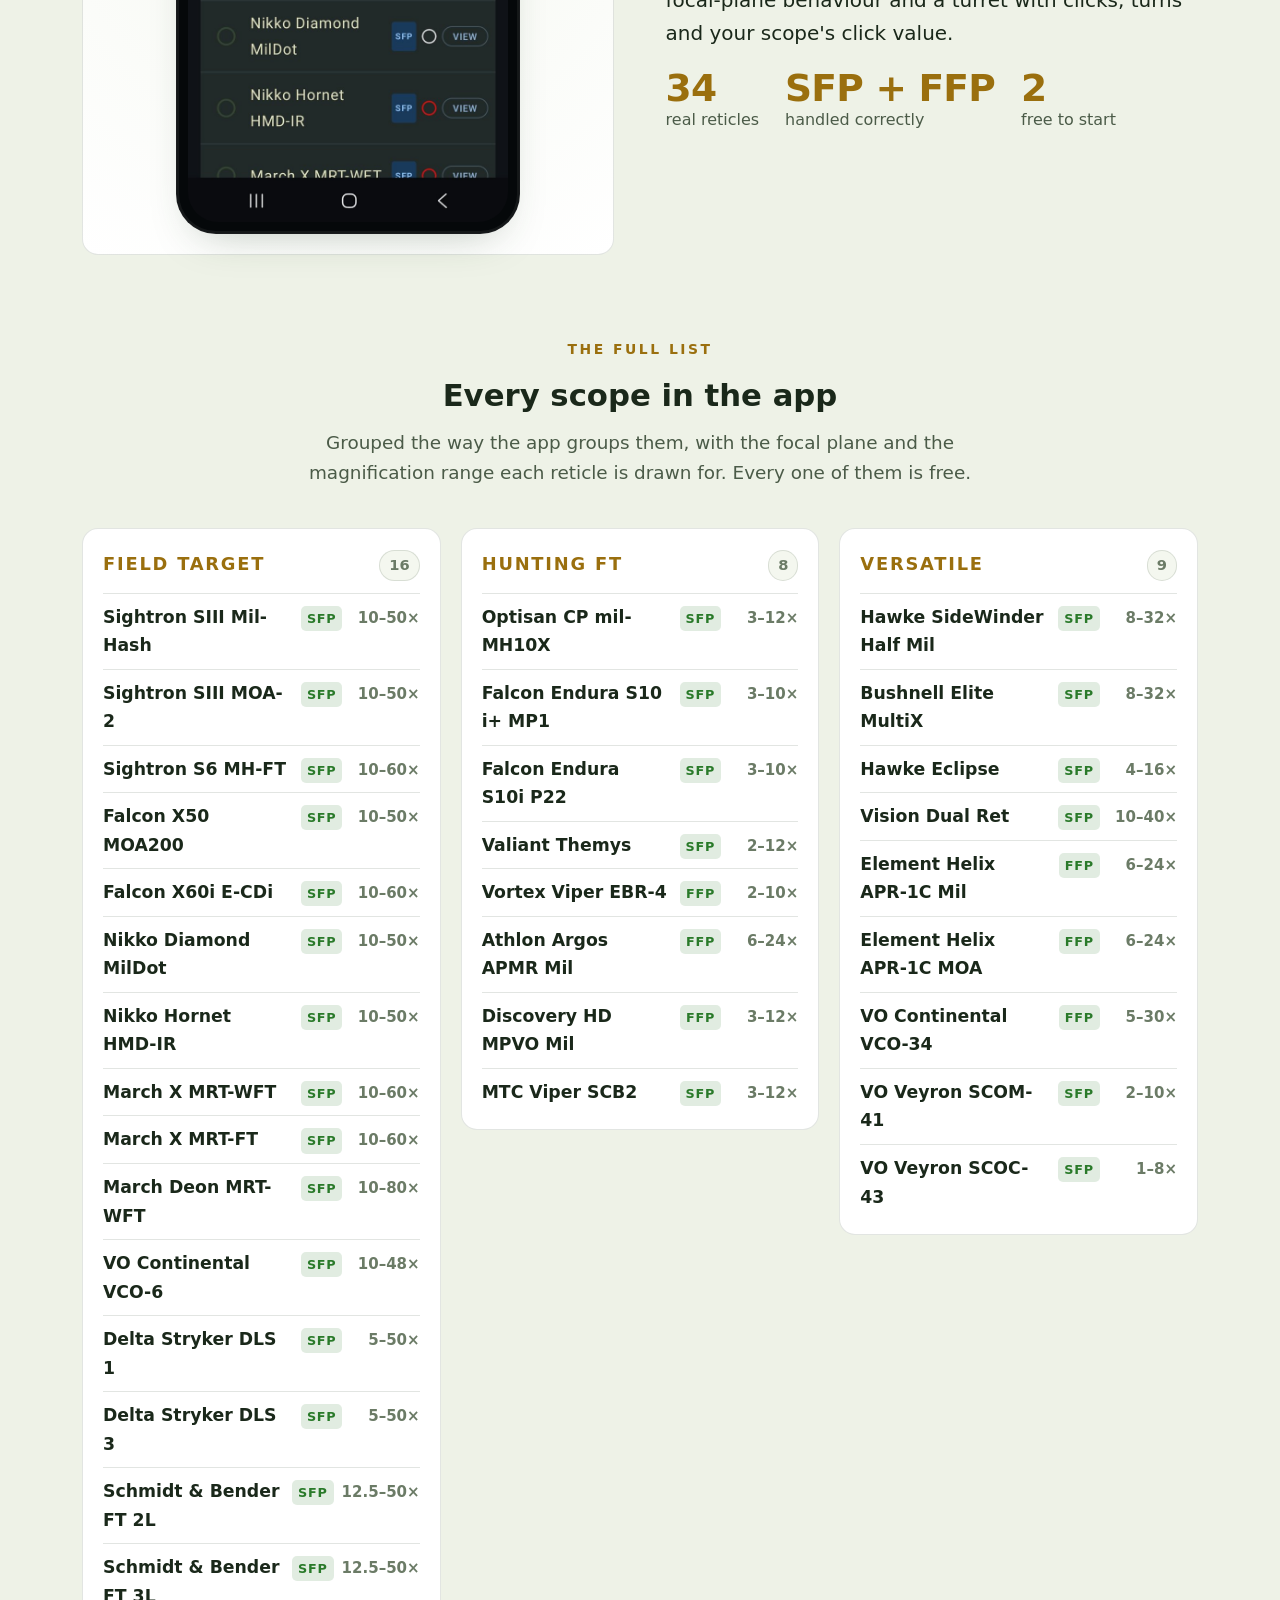
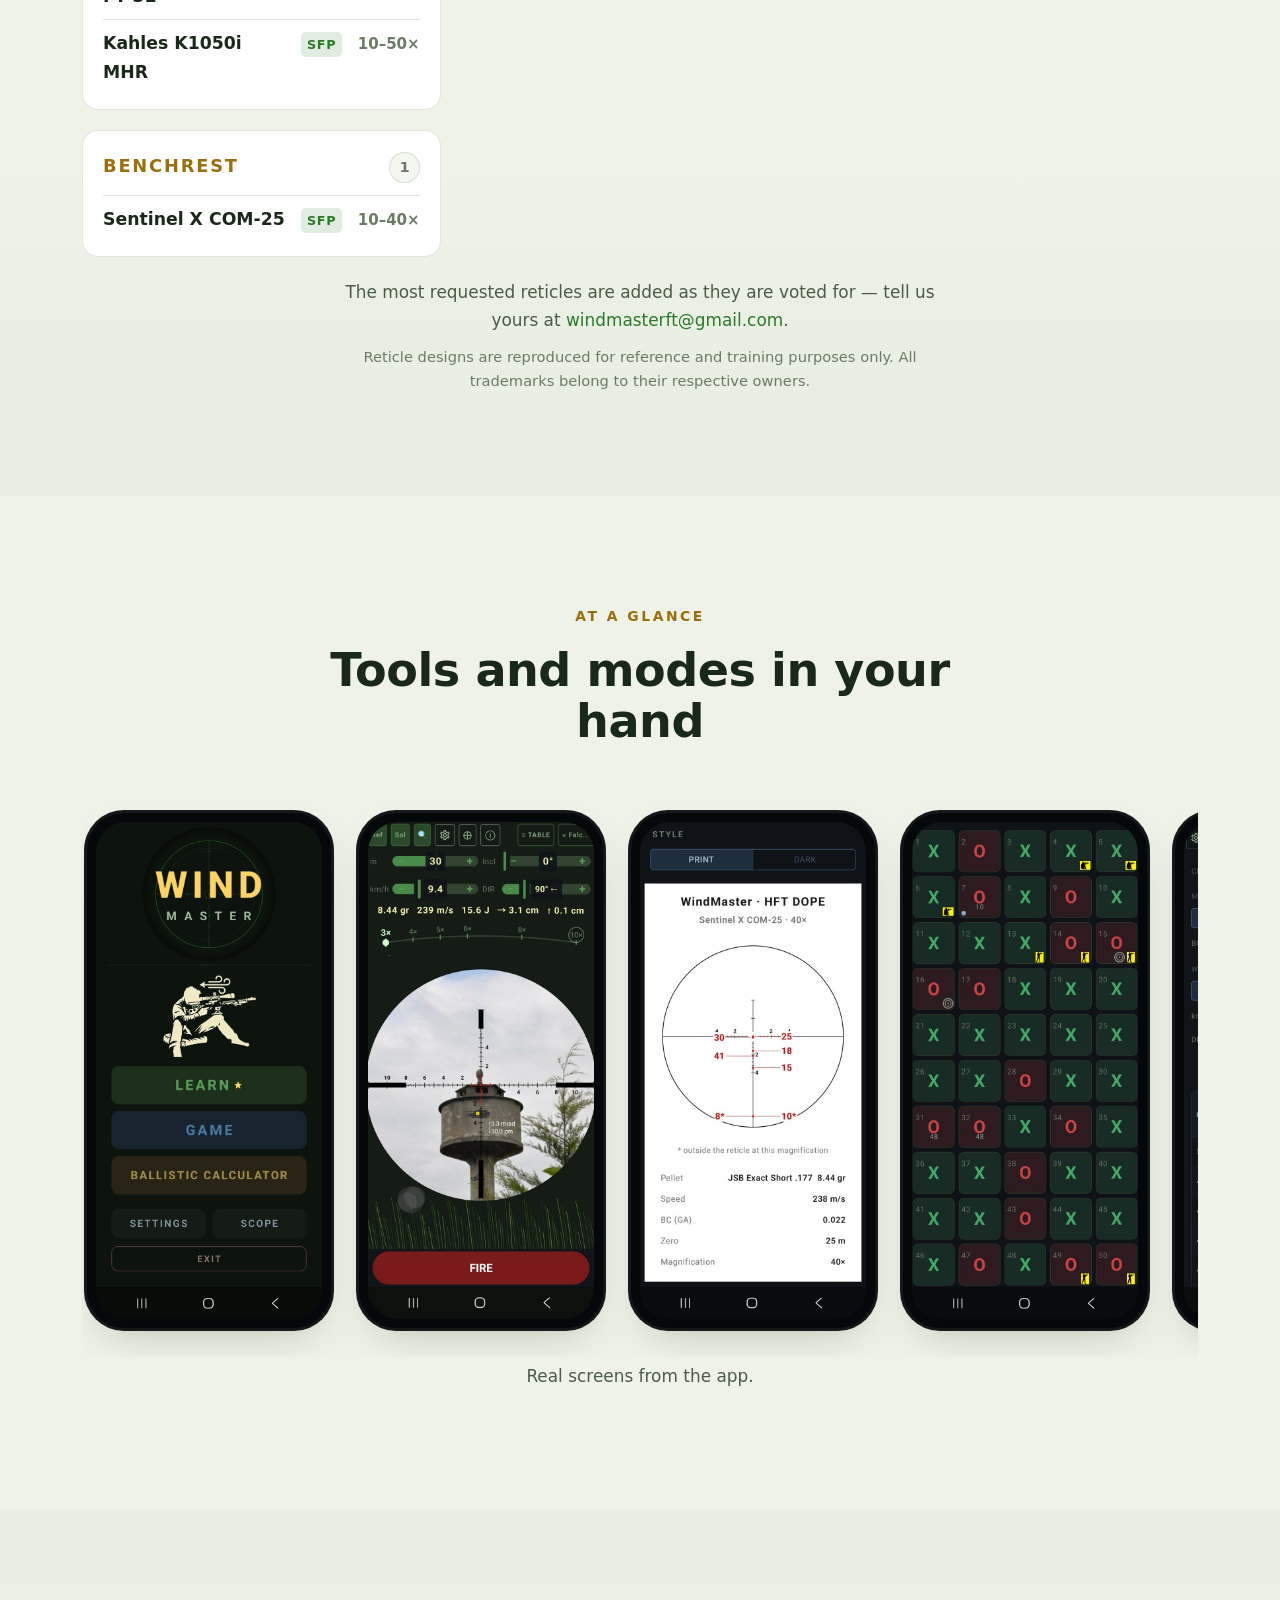
==== commit dbc1af7d: "360 View: Steyr trigger switch and 3D-printed trainer photos Co-Authored-By: Claude Opus 5.5 <norepl" ====
--- a/index.html
+++ b/index.html
@@ -293,6 +293,9 @@
       <figure class="diy-photo diy-photo-d"><img src="assets/img/diy/build-fx.jpg" alt="Carbon fibre tubes clamped to a PCP rifle holding the phone in front of the scope" loading="lazy"><figcaption data-en="Another build: carbon tubes on a PCP" data-es="Otro montaje: tubos de carbono en una PCP">Another build: carbon tubes on a PCP</figcaption></figure>
       <figure class="diy-photo diy-photo-e"><img src="assets/img/diy/shooter-view.jpg" alt="Shooter's view behind the rifle: the phone at the end of the mount and the M5StickS3 wired to a trigger button" loading="lazy"><figcaption data-en="Behind the rifle, M5StickS3 wired to a trigger connector" data-es="Detrás de la carabina, M5StickS3 con conector al gatillo">Behind the rifle, M5StickS3 wired to a trigger connector</figcaption></figure>
       <figure class="diy-photo diy-photo-f"><img src="assets/img/diy/trigger-connector.jpg" alt="A DIY trigger connector: a small switch behind the trigger blade wired to the M5StickS3 Grove port" loading="lazy"><figcaption data-en="The DIY trigger connector: a small switch behind the trigger, wired to the M5StickS3" data-es="El conector casero al gatillo: un pequeño interruptor tras el gatillo, conectado al M5StickS3">The DIY trigger connector: a small switch behind the trigger, wired to the M5StickS3</figcaption></figure>
+      <figure class="diy-photo diy-photo-g"><img src="assets/img/diy/trigger-steyr.jpg" alt="A small 3D-printed switch holder behind the trigger blade of a Steyr rifle, with a red and black wire" loading="lazy"><figcaption data-en="Same idea on a Steyr" data-es="La misma idea en una Steyr">Same idea on a Steyr</figcaption></figure>
+      <figure class="diy-photo diy-photo-h"><img src="assets/img/diy/trainer-rig.jpg" alt="A fully 3D-printed trainer on carbon tubes, with the phone at the front, an M5StickS3 in the frame, a pistol grip, cheekpiece and butt hook" loading="lazy"><figcaption data-en="A dedicated trainer, fully 3D-printed: phone, M5StickS3 and its own trigger" data-es="Un entrenador dedicado, todo impreso en 3D: teléfono, M5StickS3 y su propio gatillo">A dedicated trainer, fully 3D-printed: phone, M5StickS3 and its own trigger</figcaption></figure>
+      <figure class="diy-photo diy-photo-i"><img src="assets/img/diy/trainer-rig-top.jpg" alt="The 3D-printed trainer seen from above, the M5StickS3 seated in the frame and wired to the trigger" loading="lazy"><figcaption data-en="The same trainer from above" data-es="El mismo entrenador desde arriba">The same trainer from above</figcaption></figure>
     </div>
 
     <div class="chips diy-chips">
--- a/assets/css/styles.css
+++ b/assets/css/styles.css
@@ -657,7 +657,7 @@
 .diy-product-img { display: block; width: 100%; aspect-ratio: 4 / 3; object-fit: contain; background: #fff; border-radius: var(--radius-sm); padding: 8px; margin-bottom: 16px; }
 .diy-photos-intro { text-align: center; color: var(--text-dim); margin: 0 0 14px; }
 .diy-photos { display: grid; grid-template-columns: repeat(3, 1fr); grid-auto-rows: 220px; gap: 12px; margin-bottom: 18px;
-  grid-template-areas: "a a b" "a a c" "d d e" "d d e" "f f f" "f f f"; }
+  grid-template-areas: "a a b" "a a c" "d d e" "d d e" "f f g" "f f g" "i h h" "i h h" "i h h"; }
 .diy-photo { position: relative; margin: 0; border-radius: var(--radius); overflow: hidden; background: var(--surface); border: 1px solid var(--border); }
 .diy-photo img { width: 100%; height: 100%; object-fit: cover; display: block; }
 .diy-photo figcaption { position: absolute; left: 0; right: 0; bottom: 0; padding: 28px 14px 10px; font-size: .82rem; font-weight: 600; color: #fff; background: linear-gradient(transparent, rgba(0,0,0,.72)); }
@@ -669,7 +669,8 @@
 }
 .diy-reco { align-self: flex-start; font-size: .68rem; font-weight: 800; letter-spacing: .12em; text-transform: uppercase; color: var(--cta-ink); background: var(--green); padding: 3px 10px; border-radius: 999px; margin-bottom: 8px; display: inline-block; }
 .diy-product:has(.diy-reco) { border-color: color-mix(in srgb, var(--green) 55%, var(--border)); }
-.diy-photo-f { grid-area: f; }
+.diy-photo-f { grid-area: f; } .diy-photo-g { grid-area: g; } .diy-photo-h { grid-area: h; } .diy-photo-i { grid-area: i; }
+.diy-photo-g img { object-position: 50% 40%; } .diy-photo-i img { object-position: 35% 50%; }
 .diy-thanks { text-align: center; color: var(--text-dim); margin: clamp(28px, 4vw, 40px) auto 0; max-width: 640px; }
 .diy-thanks strong { color: var(--gold); }
-@media (max-width: 720px) { .diy-photo-f { aspect-ratio: 2 / 1; } }
+@media (max-width: 720px) { .diy-photo-f { aspect-ratio: 2 / 1; } .diy-photo-g, .diy-photo-i { aspect-ratio: 3 / 4; } }
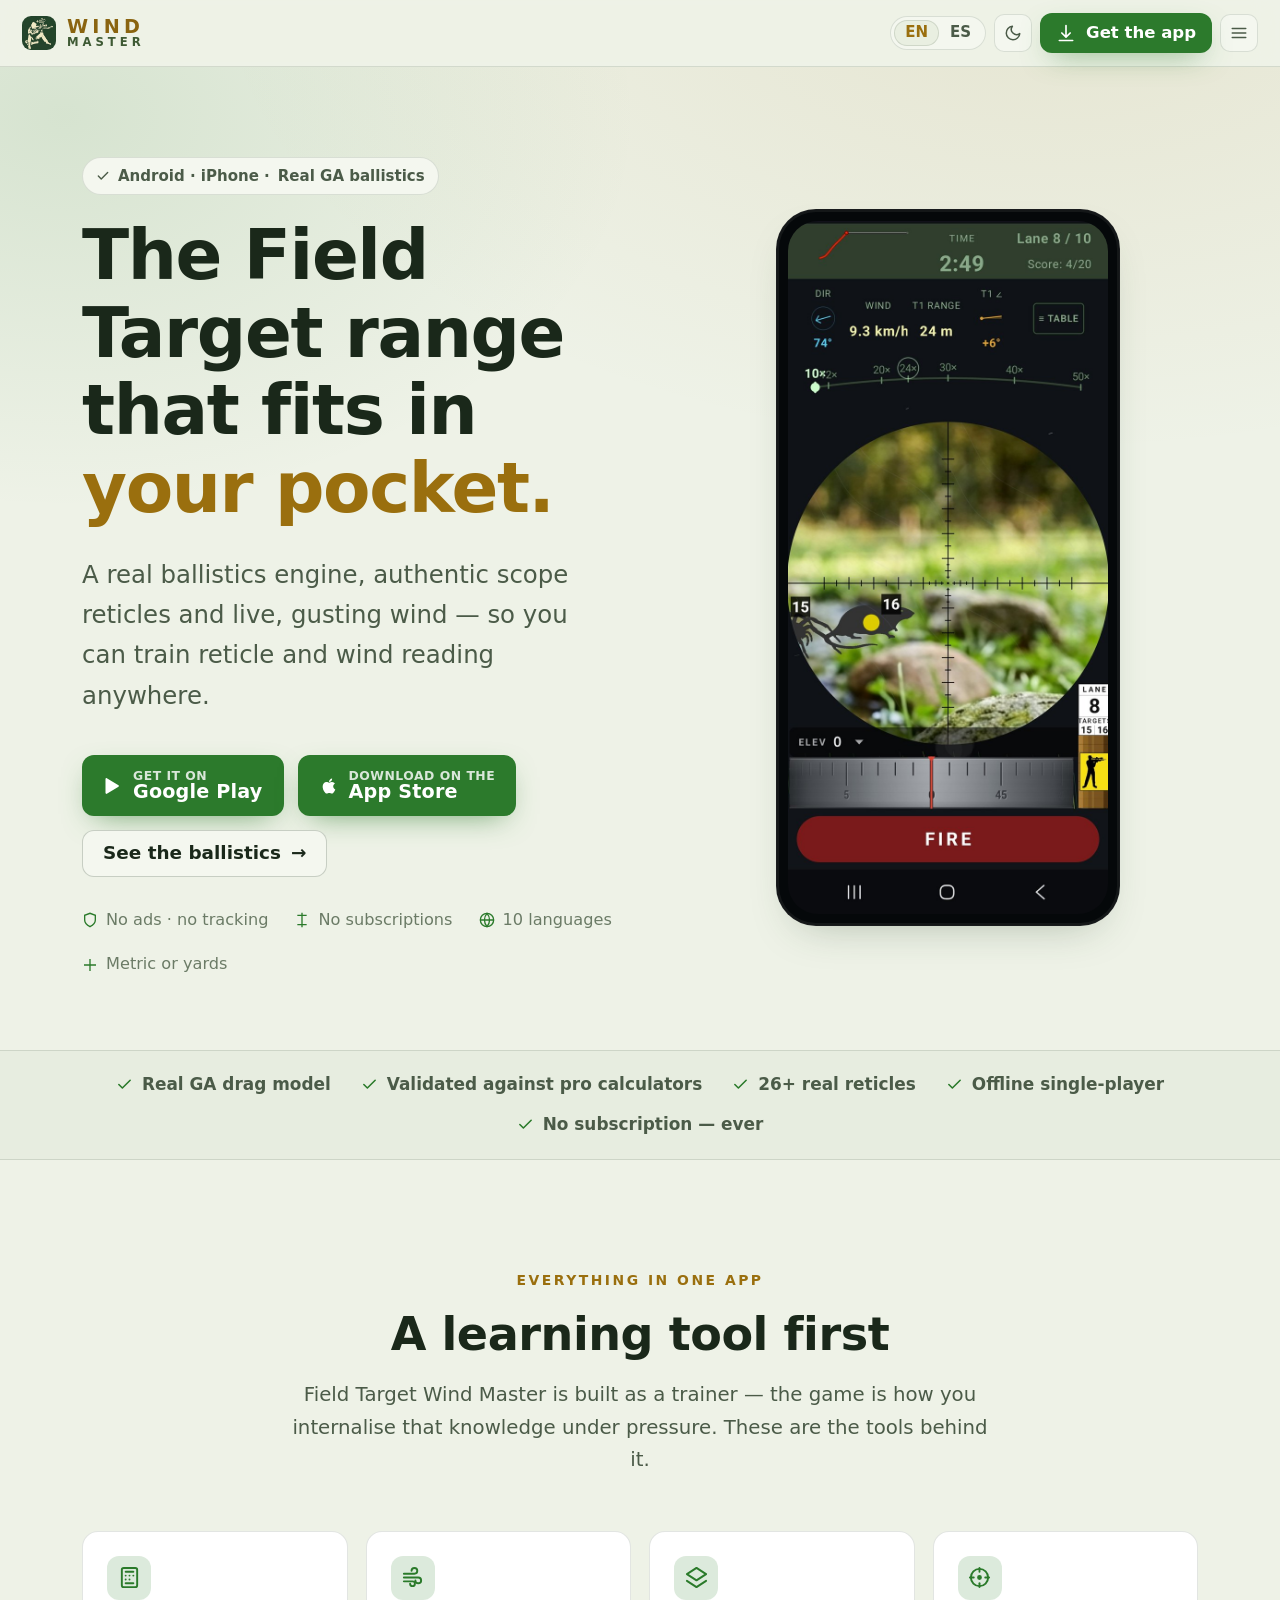
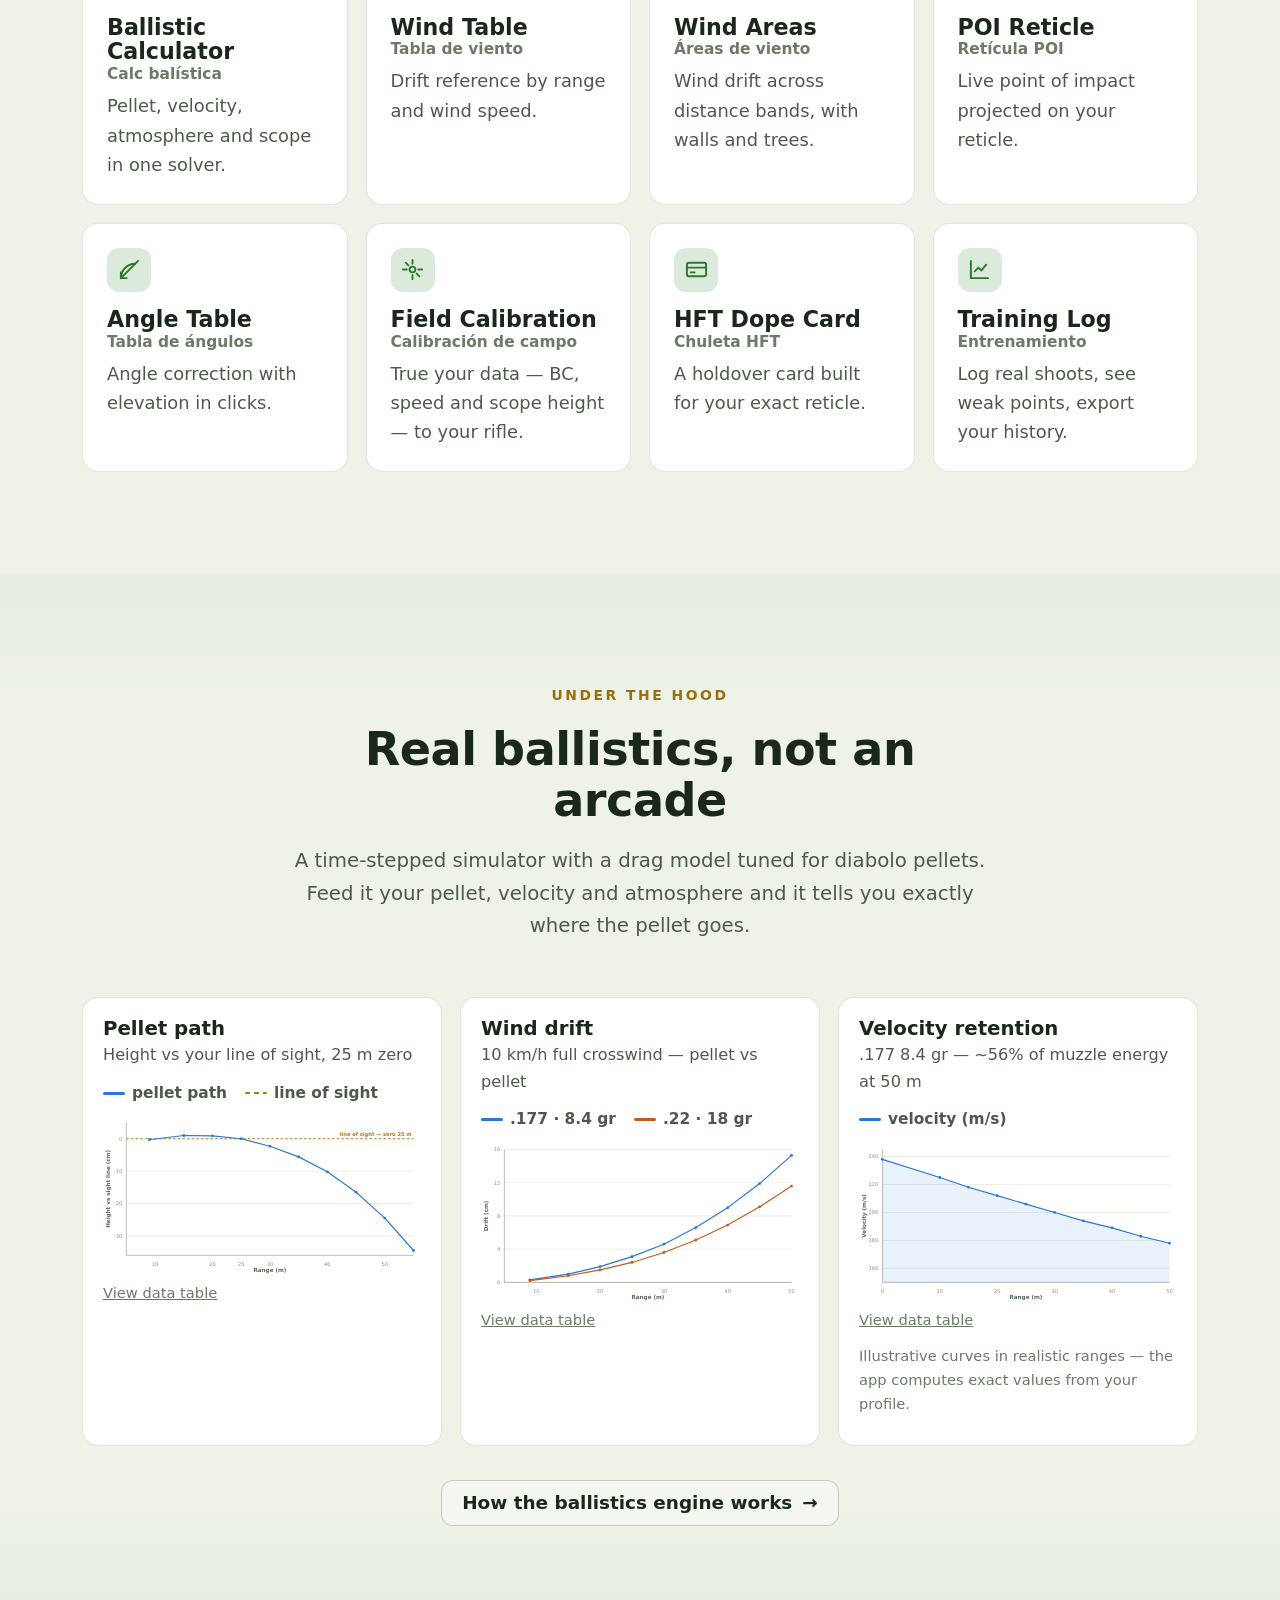
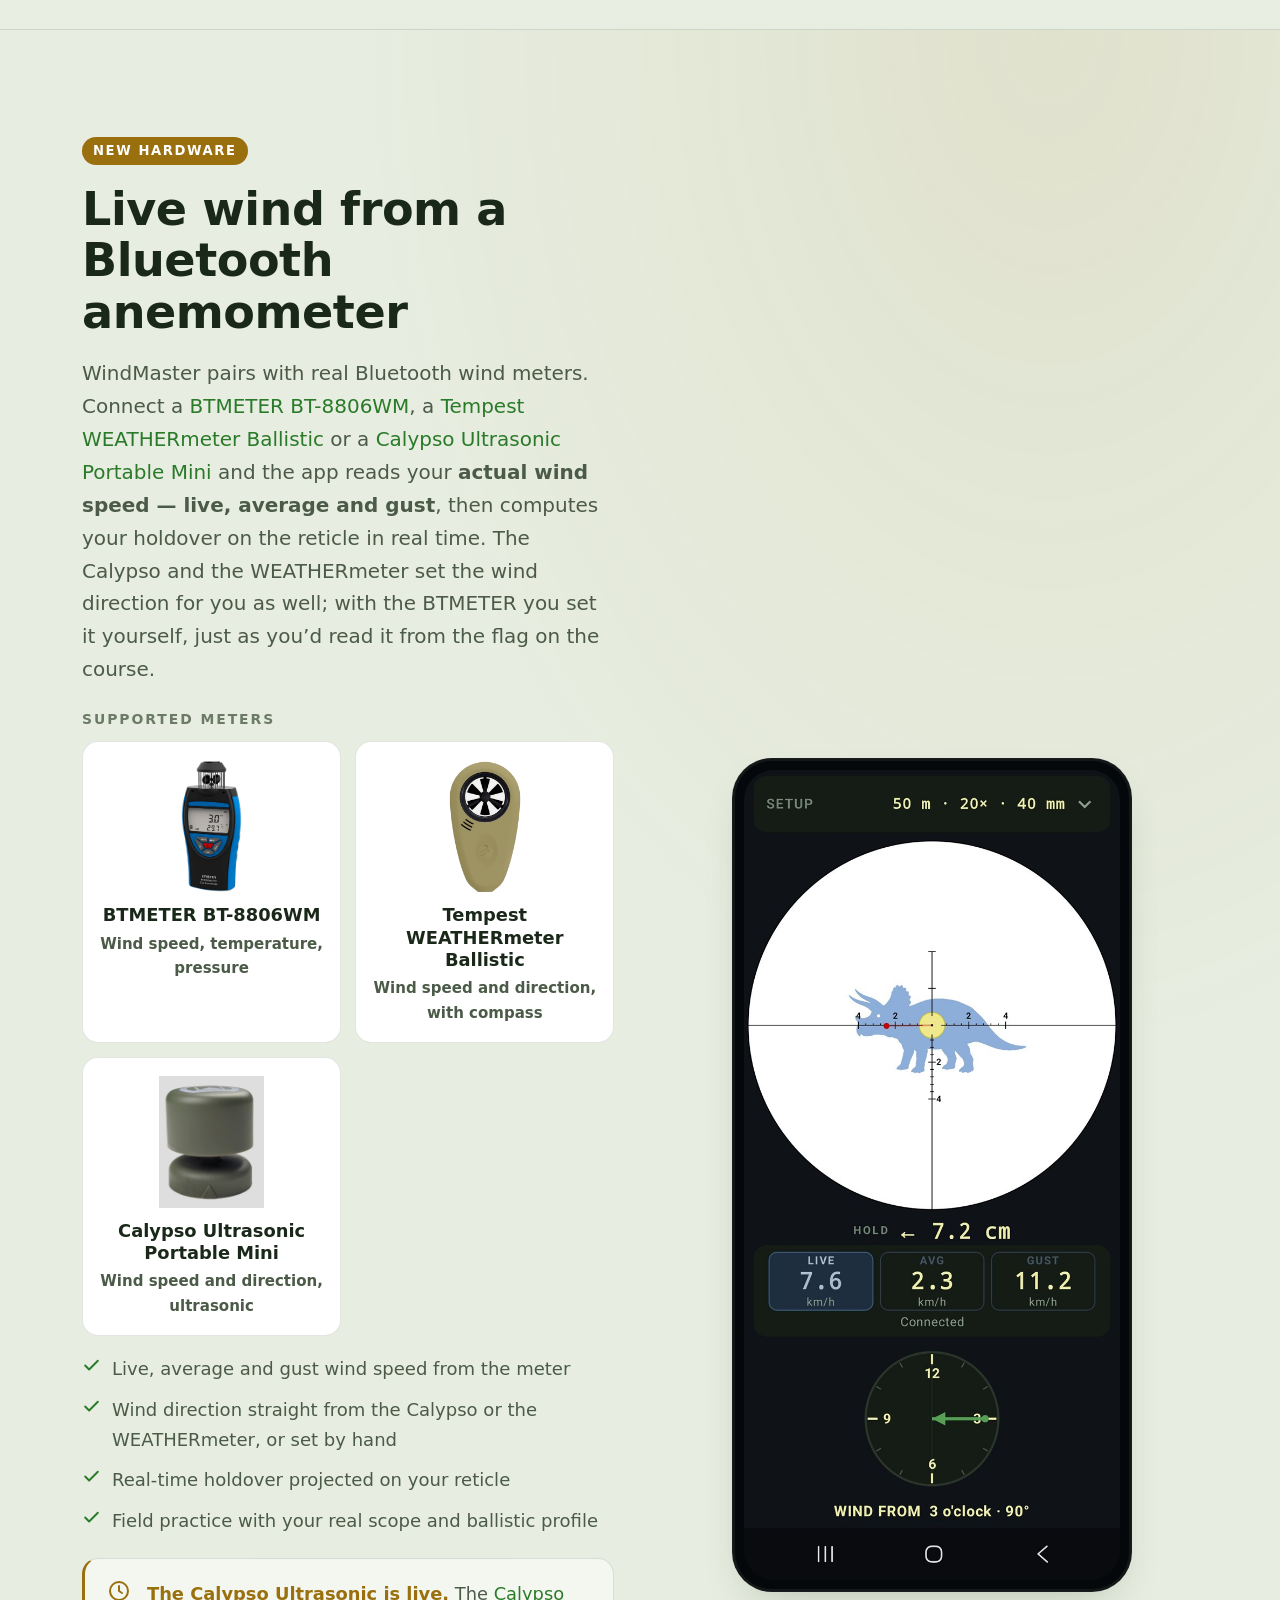
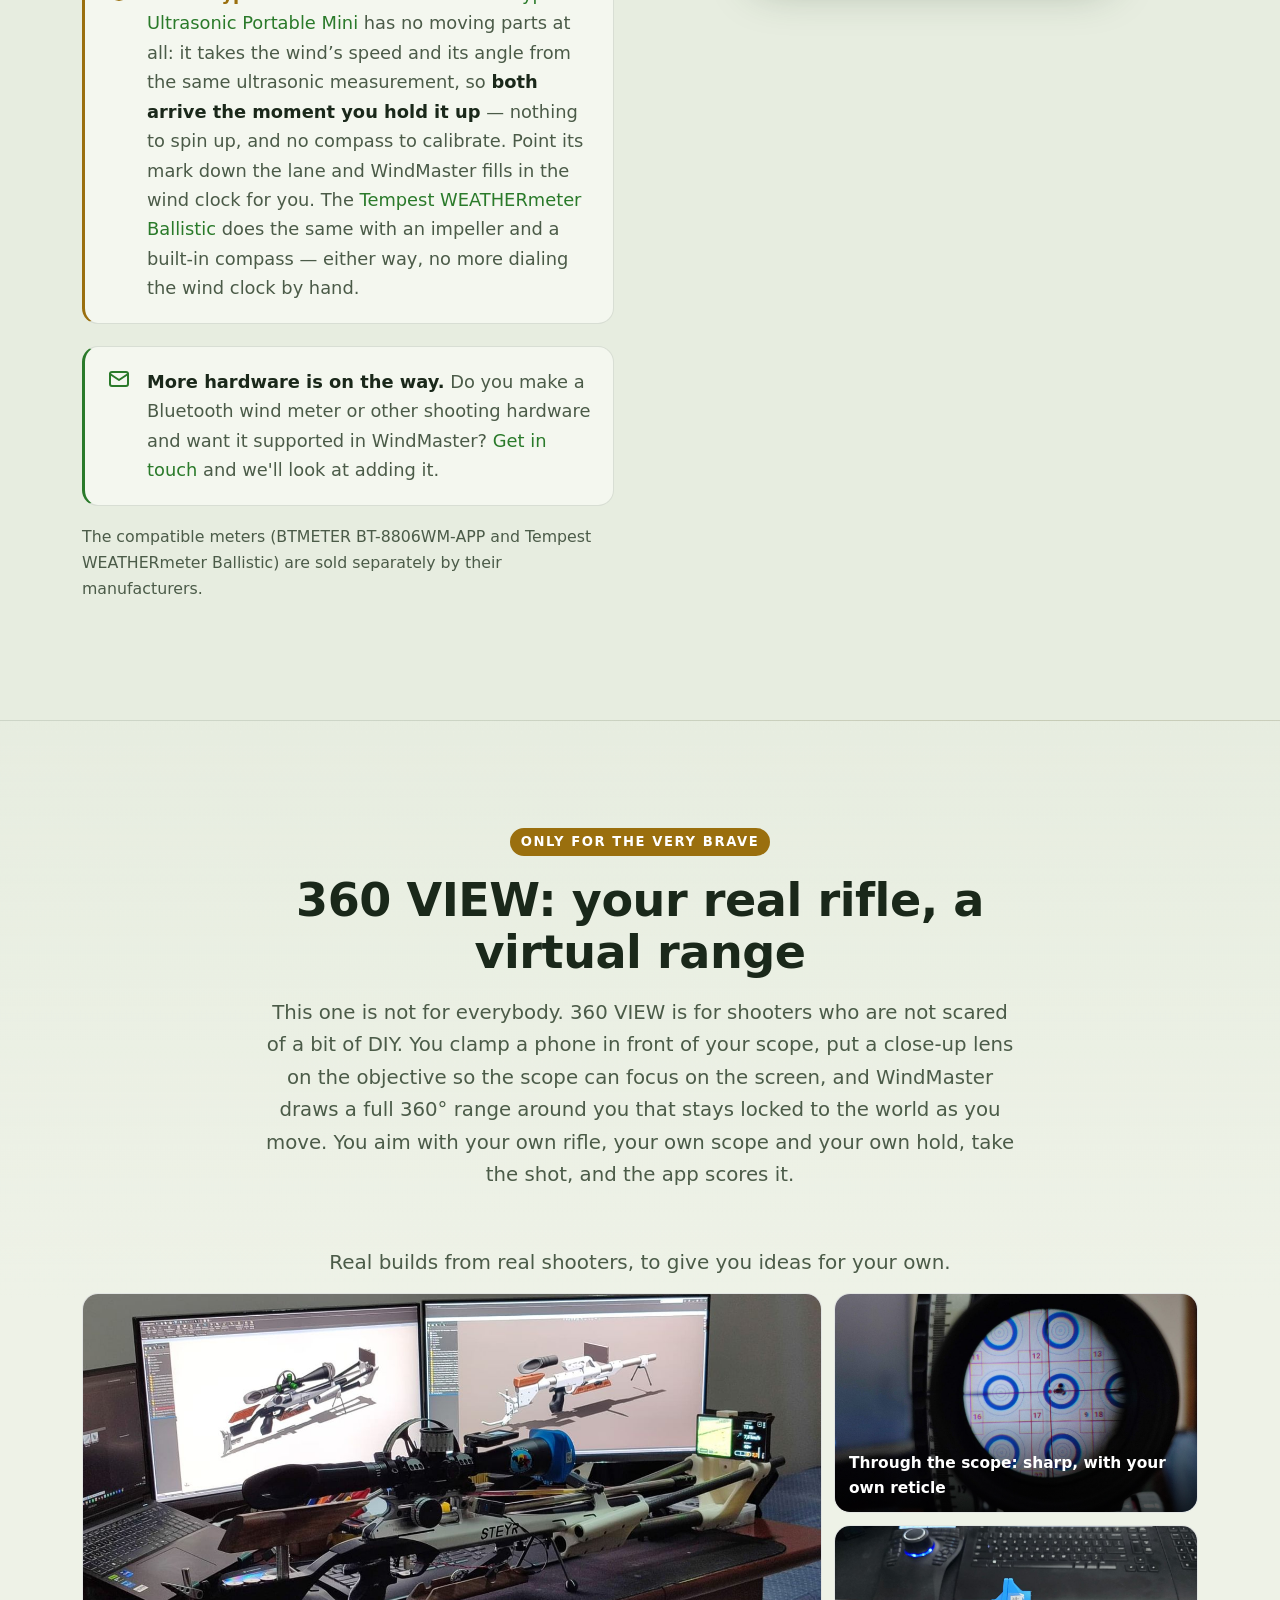
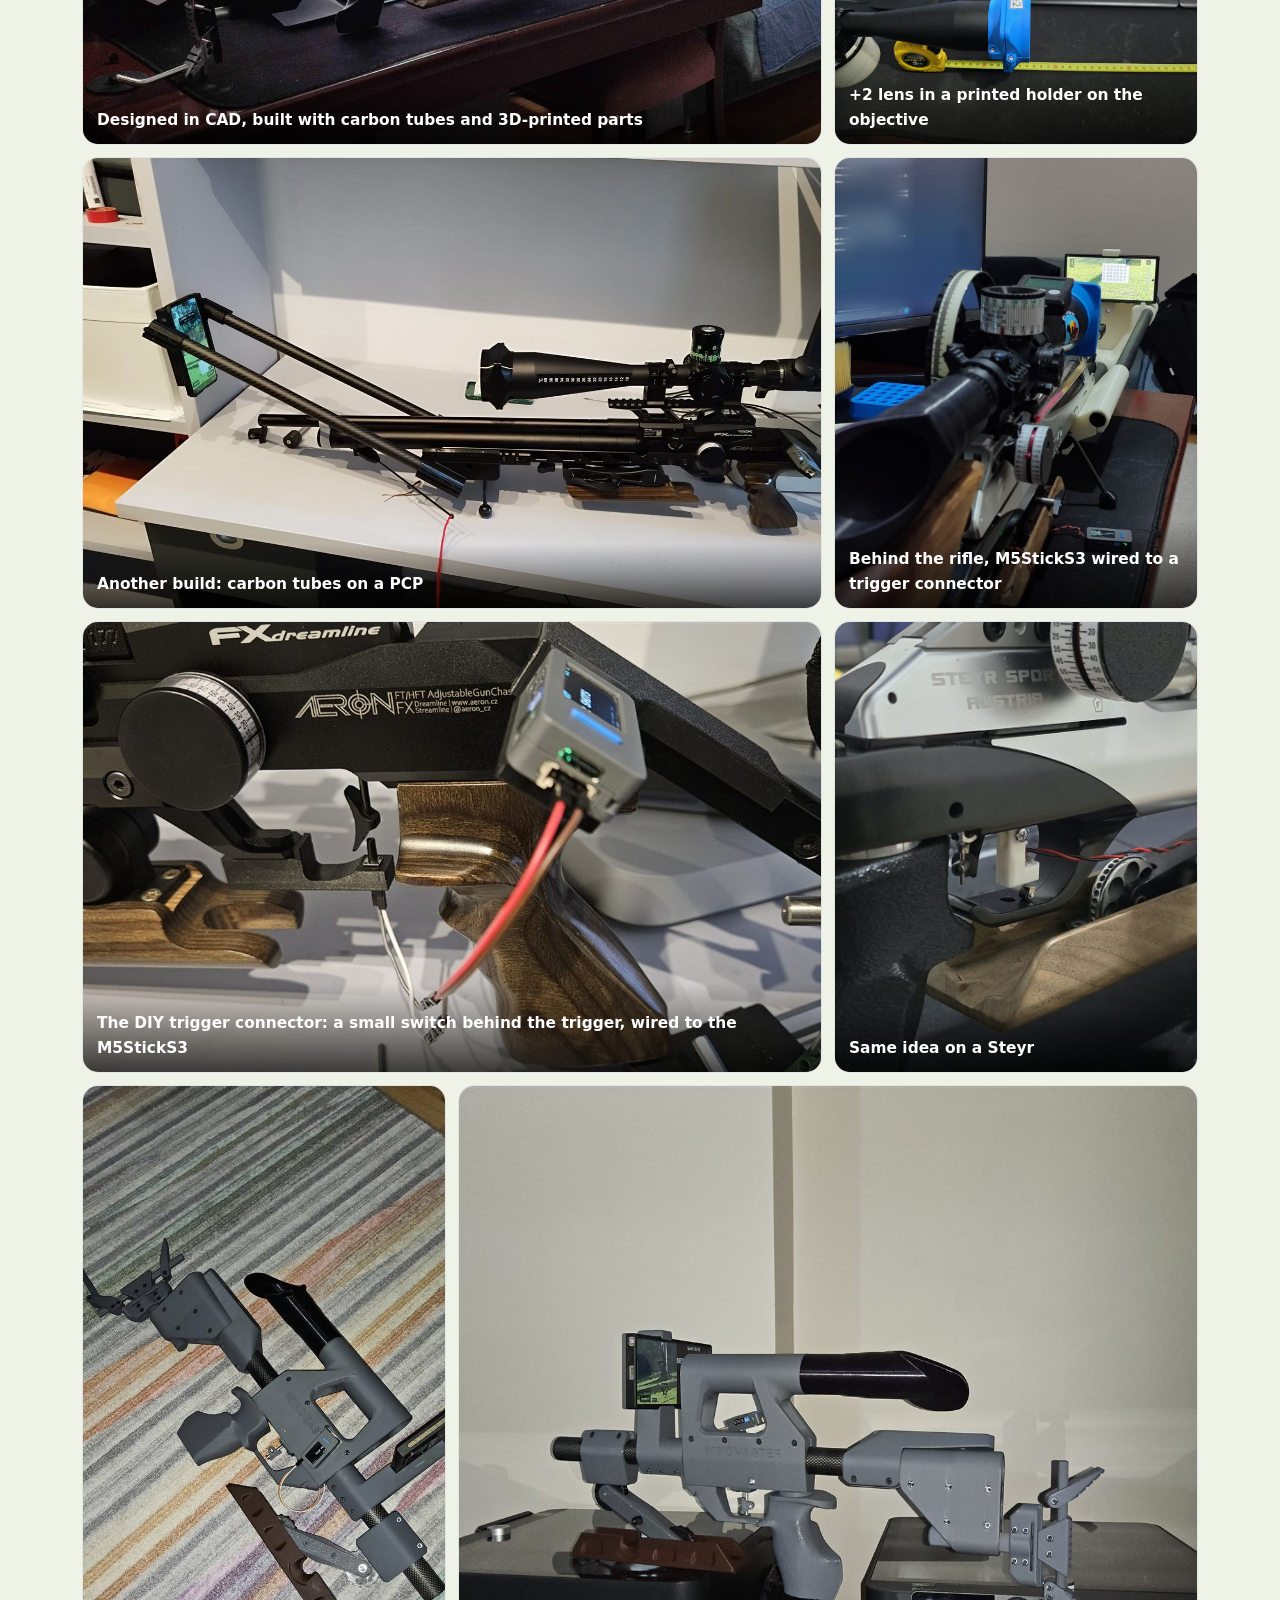
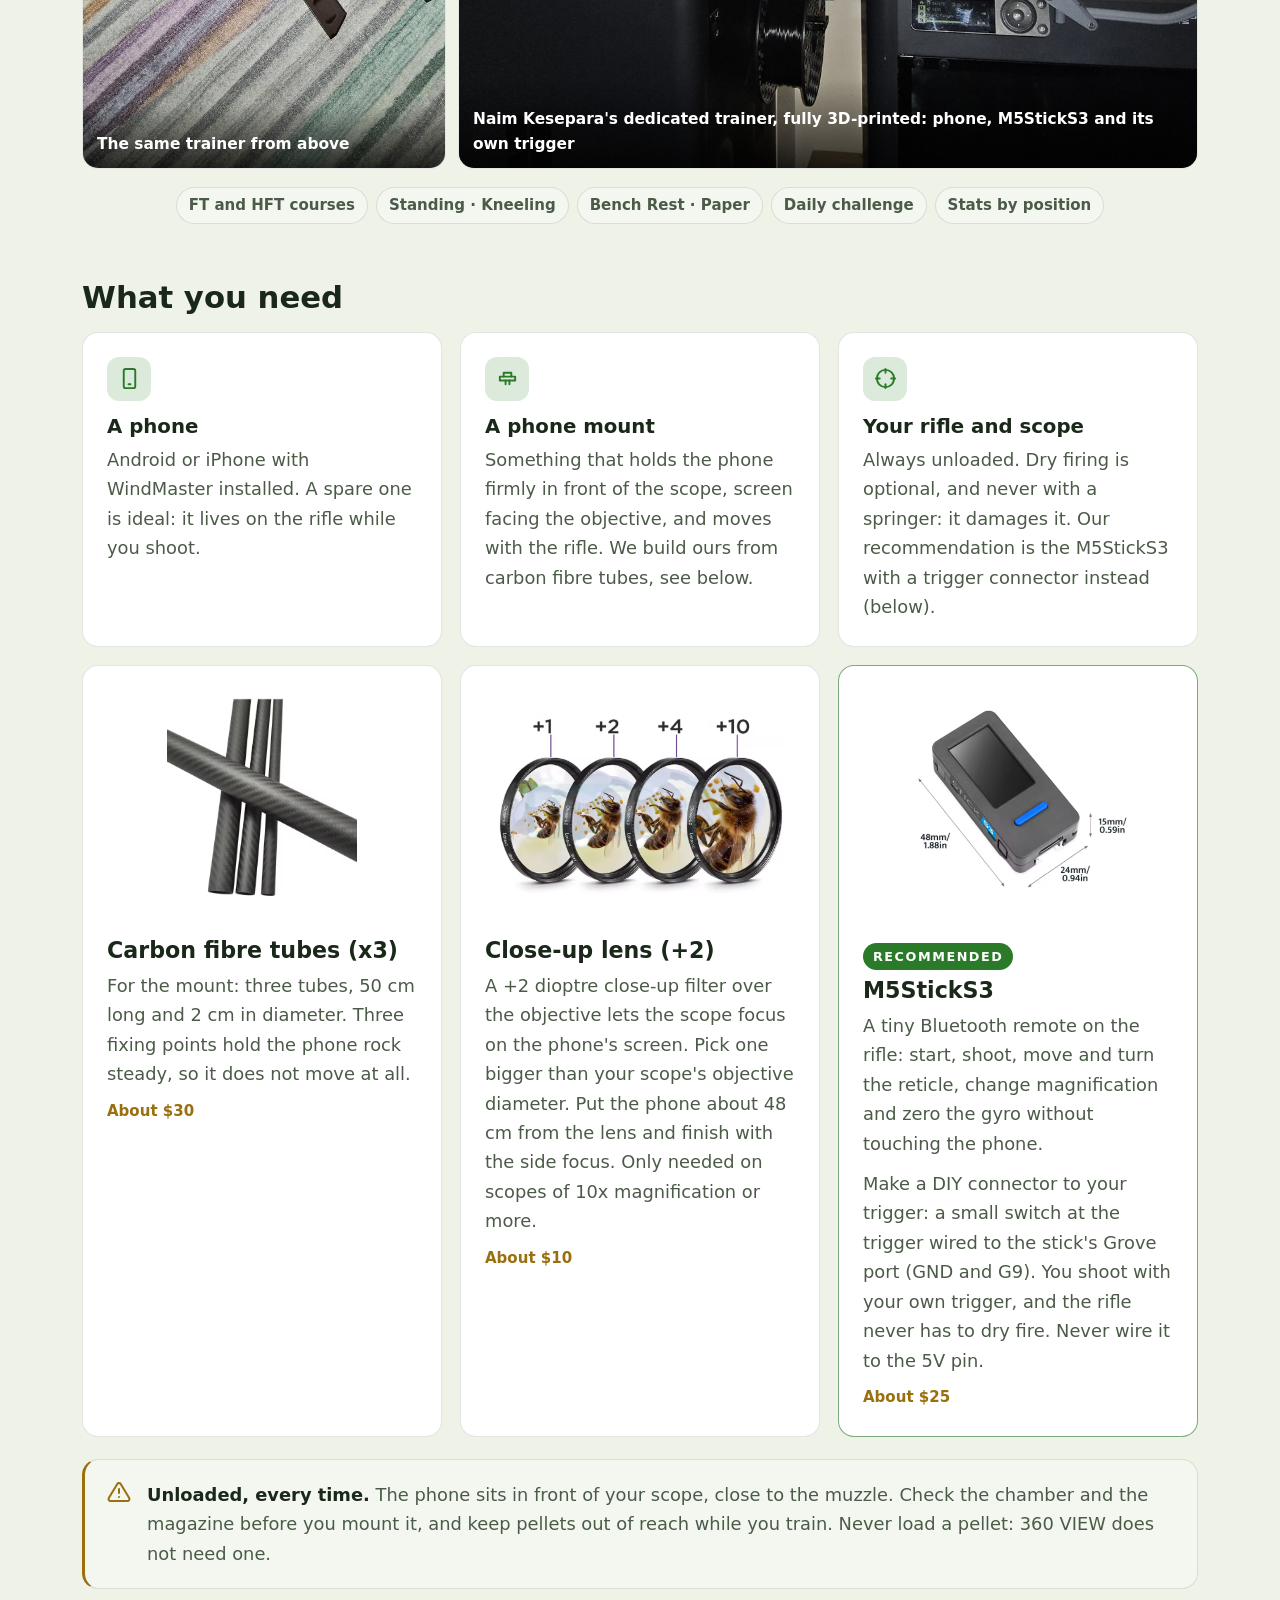
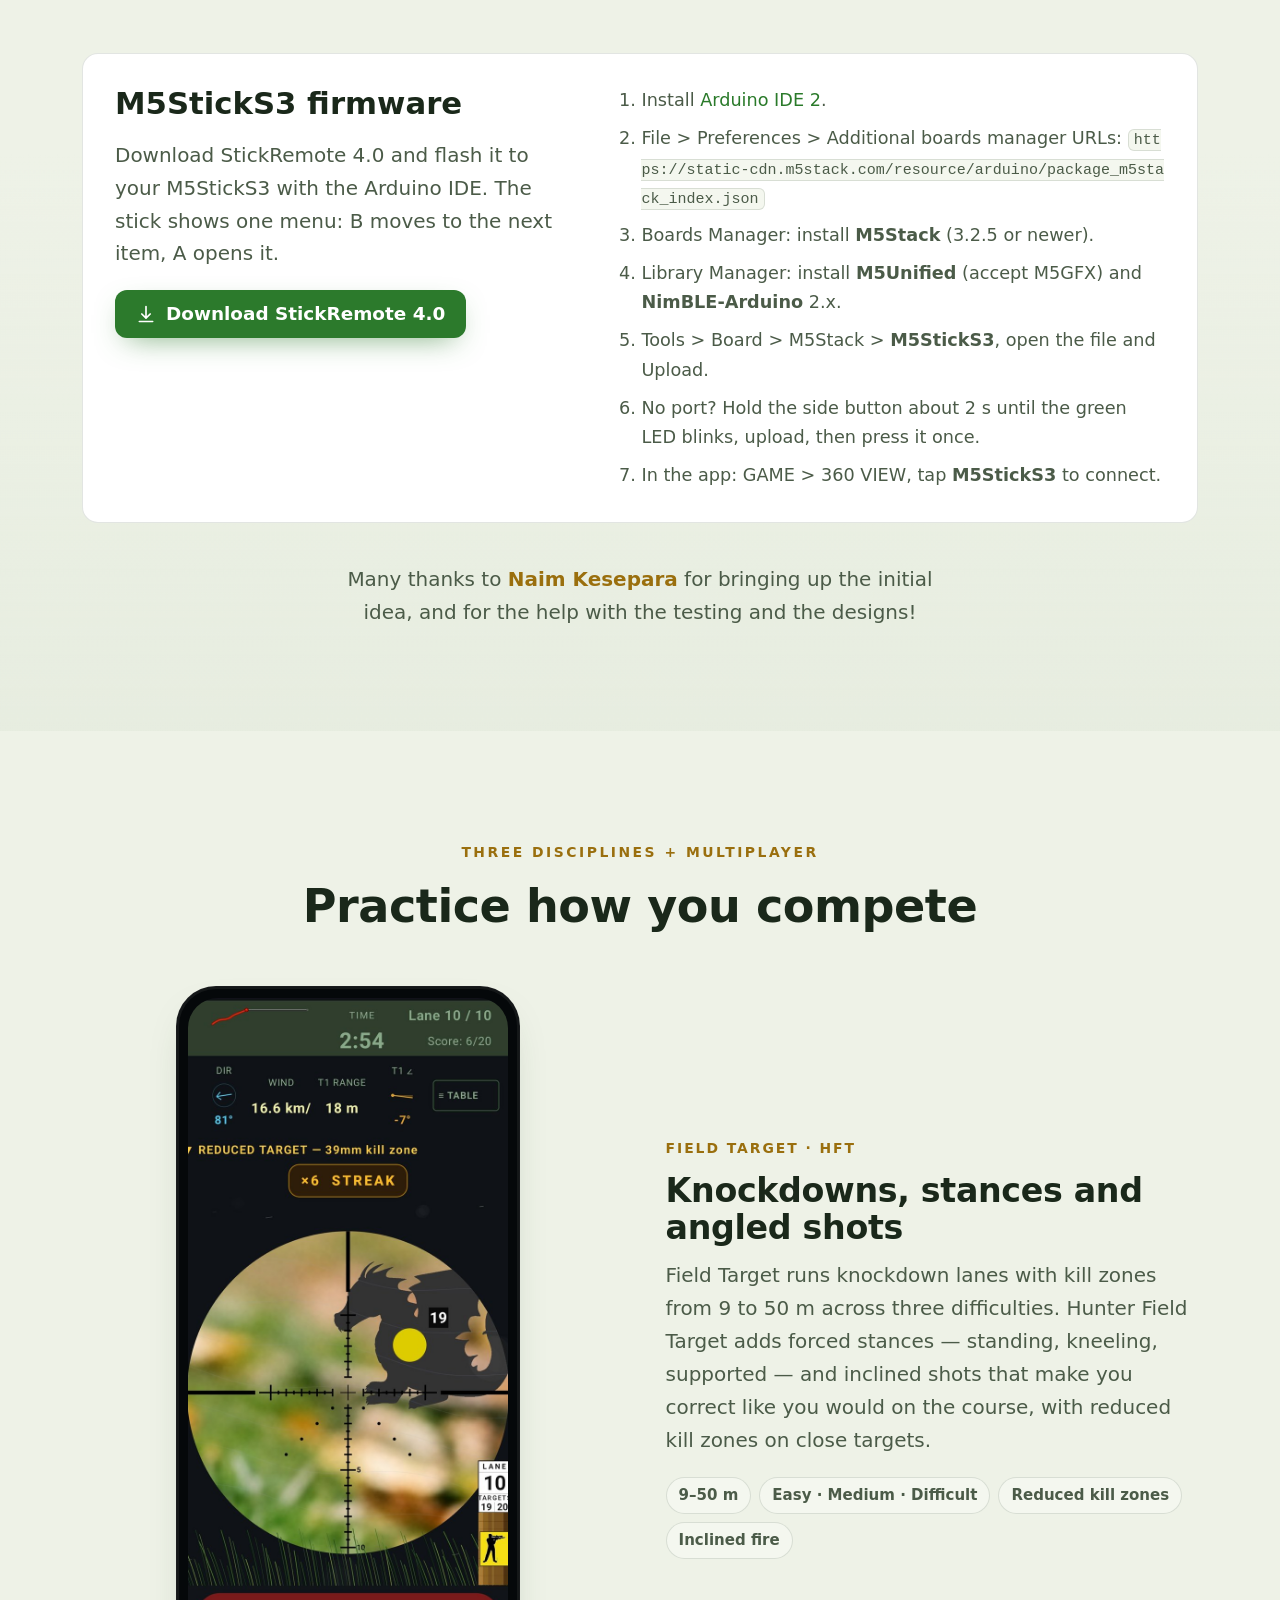
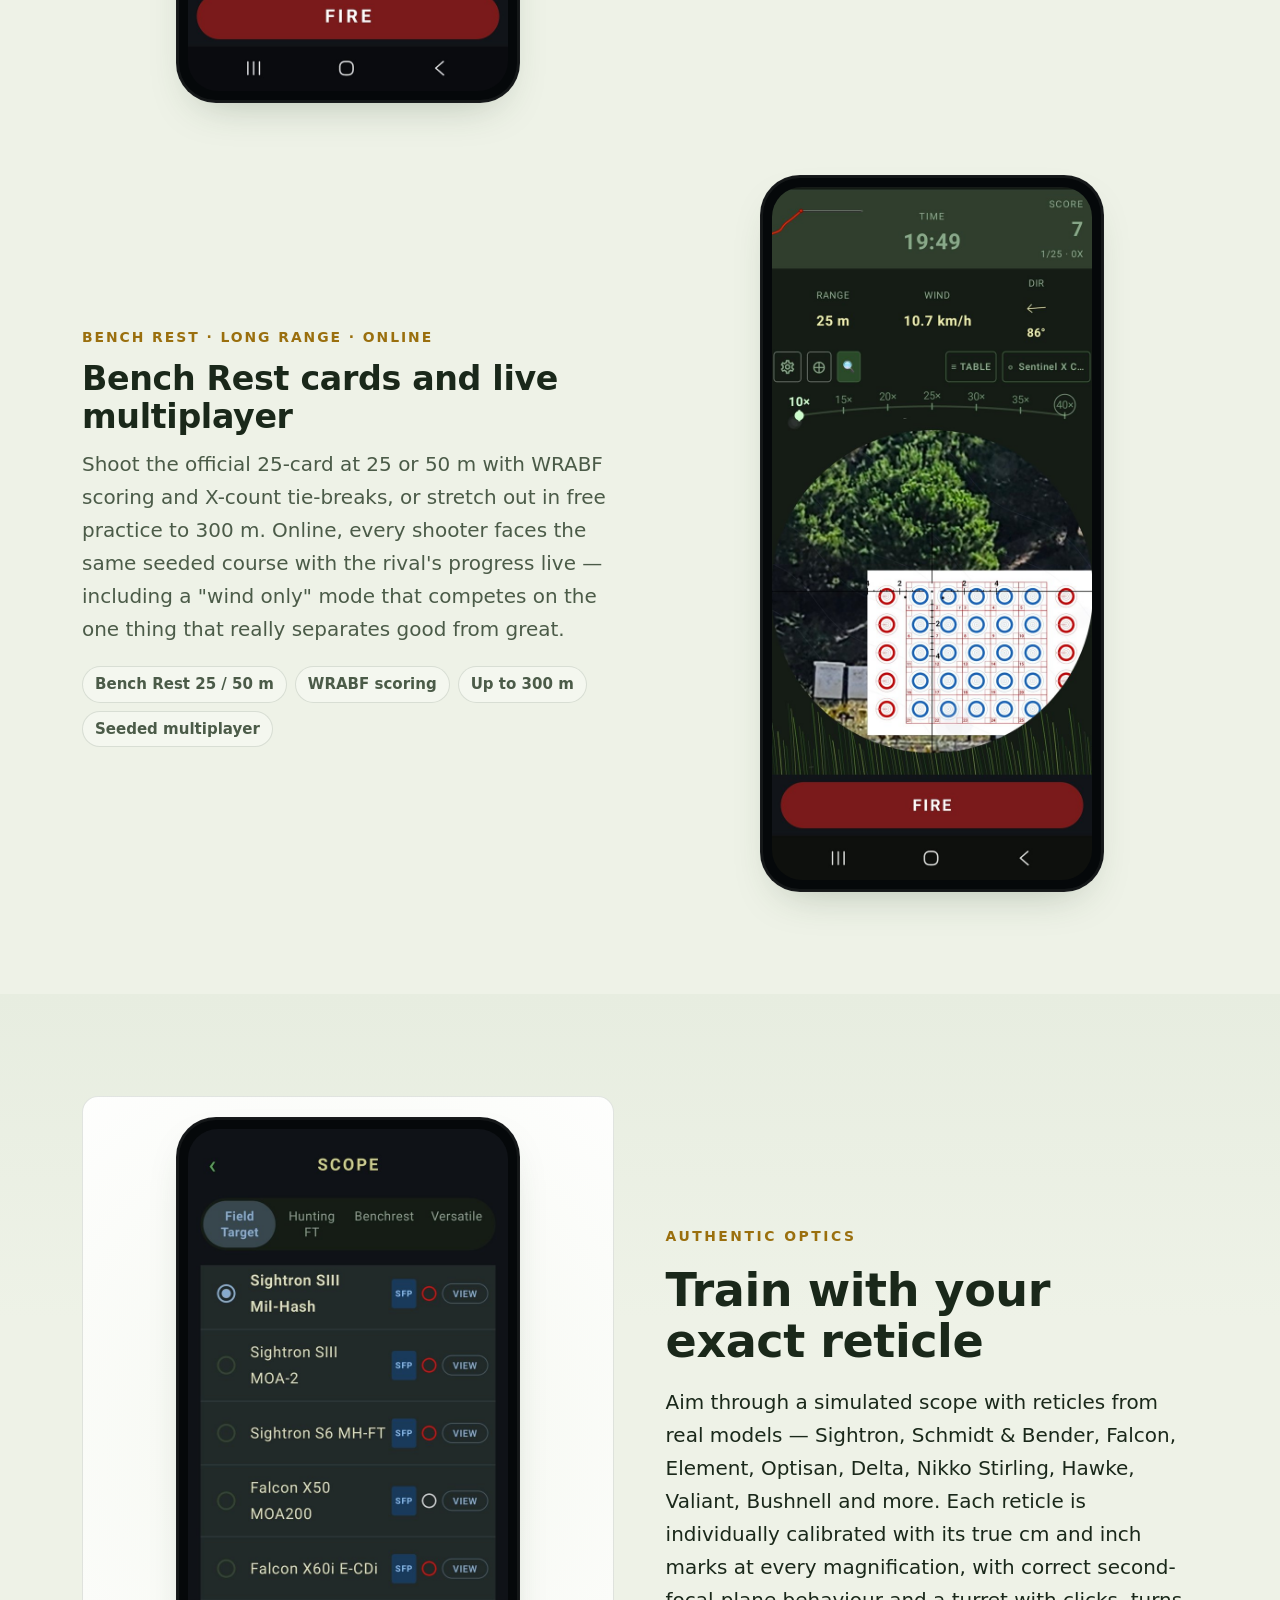
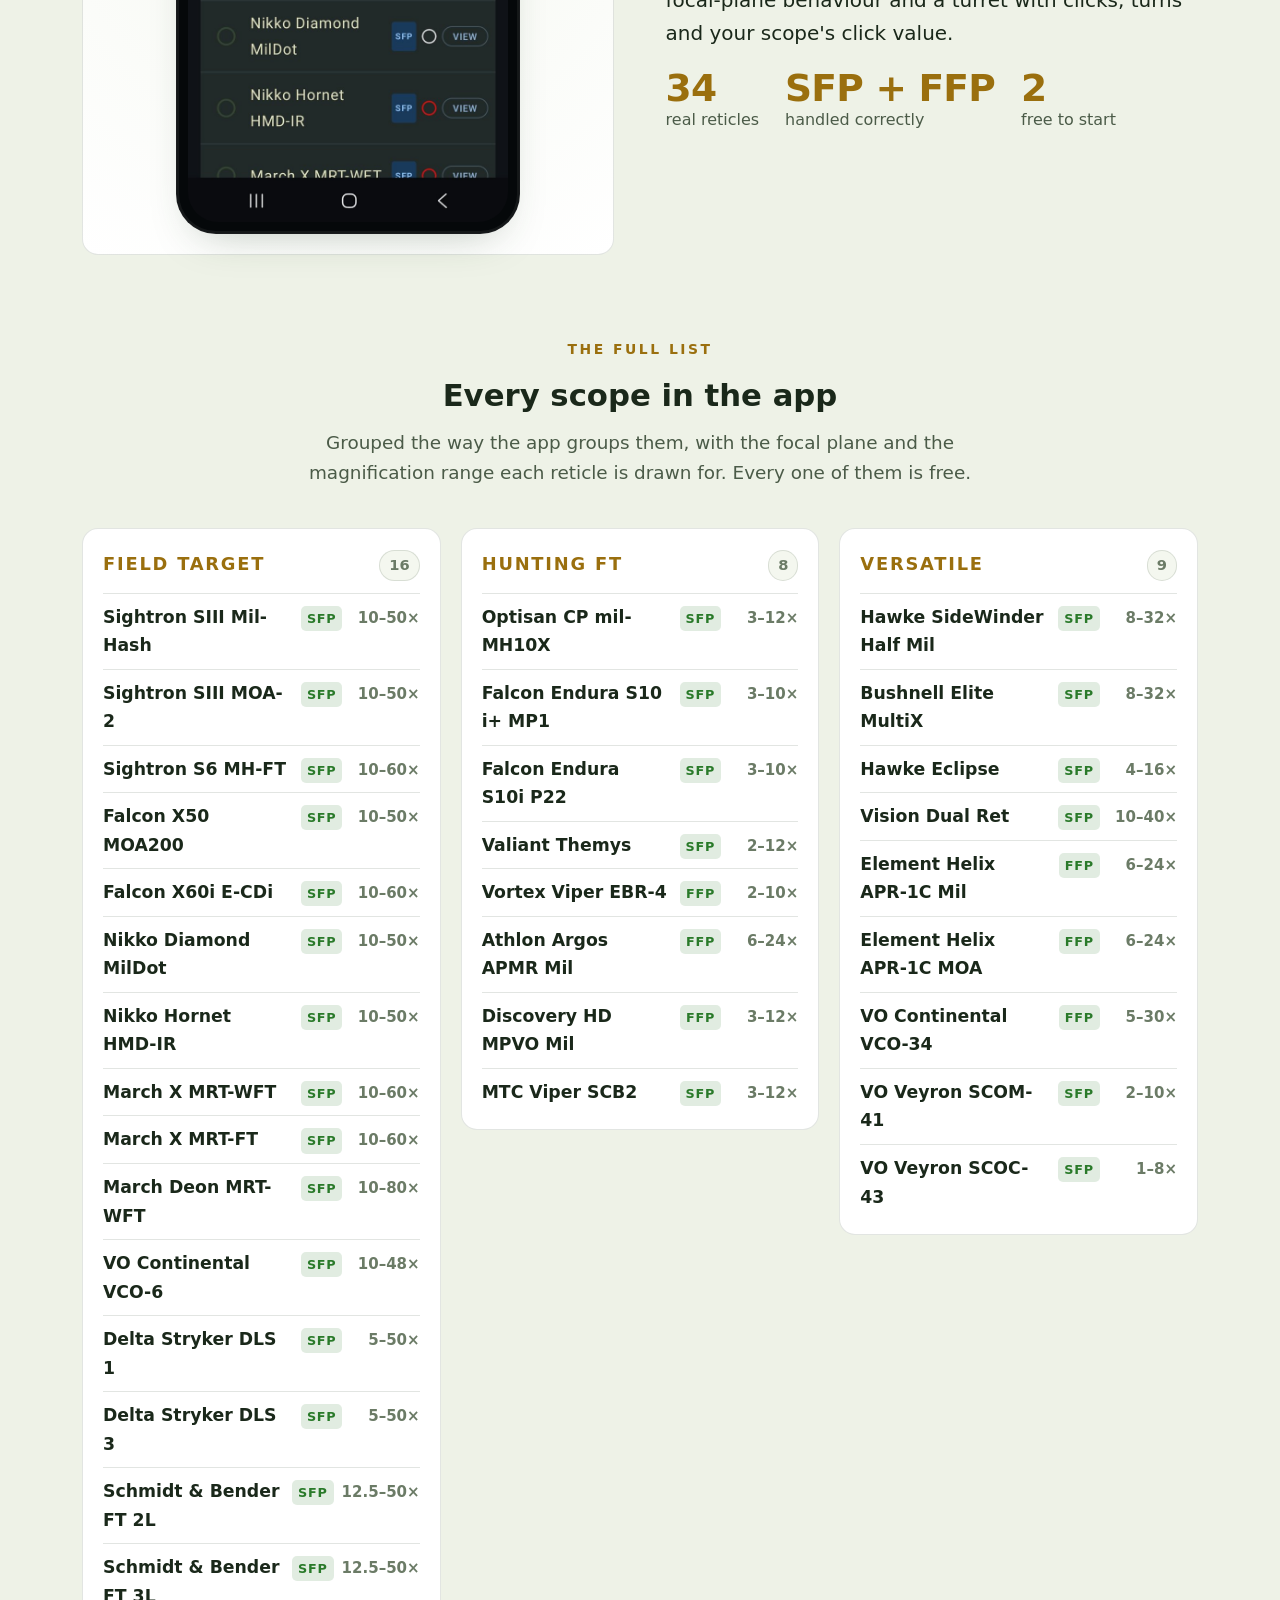
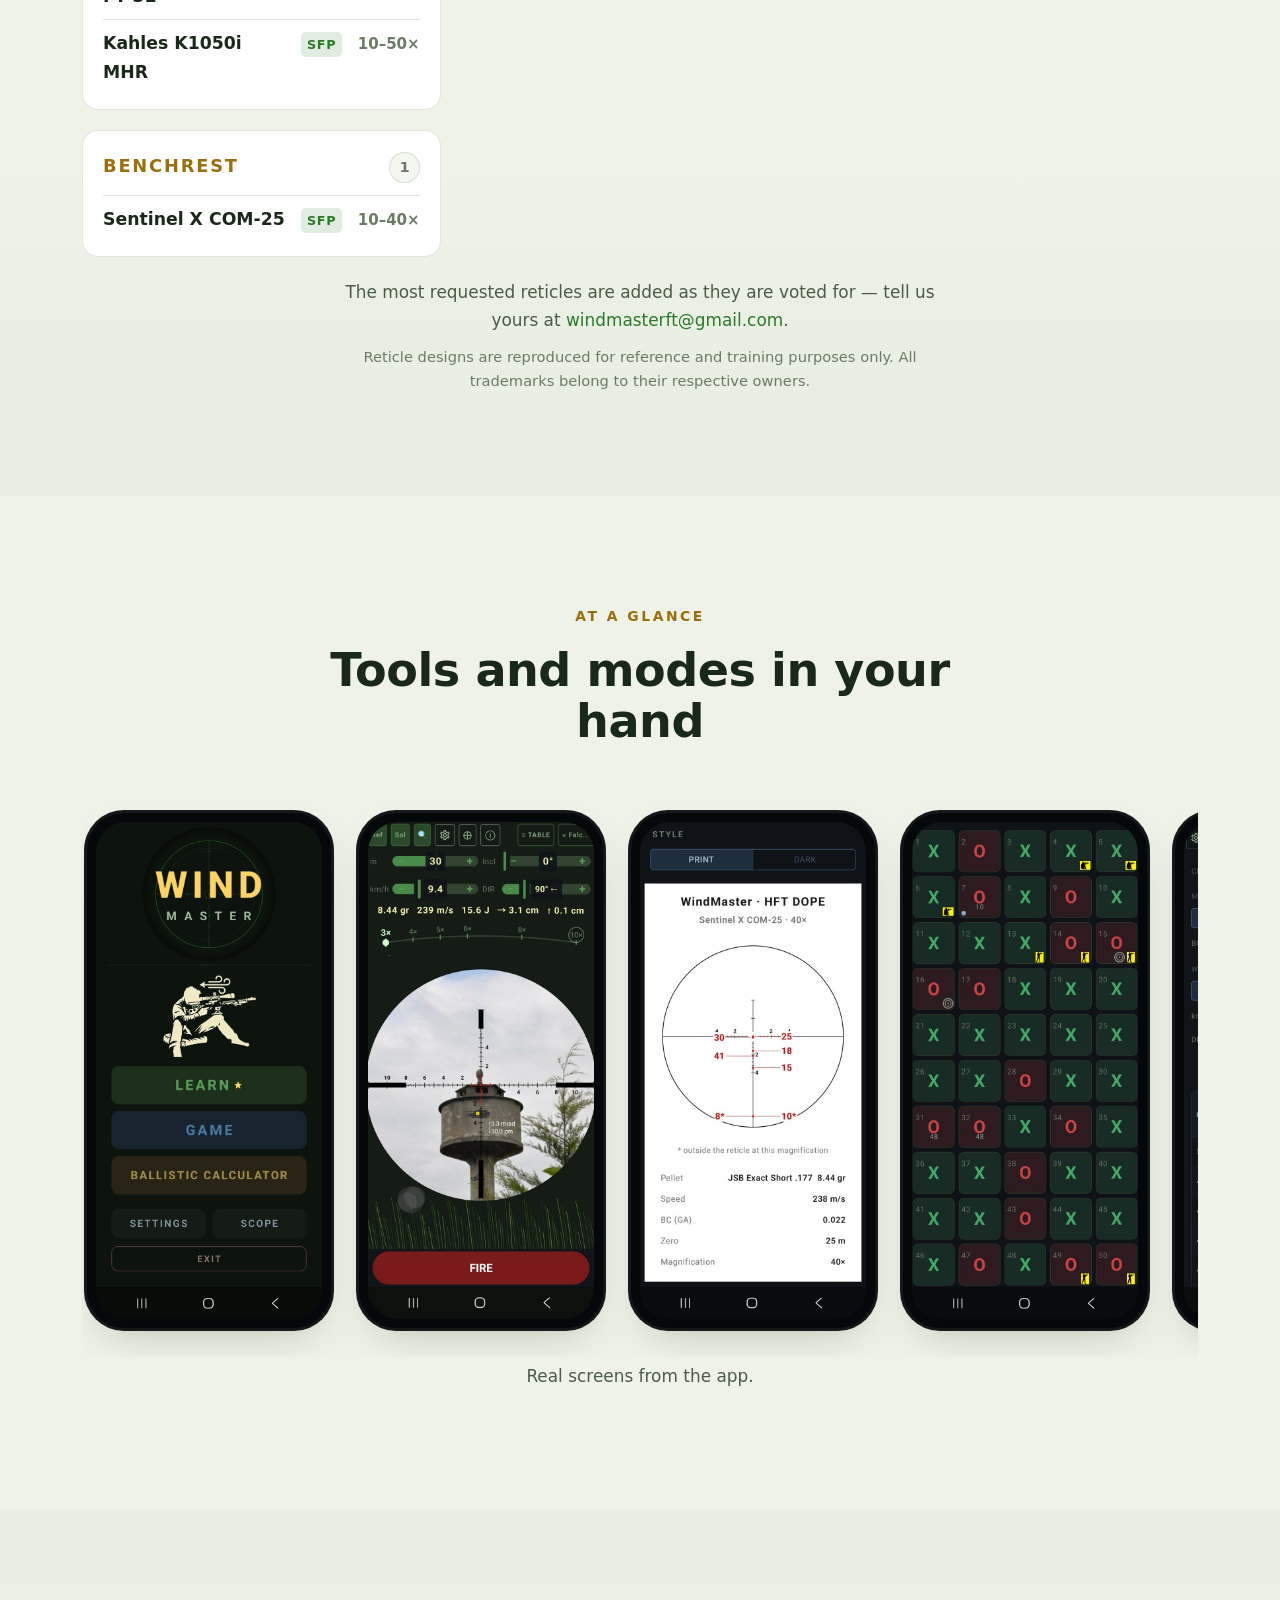
==== commit b166c085: "360 View: credit Naim Kesepara for the printed trainer Co-Authored-By: Claude Opus 5.5 <noreply@anth" ====
--- a/index.html
+++ b/index.html
@@ -294,7 +294,7 @@
       <figure class="diy-photo diy-photo-e"><img src="assets/img/diy/shooter-view.jpg" alt="Shooter's view behind the rifle: the phone at the end of the mount and the M5StickS3 wired to a trigger button" loading="lazy"><figcaption data-en="Behind the rifle, M5StickS3 wired to a trigger connector" data-es="Detrás de la carabina, M5StickS3 con conector al gatillo">Behind the rifle, M5StickS3 wired to a trigger connector</figcaption></figure>
       <figure class="diy-photo diy-photo-f"><img src="assets/img/diy/trigger-connector.jpg" alt="A DIY trigger connector: a small switch behind the trigger blade wired to the M5StickS3 Grove port" loading="lazy"><figcaption data-en="The DIY trigger connector: a small switch behind the trigger, wired to the M5StickS3" data-es="El conector casero al gatillo: un pequeño interruptor tras el gatillo, conectado al M5StickS3">The DIY trigger connector: a small switch behind the trigger, wired to the M5StickS3</figcaption></figure>
       <figure class="diy-photo diy-photo-g"><img src="assets/img/diy/trigger-steyr.jpg" alt="A small 3D-printed switch holder behind the trigger blade of a Steyr rifle, with a red and black wire" loading="lazy"><figcaption data-en="Same idea on a Steyr" data-es="La misma idea en una Steyr">Same idea on a Steyr</figcaption></figure>
-      <figure class="diy-photo diy-photo-h"><img src="assets/img/diy/trainer-rig.jpg" alt="A fully 3D-printed trainer on carbon tubes, with the phone at the front, an M5StickS3 in the frame, a pistol grip, cheekpiece and butt hook" loading="lazy"><figcaption data-en="A dedicated trainer, fully 3D-printed: phone, M5StickS3 and its own trigger" data-es="Un entrenador dedicado, todo impreso en 3D: teléfono, M5StickS3 y su propio gatillo">A dedicated trainer, fully 3D-printed: phone, M5StickS3 and its own trigger</figcaption></figure>
+      <figure class="diy-photo diy-photo-h"><img src="assets/img/diy/trainer-rig.jpg" alt="A fully 3D-printed trainer on carbon tubes, with the phone at the front, an M5StickS3 in the frame, a pistol grip, cheekpiece and butt hook" loading="lazy"><figcaption data-en="Naim Kesepara's dedicated trainer, fully 3D-printed: phone, M5StickS3 and its own trigger" data-es="El entrenador dedicado de Naim Kesepara, todo impreso en 3D: teléfono, M5StickS3 y su propio gatillo">Naim Kesepara's dedicated trainer, fully 3D-printed: phone, M5StickS3 and its own trigger</figcaption></figure>
       <figure class="diy-photo diy-photo-i"><img src="assets/img/diy/trainer-rig-top.jpg" alt="The 3D-printed trainer seen from above, the M5StickS3 seated in the frame and wired to the trigger" loading="lazy"><figcaption data-en="The same trainer from above" data-es="El mismo entrenador desde arriba">The same trainer from above</figcaption></figure>
     </div>
 
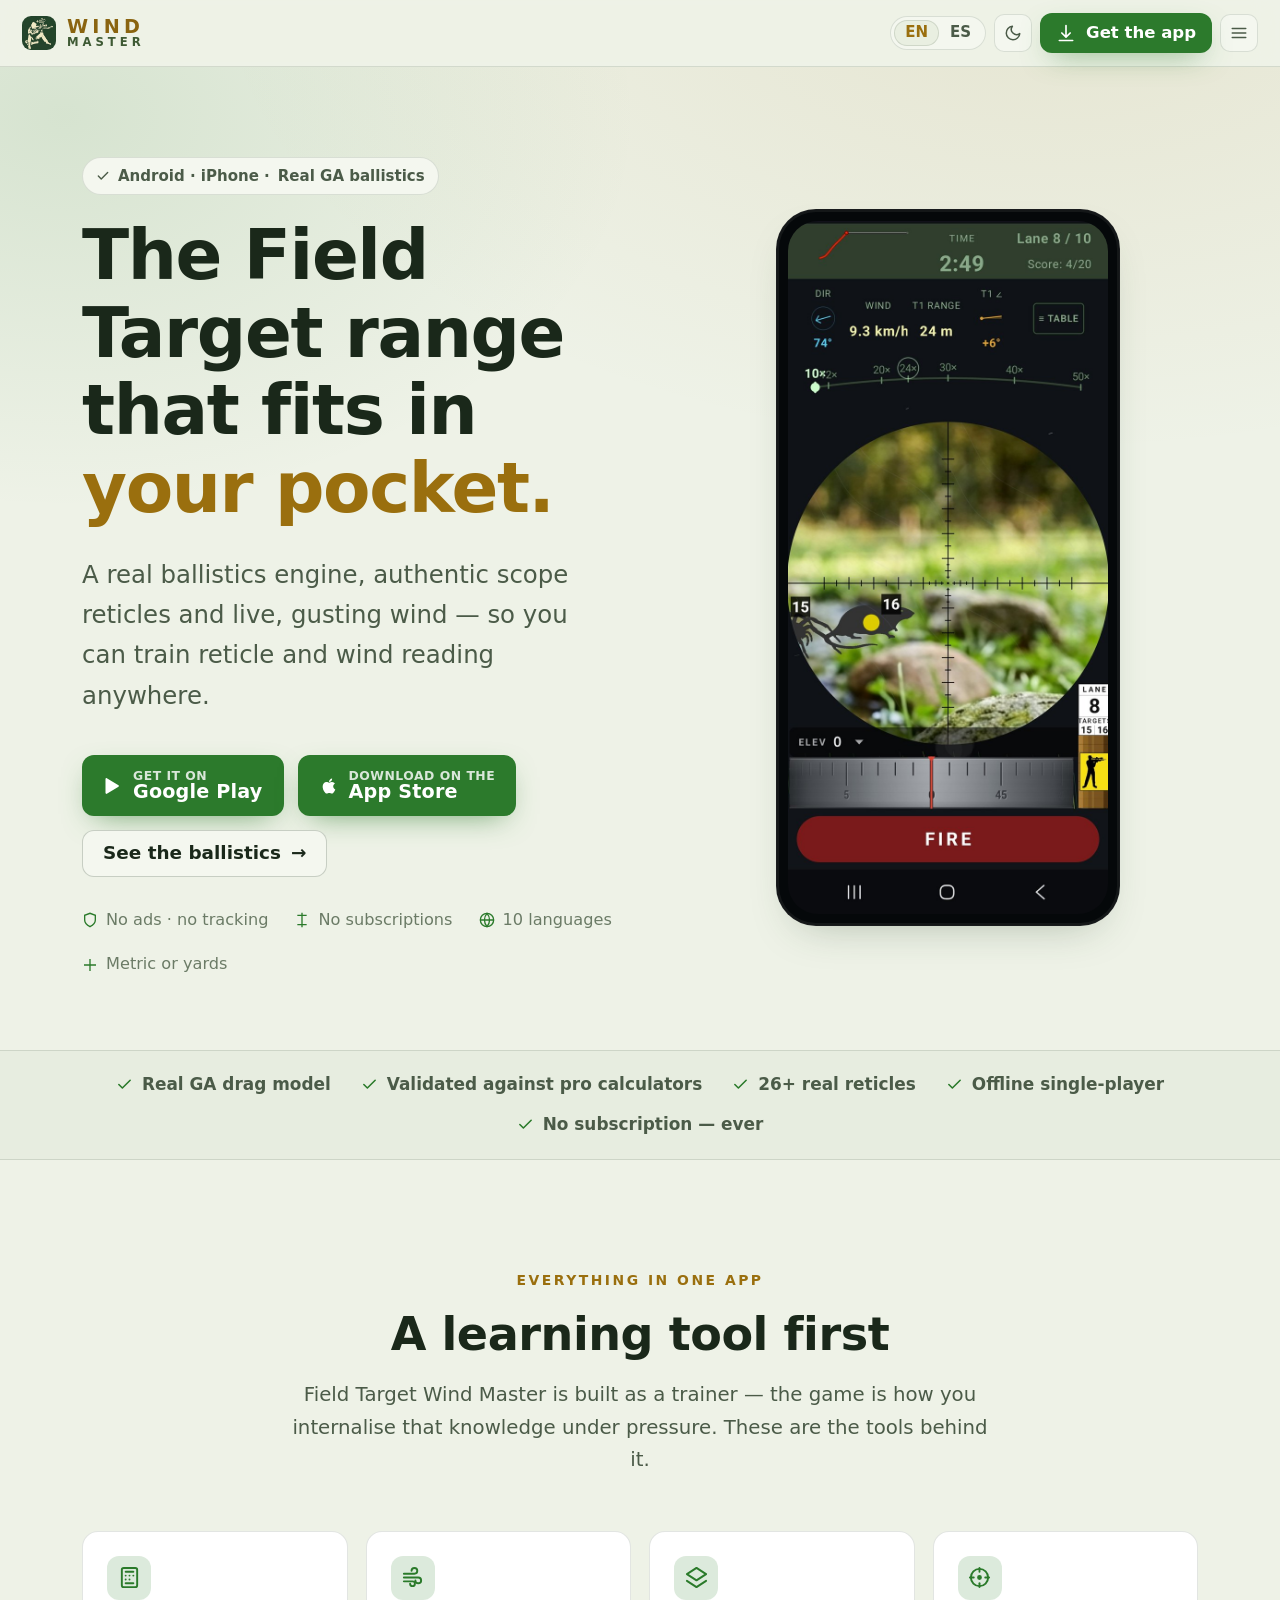
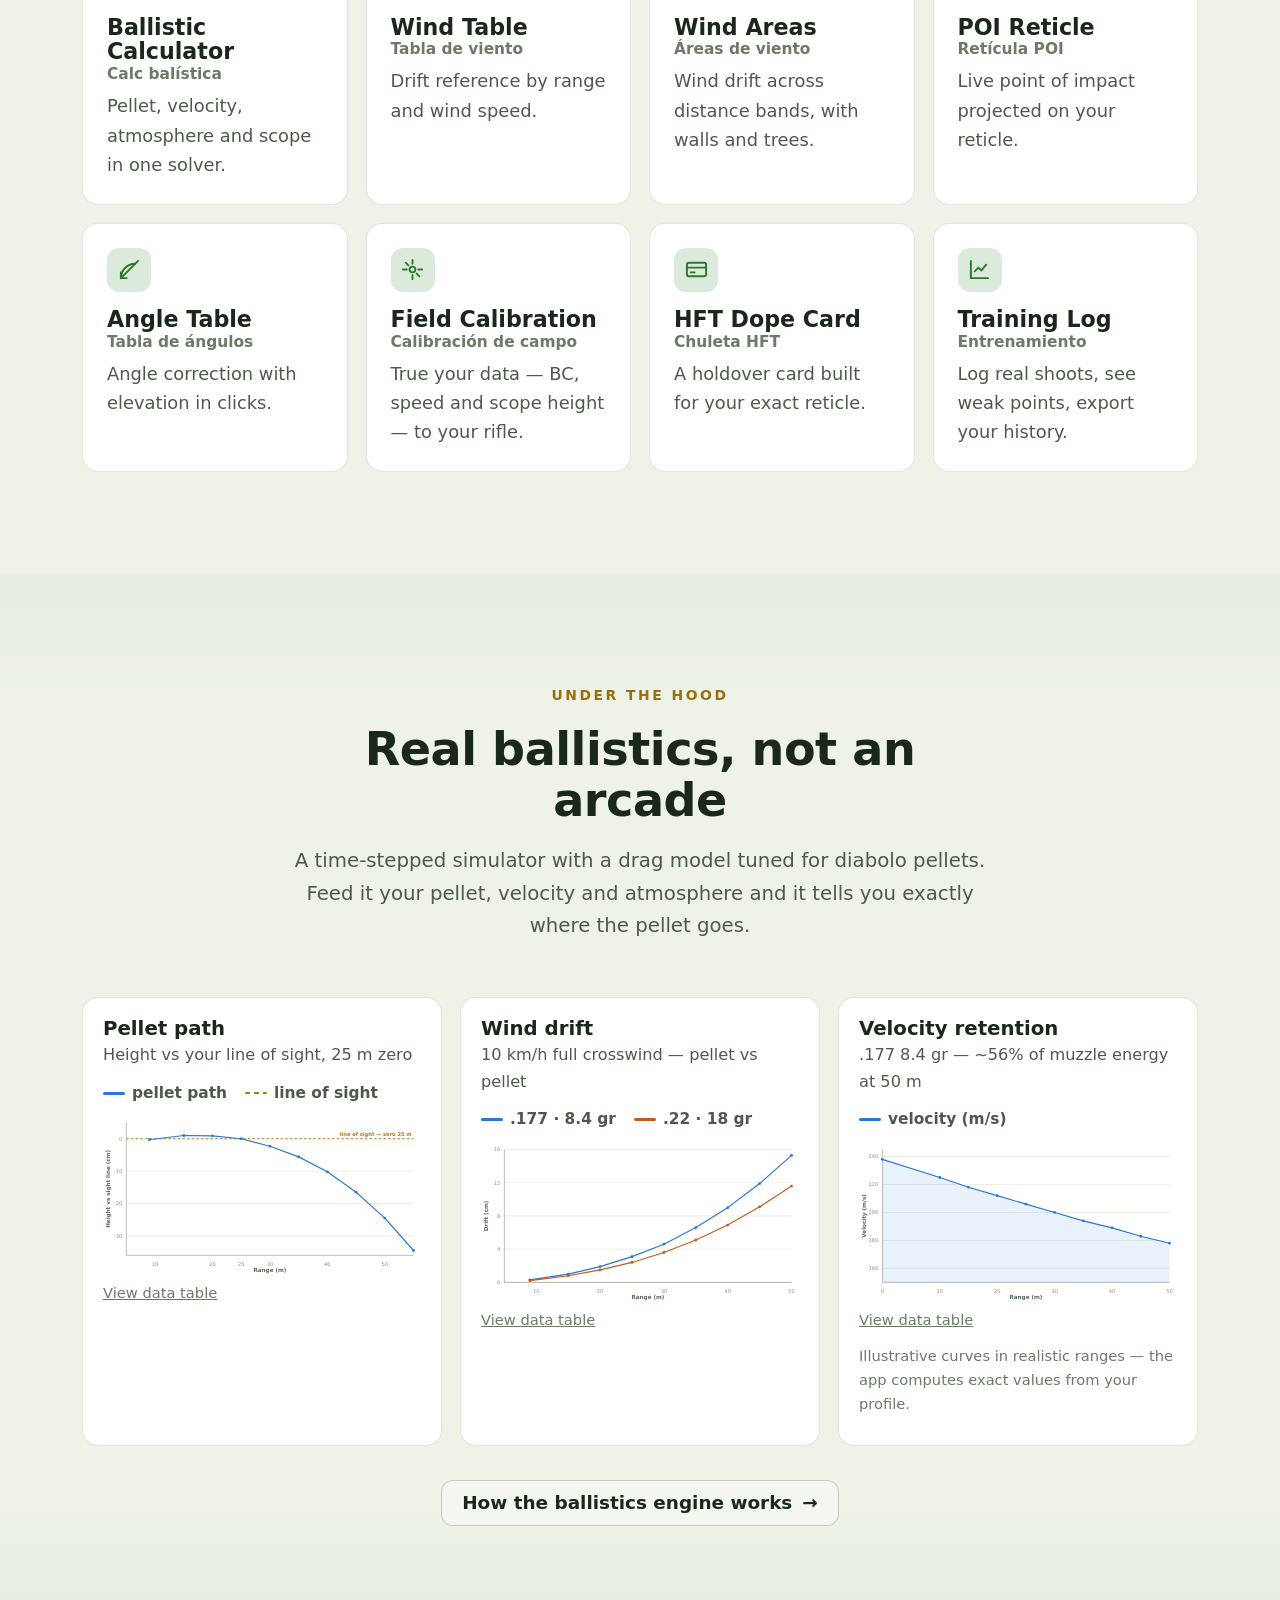
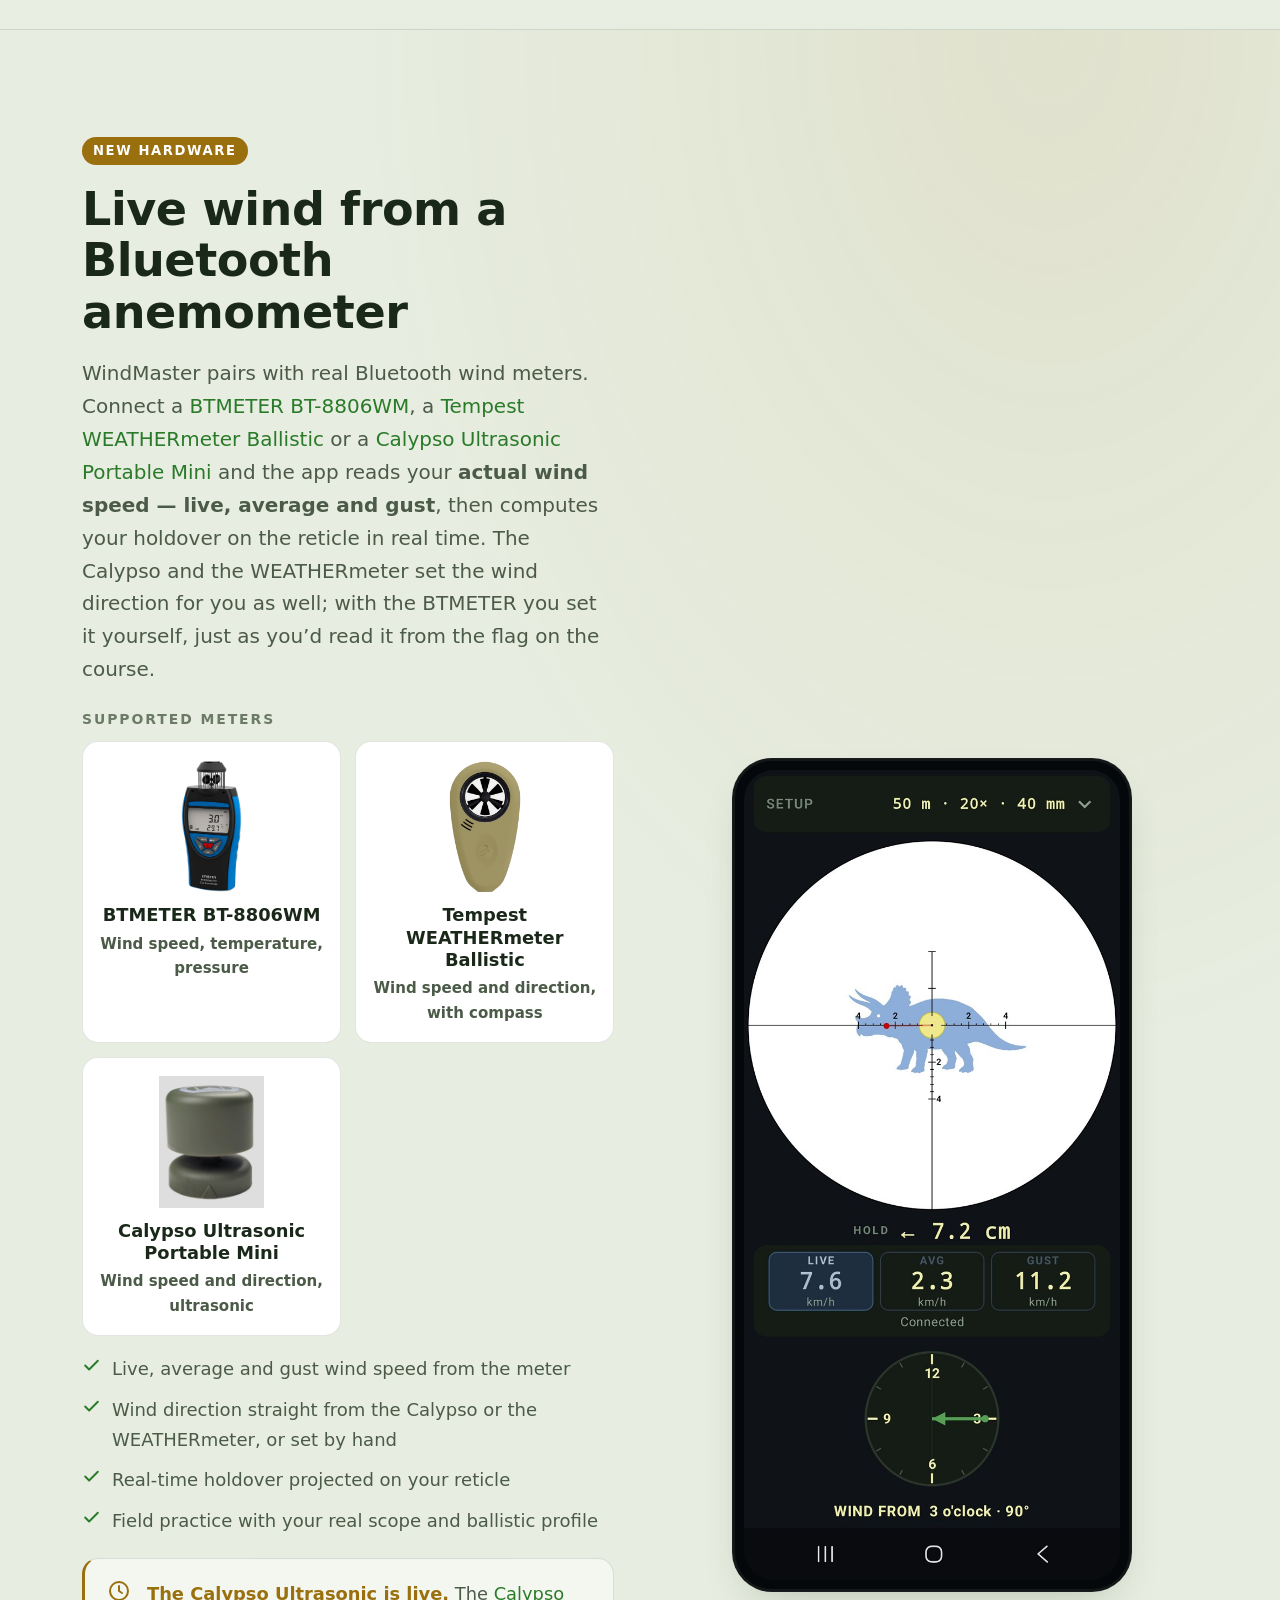
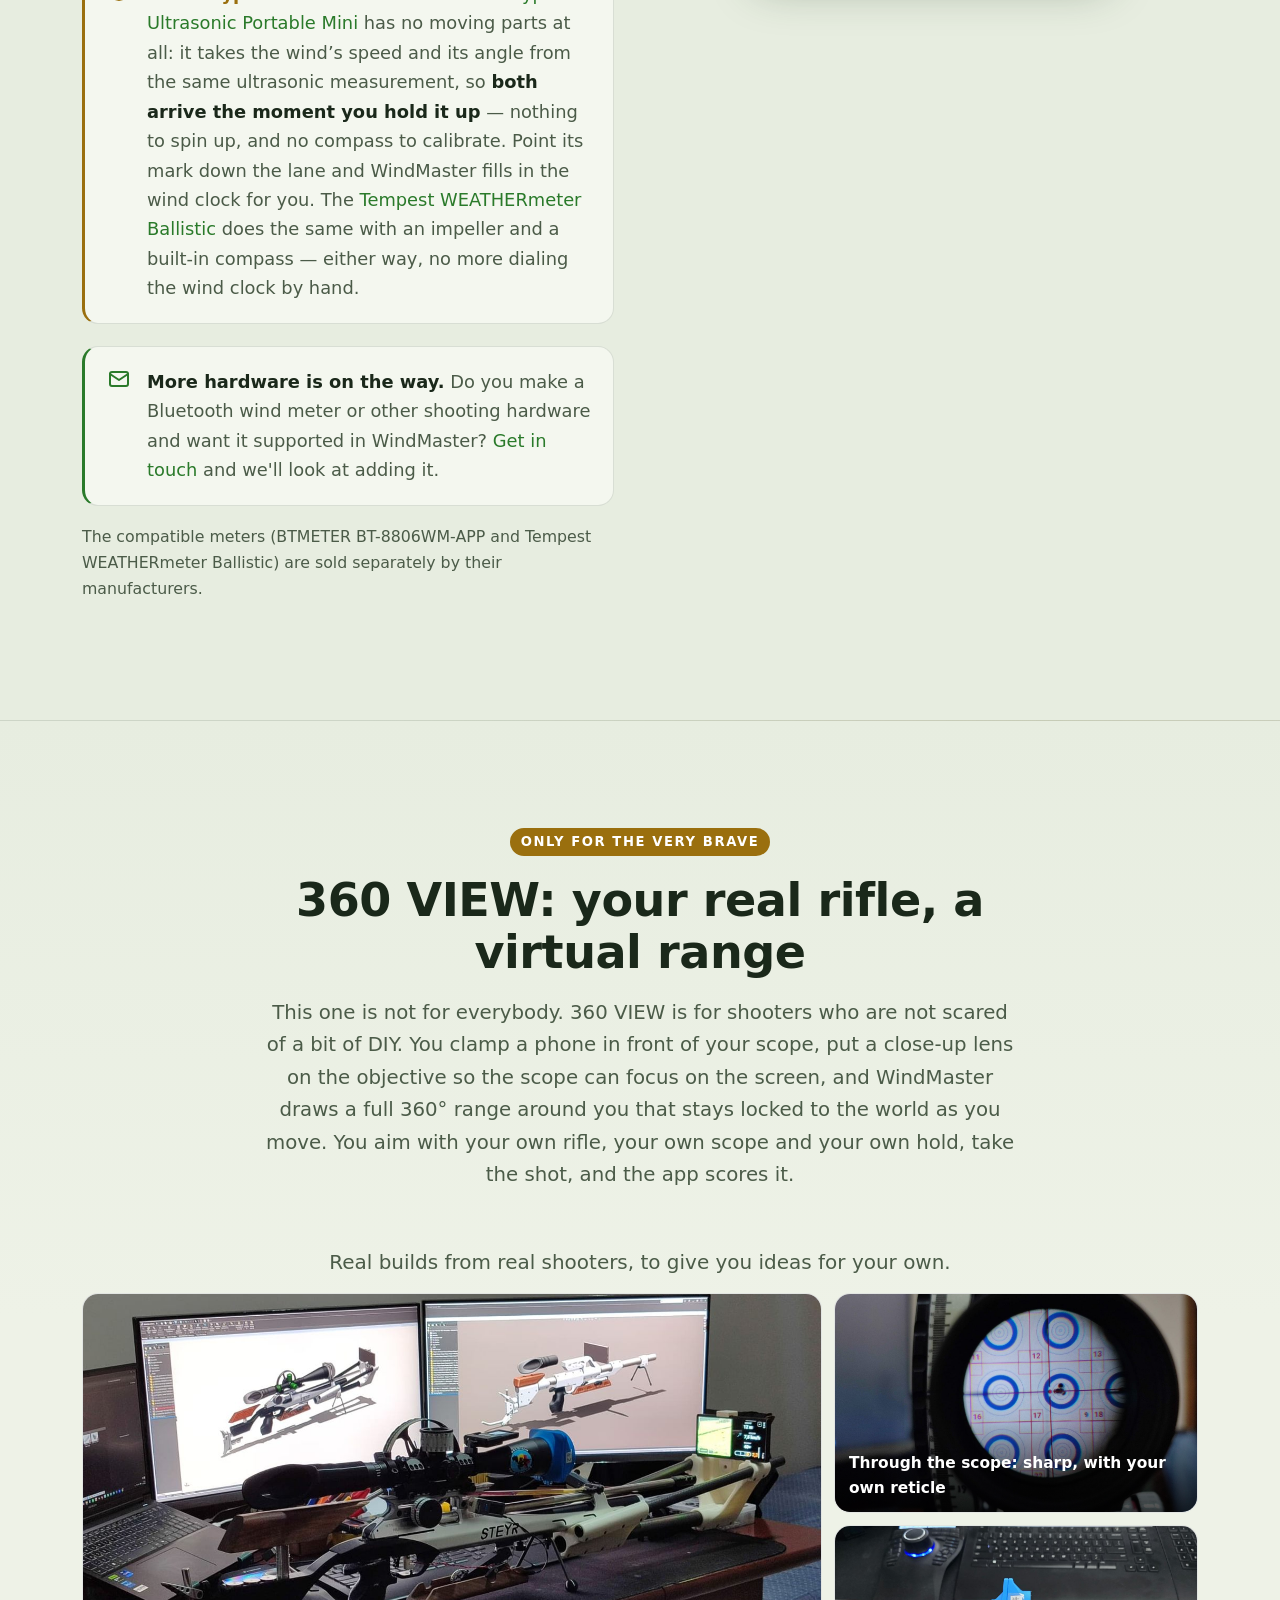
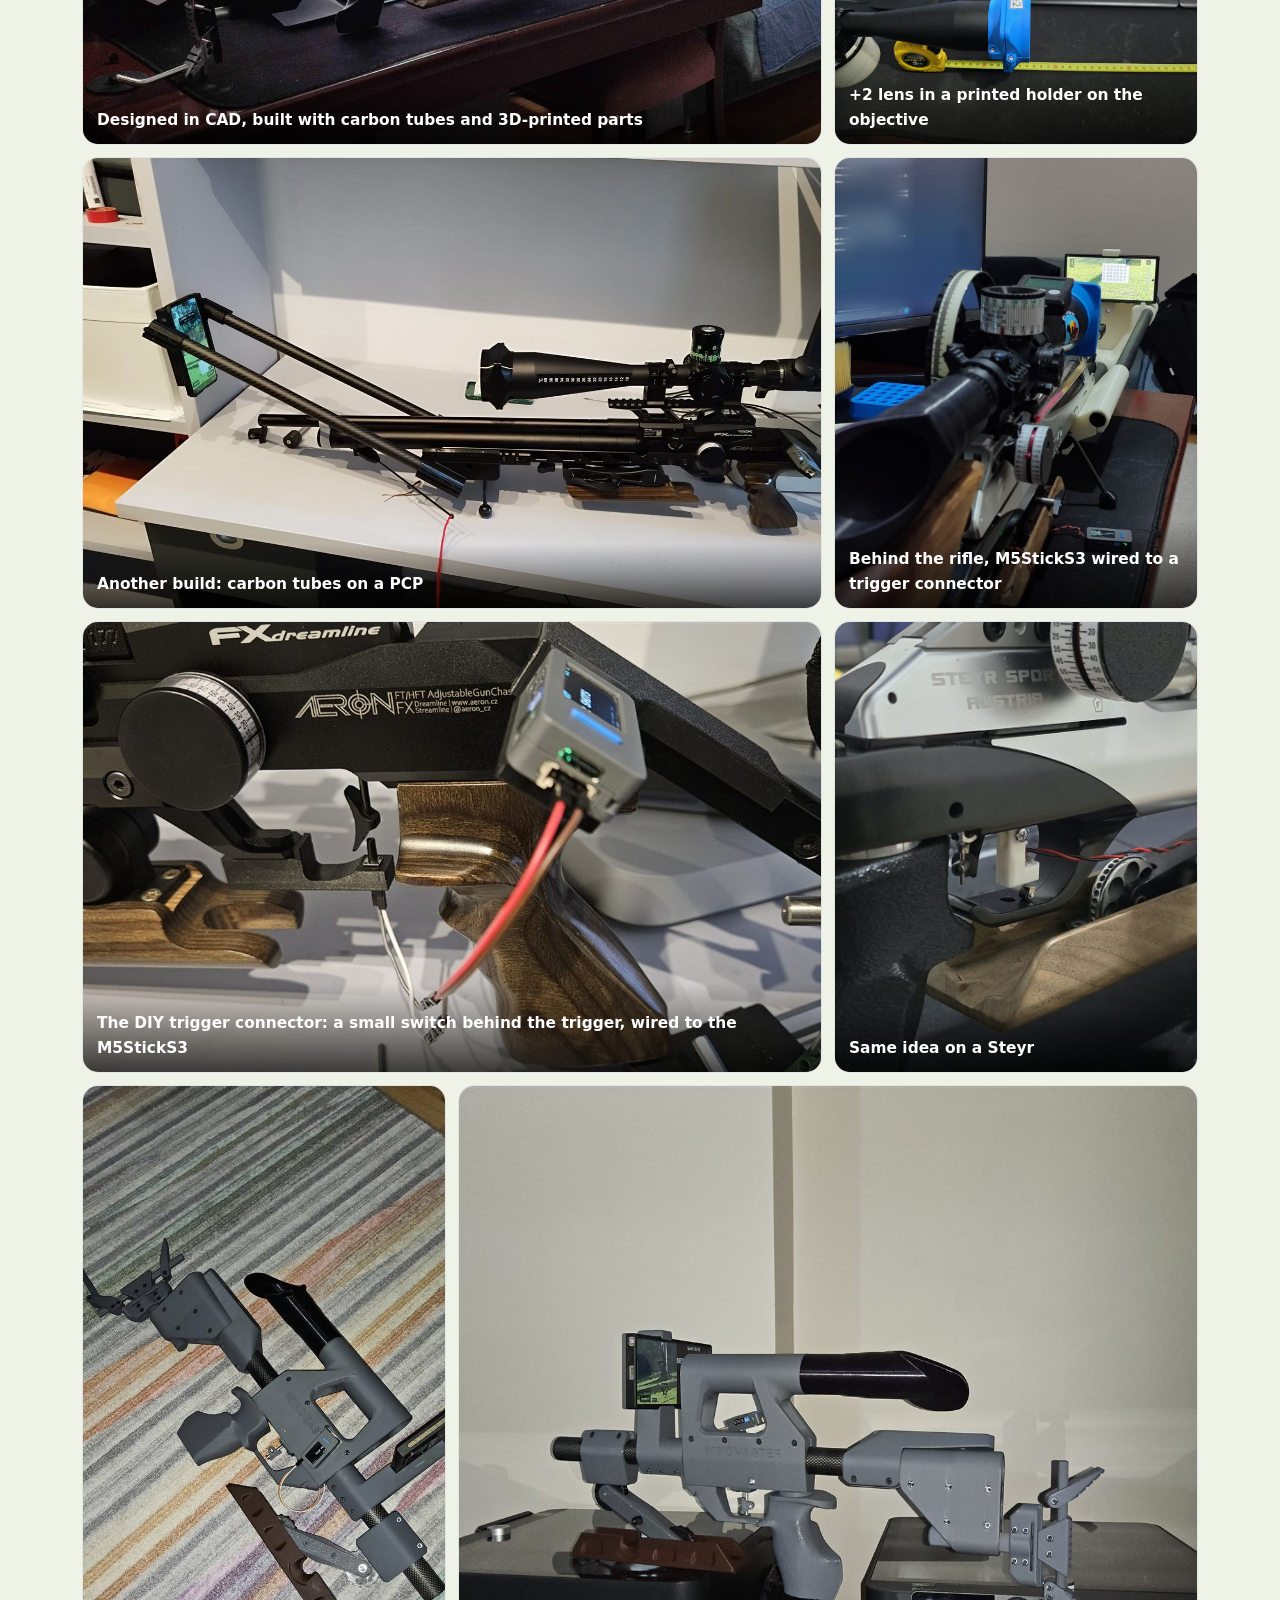
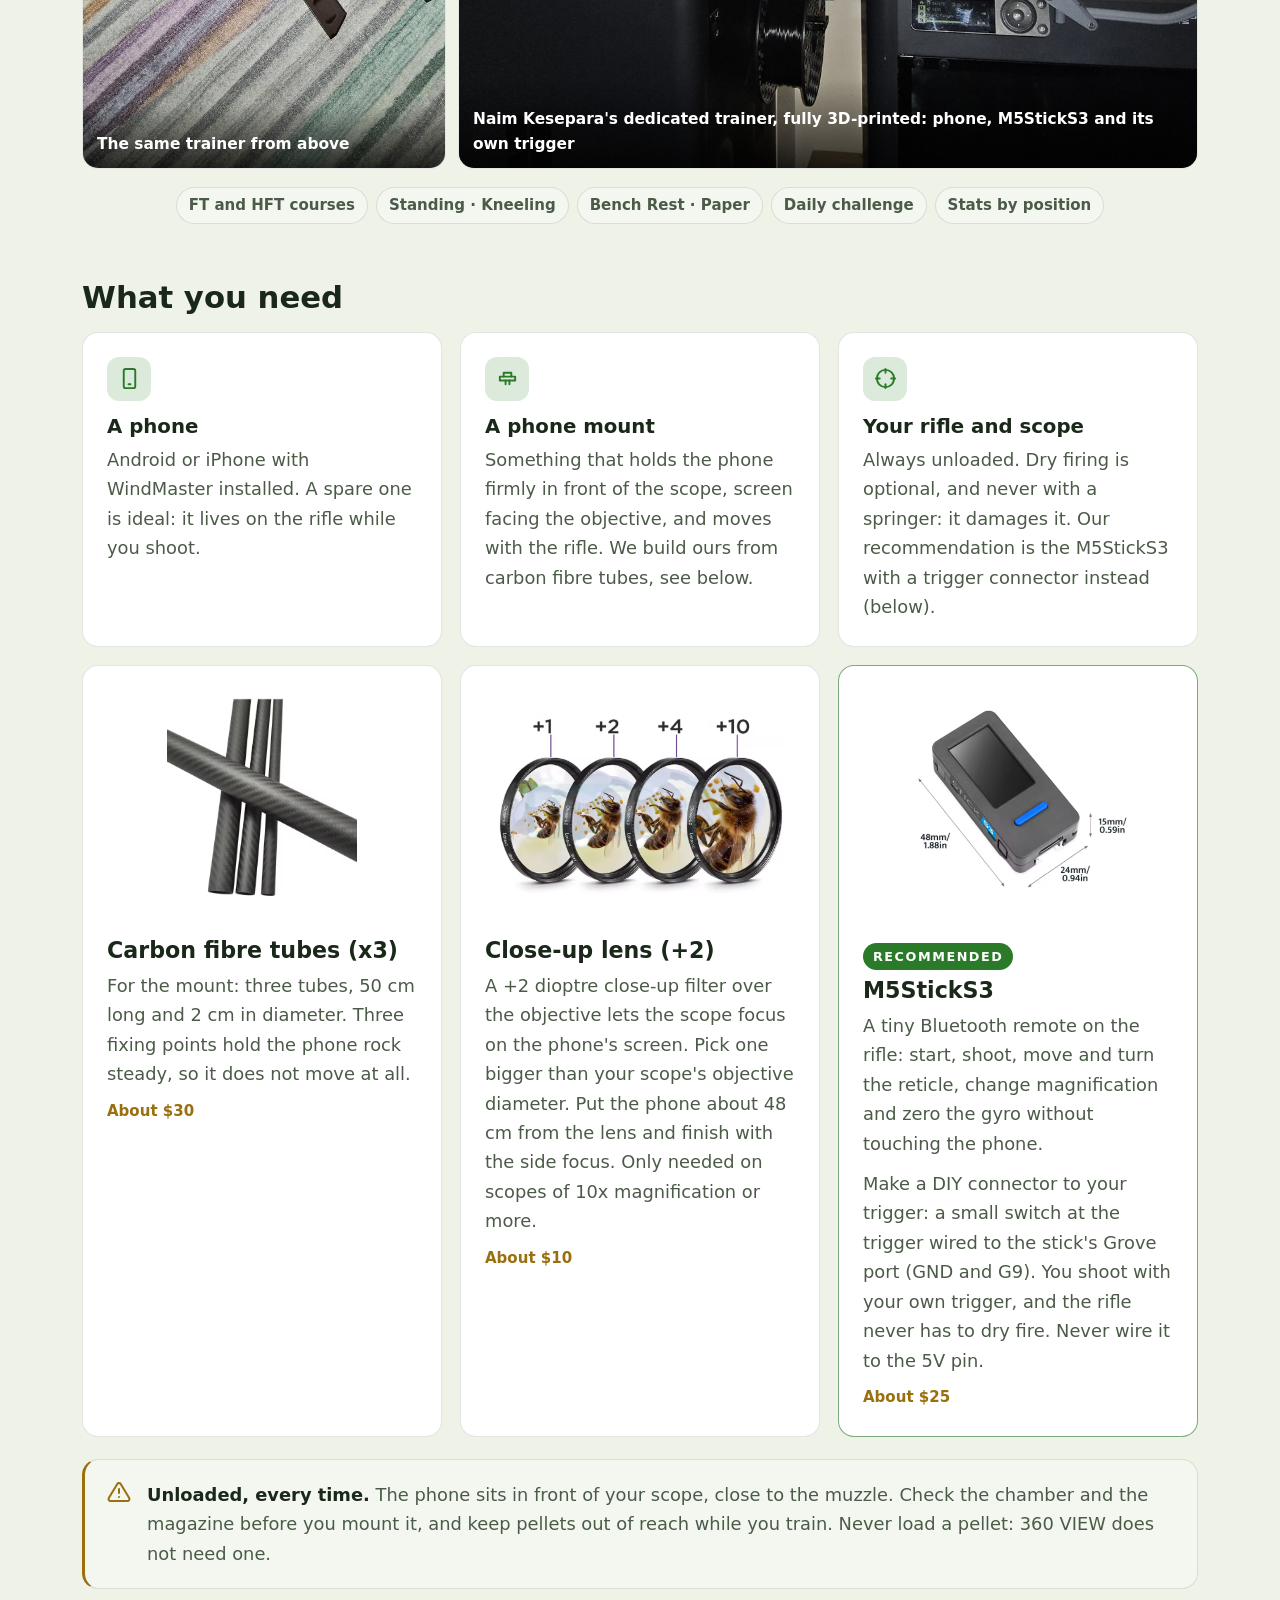
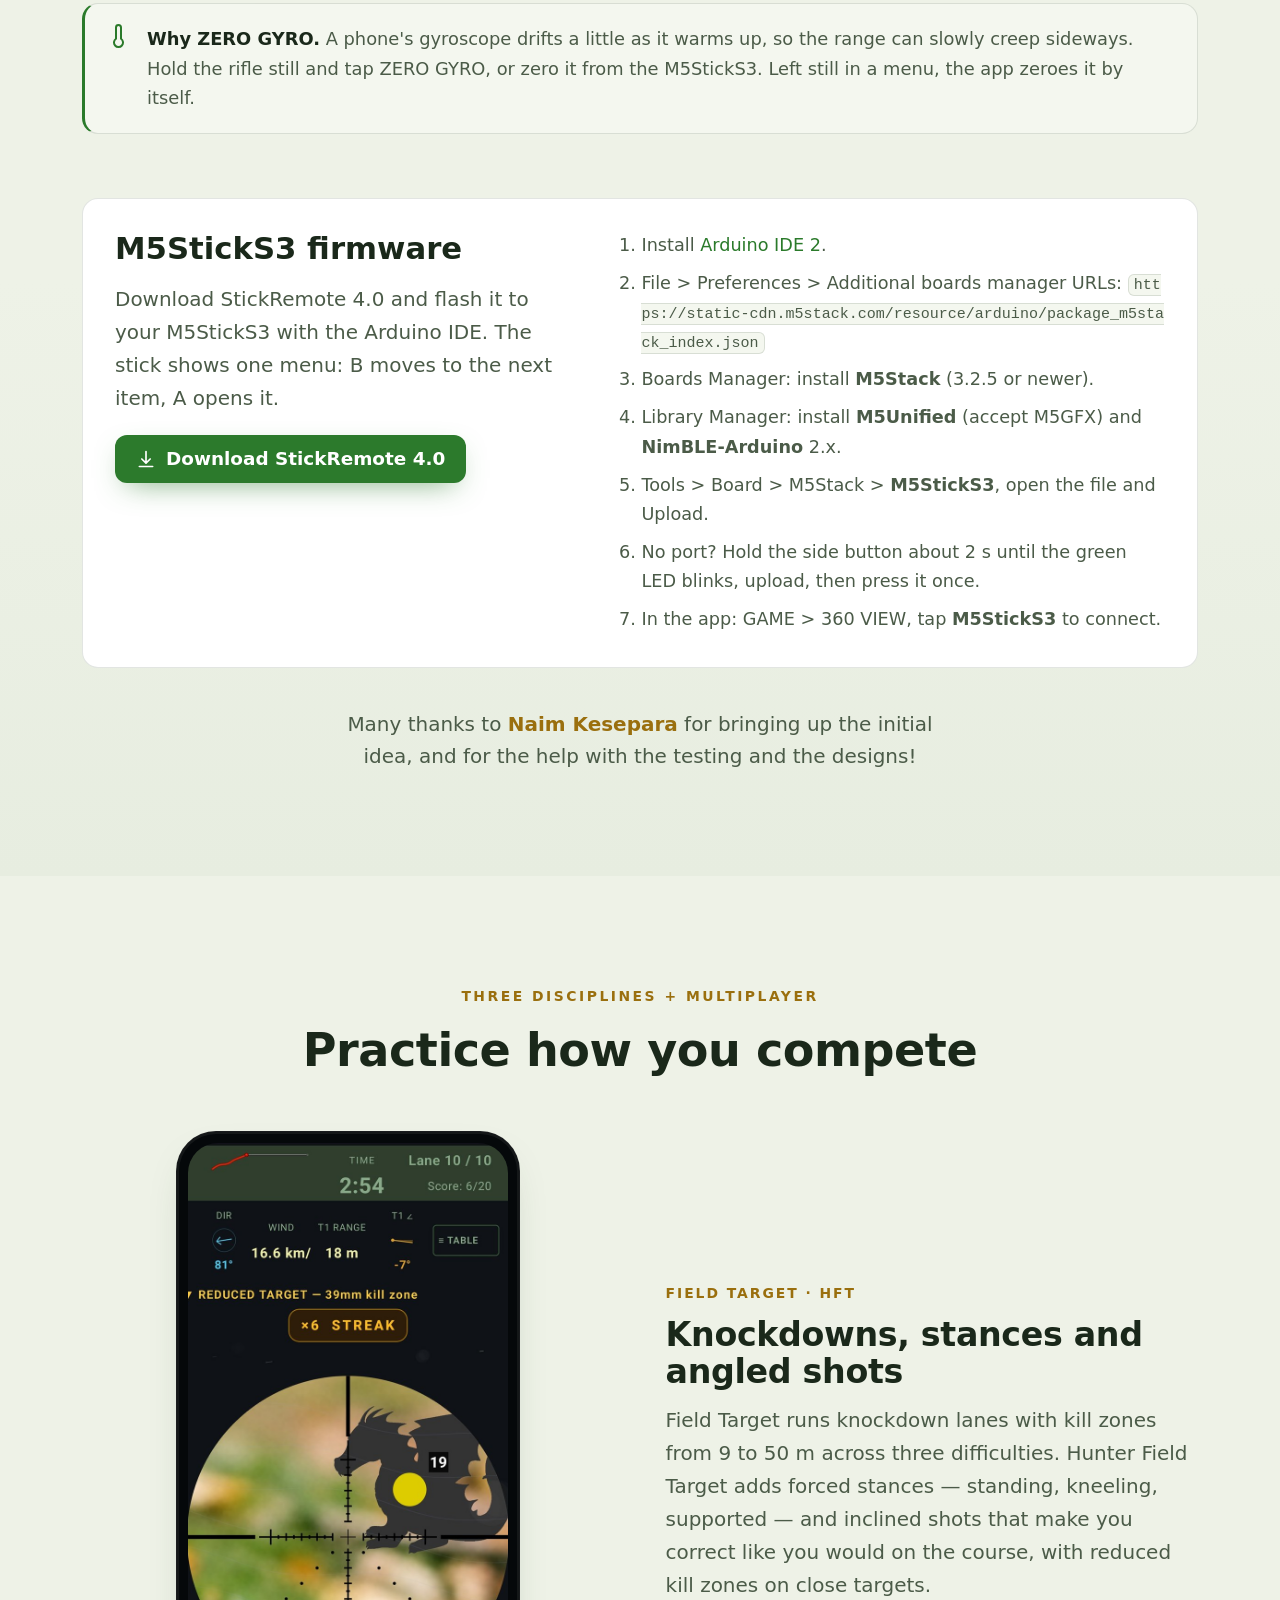
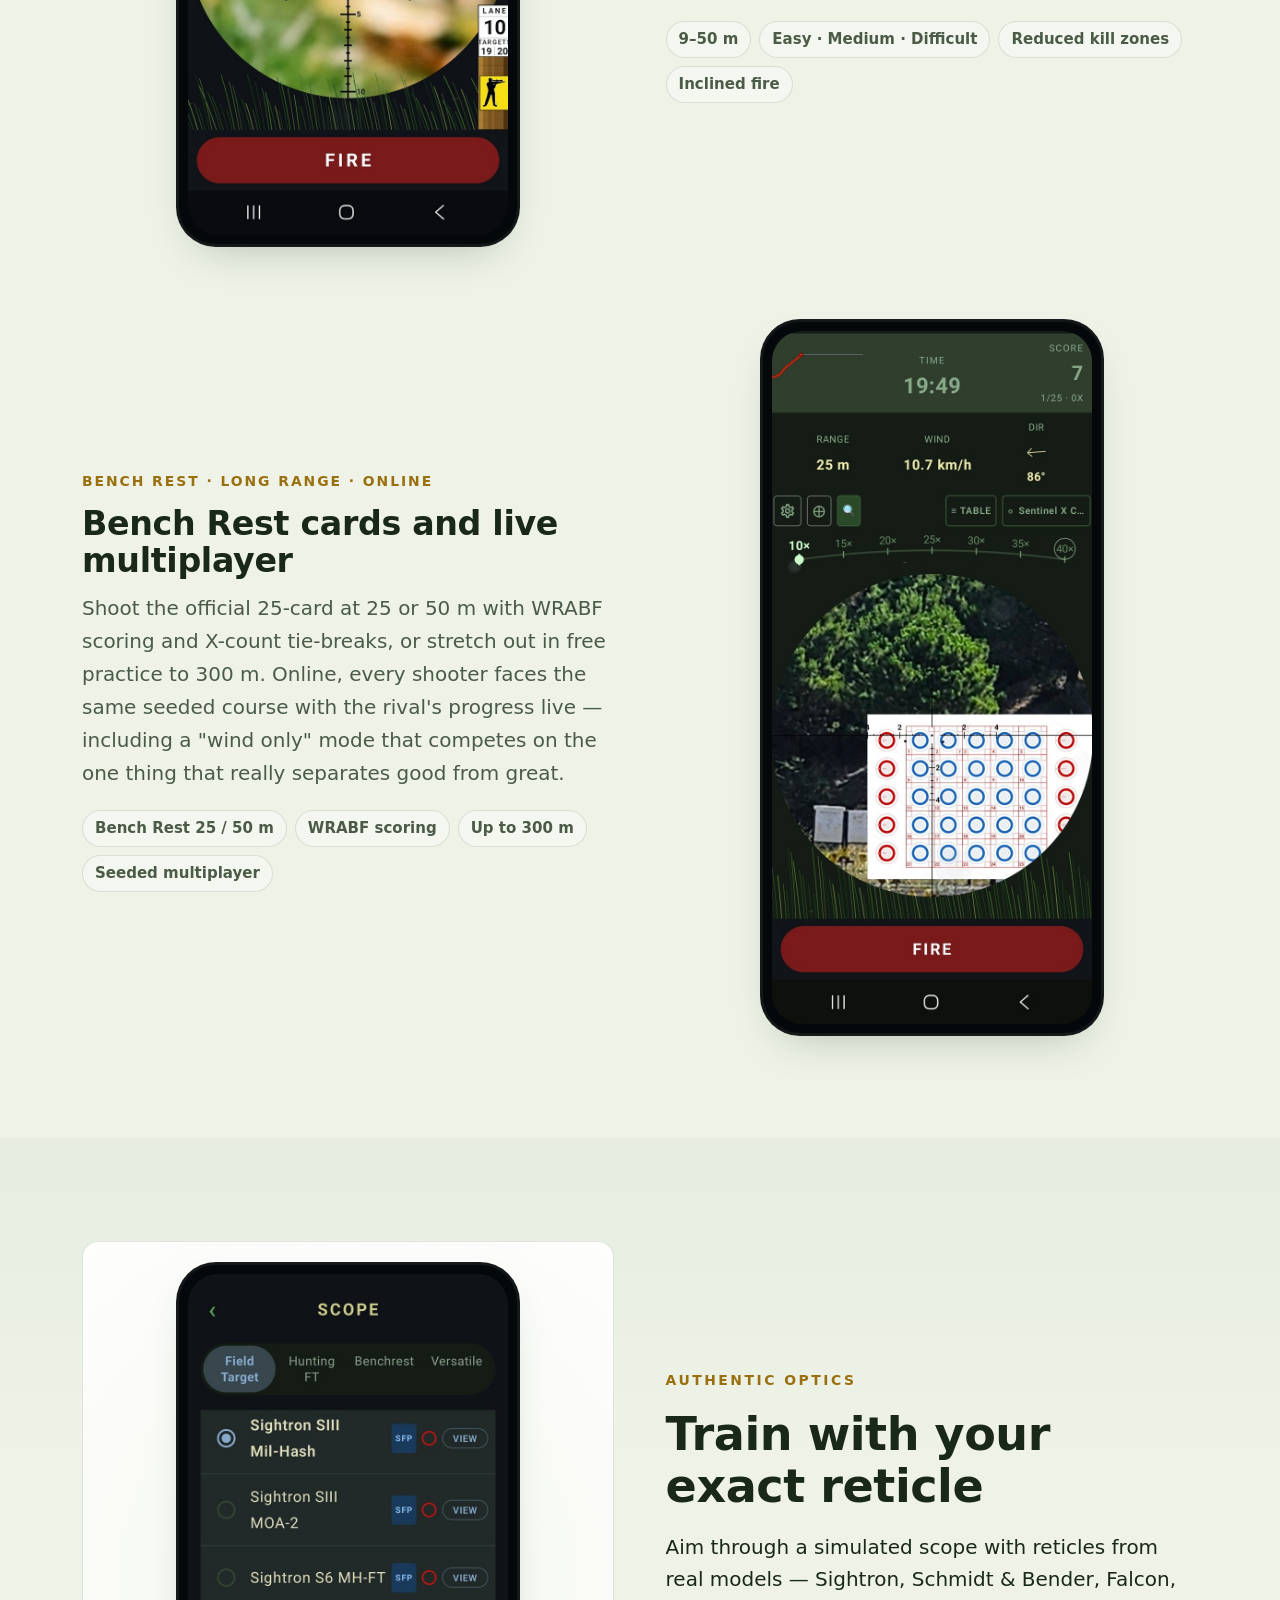
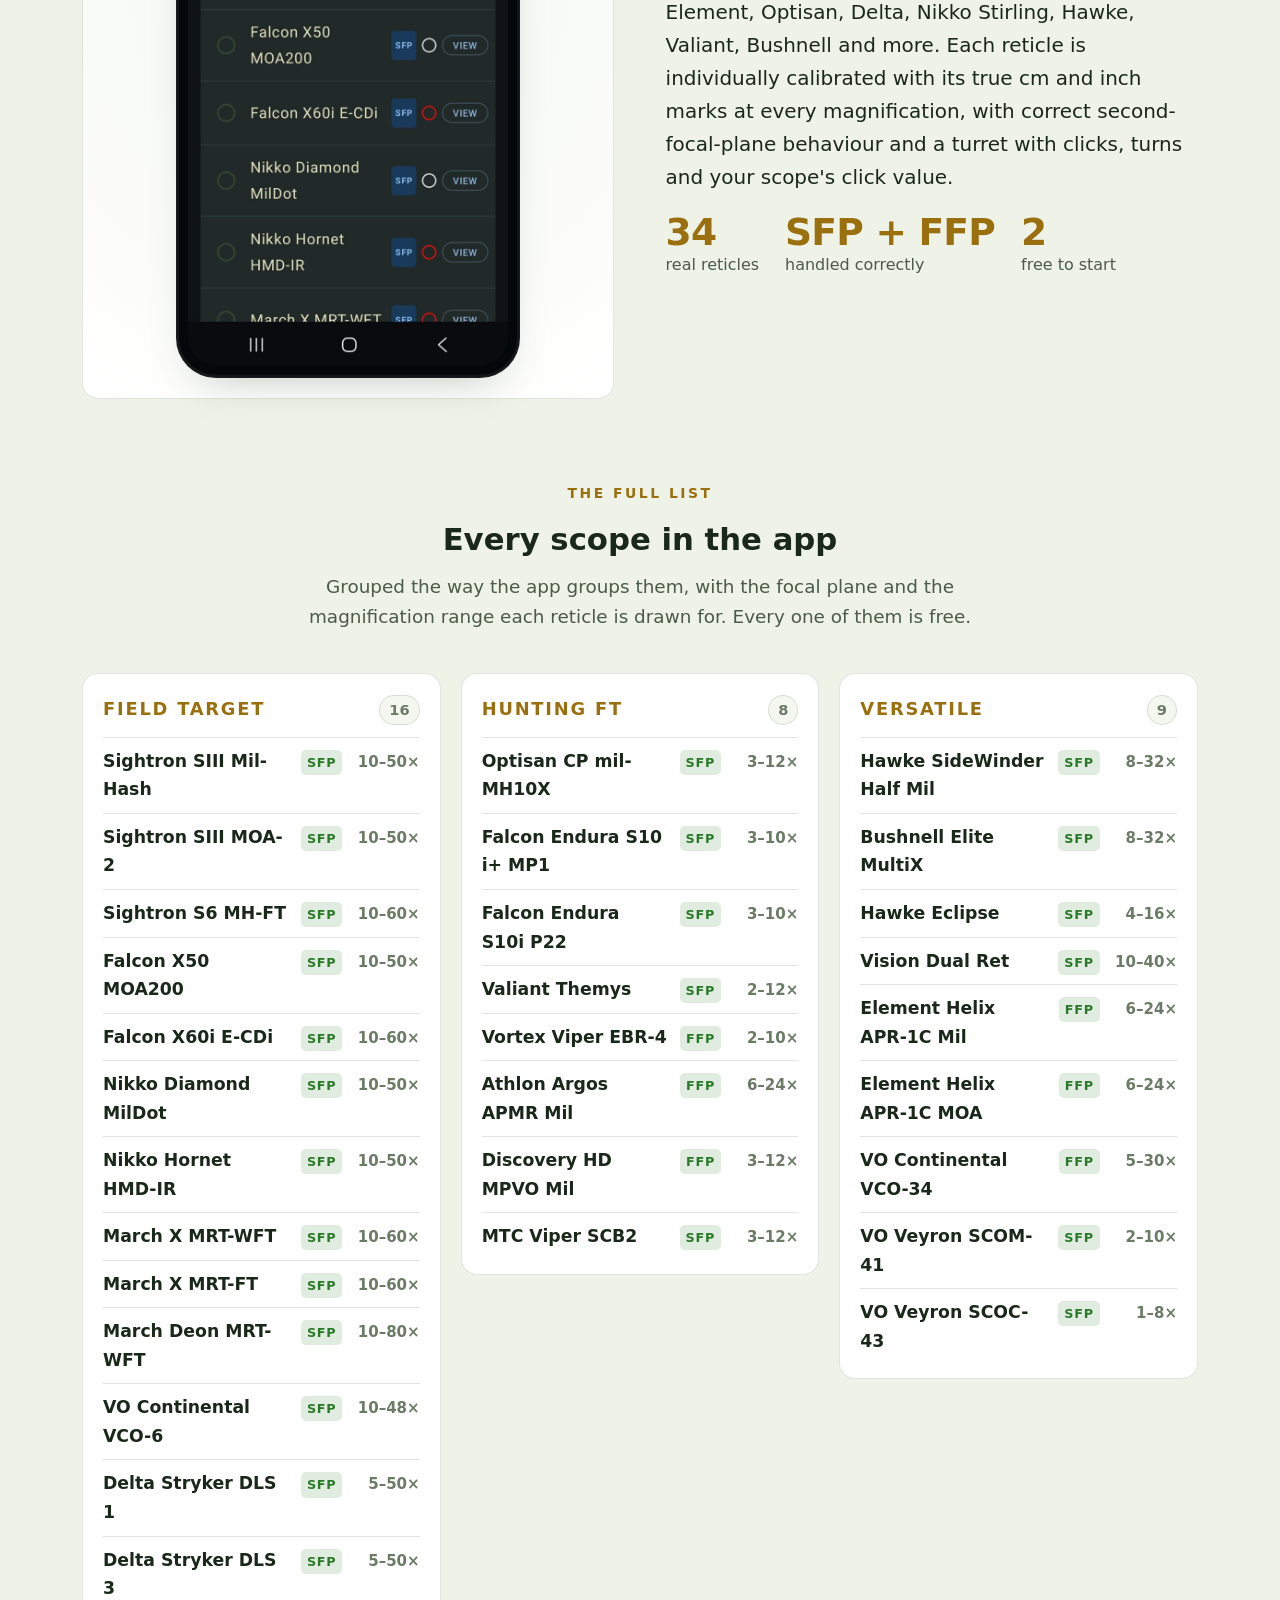
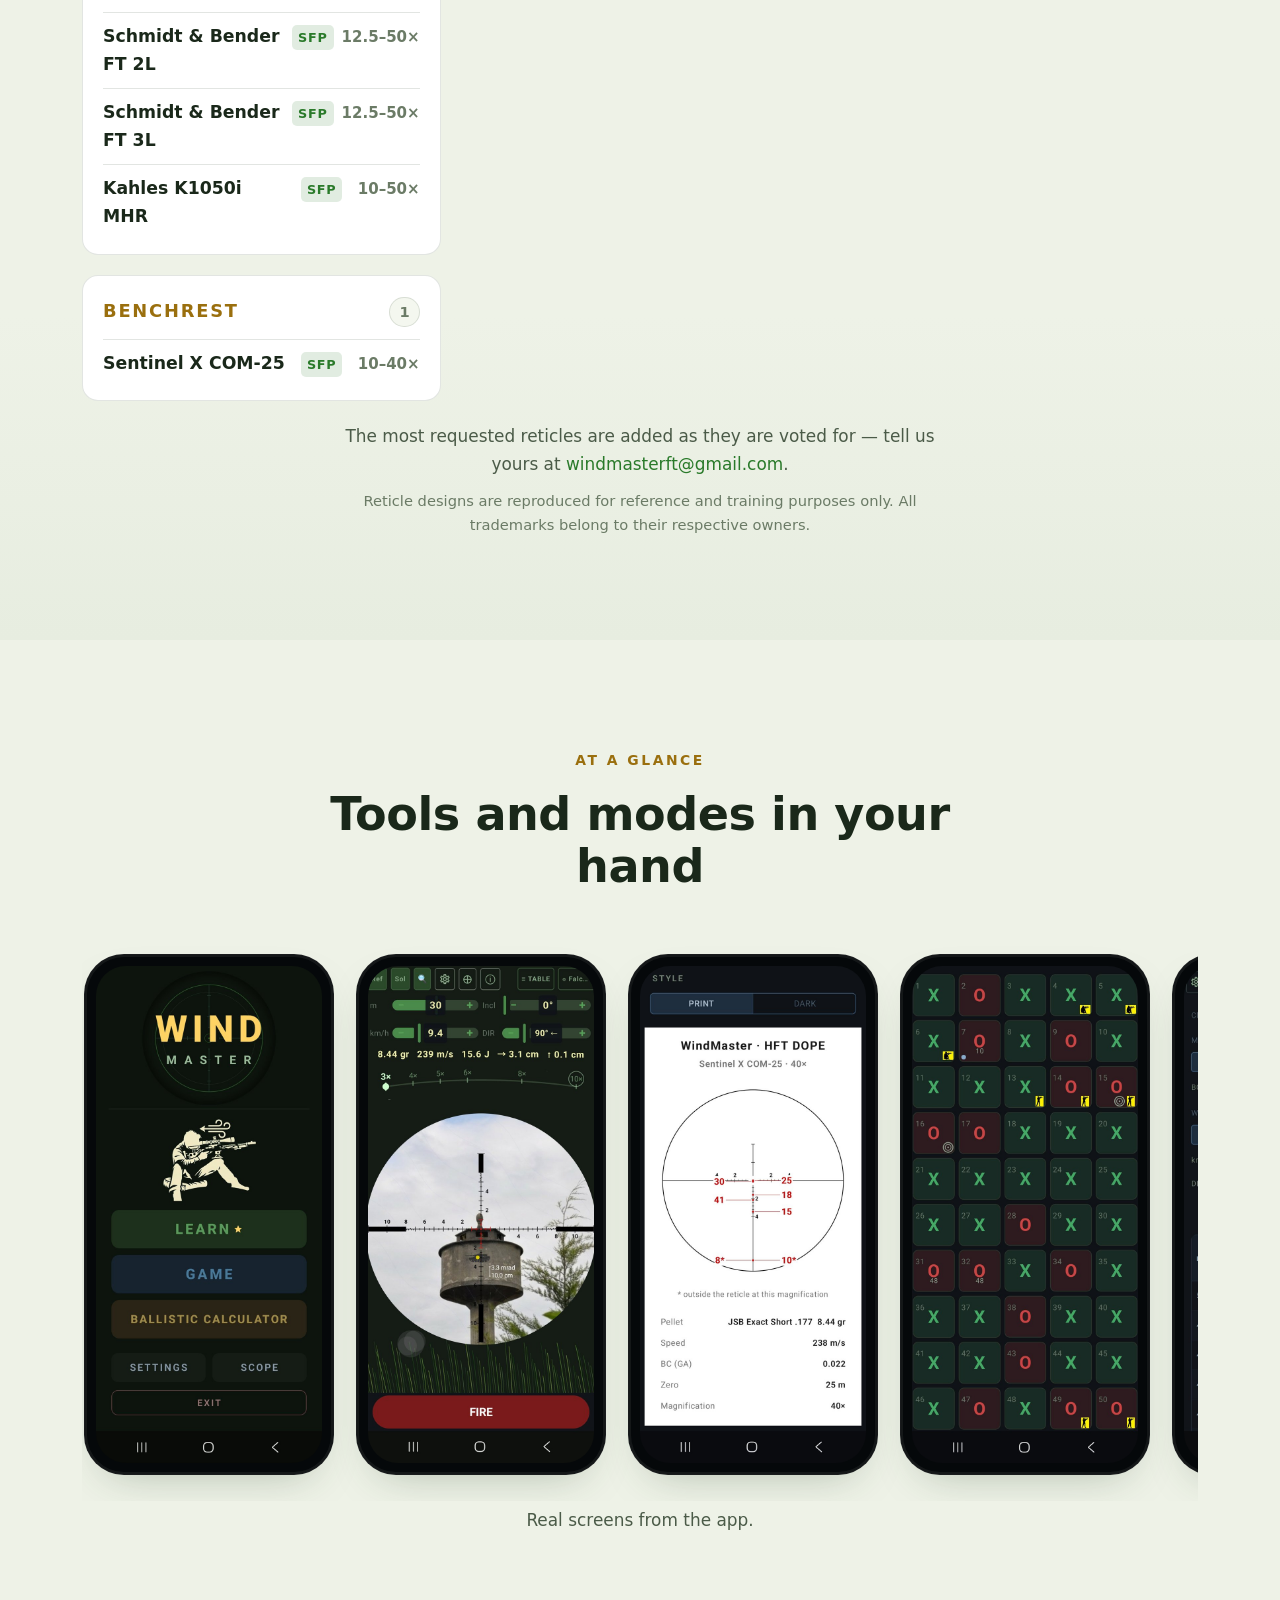
==== commit cbedf87d: "360 VIEW: explain why ZERO GYRO (the gyroscope drifts as it warms up)" ====
--- a/index.html
+++ b/index.html
@@ -13,7 +13,7 @@
   <meta property="og:description" content="A real airgun ballistics engine, authentic scope reticles and live wind. Train reticle & wind reading anywhere. Android and iPhone · 10 languages.">
   <meta property="og:image" content="assets/img/logo.png">
   <meta name="twitter:card" content="summary_large_image">
-  <link rel="stylesheet" href="assets/css/styles.css?v=20261112c">
+  <link rel="stylesheet" href="assets/css/styles.css?v=20261113a">
   <script>
     (function () {
       try {
@@ -362,6 +362,14 @@
       </p>
     </div>
 
+    <div class="callout diy-gyro">
+      <svg viewBox="0 0 24 24" fill="none" stroke="currentColor" stroke-width="2" stroke-linecap="round" stroke-linejoin="round"><path d="M14 14.76V3.5a2.5 2.5 0 0 0-5 0v11.26a4.5 4.5 0 1 0 5 0z"/></svg>
+      <p>
+        <span class="lang-en"><strong>Why ZERO GYRO.</strong> A phone's gyroscope drifts a little as it warms up, so the range can slowly creep sideways. Hold the rifle still and tap ZERO GYRO, or zero it from the M5StickS3. Left still in a menu, the app zeroes it by itself.</span>
+        <span class="lang-es"><strong>Por qué CERO GIRO.</strong> El giroscopio del móvil se desvía un poco al calentarse, así que el campo puede ir desplazándose poco a poco. Deja la carabina quieta y pulsa CERO GIRO, o ponlo a cero desde el M5StickS3. Quieta en un menú, la app lo pone a cero sola.</span>
+      </p>
+    </div>
+
     <div class="diy-firmware">
       <div>
         <h3 class="diy-sub lang-en">M5StickS3 firmware</h3>
--- a/assets/css/styles.css
+++ b/assets/css/styles.css
@@ -645,6 +645,7 @@
 .diy-kit .card h3 { font-size: 1.05rem; }
 .diy-safety { margin-top: 22px; border-left-color: var(--warn); }
 .diy-safety > svg { color: var(--warn); }
+.diy-gyro { margin-top: 14px; }
 .diy-firmware { display: grid; grid-template-columns: 1fr 1.2fr; gap: clamp(24px, 4vw, 48px); align-items: start; margin-top: clamp(40px, 6vw, 64px); padding: clamp(20px, 3vw, 32px); background: var(--surface); border: 1px solid var(--border); border-radius: var(--radius); }
 .diy-firmware p { color: var(--text-dim); }
 .diy-steps { margin: 0; padding-left: 1.3em; display: grid; gap: 9px; color: var(--text-dim); font-size: .94rem; }
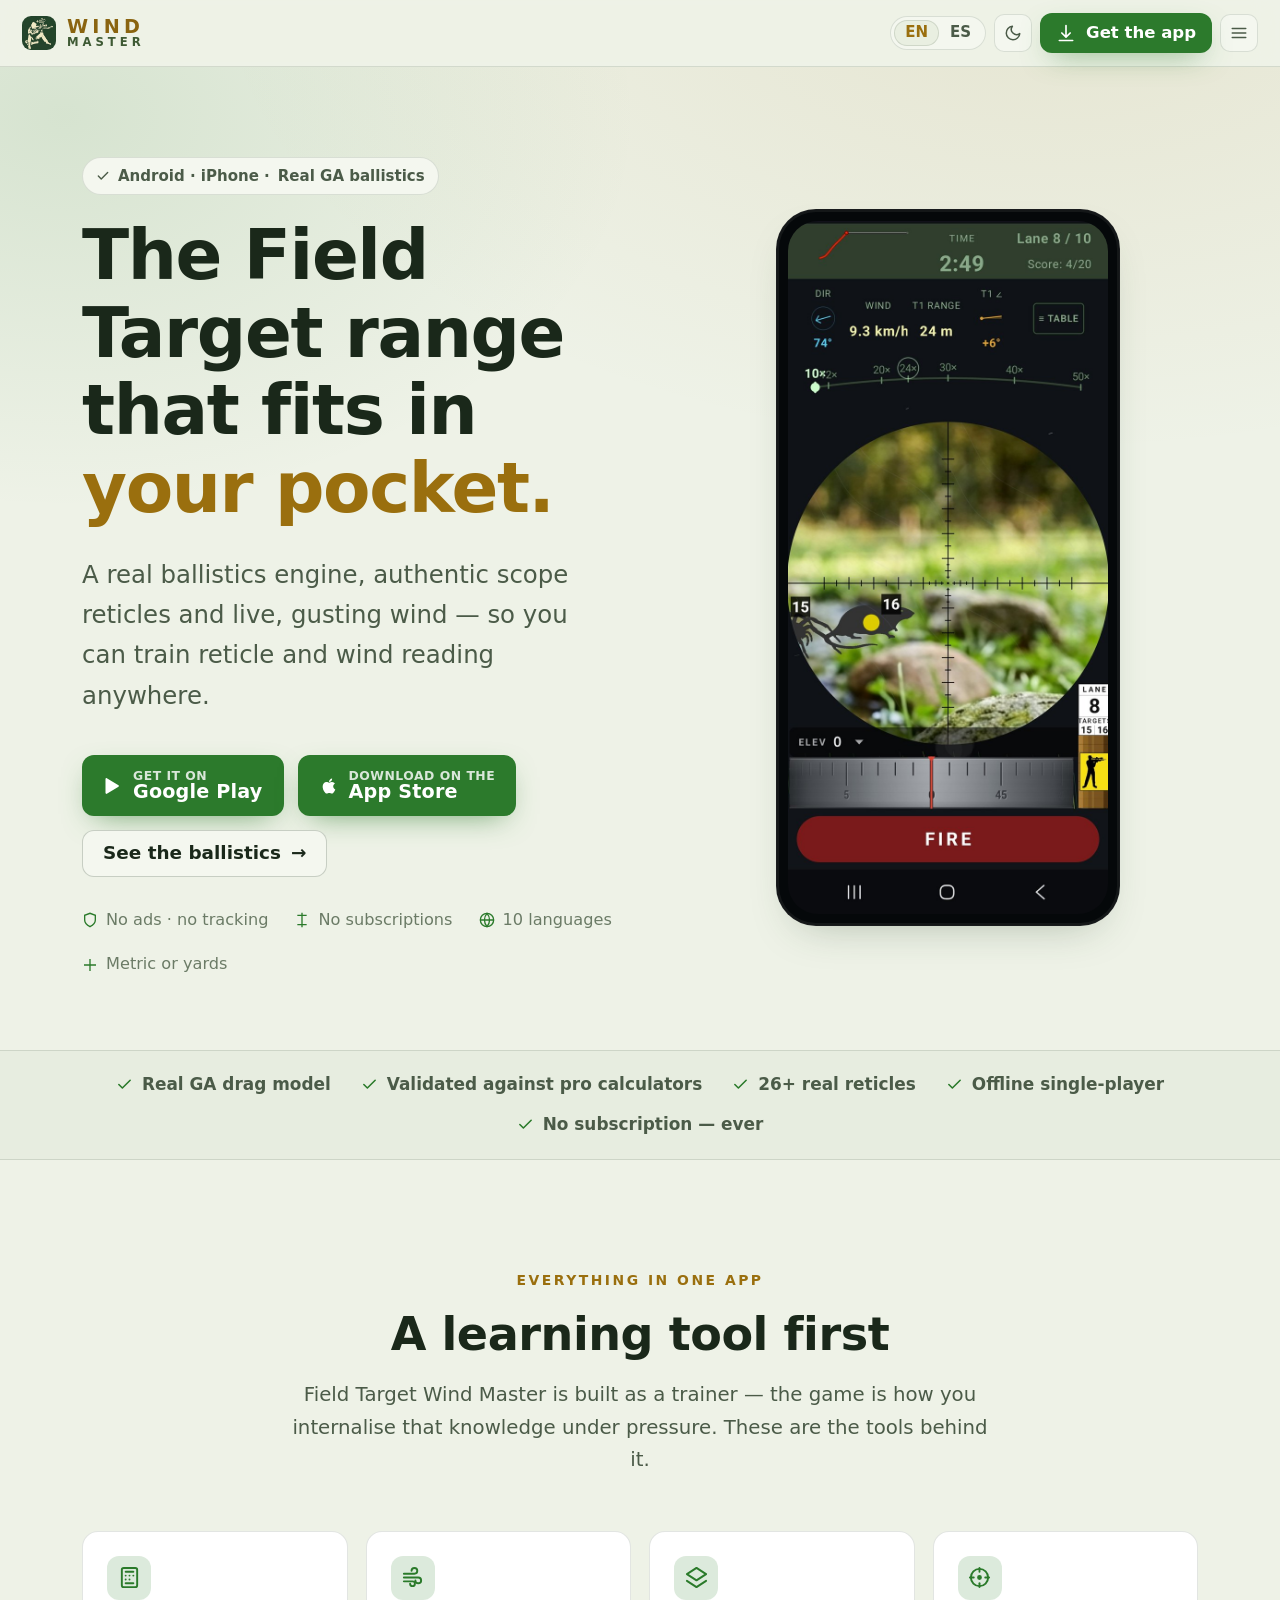
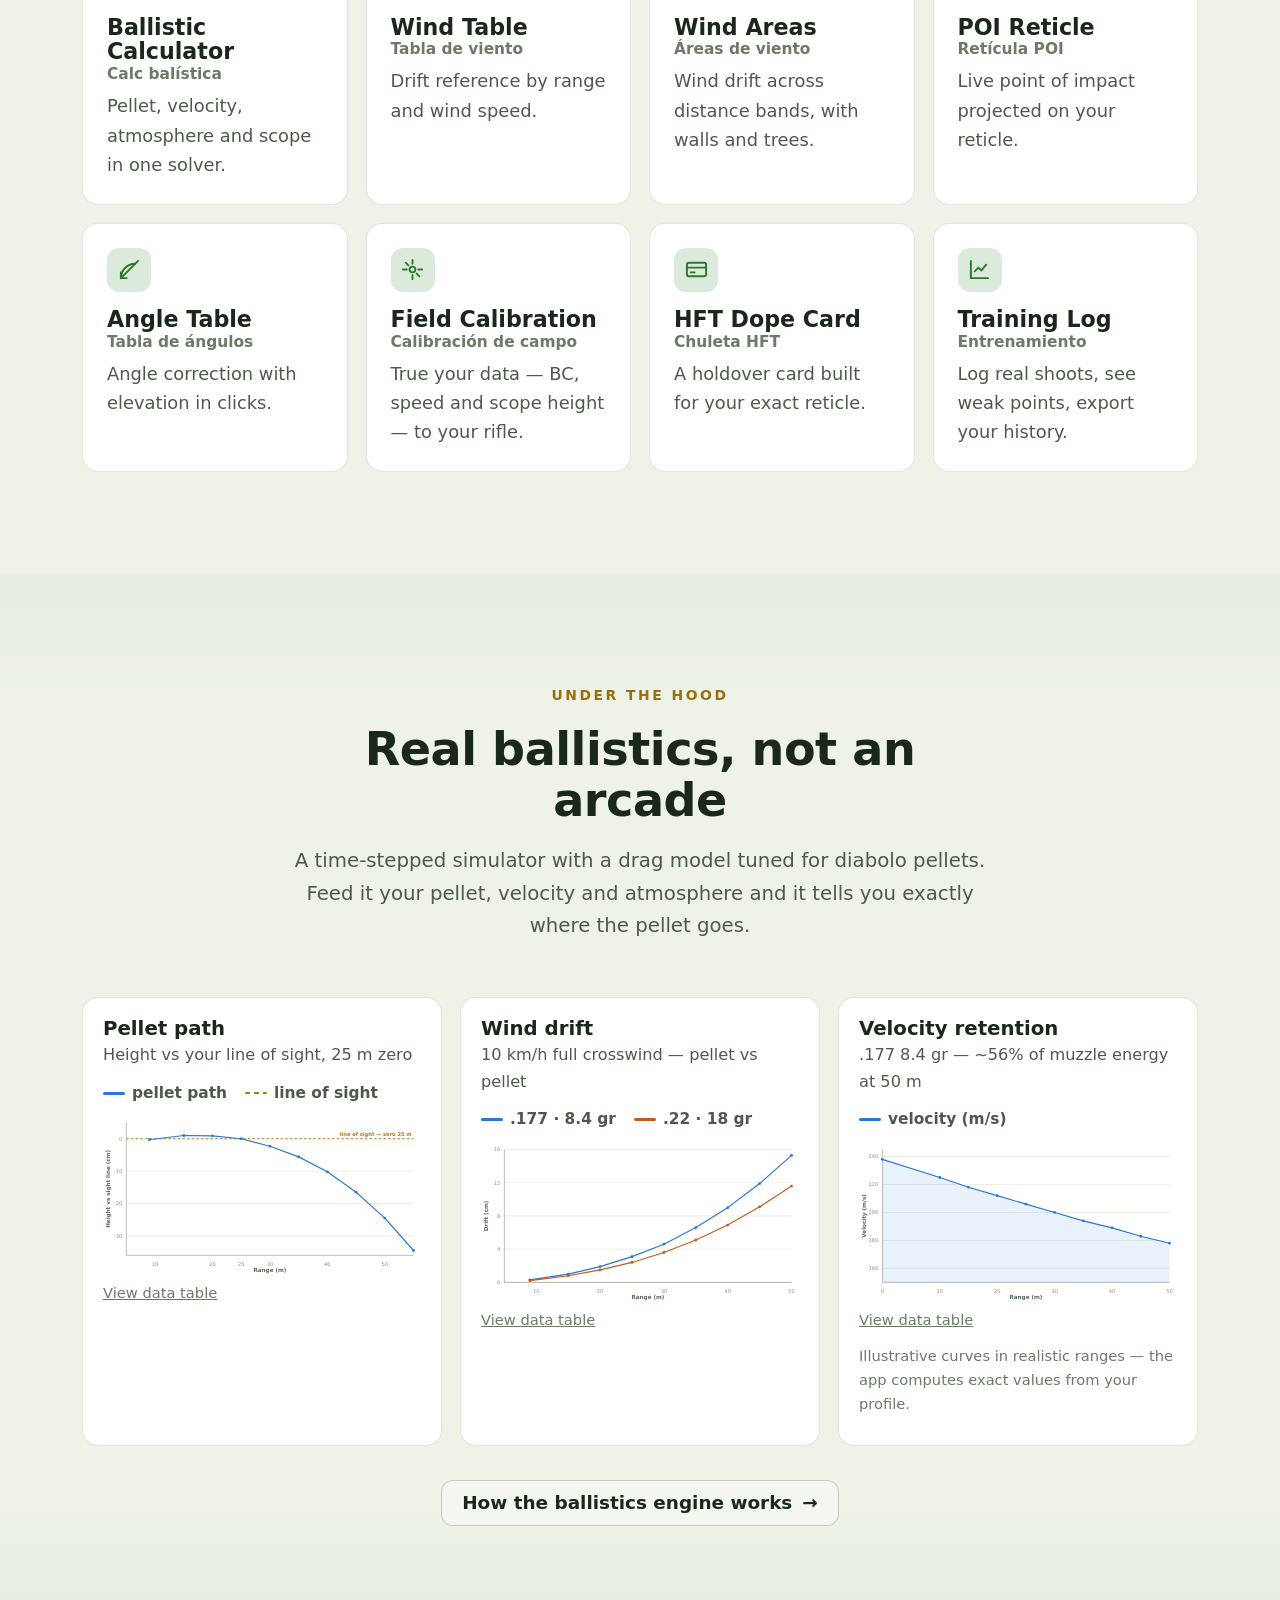
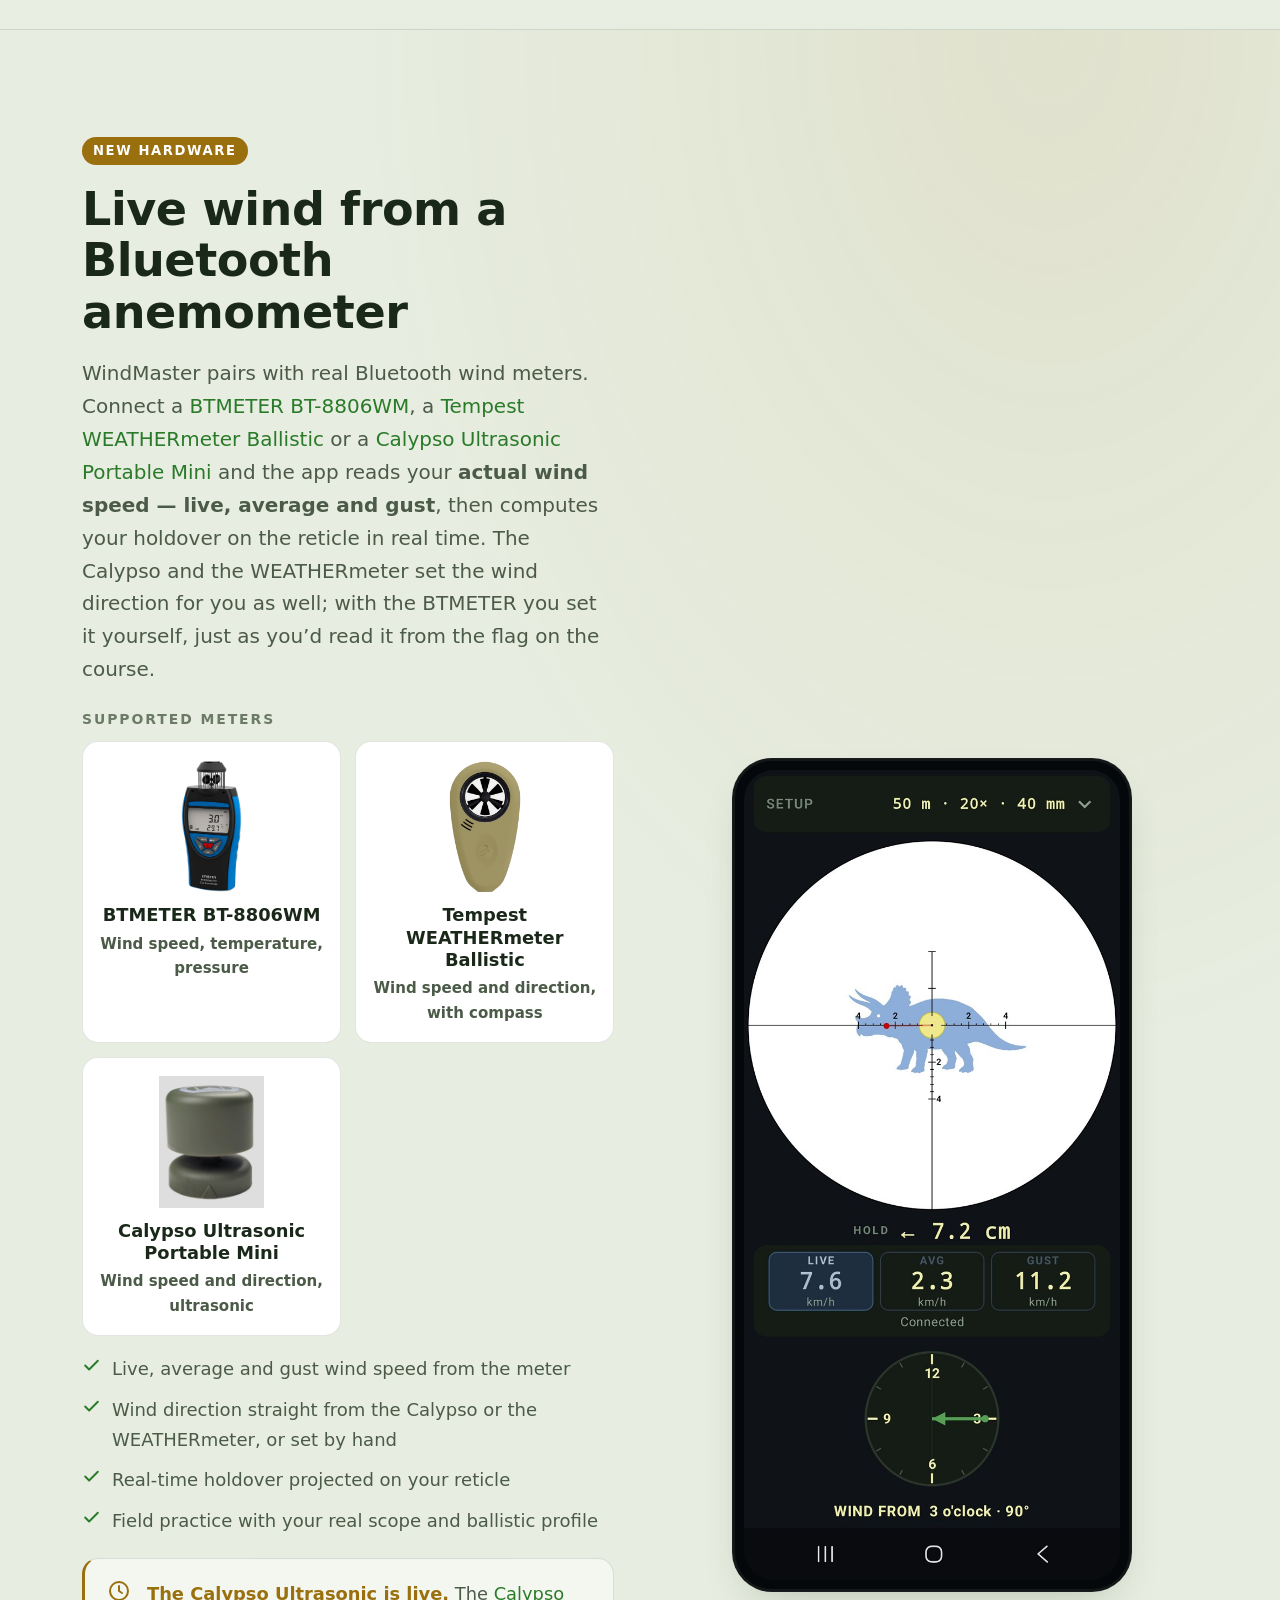
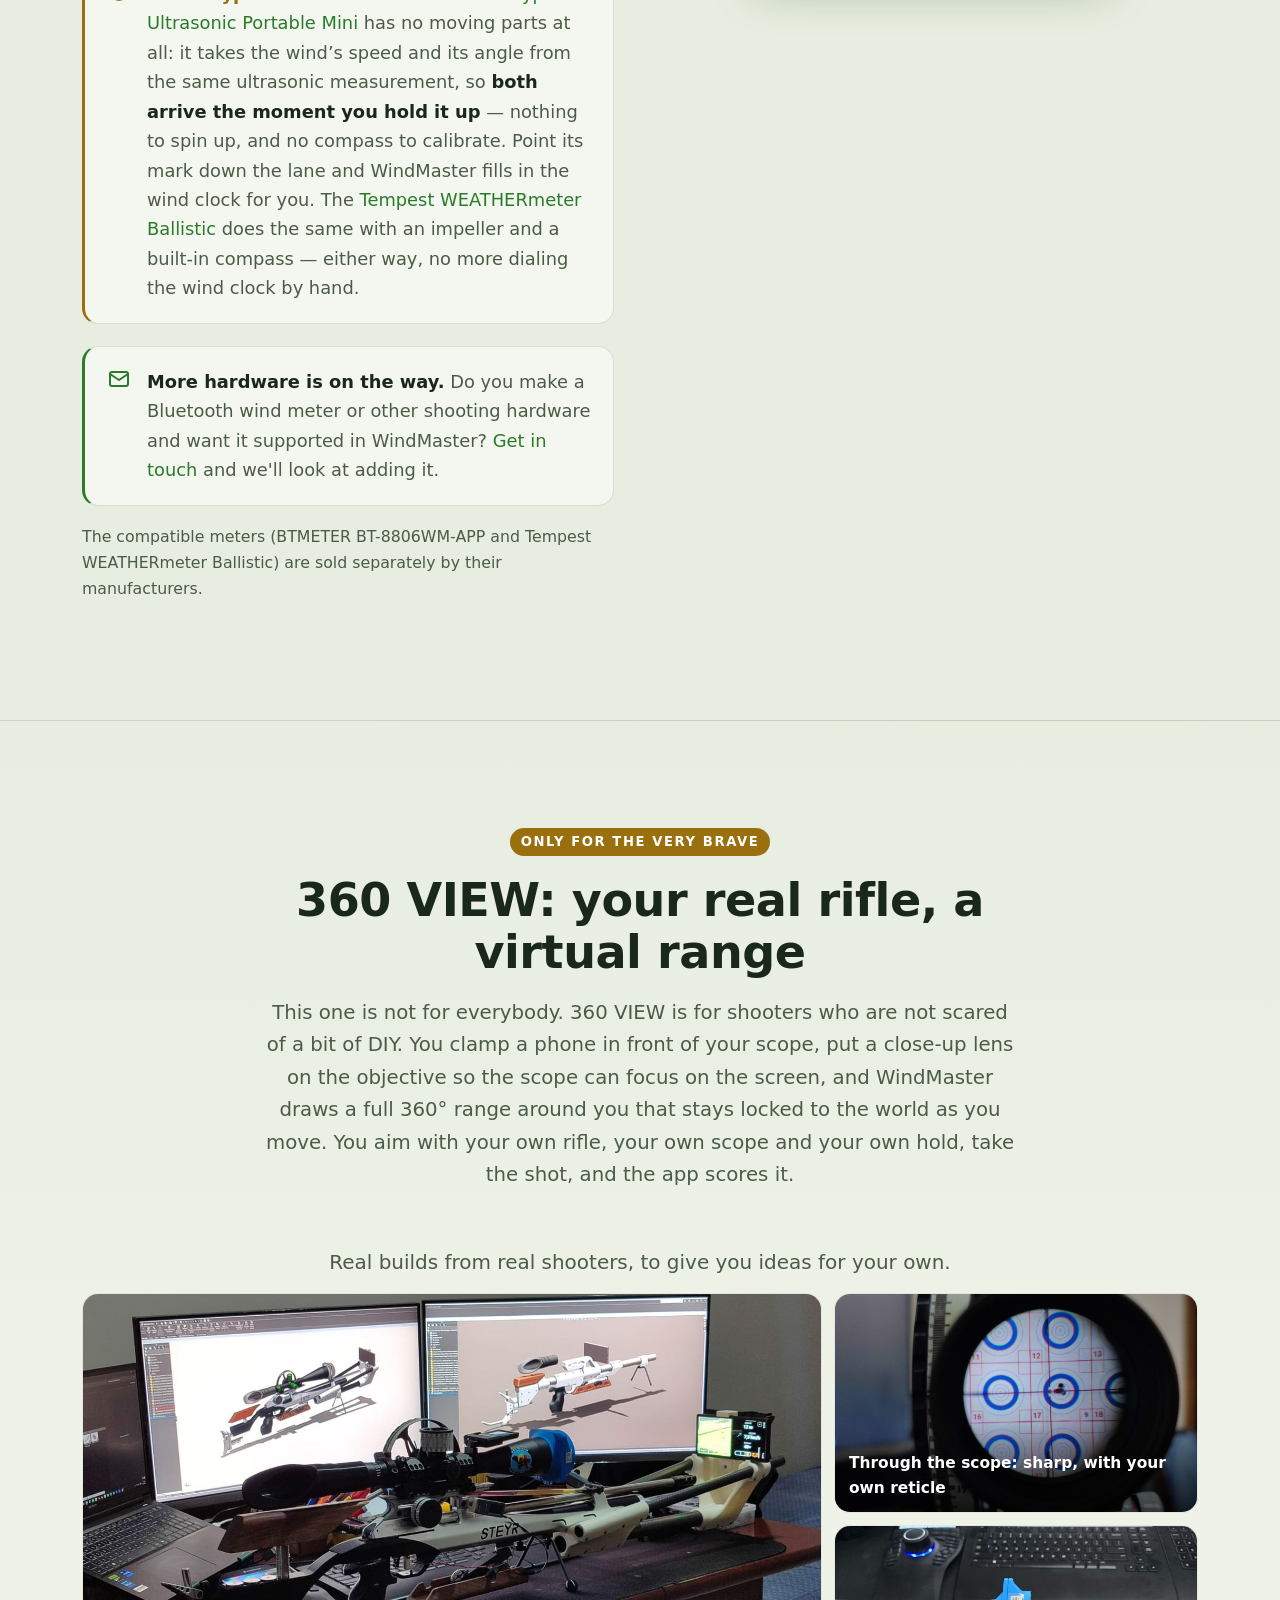
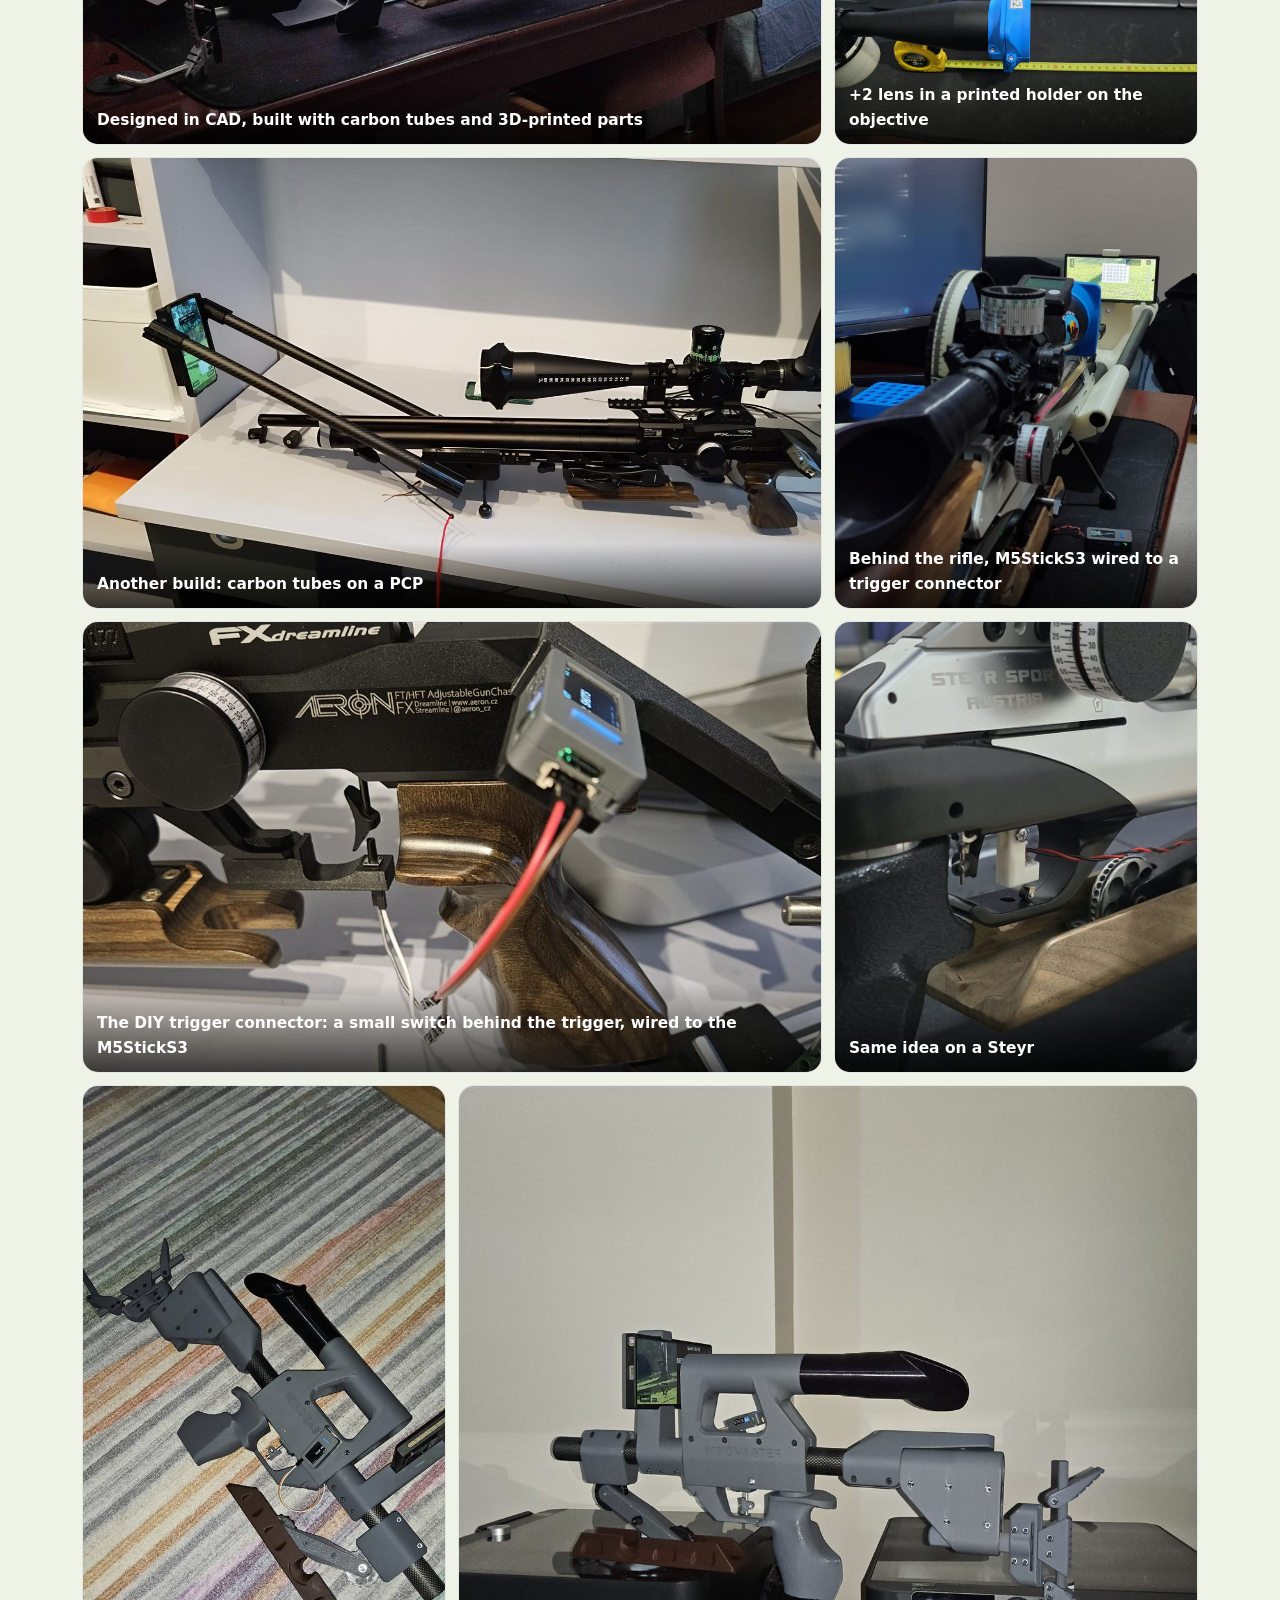
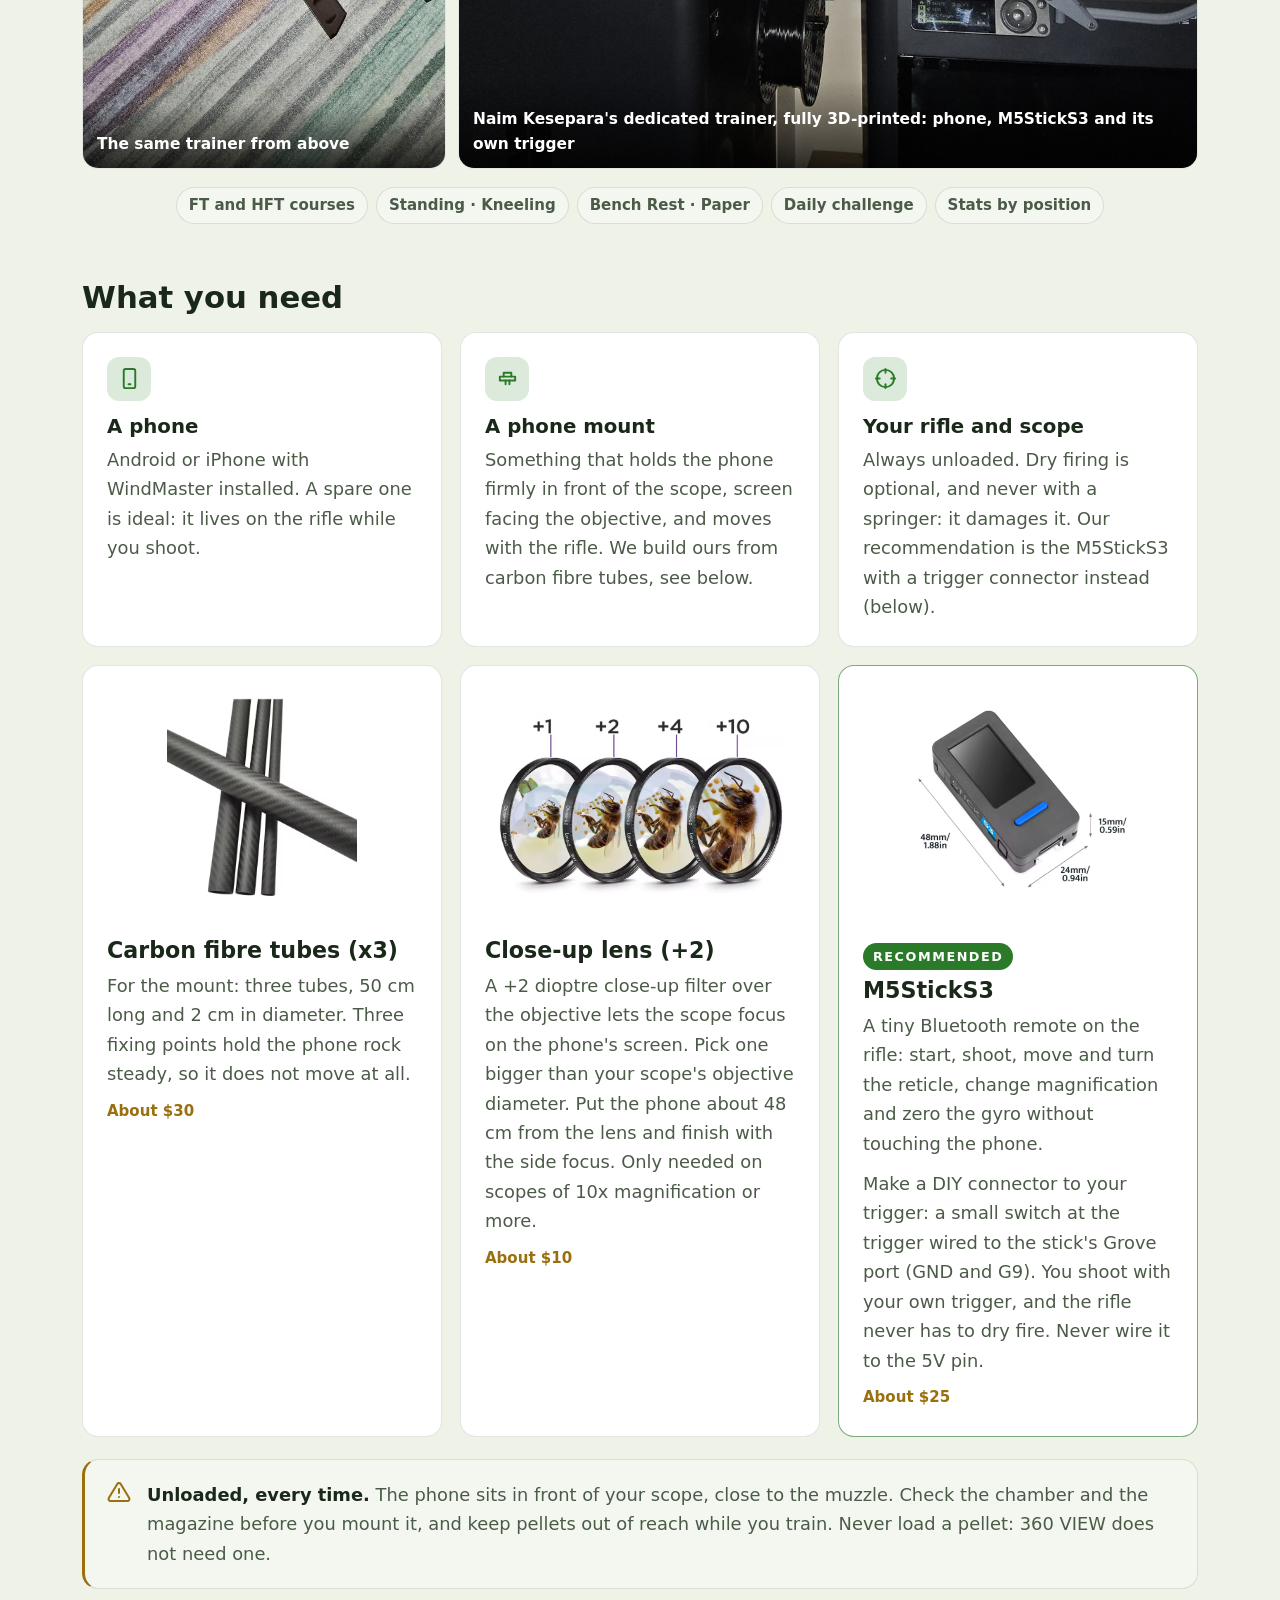
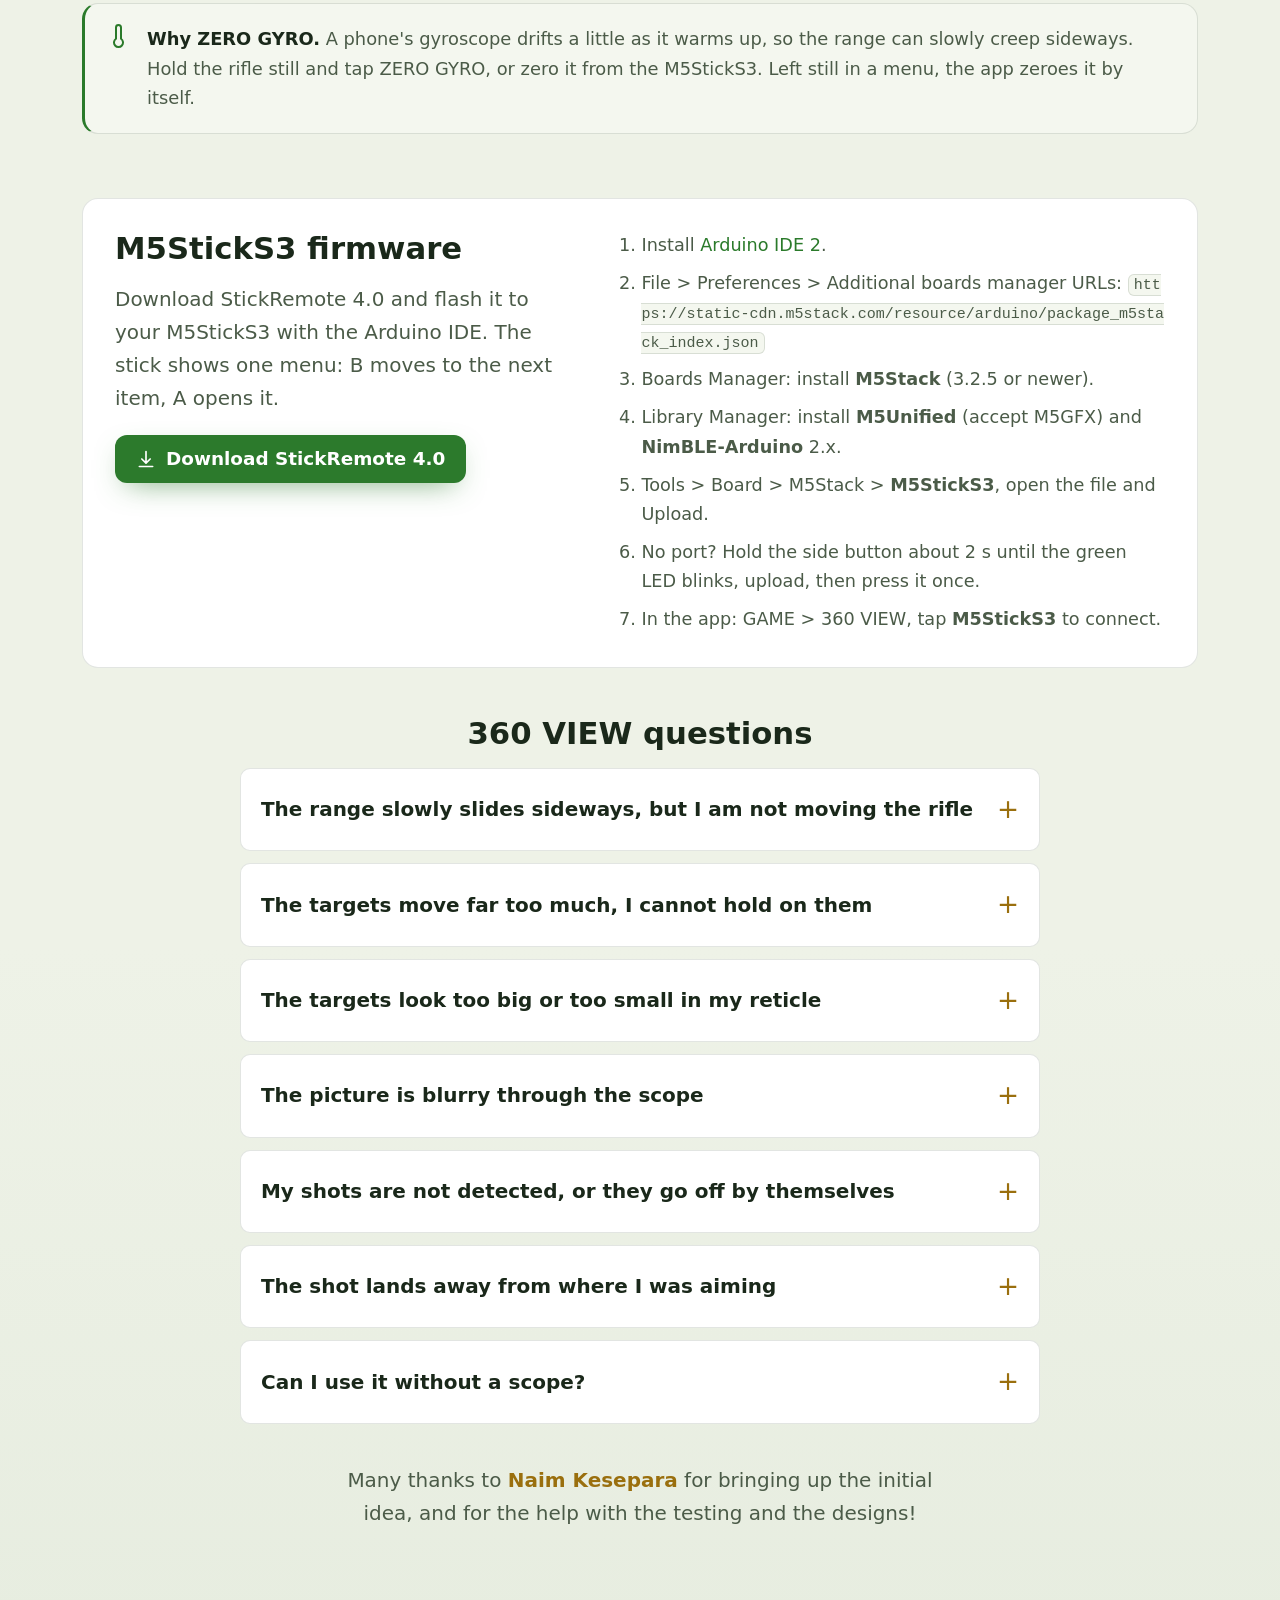
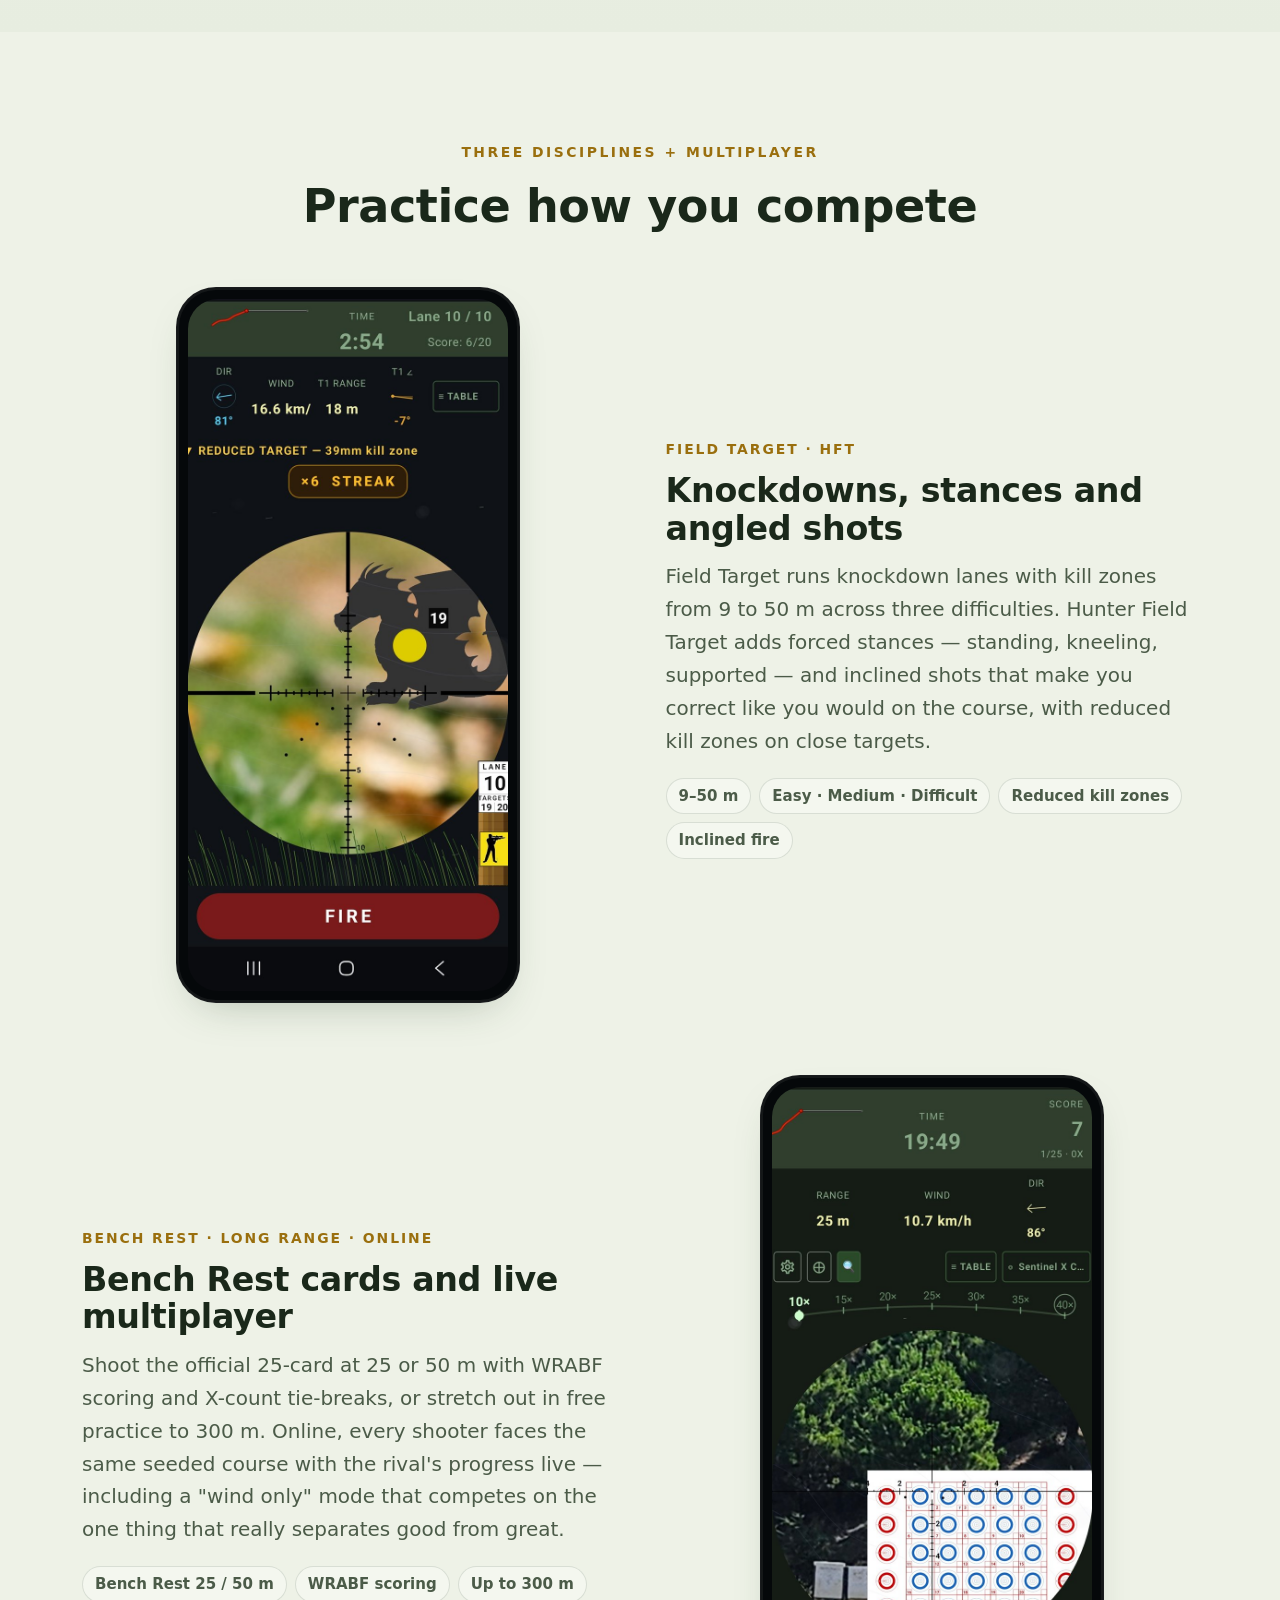
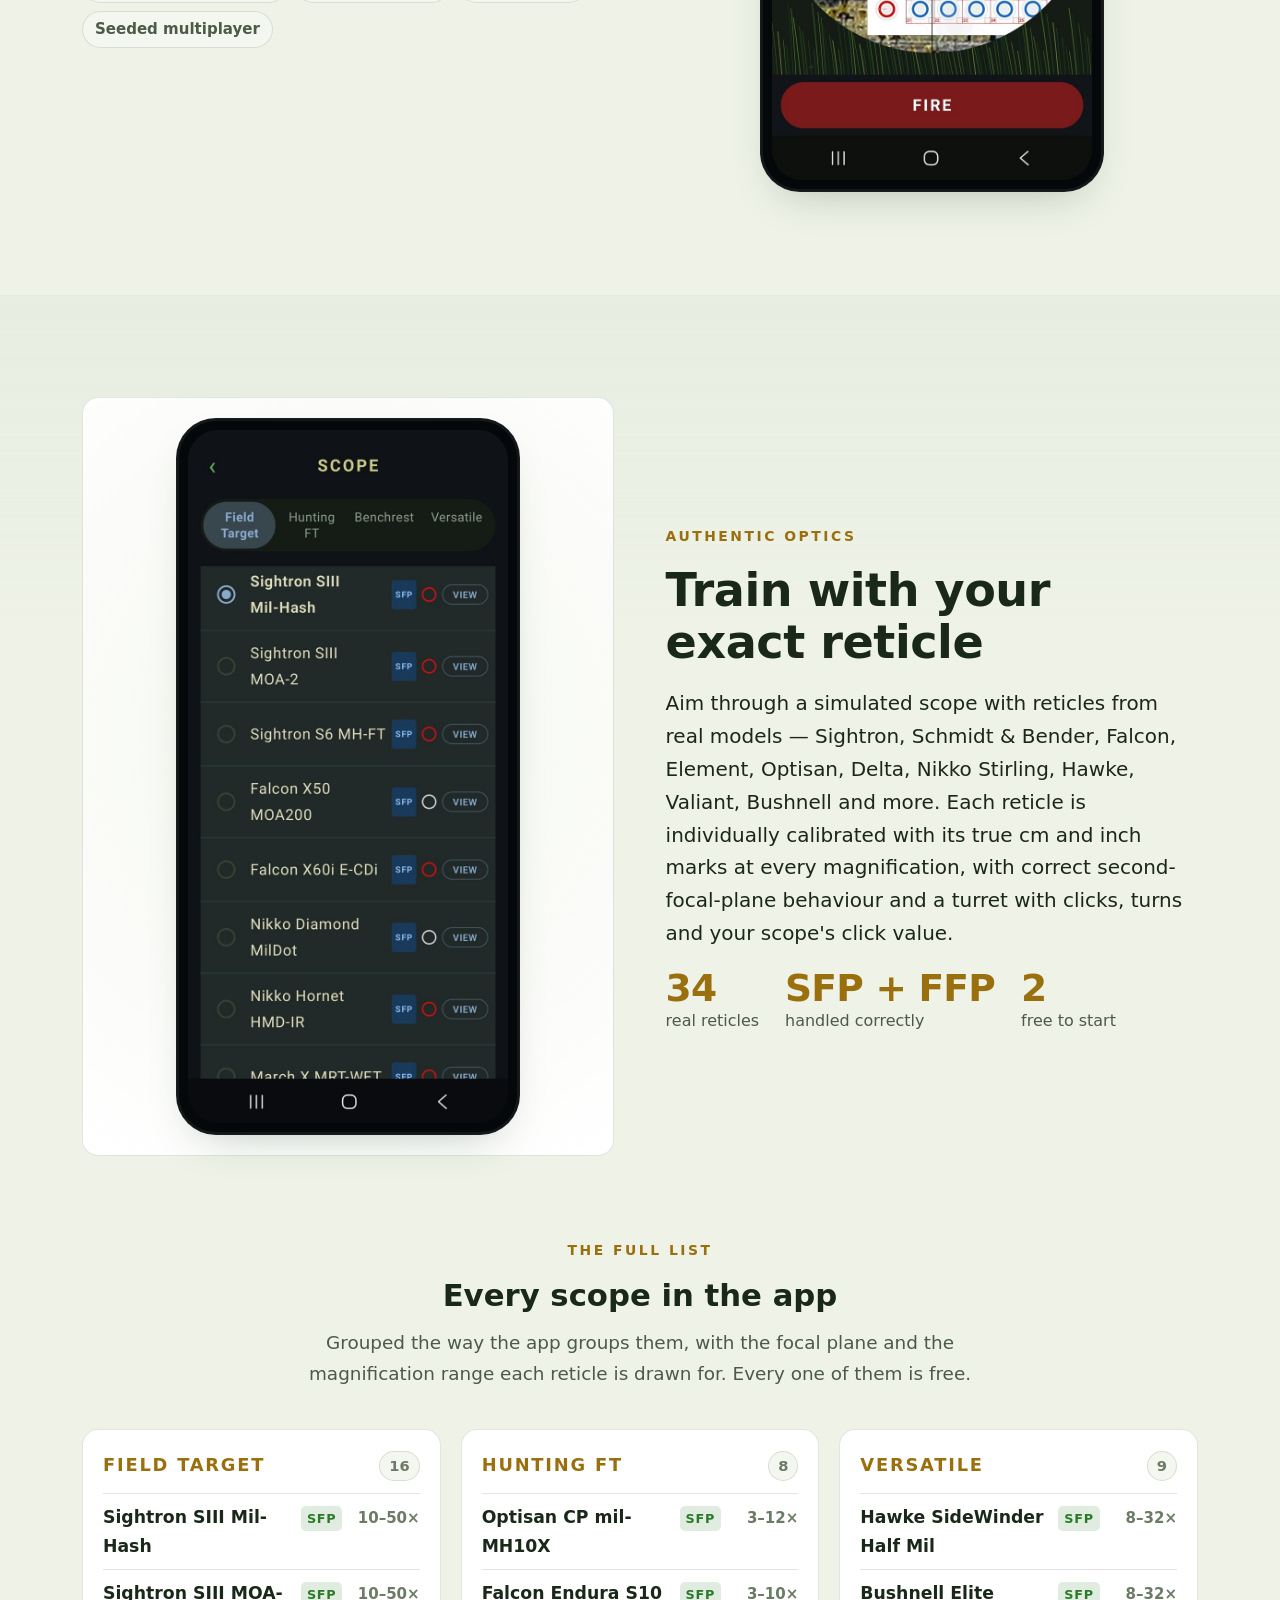
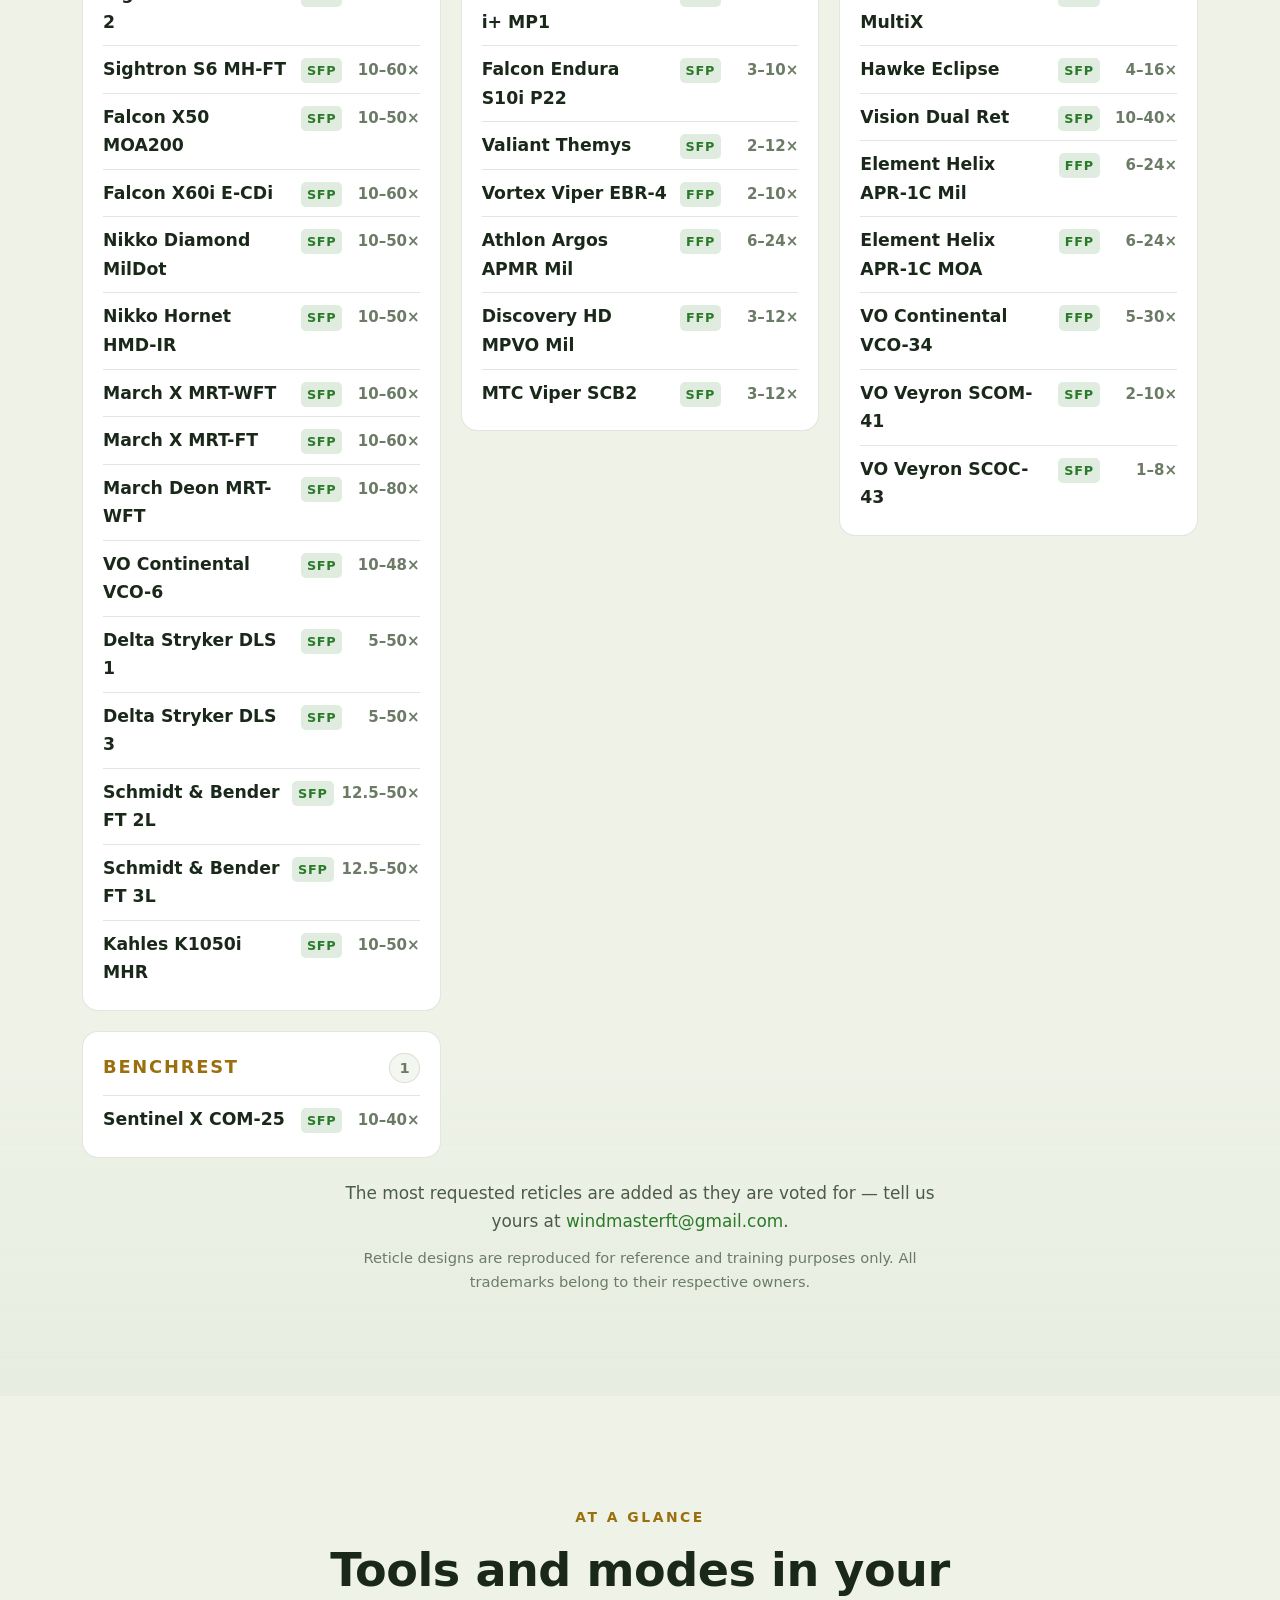
==== commit e13b1db0: "360 VIEW FAQ: drift, wobble vs target size, scale, focus, triggers, aim, empty tube (EN/ES)" ====
--- a/index.html
+++ b/index.html
@@ -400,6 +400,49 @@
         <li>En la app: JUEGO &gt; VISTA 360, toca <strong>M5StickS3</strong> para conectar.</li>
       </ol>
     </div>
+
+    <div class="faq-360" id="faq360">
+      <h3 class="diy-sub lang-en">360 VIEW questions</h3>
+      <h3 class="diy-sub lang-es">Preguntas sobre VISTA 360</h3>
+      <div class="faq">
+        <details>
+          <summary><span class="lang-en">The range slowly slides sideways, but I am not moving the rifle</span><span class="lang-es">El campo se desplaza poco a poco hacia un lado, pero no muevo la carabina</span></summary>
+          <p class="lang-en">That is the phone's gyroscope drifting, and it gets worse as the phone warms up. Rest the rifle completely still on a bag, a bench or the ground and press ZERO GYRO in SETTINGS (or ZERO GYRO on the M5StickS3). It counts down 5 seconds while it measures the gyro's own error; if it says "Moved, starting again", something touched the rifle, so let it finish. Zero it again every now and then, above all in the first minutes of a session. The app also zeroes itself when the rifle rests still for 15 seconds in the 360 VIEW menus. If the range still slides right after a fresh zero, check that the phone cannot move in its mount, and keep it out of the sun and off the charger, which heat it up.</p>
+          <p class="lang-es">Es el giroscopio del móvil, que se desvía, y más cuanto más se calienta. Apoya la carabina totalmente quieta en una bolsa, un banco o el suelo y pulsa CERO GIRO en AJUSTES (o ZERO GYRO en el M5StickS3). Cuenta 5 segundos mientras mide el error propio del giroscopio; si pone "Se ha movido, empezando de nuevo", algo ha tocado la carabina, así que deja que termine. Repítelo de vez en cuando, sobre todo en los primeros minutos de la sesión. La app también se pone a cero sola cuando la carabina descansa quieta 15 segundos en los menús de VISTA 360. Si el campo sigue desplazándose justo después de un cero, comprueba que el móvil no se pueda mover en el soporte, y no lo dejes al sol ni cargando, porque se calienta.</p>
+        </details>
+        <details>
+          <summary><span class="lang-en">The targets move far too much, I cannot hold on them</span><span class="lang-es">Los blancos se mueven demasiado, no consigo sujetarme en ellos</span></summary>
+          <p class="lang-en">360 VIEW shows your real wobble at the game's magnification, and at 30x or 50x a real hold moves a lot. To make it calmer while you build up, open SETTINGS and lower <strong>Scale correction</strong>: at ×0.50 every movement is drawn half as big. The targets shrink with it, so then raise <strong>Target size</strong> by the same factor (×0.50 means 200 %, ×0.25 means 400 %) to get them back to their size. Lowering the game's magnification calms it too, as it would on your real scope. When your hold improves, go back towards ×1.00 and 100 %: that is real size and real movement.</p>
+          <p class="lang-es">VISTA 360 muestra tu temblor real a los aumentos del juego, y a 30x o 50x un pulso real se mueve mucho. Para que sea más tranquilo mientras progresas, abre AJUSTES y baja la <strong>Corrección de escala</strong>: a ×0,50 cada movimiento se dibuja a la mitad. Los blancos se encogen con ella, así que sube el <strong>Tamaño de los blancos</strong> en la misma proporción (×0,50 son 200 %, ×0,25 son 400 %) para devolverlos a su tamaño. Bajar los aumentos del juego también lo calma, igual que en tu visor real. Cuando mejore tu pulso, vuelve hacia ×1,00 y 100 %: es el tamaño real y el movimiento real.</p>
+        </details>
+        <details>
+          <summary><span class="lang-en">The targets look too big or too small in my reticle</span><span class="lang-es">Los blancos se ven demasiado grandes o pequeños en mi retícula</span></summary>
+          <p class="lang-en">First check SETTINGS: <strong>Your scope's magnification</strong> must be where your real scope's dial stays behind the phone, <strong>Scale correction</strong> ×1.00 and <strong>Target size</strong> 100 %. Then put the game on the magnification where your reticle reads true mils and measure a kill zone: a 40 mm kill zone at 40 m should cover exactly 1 mil. Only if it does not, nudge Scale correction until it does. The phone should be at the lens's own distance, about 48 to 50 cm for a +2 lens.</p>
+          <p class="lang-es">Primero revisa AJUSTES: <strong>Aumentos de tu visor</strong> debe ser donde se queda el dial de tu visor real detrás del móvil, la <strong>Corrección de escala</strong> en ×1,00 y el <strong>Tamaño de los blancos</strong> en 100 %. Después pon el juego en los aumentos a los que tu retícula marca mils reales y mide una zona de impacto: una de 40 mm a 40 m debe ocupar justo 1 mil. Solo si no es así, ajusta la Corrección de escala hasta que lo sea. El móvil debe estar a la distancia propia de la lente, unos 48 a 50 cm para una +2.</p>
+        </details>
+        <details>
+          <summary><span class="lang-en">The picture is blurry through the scope</span><span class="lang-es">La imagen se ve borrosa a través del visor</span></summary>
+          <p class="lang-en">Use a +2 close-up lens bigger than your objective, put the phone about 48 cm from it and finish with the side focus (parallax), not the eyepiece. It needs a scope of 10x or more. Turn the phone's brightness up and clean the lens and the screen.</p>
+          <p class="lang-es">Usa una lente de aproximación +2 más grande que tu objetivo, coloca el móvil a unos 48 cm y termina con el enfoque lateral (paralaje), no con el ocular. Hace falta un visor de 10x o más. Sube el brillo del móvil y limpia la lente y la pantalla.</p>
+        </details>
+        <details>
+          <summary><span class="lang-en">My shots are not detected, or they go off by themselves</span><span class="lang-es">No detecta mis disparos, o se disparan solos</span></summary>
+          <p class="lang-en">With dry fire, the shot is the jolt of the action. If shots are missed, lower <strong>Shot threshold</strong> in SETTINGS; if a bump or a knock fires, raise it. The surest trigger is the M5StickS3 with a switch at your own trigger: nothing fires unless you press it. You can also shoot with a tap on the screen.</p>
+          <p class="lang-es">En seco, el disparo es la sacudida del mecanismo. Si se le escapan disparos, baja el <strong>Umbral del disparo</strong> en AJUSTES; si un golpe o un roce dispara, súbelo. La activación más segura es el M5StickS3 con un interruptor en tu propio gatillo: no dispara nada si no lo pulsas. También puedes disparar tocando la pantalla.</p>
+        </details>
+        <details>
+          <summary><span class="lang-en">The shot lands away from where I was aiming</span><span class="lang-es">El tiro cae lejos de donde apuntaba</span></summary>
+          <p class="lang-en">Remember it is scored like a real pellet: your ballistic profile, the wind and the cant all move it, so check the wind box and the level before you blame the app. If every shot is off the same way, line the red cross up exactly under your reticle in SETTINGS. If the shot always lands where the crosshair was a moment later, try <strong>Latency compensation</strong>.</p>
+          <p class="lang-es">Recuerda que se puntúa como un balín real: tu perfil balístico, el viento y el canteo lo mueven, así que mira el recuadro del viento y el nivel antes de culpar a la app. Si todos los tiros se desvían igual, alinea la cruz roja justo bajo tu retícula en AJUSTES. Si el tiro cae siempre donde estaba la retícula un instante después, prueba la <strong>Compensación de retardo</strong>.</p>
+        </details>
+        <details>
+          <summary><span class="lang-en">Can I use it without a scope?</span><span class="lang-es">¿Puedo usarla sin visor?</span></summary>
+          <p class="lang-en">Yes. Look through an empty tube and turn on <strong>Empty tube reticle</strong> in SETTINGS: the reticle you choose is drawn inside the red circle in place of the cross. No close-up lens is needed then.</p>
+          <p class="lang-es">Sí. Mira a través de un tubo vacío y activa <strong>Retícula para tubo vacío</strong> en AJUSTES: la retícula que elijas se dibuja dentro del círculo rojo en lugar de la cruz. Entonces no hace falta lente de aproximación.</p>
+        </details>
+      </div>
+    </div>
+
     <p class="diy-thanks lang-en">Many thanks to <strong>Naim Kesepara</strong> for bringing up the initial idea, and for the help with the testing and the designs!</p>
     <p class="diy-thanks lang-es">¡Muchas gracias a <strong>Naim Kesepara</strong> por plantear la idea inicial y por su ayuda con las pruebas y los diseños!</p>
   </div>
--- a/assets/css/styles.css
+++ b/assets/css/styles.css
@@ -673,5 +673,7 @@
 .diy-photo-f { grid-area: f; } .diy-photo-g { grid-area: g; } .diy-photo-h { grid-area: h; } .diy-photo-i { grid-area: i; }
 .diy-photo-g img { object-position: 50% 40%; } .diy-photo-i img { object-position: 35% 50%; }
 .diy-thanks { text-align: center; color: var(--text-dim); margin: clamp(28px, 4vw, 40px) auto 0; max-width: 640px; }
+.faq-360 { margin-top: clamp(32px, 5vw, 48px); }
+.faq-360 .diy-sub { text-align: center; }
 .diy-thanks strong { color: var(--gold); }
 @media (max-width: 720px) { .diy-photo-f { aspect-ratio: 2 / 1; } .diy-photo-g, .diy-photo-i { aspect-ratio: 3 / 4; } }
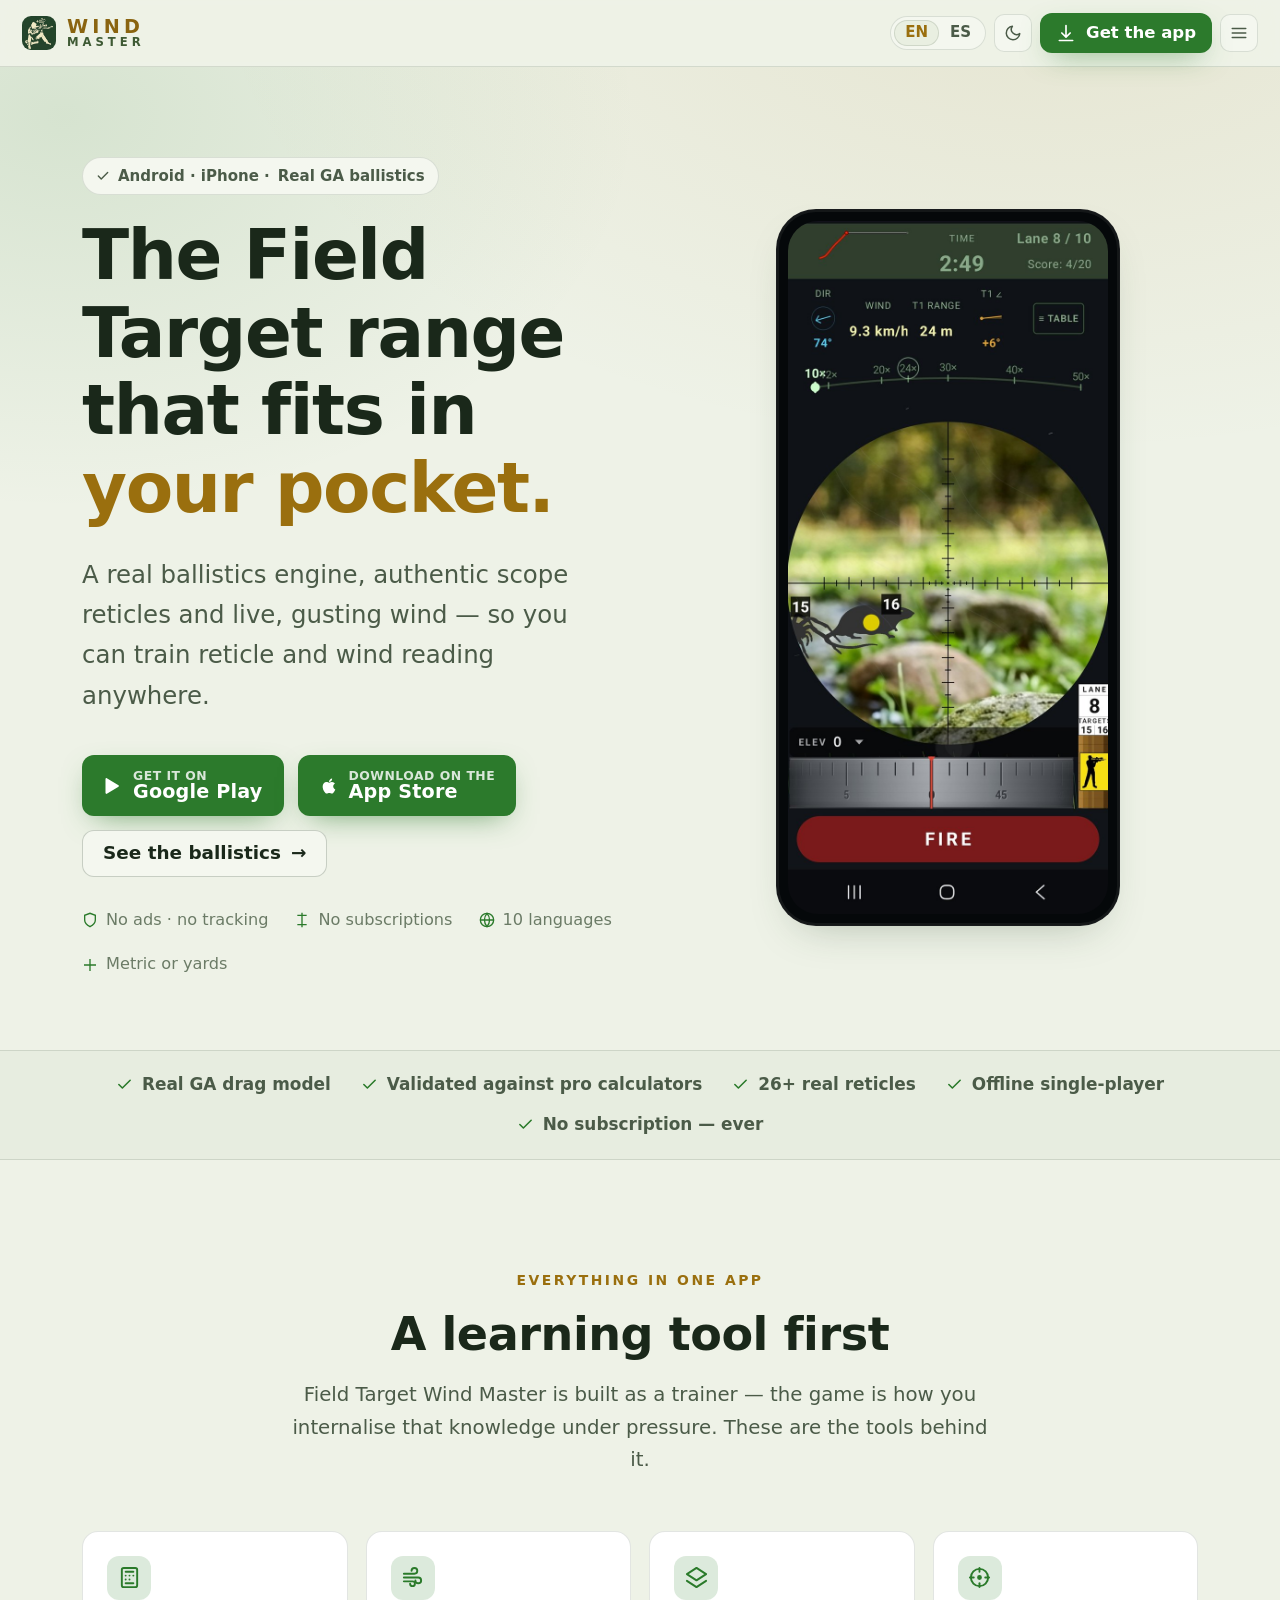
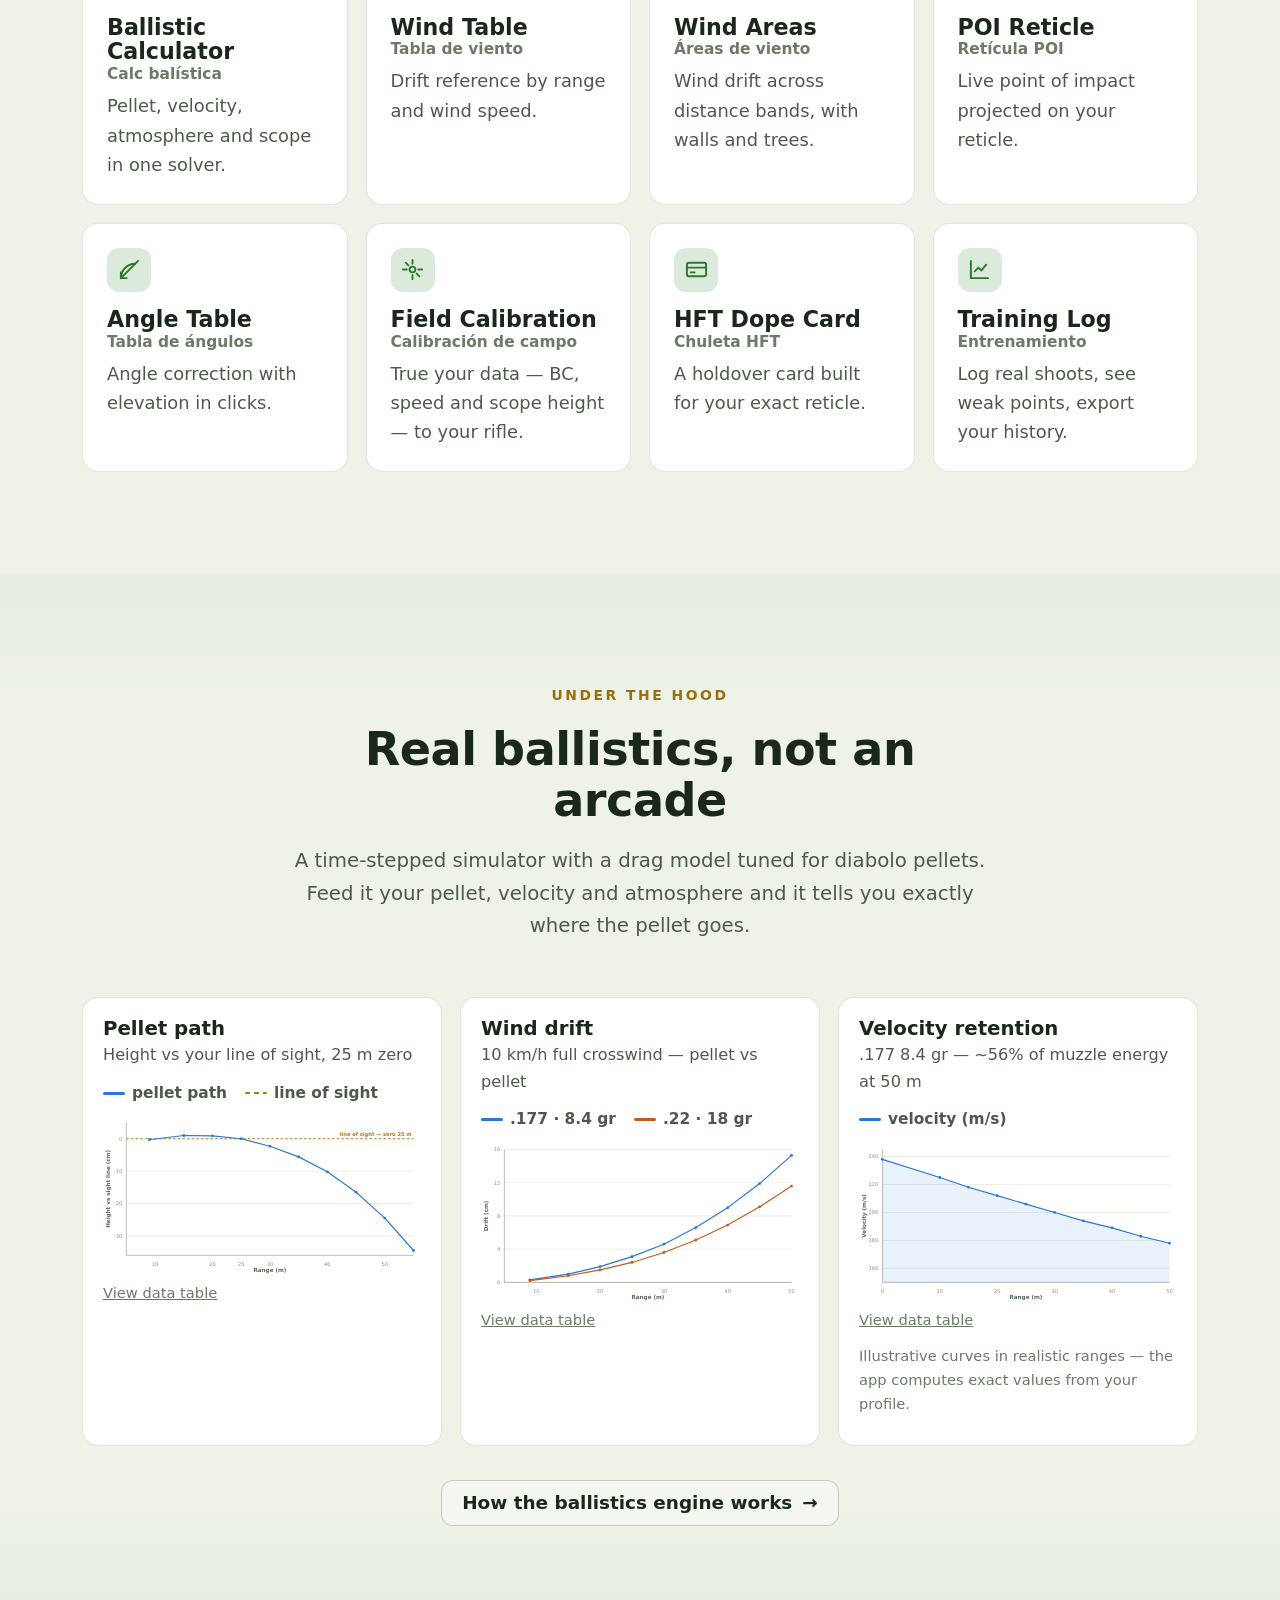
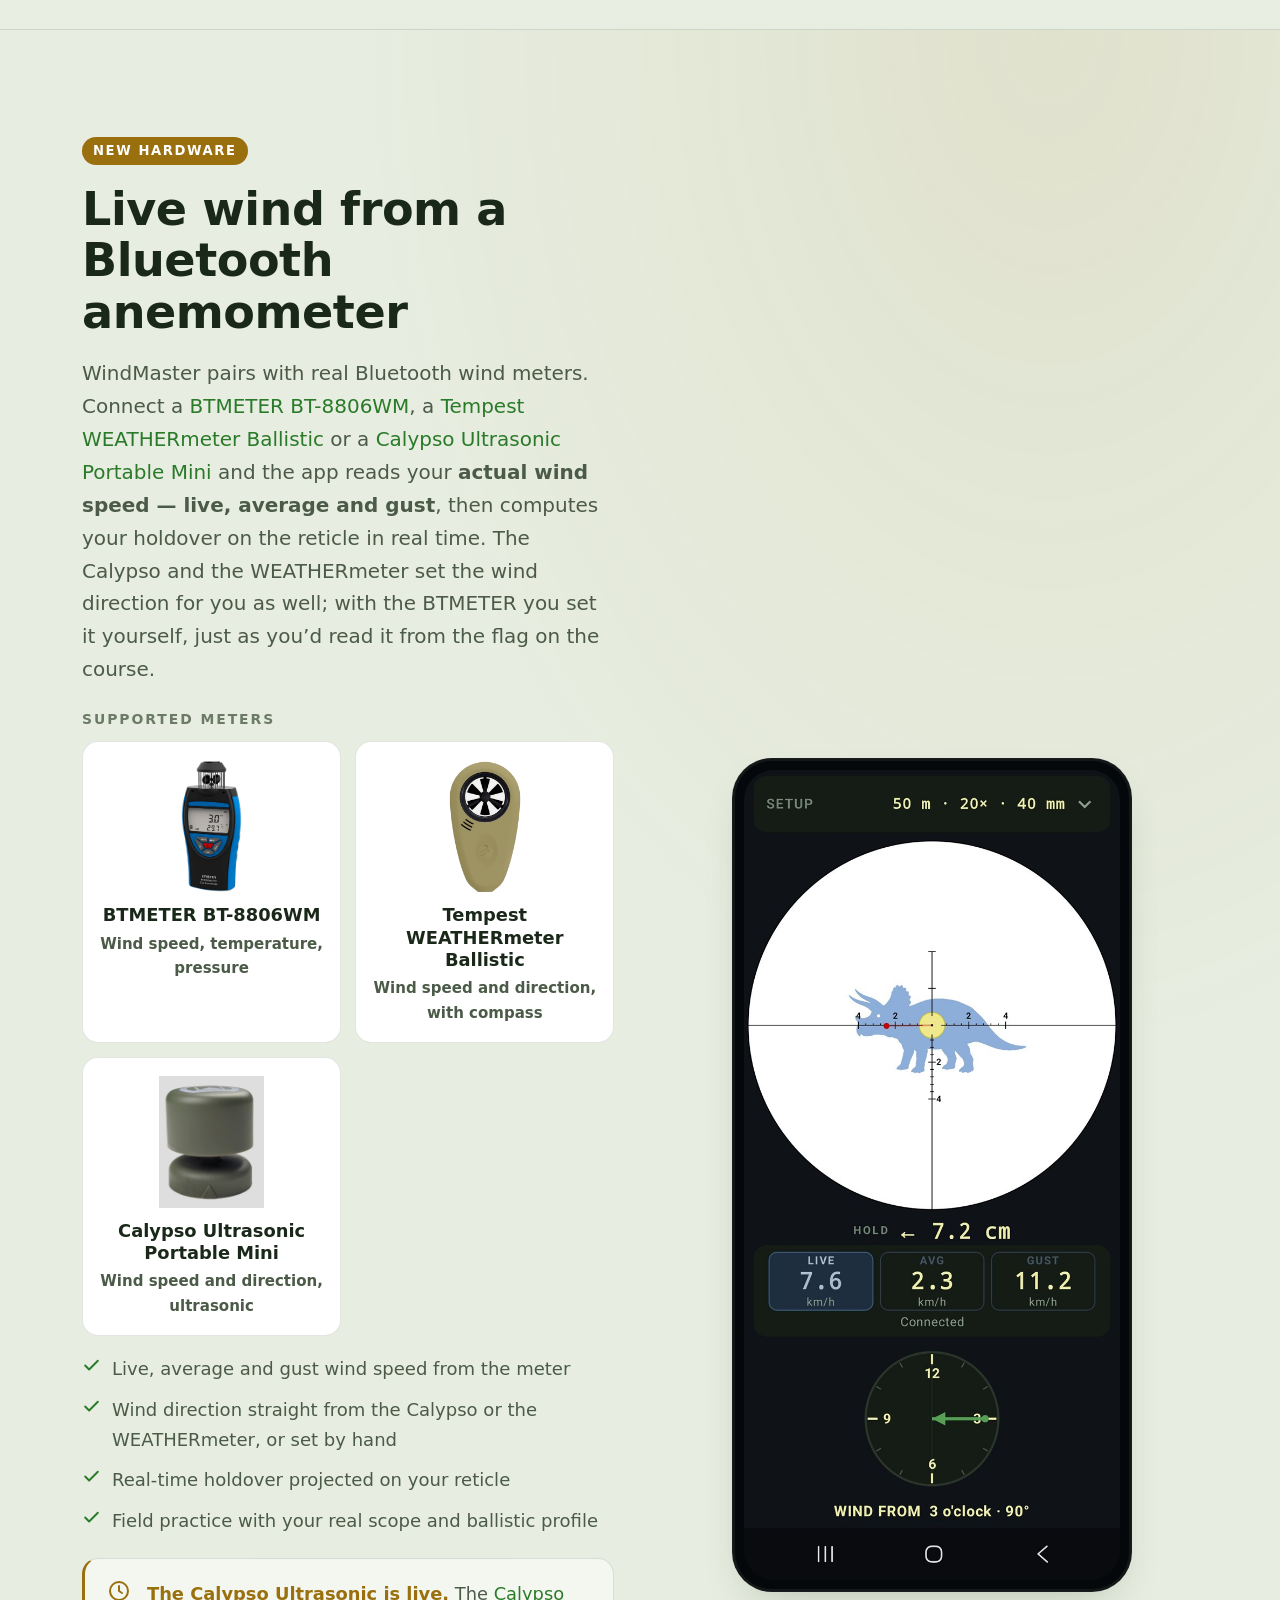
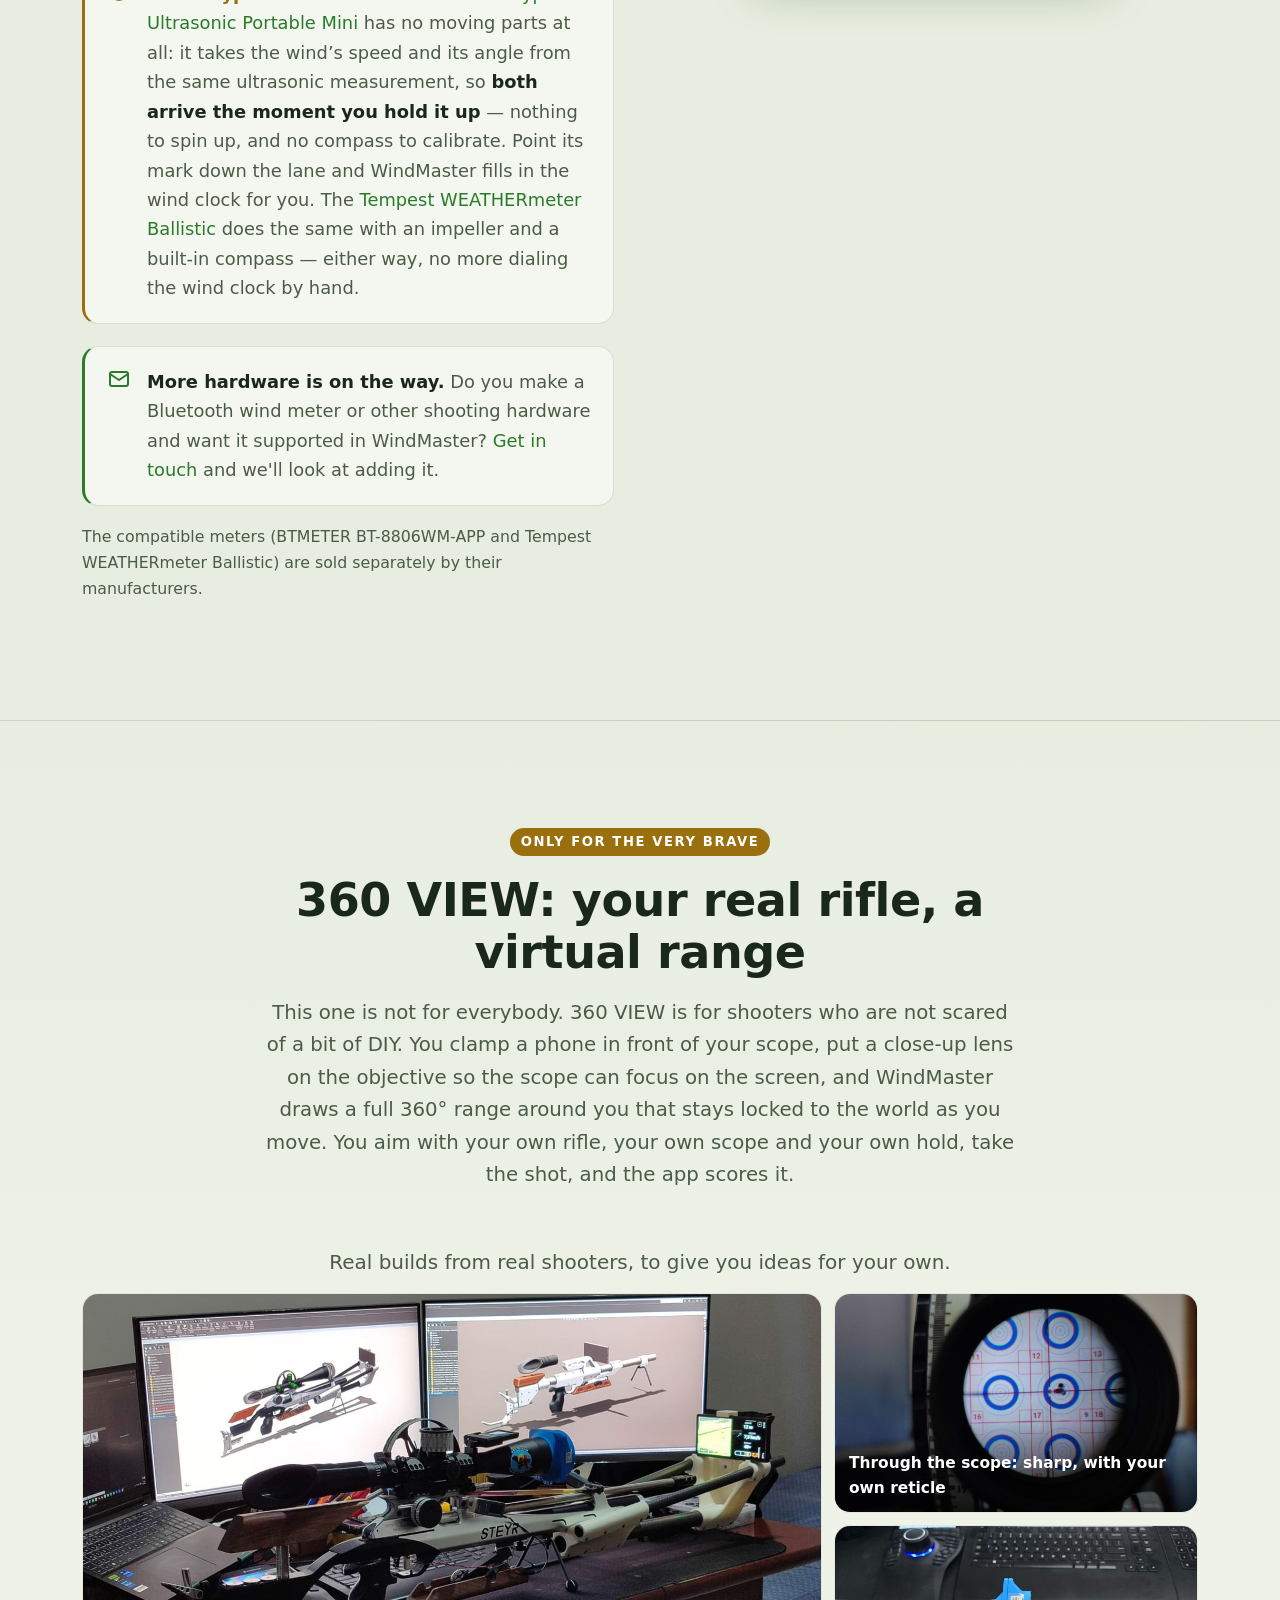
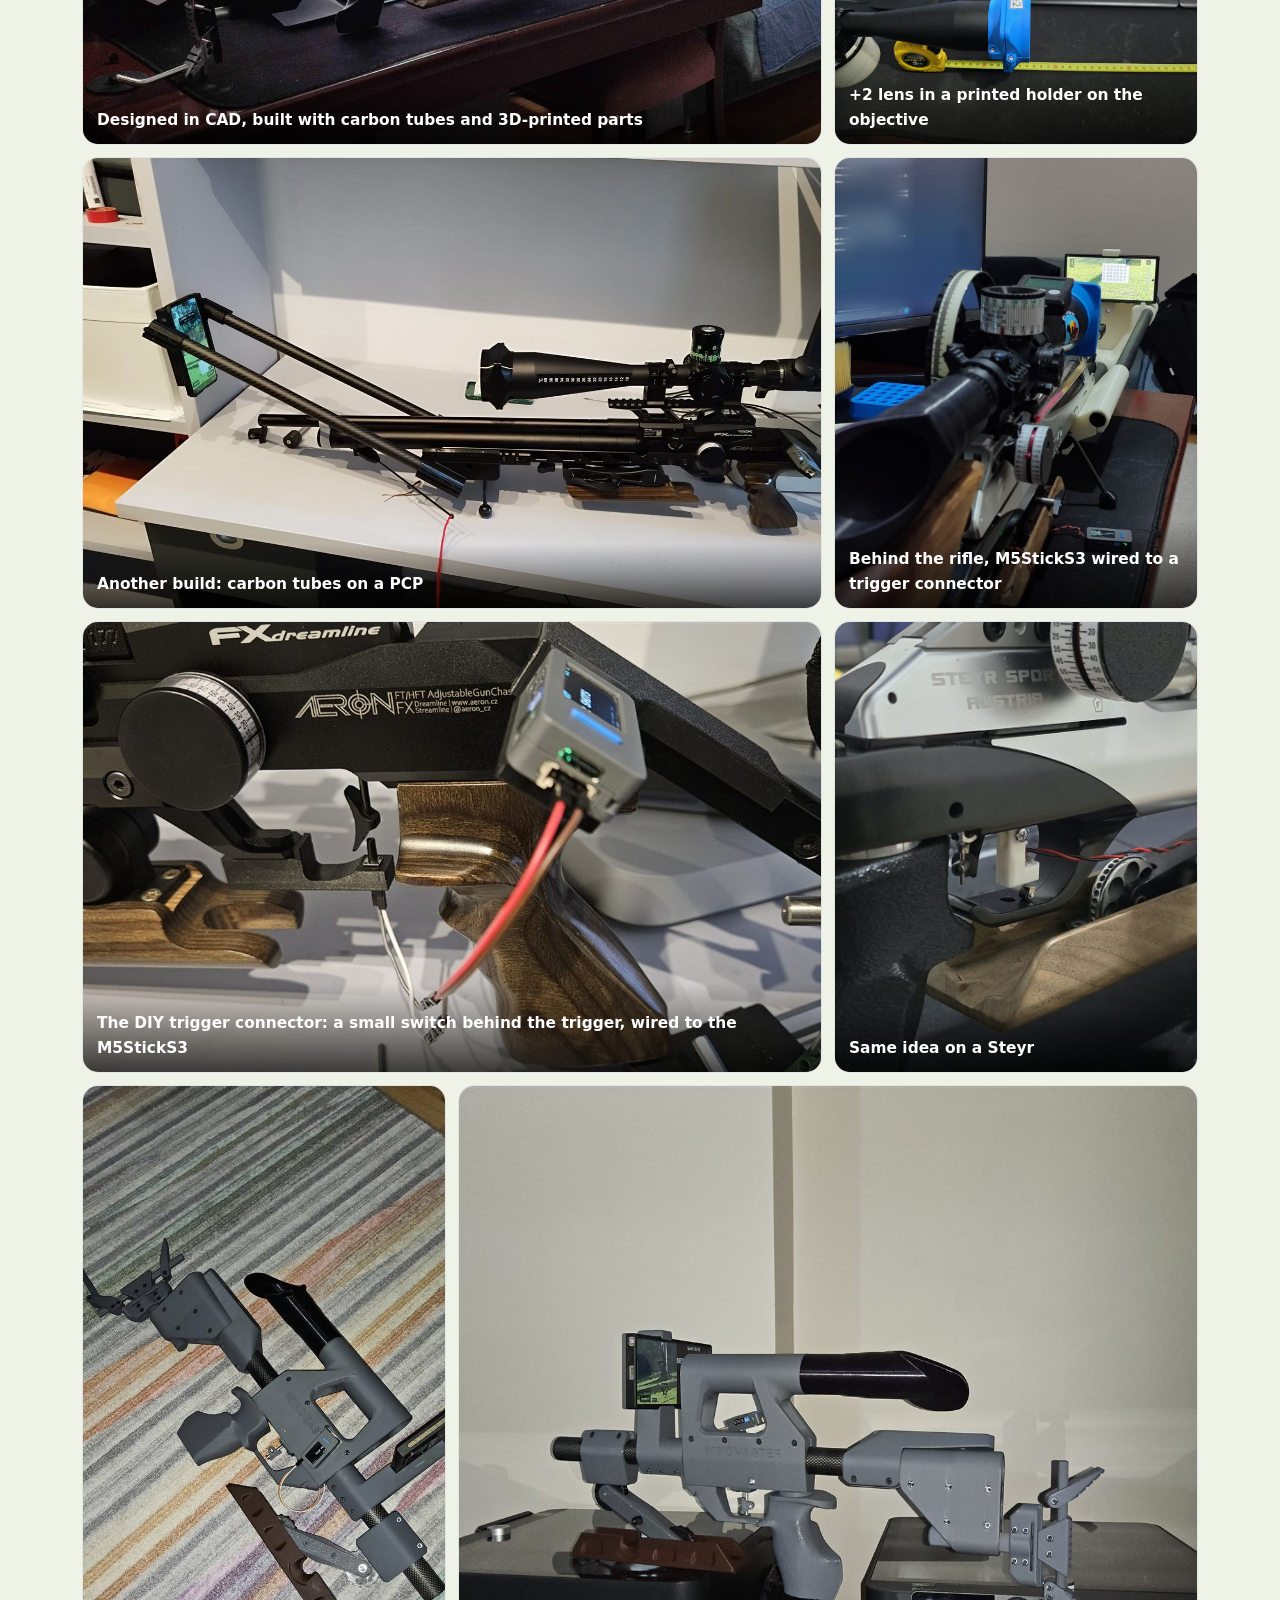
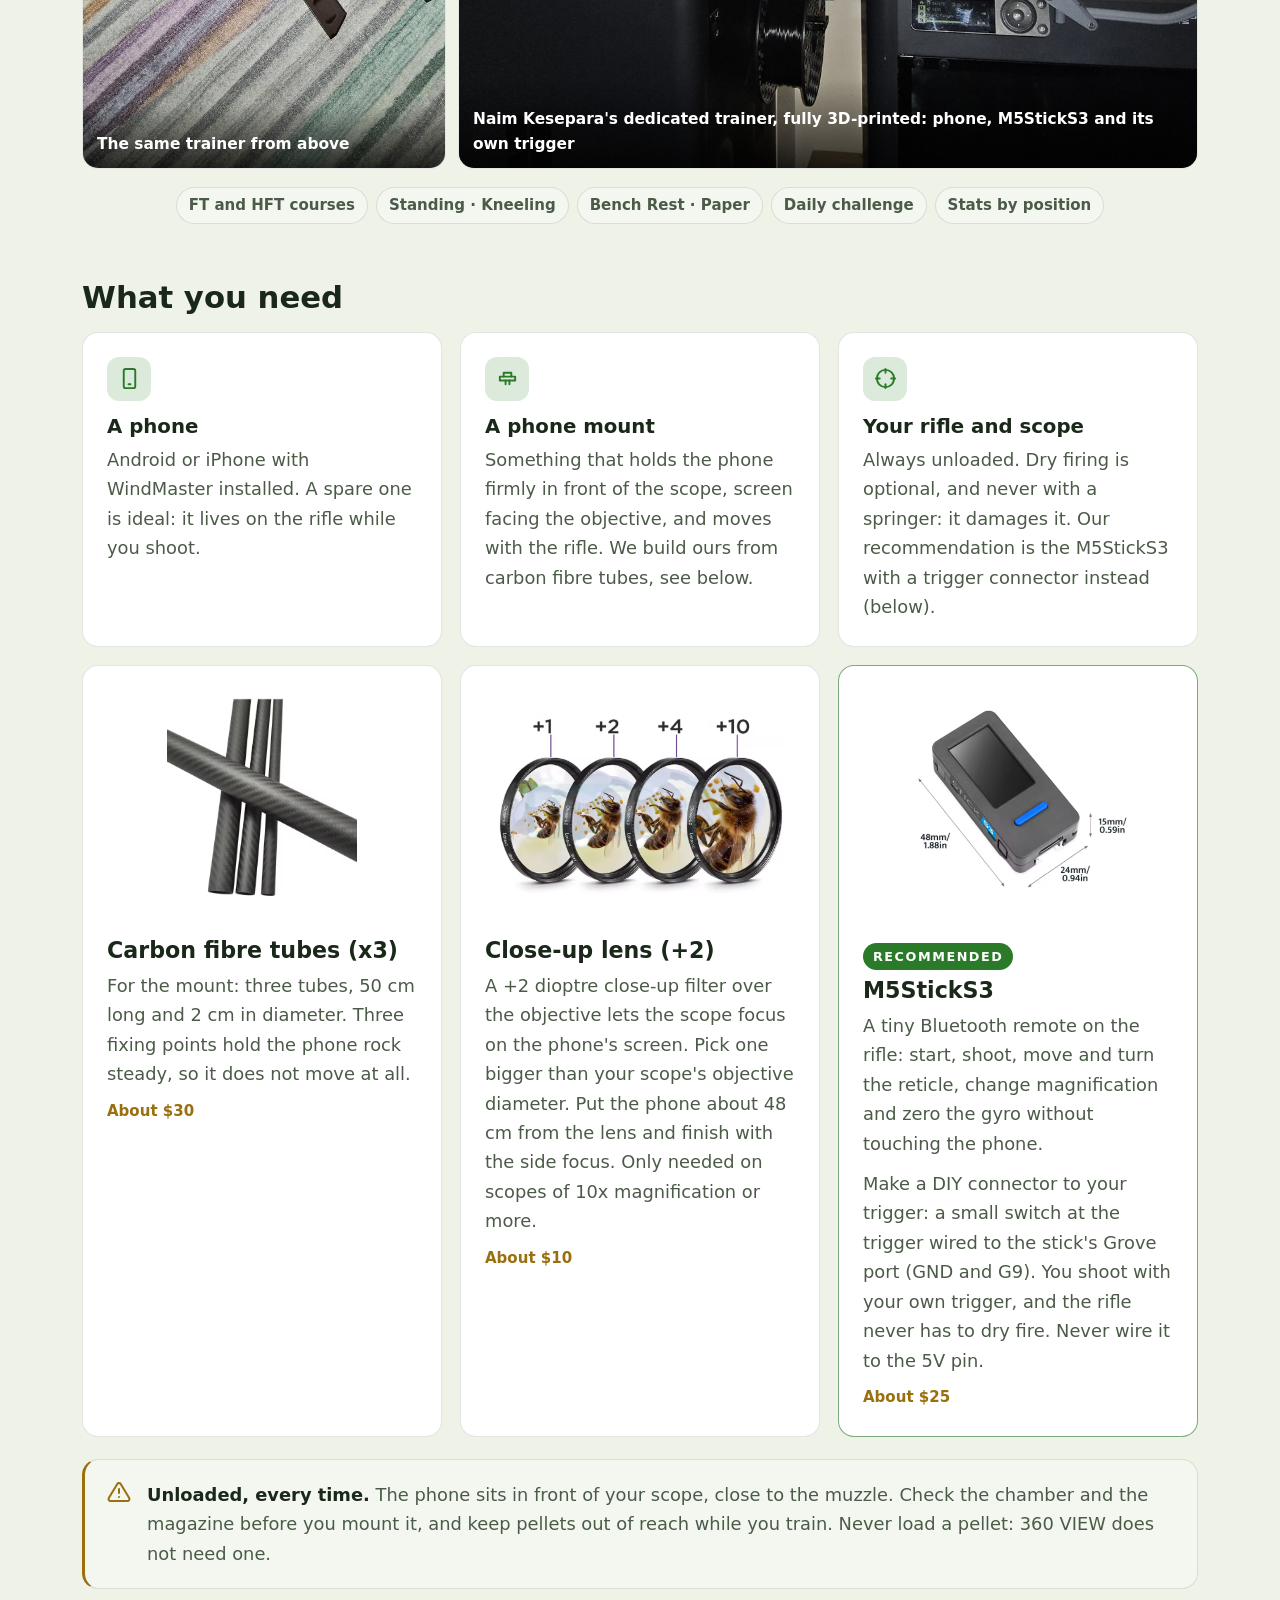
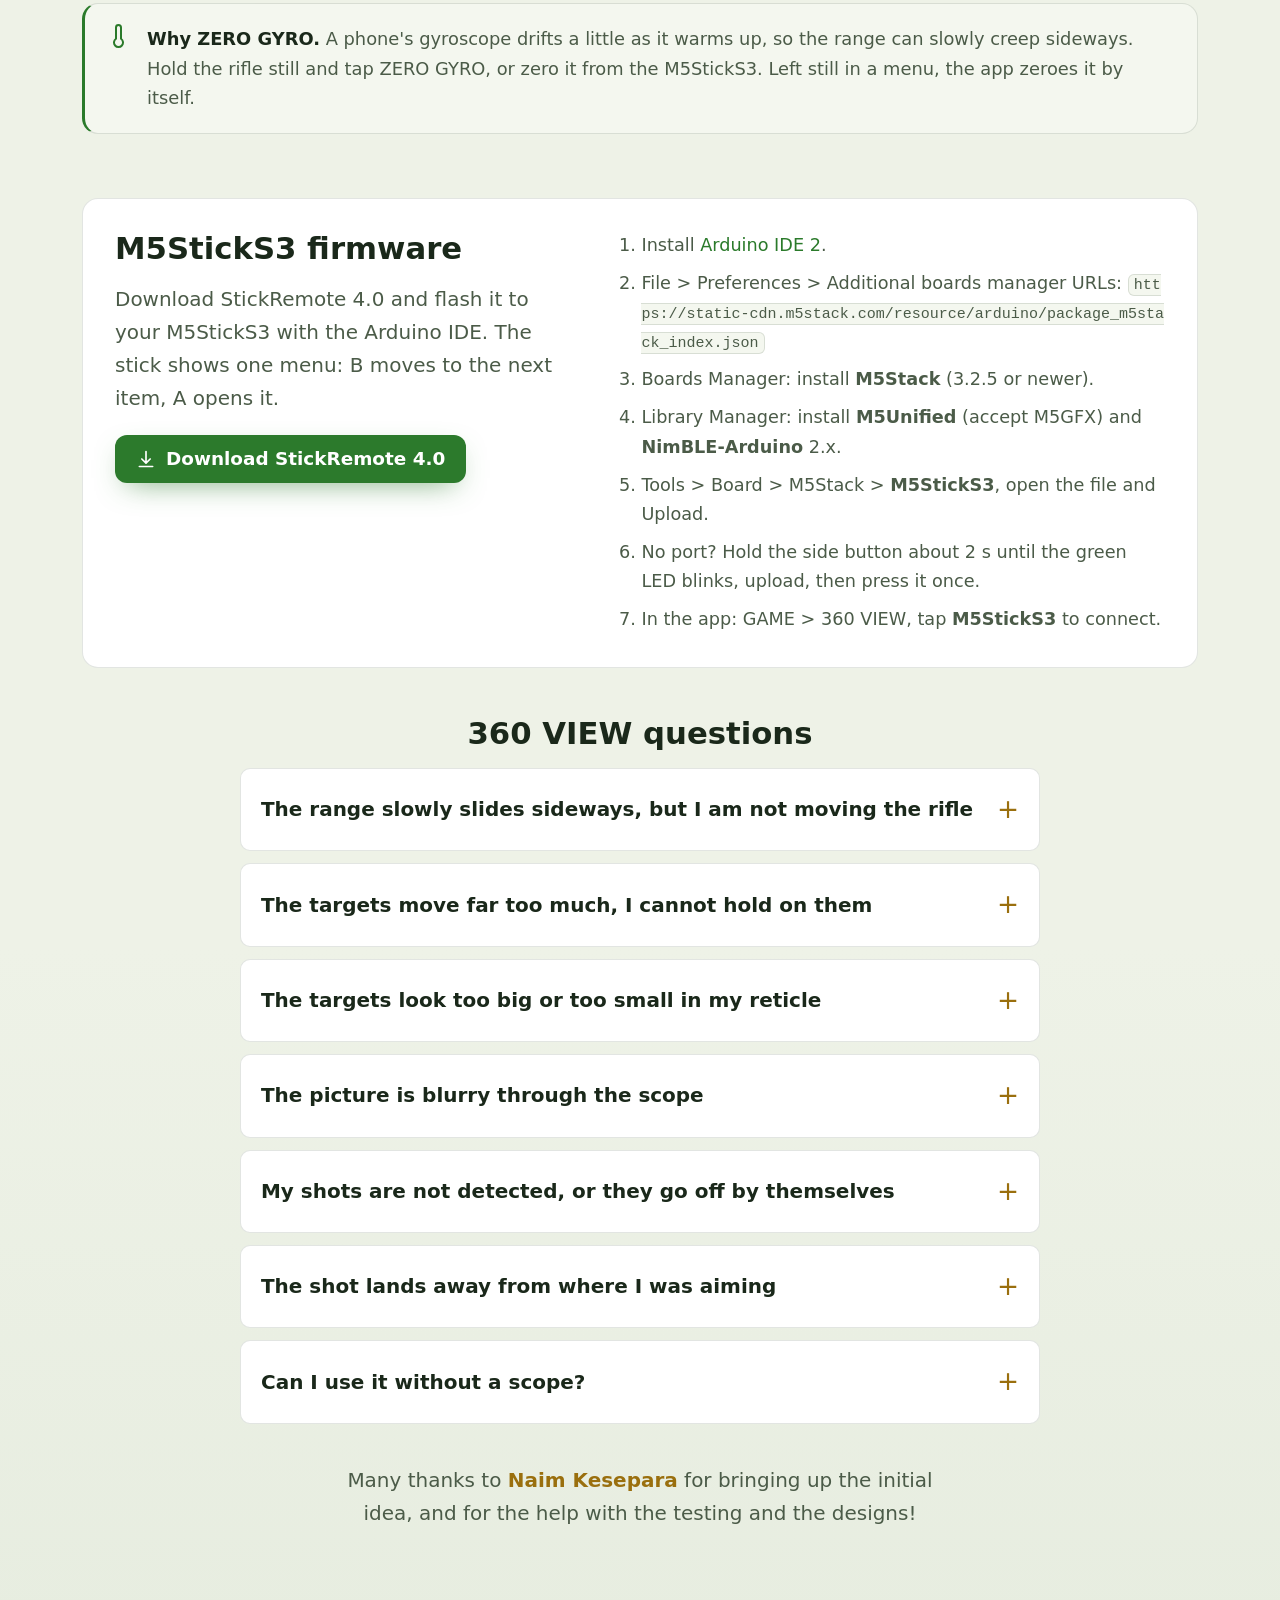
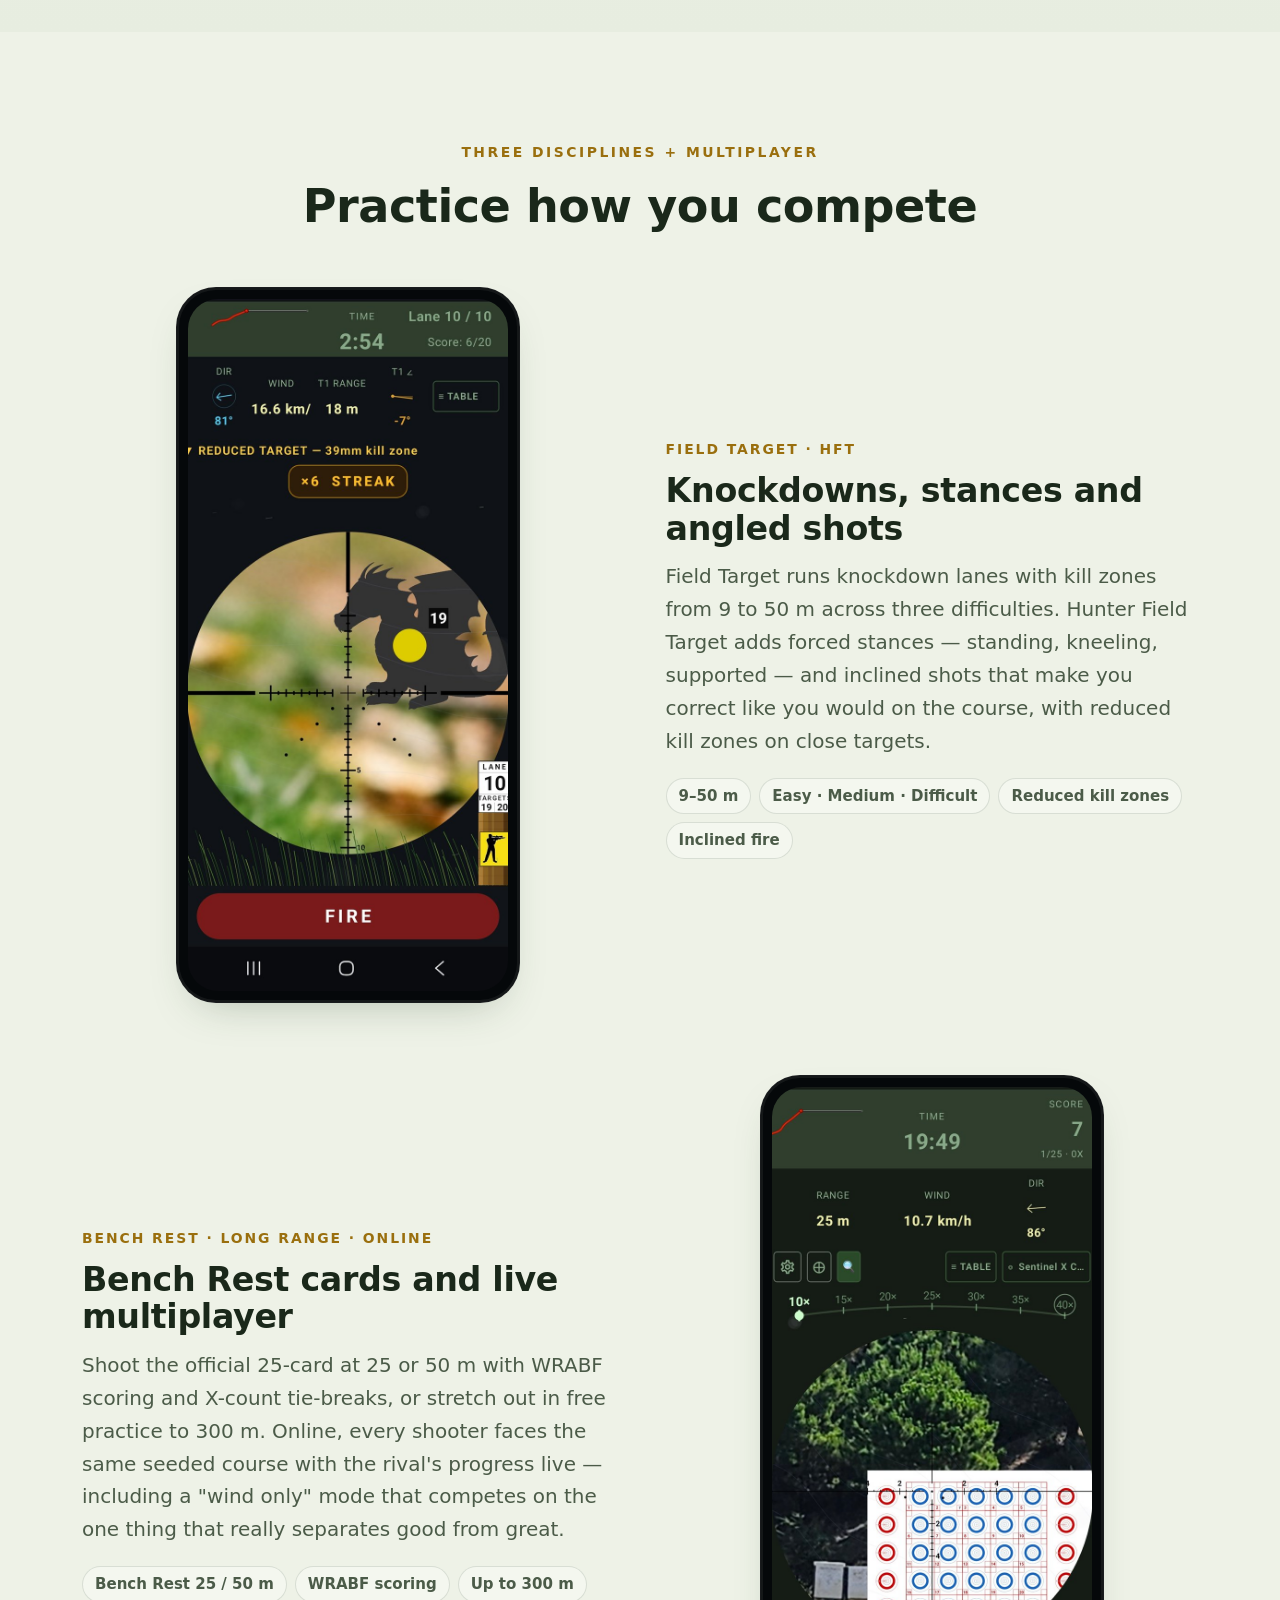
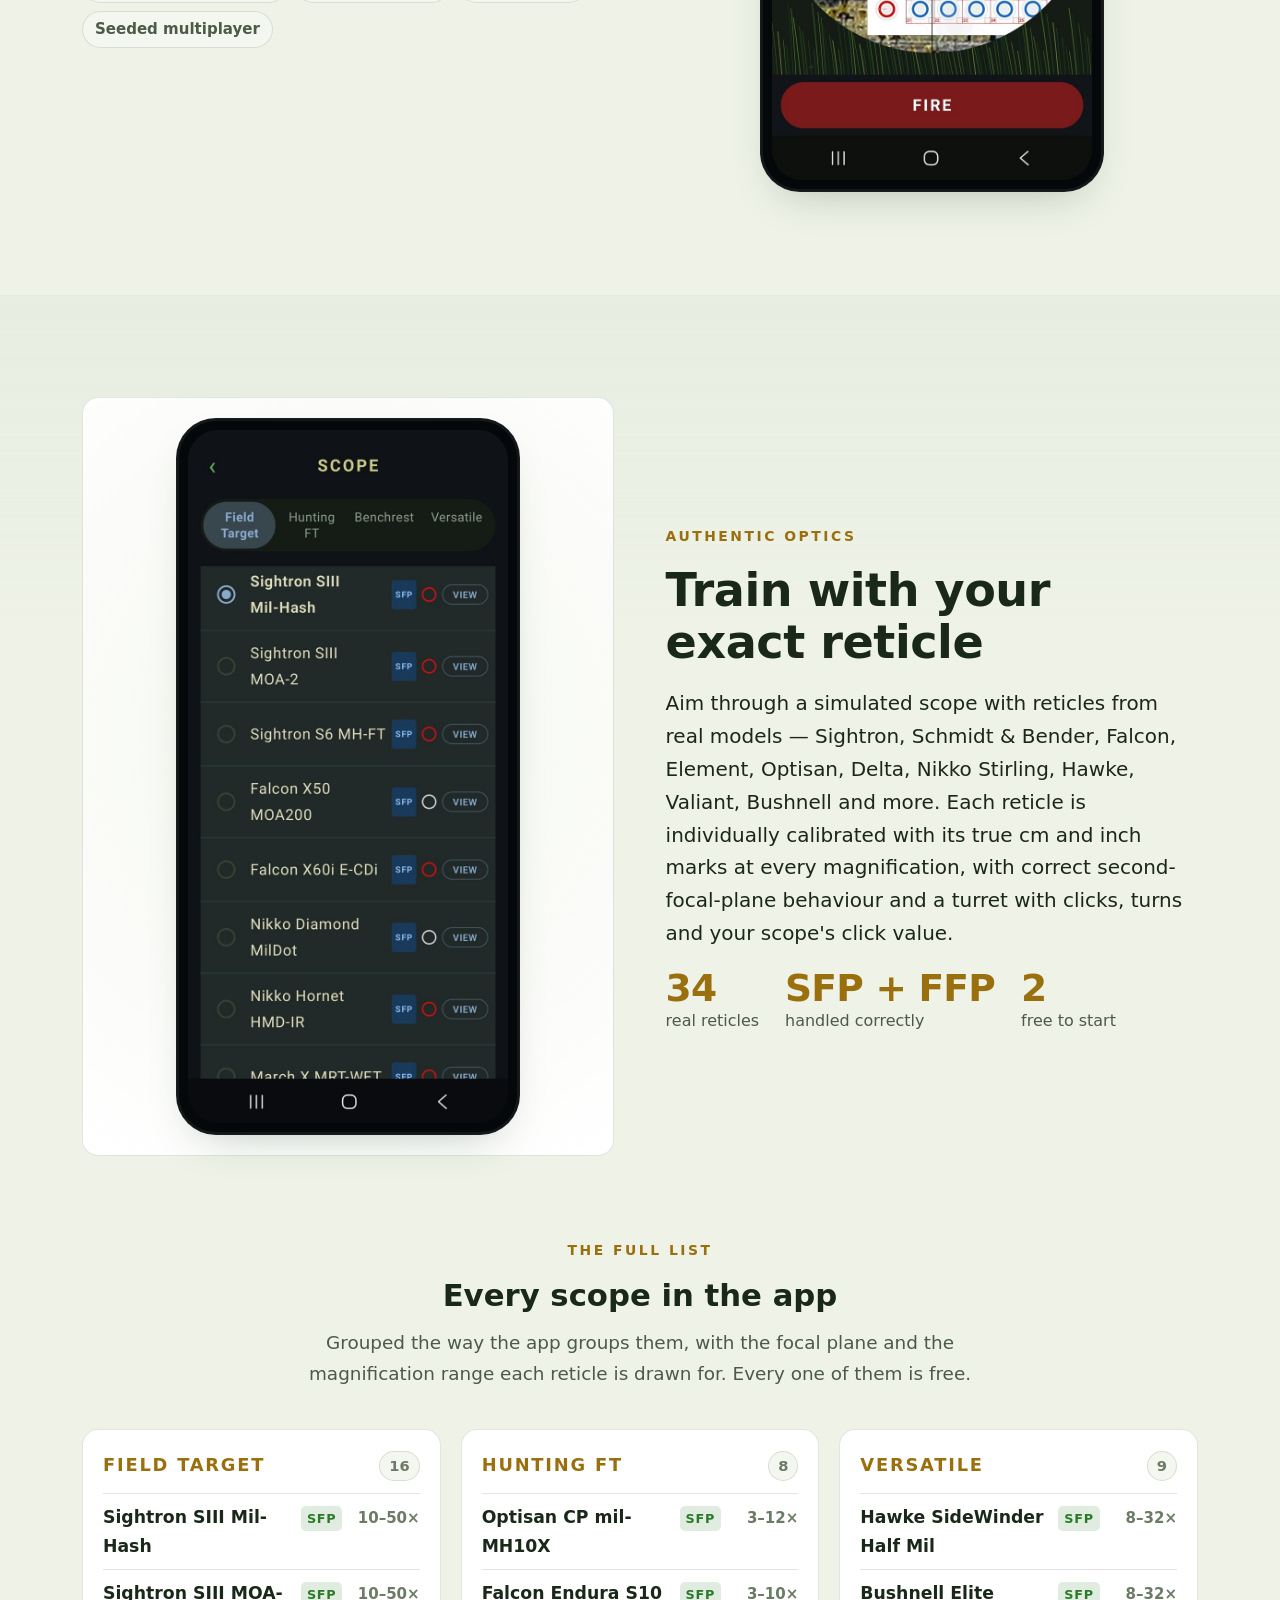
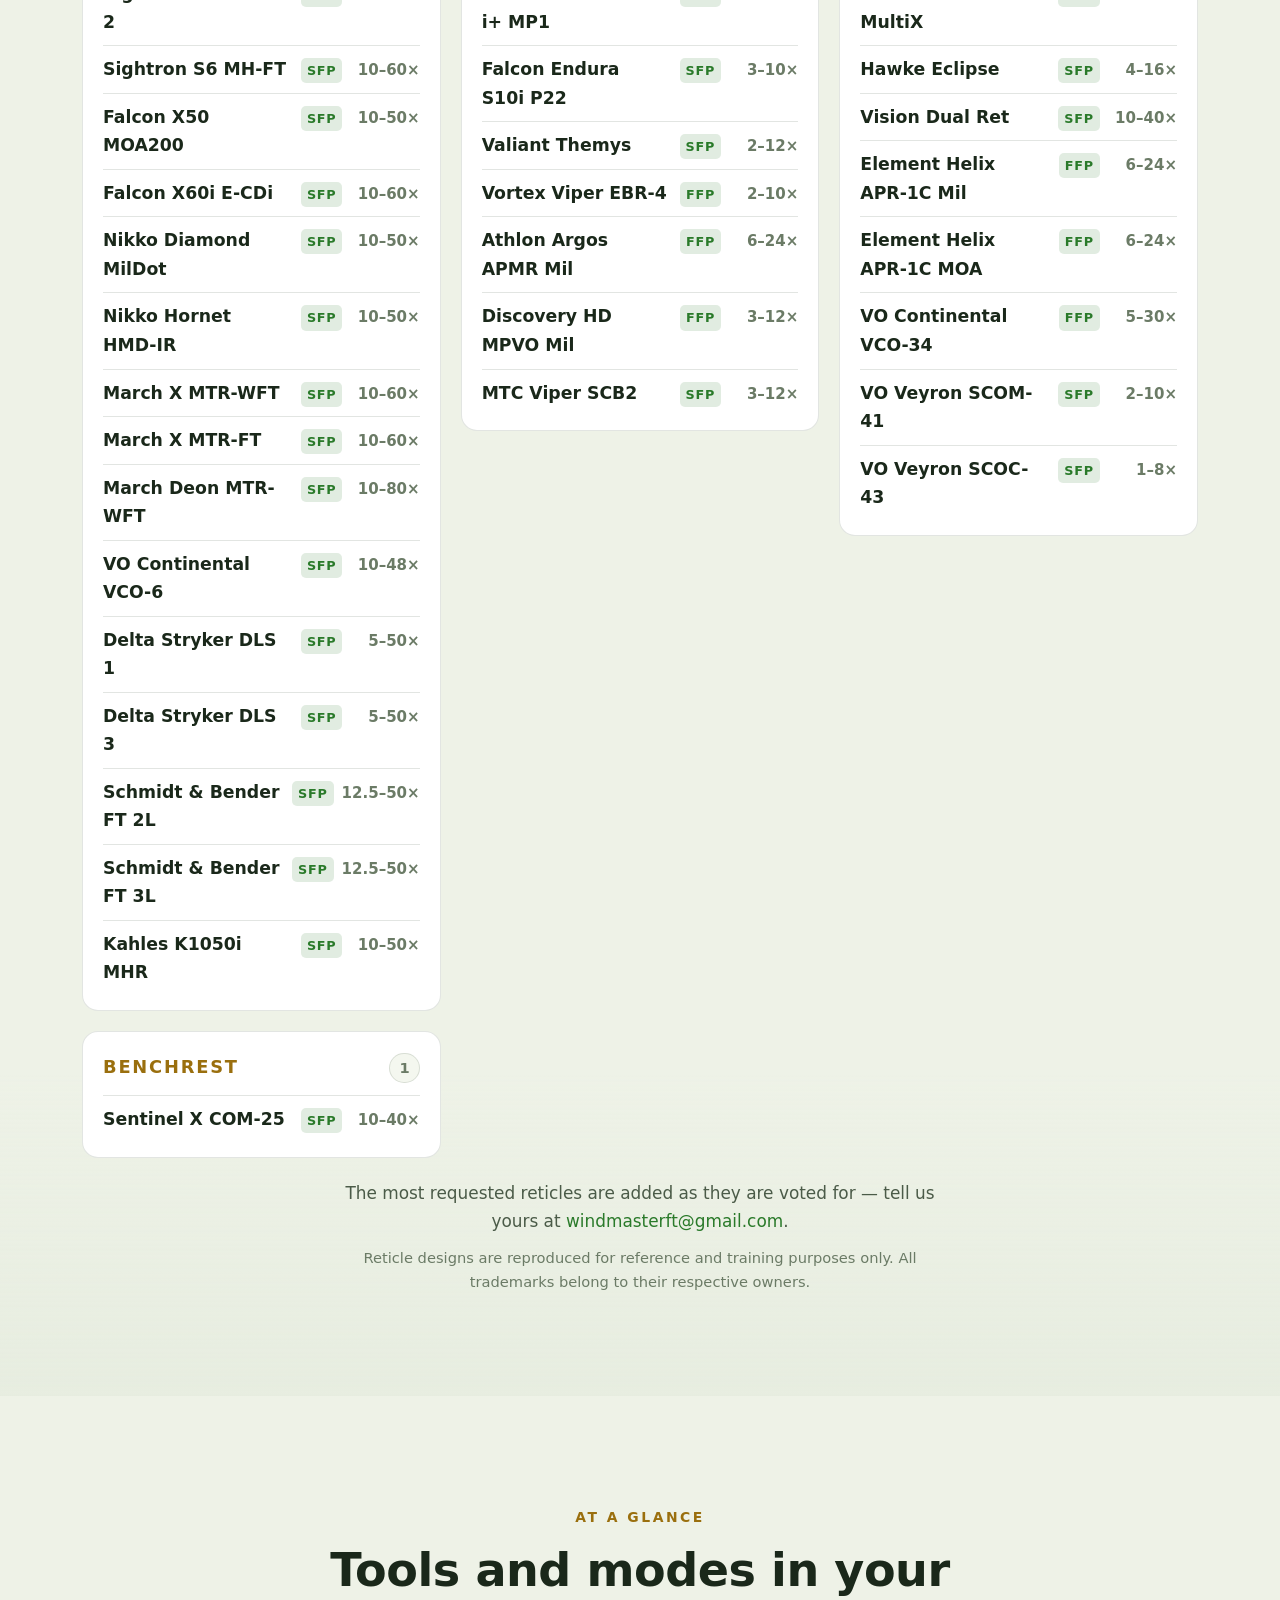
==== commit 54103e23: "Scope list: March reticles are MTR, not MRT (X MTR-WFT, X MTR-FT, Deon MTR-WFT) Co-Authored-By: Clau" ====
--- a/index.html
+++ b/index.html
@@ -526,9 +526,9 @@
           <li><span class="sc-name">Falcon X60i E-CDi</span><span class="sc-meta"><span class="sc-fp">SFP</span><span class="sc-mag">10–60×</span></span></li>
           <li><span class="sc-name">Nikko Diamond MilDot</span><span class="sc-meta"><span class="sc-fp">SFP</span><span class="sc-mag">10–50×</span></span></li>
           <li><span class="sc-name">Nikko Hornet HMD-IR</span><span class="sc-meta"><span class="sc-fp">SFP</span><span class="sc-mag">10–50×</span></span></li>
-          <li><span class="sc-name">March X MRT-WFT</span><span class="sc-meta"><span class="sc-fp">SFP</span><span class="sc-mag">10–60×</span></span></li>
-          <li><span class="sc-name">March X MRT-FT</span><span class="sc-meta"><span class="sc-fp">SFP</span><span class="sc-mag">10–60×</span></span></li>
-          <li><span class="sc-name">March Deon MRT-WFT</span><span class="sc-meta"><span class="sc-fp">SFP</span><span class="sc-mag">10–80×</span></span></li>
+          <li><span class="sc-name">March X MTR-WFT</span><span class="sc-meta"><span class="sc-fp">SFP</span><span class="sc-mag">10–60×</span></span></li>
+          <li><span class="sc-name">March X MTR-FT</span><span class="sc-meta"><span class="sc-fp">SFP</span><span class="sc-mag">10–60×</span></span></li>
+          <li><span class="sc-name">March Deon MTR-WFT</span><span class="sc-meta"><span class="sc-fp">SFP</span><span class="sc-mag">10–80×</span></span></li>
           <li><span class="sc-name">VO Continental VCO-6</span><span class="sc-meta"><span class="sc-fp">SFP</span><span class="sc-mag">10–48×</span></span></li>
           <li><span class="sc-name">Delta Stryker DLS 1</span><span class="sc-meta"><span class="sc-fp">SFP</span><span class="sc-mag">5–50×</span></span></li>
           <li><span class="sc-name">Delta Stryker DLS 3</span><span class="sc-meta"><span class="sc-fp">SFP</span><span class="sc-mag">5–50×</span></span></li>
